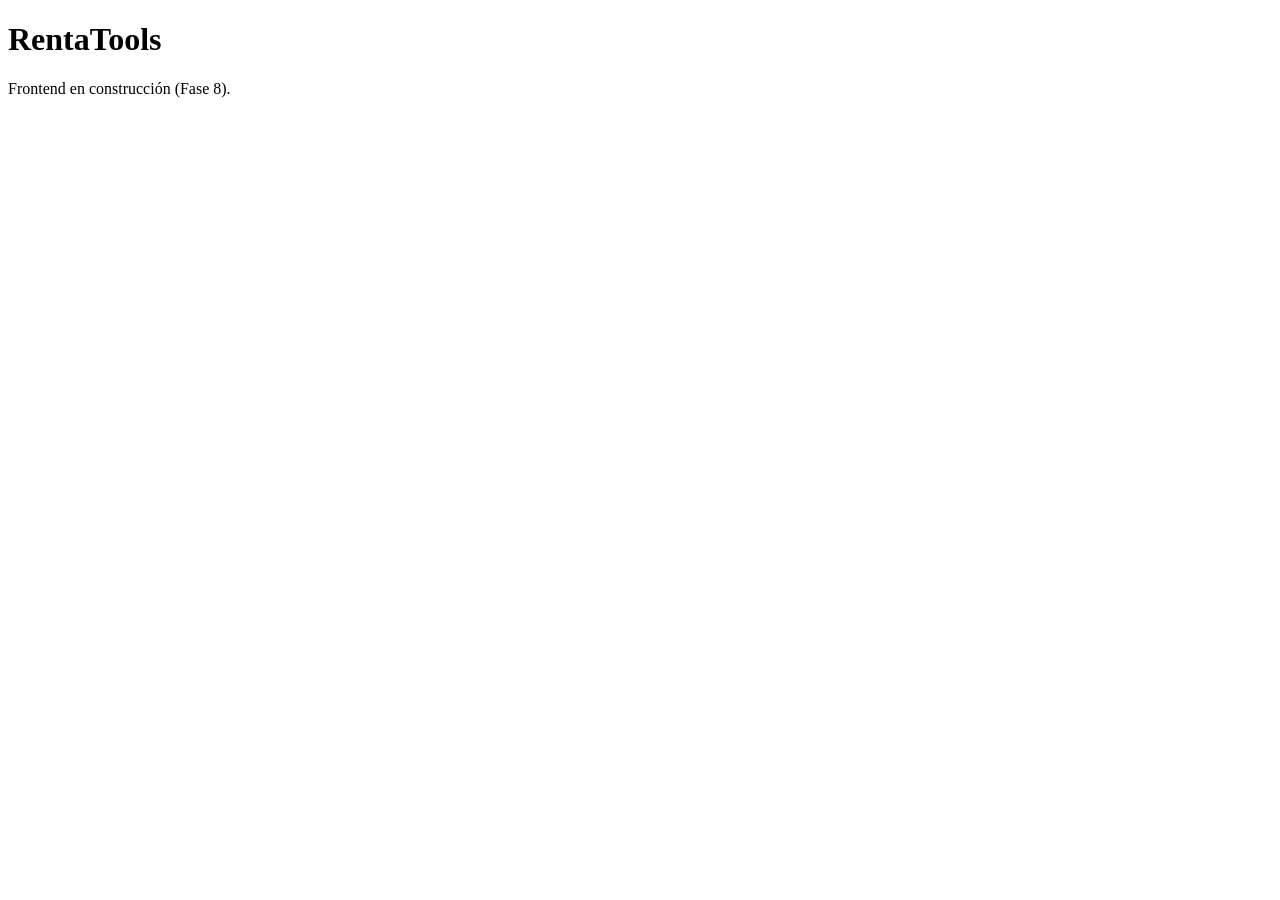
==== frontend/src/index.html @ 180c08f1 "feat: estructura multi-módulo maven, docker-compose y verificación archunit" ====
<!DOCTYPE html>
<html lang="es">
<head>
    <meta charset="UTF-8">
    <meta name="viewport" content="width=device-width, initial-scale=1">
    <meta name="description" content="Plataforma de Renta de Herramientas y Equipos de Construcción">
    <title>RentaTools — Renta de herramientas y equipos</title>
</head>
<body>
    <main>
        <h1>RentaTools</h1>
        <p>Frontend en construcción (Fase 8).</p>
    </main>
</body>
</html>
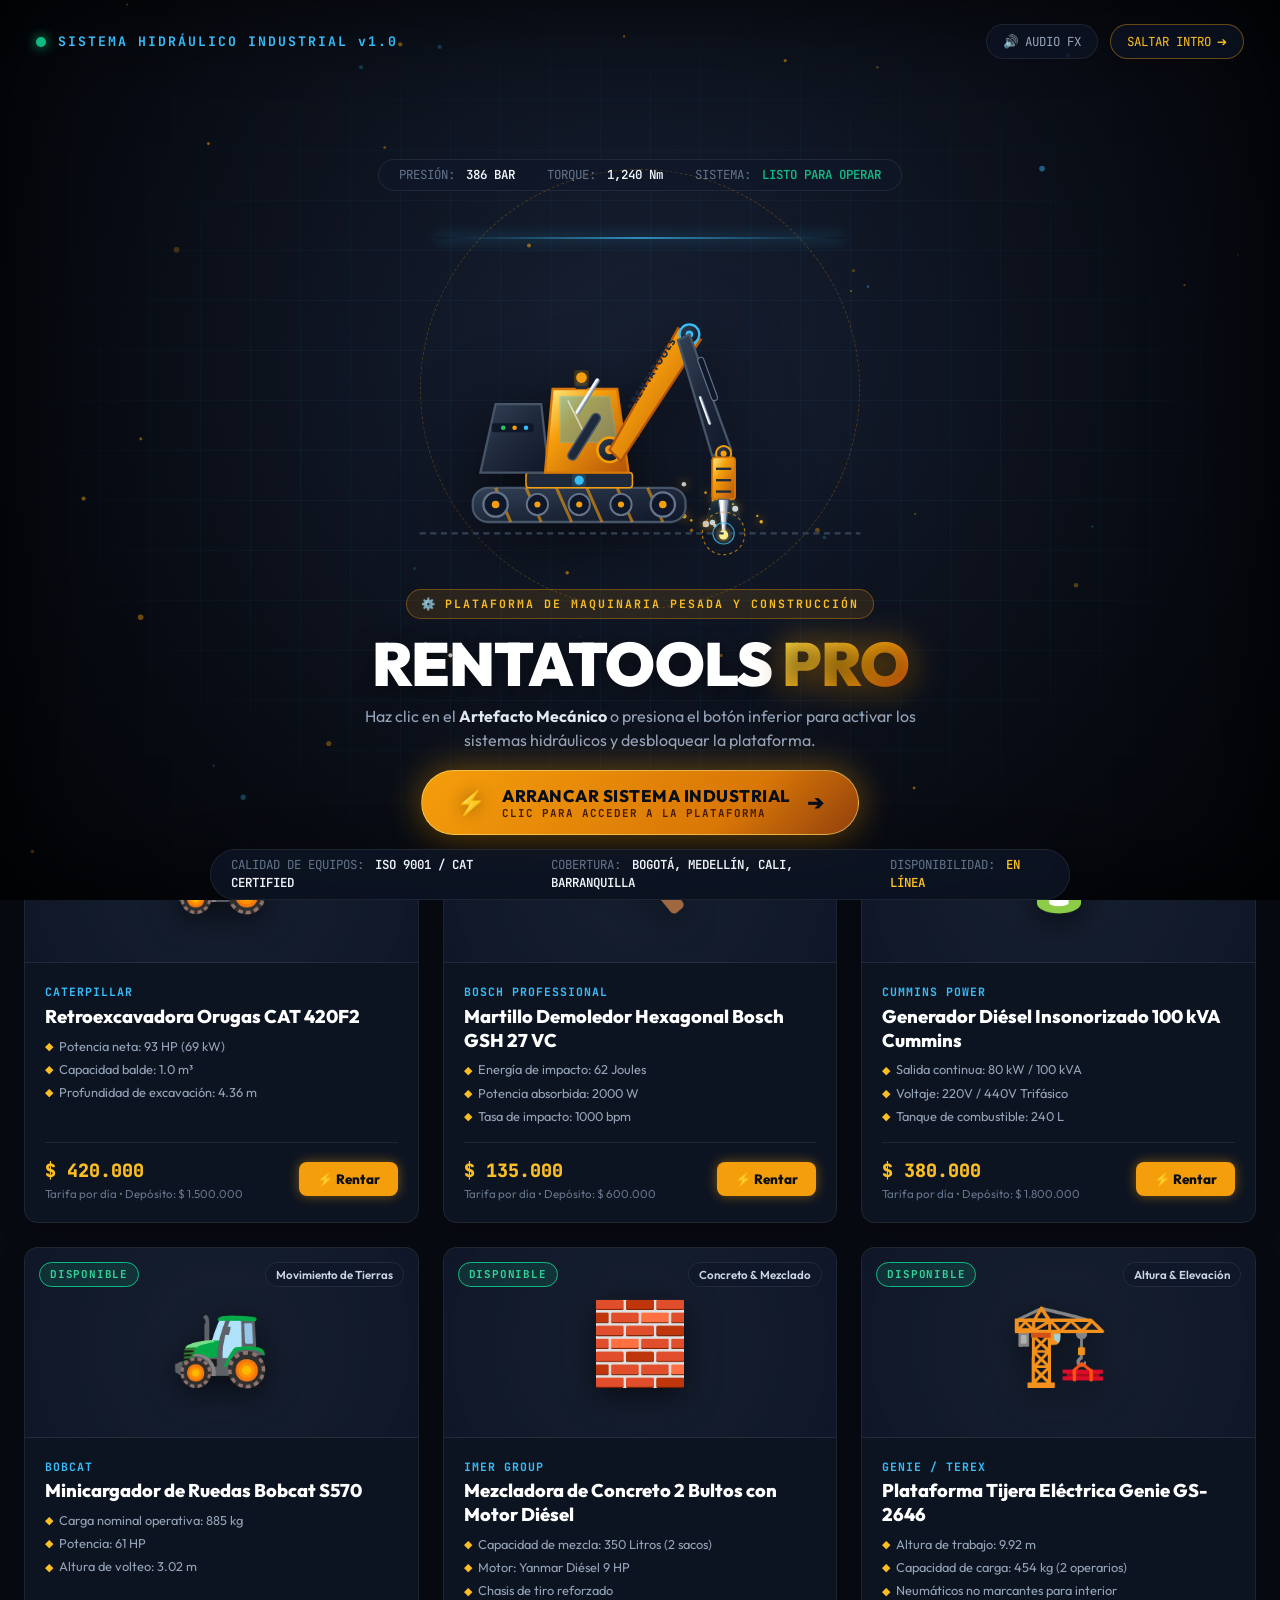
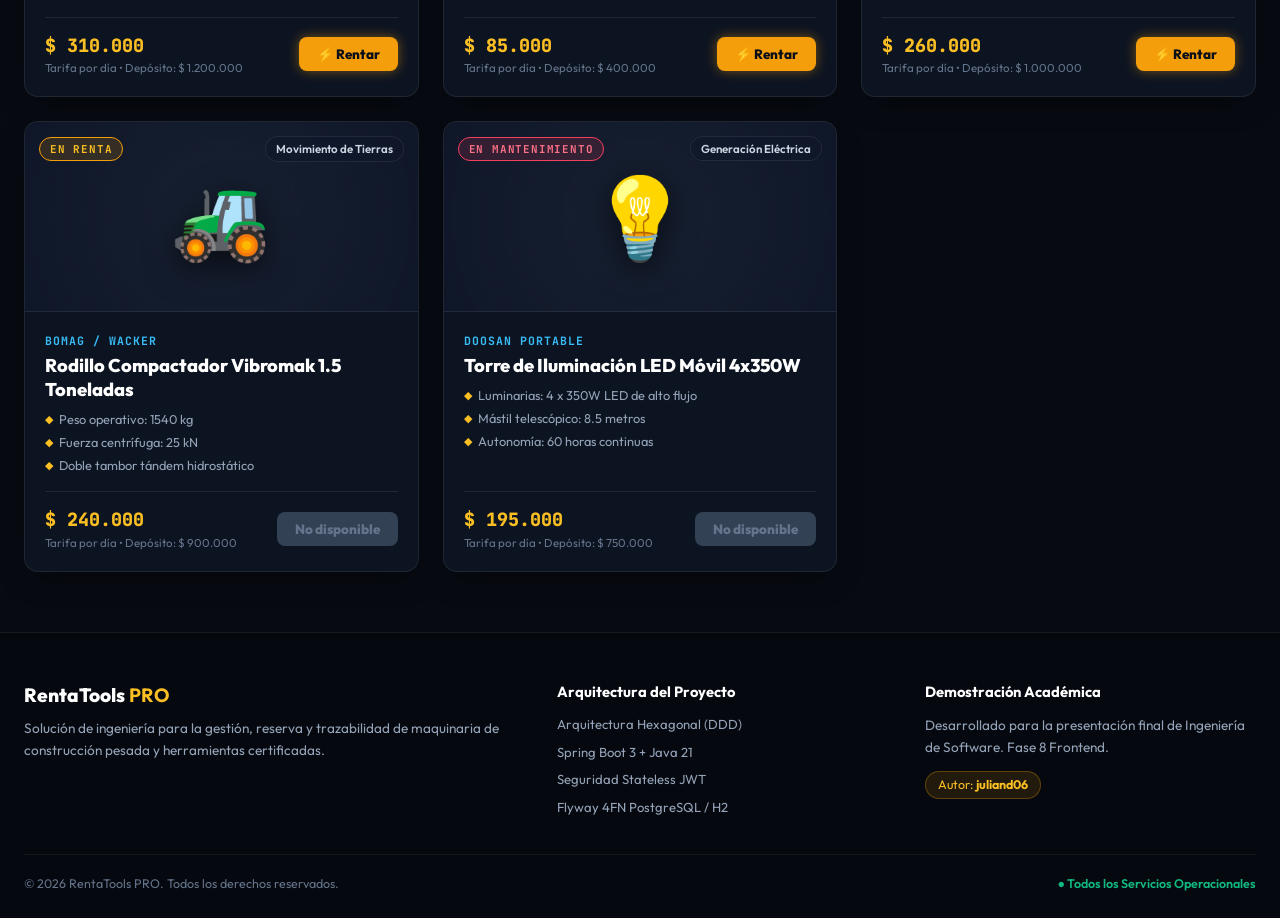
==== commit 2faf483e: "feat(frontend): implementa portal industrial interactivo con intro animado de maquinaria pesada, cat" ====
--- a/frontend/src/index.html
+++ b/frontend/src/index.html
@@ -2,14 +2,846 @@
 <html lang="es">
 <head>
     <meta charset="UTF-8">
-    <meta name="viewport" content="width=device-width, initial-scale=1">
-    <meta name="description" content="Plataforma de Renta de Herramientas y Equipos de Construcción">
-    <title>RentaTools — Renta de herramientas y equipos</title>
+    <meta name="viewport" content="width=device-width, initial-scale=1.0">
+    <meta name="description" content="RentaTools PRO — Plataforma de Renta de Maquinaria y Equipos de Construcción. Catálogo en tiempo real, gestión de alquileres, panel de contratistas y métricas de operación.">
+    <meta name="theme-color" content="#0b0f17">
+    <title>RentaTools PRO | Plataforma Industrial de Renta de Maquinaria</title>
+    <!-- Google Fonts: Outfit & JetBrains Mono -->
+    <link rel="preconnect" href="https://fonts.googleapis.com">
+    <link rel="preconnect" href="https://fonts.gstatic.com" crossorigin>
+    <link href="https://fonts.googleapis.com/css2?family=JetBrains+Mono:wght@400;600;700&family=Outfit:wght@300;400;500;600;700;800;900&display=swap" rel="stylesheet">
+    <link rel="stylesheet" href="styles.css">
 </head>
 <body>
-    <main>
-        <h1>RentaTools</h1>
-        <p>Frontend en construcción (Fase 8).</p>
-    </main>
+
+    <!-- ================================================================= -->
+    <!-- INTRO SPLASH SCREEN: ARTEFACTO MECÁNICO INTERACTIVO               -->
+    <!-- ================================================================= -->
+    <div id="intro-screen" class="intro-screen" role="dialog" aria-modal="true" aria-label="Pantalla de inicio interactiva">
+        <!-- Canvas para partículas ambientales, destellos y chispas -->
+        <canvas id="intro-canvas" class="intro-canvas"></canvas>
+
+        <!-- Rejilla holográfica de fondo -->
+        <div class="hologram-grid"></div>
+        <div class="vignette-overlay"></div>
+
+        <!-- Barra superior del splash con controles -->
+        <header class="intro-topbar">
+            <div class="intro-brand">
+                <span class="pulse-indicator"></span>
+                <span class="brand-tag">SISTEMA HIDRÁULICO INDUSTRIAL v1.0</span>
+            </div>
+            <div class="intro-controls">
+                <button id="btn-sound-toggle" class="intro-ctrl-btn" title="Alternar Sonido Sintetizado" aria-label="Alternar sonido">
+                    <span id="sound-icon">🔊</span> <span class="ctrl-label">AUDIO FX</span>
+                </button>
+                <button id="btn-skip-intro" class="intro-ctrl-btn skip-btn" title="Saltar animación y entrar directamente">
+                    <span>SALTAR INTRO</span> ➔
+                </button>
+            </div>
+        </header>
+
+        <!-- Contenedor central del artefacto interactivo -->
+        <div class="intro-centerpiece">
+            <!-- HUD de Telemetría Superior -->
+            <div class="artifact-hud top-hud">
+                <div class="hud-item"><span class="hud-label">PRESIÓN:</span> <span class="hud-val" id="hud-pressure">385 BAR</span></div>
+                <div class="hud-item"><span class="hud-label">TORQUE:</span> <span class="hud-val">1,240 Nm</span></div>
+                <div class="hud-item"><span class="hud-label">SISTEMA:</span> <span class="hud-val status-ok">LISTO PARA OPERAR</span></div>
+            </div>
+
+            <!-- ARTEFACTO: EXCAVADORA HIDRÁULICA Y MARTILLO PESADO MECÁNICO -->
+            <div class="machine-artifact-wrapper" id="artifact-target" tabindex="0" role="button" aria-label="Hacer clic para activar maquinaria y entrar a la plataforma">
+                <!-- Anillo de energía / radar de fondo -->
+                <div class="energy-ring"></div>
+                <div class="laser-scanner"></div>
+
+                <!-- SVG Artefacto de Maquinaria Pesada con Cinemática Reactiva -->
+                <svg id="machinery-svg" class="machinery-svg" viewBox="0 0 700 500" fill="none" xmlns="http://www.w3.org/2000/svg">
+                    <defs>
+                        <!-- Gradientes Industriales -->
+                        <linearGradient id="metalGrad" x1="0%" y1="0%" x2="100%" y2="100%">
+                            <stop offset="0%" stop-color="#334155" />
+                            <stop offset="50%" stop-color="#1e293b" />
+                            <stop offset="100%" stop-color="#0f172a" />
+                        </linearGradient>
+                        <linearGradient id="safetyGold" x1="0%" y1="0%" x2="100%" y2="100%">
+                            <stop offset="0%" stop-color="#fef08a" />
+                            <stop offset="35%" stop-color="#f59e0b" />
+                            <stop offset="100%" stop-color="#b45309" />
+                        </linearGradient>
+                        <linearGradient id="chromeGrad" x1="0%" y1="0%" x2="100%" y2="0%">
+                            <stop offset="0%" stop-color="#e2e8f0" />
+                            <stop offset="40%" stop-color="#ffffff" />
+                            <stop offset="70%" stop-color="#94a3b8" />
+                            <stop offset="100%" stop-color="#64748b" />
+                        </linearGradient>
+                        <linearGradient id="laserBeam" x1="0%" y1="0%" x2="0%" y2="100%">
+                            <stop offset="0%" stop-color="#38bdf8" stop-opacity="0.8"/>
+                            <stop offset="100%" stop-color="#38bdf8" stop-opacity="0"/>
+                        </linearGradient>
+                        <!-- Filtros de Brillo / Neon Glow -->
+                        <filter id="goldGlow" x="-20%" y="-20%" width="140%" height="140%">
+                            <feGaussianBlur stdDeviation="8" result="blur" />
+                            <feMerge>
+                                <feMergeNode in="blur" />
+                                <feMergeNode in="SourceGraphic" />
+                            </feMerge>
+                        </filter>
+                        <filter id="sparkGlow" x="-50%" y="-50%" width="200%" height="200%">
+                            <feGaussianBlur stdDeviation="4" result="blur" />
+                            <feMerge>
+                                <feMergeNode in="blur" />
+                                <feMergeNode in="SourceGraphic" />
+                            </feMerge>
+                        </filter>
+                    </defs>
+
+                    <!-- Haz Láser de Guía hacia el Suelo -->
+                    <polygon points="460,350 490,440 430,440" fill="url(#laserBeam)" opacity="0.35" class="laser-beam-anim" />
+
+                    <!-- Base Orugas / Tren de Rodaje Pesado -->
+                    <g id="tracks-group" class="tracks-group">
+                        <!-- Chasis inferior -->
+                        <rect x="130" y="380" width="280" height="45" rx="20" fill="url(#metalGrad)" stroke="#475569" stroke-width="3"/>
+                        <!-- Rayas de advertencia industrial en la oruga -->
+                        <g opacity="0.6">
+                            <line x1="160" y1="380" x2="180" y2="425" stroke="#f59e0b" stroke-width="4"/>
+                            <line x1="200" y1="380" x2="220" y2="425" stroke="#f59e0b" stroke-width="4"/>
+                            <line x1="240" y1="380" x2="260" y2="425" stroke="#f59e0b" stroke-width="4"/>
+                            <line x1="280" y1="380" x2="300" y2="425" stroke="#f59e0b" stroke-width="4"/>
+                            <line x1="320" y1="380" x2="340" y2="425" stroke="#f59e0b" stroke-width="4"/>
+                            <line x1="360" y1="380" x2="380" y2="425" stroke="#f59e0b" stroke-width="4"/>
+                        </g>
+                        <!-- Ruedas y Rodillos Internos Giratorios -->
+                        <circle cx="160" cy="402" r="16" fill="#0f172a" stroke="#64748b" stroke-width="3" class="cog-wheel"/>
+                        <circle cx="215" cy="402" r="14" fill="#0f172a" stroke="#64748b" stroke-width="2.5" class="cog-wheel reverse"/>
+                        <circle cx="270" cy="402" r="14" fill="#0f172a" stroke="#64748b" stroke-width="2.5" class="cog-wheel"/>
+                        <circle cx="325" cy="402" r="14" fill="#0f172a" stroke="#64748b" stroke-width="2.5" class="cog-wheel reverse"/>
+                        <circle cx="380" cy="402" r="16" fill="#0f172a" stroke="#64748b" stroke-width="3" class="cog-wheel"/>
+                        <!-- Ejes centrales dorados -->
+                        <circle cx="160" cy="402" r="5" fill="#f59e0b"/>
+                        <circle cx="215" cy="402" r="4" fill="#f59e0b"/>
+                        <circle cx="270" cy="402" r="4" fill="#f59e0b"/>
+                        <circle cx="325" cy="402" r="4" fill="#f59e0b"/>
+                        <circle cx="380" cy="402" r="5" fill="#f59e0b"/>
+                    </g>
+
+                    <!-- Plataforma Giratoria / Corona de Giro -->
+                    <rect x="200" y="360" width="140" height="20" rx="4" fill="#1e293b" stroke="#f59e0b" stroke-width="2"/>
+                    <circle cx="270" cy="370" r="6" fill="#38bdf8" filter="url(#goldGlow)"/>
+
+                    <!-- Cabina del Operador y Carrocería Pesada -->
+                    <g id="cabin-group" class="cabin-group">
+                        <!-- Contrapeso Trasero Motor -->
+                        <path d="M 140 360 L 160 270 L 220 270 L 230 360 Z" fill="url(#metalGrad)" stroke="#475569" stroke-width="3"/>
+                        <rect x="155" y="295" width="55" height="12" rx="3" fill="#0f172a"/>
+                        <!-- Luces de estado de motor -->
+                        <circle cx="170" cy="301" r="3" fill="#22c55e" class="blink-led"/>
+                        <circle cx="185" cy="301" r="3" fill="#f59e0b" class="blink-led delay-1"/>
+                        <circle cx="200" cy="301" r="3" fill="#38bdf8" class="blink-led delay-2"/>
+
+                        <!-- Cuerpo de la Cabina -->
+                        <path d="M 225 360 L 235 250 L 320 250 L 335 360 Z" fill="url(#safetyGold)" stroke="#d97706" stroke-width="3"/>
+                        
+                        <!-- Ventana Panorámica de Cristal Blindado -->
+                        <path d="M 245 260 L 310 260 L 320 320 L 245 320 Z" fill="#0ea5e9" opacity="0.35" stroke="#38bdf8" stroke-width="2"/>
+                        <line x1="255" y1="265" x2="280" y2="315" stroke="#ffffff" stroke-width="2" opacity="0.6"/>
+
+                        <!-- Baliza Giratoria de Seguridad Superior -->
+                        <rect x="265" y="240" width="16" height="10" rx="2" fill="#1e293b"/>
+                        <circle cx="273" cy="235" r="7" fill="#f59e0b" filter="url(#goldGlow)" class="beacon-pulse"/>
+
+                        <!-- Foco de Trabajo Delantero -->
+                        <polygon points="330,300 345,295 345,315 330,310" fill="#e2e8f0" stroke="#475569" stroke-width="1.5"/>
+                        <circle cx="342" cy="305" r="5" fill="#fef08a" filter="url(#goldGlow)"/>
+                    </g>
+
+                    <!-- BRAZO HIDRÁULICO ARTICULADO (Controlado por Cinemática Reactiva) -->
+                    <!-- Brazo Primario (Boom) -->
+                    <g id="arm-boom" class="arm-boom" transform-origin="310 330">
+                        <!-- Pivote Principal Reforzado -->
+                        <circle cx="310" cy="330" r="16" fill="url(#metalGrad)" stroke="#f59e0b" stroke-width="3.5"/>
+                        <circle cx="310" cy="330" r="6" fill="#f59e0b"/>
+
+                        <!-- Viga del Brazo Primario de Alta Resistencia -->
+                        <path d="M 310 330 L 400 170 L 430 185 L 325 345 Z" fill="url(#safetyGold)" stroke="#b45309" stroke-width="3"/>
+                        <text x="345" y="270" transform="rotate(-58 345 270)" fill="#1e293b" font-family="'Outfit', sans-serif" font-weight="900" font-size="12" letter-spacing="2">RENTATOOLS</text>
+
+                        <!-- Cilindro Hidráulico Principal (Pistón) -->
+                        <g id="hydraulic-piston-1">
+                            <rect x="290" y="280" width="12" height="70" rx="6" fill="#1e293b" stroke="#475569" stroke-width="2" transform="rotate(32 290 280)"/>
+                            <rect x="293" y="235" width="6" height="55" rx="3" fill="url(#chromeGrad)" transform="rotate(32 293 235)" class="piston-rod-1"/>
+                        </g>
+
+                        <!-- Brazo Secundario (Stick / Dipper) -->
+                        <g id="arm-stick" class="arm-stick" transform-origin="415 178">
+                            <!-- Articulación Media (Codo) -->
+                            <circle cx="415" cy="178" r="13" fill="url(#metalGrad)" stroke="#38bdf8" stroke-width="3"/>
+                            <circle cx="415" cy="178" r="5" fill="#38bdf8"/>
+
+                            <!-- Viga del Brazo Secundario -->
+                            <path d="M 415 178 L 470 330 L 445 338 L 400 186 Z" fill="url(#metalGrad)" stroke="#475569" stroke-width="3"/>
+
+                            <!-- Cilindro Hidráulico Secundario -->
+                            <rect x="425" y="210" width="8" height="60" rx="4" fill="#0f172a" stroke="#64748b" stroke-width="1.5" transform="rotate(-20 425 210)"/>
+                            <rect x="427" y="260" width="4" height="40" rx="2" fill="url(#chromeGrad)" transform="rotate(-20 427 260)"/>
+
+                            <!-- ARTEFACTO TERMINAL: MARTILLO NEUMÁTICO / BALDE ROTATIVO DE ALTO IMPACTO -->
+                            <g id="tool-head" class="tool-head" transform-origin="460 335">
+                                <!-- Articulación Muñeca -->
+                                <circle cx="460" cy="335" r="10" fill="url(#metalGrad)" stroke="#f59e0b" stroke-width="2.5"/>
+                                <circle cx="460" cy="335" r="4" fill="#f59e0b"/>
+
+                                <!-- Carcasa del Percutor / Martillo Hidráulico -->
+                                <rect x="445" y="340" width="30" height="55" rx="4" fill="url(#safetyGold)" stroke="#d97706" stroke-width="2.5"/>
+                                <line x1="450" y1="355" x2="470" y2="355" stroke="#1e293b" stroke-width="3"/>
+                                <line x1="450" y1="370" x2="470" y2="370" stroke="#1e293b" stroke-width="3"/>
+                                <line x1="450" y1="385" x2="470" y2="385" stroke="#1e293b" stroke-width="3"/>
+
+                                <!-- Punta Cincel de Acero Forjado al Wolframio -->
+                                <polygon points="453,395 467,395 462,440 458,440" fill="url(#chromeGrad)" stroke="#475569" stroke-width="1.5" class="chisel-impact"/>
+
+                                <!-- Núcleo de Energía / Chispa de Contacto -->
+                                <circle id="impact-spark-point" cx="460" cy="442" r="6" fill="#fef08a" filter="url(#sparkGlow)" class="spark-core-anim"/>
+                            </g>
+                        </g>
+                    </g>
+
+                    <!-- Suelo / Terreno con Marcadores de Obra -->
+                    <line x1="60" y1="440" x2="640" y2="440" stroke="#334155" stroke-width="3" stroke-dasharray="8 6"/>
+                    <circle cx="460" cy="440" r="28" stroke="#f59e0b" stroke-width="1.5" stroke-dasharray="4 4" opacity="0.7" class="target-reticle"/>
+                    <circle cx="460" cy="440" r="14" stroke="#38bdf8" stroke-width="1.5" opacity="0.8"/>
+                </svg>
+
+                <!-- Glow interactivo que sigue al mouse -->
+                <div class="artifact-interactive-glow" id="mouse-glow"></div>
+            </div>
+
+            <!-- TÍTULO DINÁMICO & LLAMADO A LA ACCIÓN INTERACTIVO -->
+            <div class="intro-action-zone">
+                <div class="badge-industrial">
+                    <span class="gear-icon">⚙️</span> PLATAFORMA DE MAQUINARIA PESADA Y CONSTRUCCIÓN
+                </div>
+                <h1 class="intro-headline">
+                    RENTATOOLS <span class="accent-text">PRO</span>
+                </h1>
+                <p class="intro-subtext">
+                    Haz clic en el <strong>Artefacto Mecánico</strong> o presiona el botón inferior para activar los sistemas hidráulicos y desbloquear la plataforma.
+                </p>
+
+                <!-- BOTÓN PRINCIPAL DE IGNICIÓN / DESBLOQUEO -->
+                <button id="btn-enter-platform" class="btn-ignition-enter" aria-label="Iniciar Maquinaria e Ingresar al Sistema">
+                    <span class="btn-ambient-glow"></span>
+                    <span class="btn-ignition-icon">⚡</span>
+                    <span class="btn-text-group">
+                        <span class="btn-main-label">ARRANCAR SISTEMA INDUSTRIAL</span>
+                        <span class="btn-sub-label">CLIC PARA ACCEDER A LA PLATAFORMA</span>
+                    </span>
+                    <span class="btn-arrow">➔</span>
+                </button>
+            </div>
+
+            <!-- HUD de Telemetría Inferior -->
+            <div class="artifact-hud bottom-hud">
+                <div class="hud-item"><span class="hud-label">CALIDAD DE EQUIPOS:</span> <span class="hud-val">ISO 9001 / CAT CERTIFIED</span></div>
+                <div class="hud-item"><span class="hud-label">COBERTURA:</span> <span class="hud-val">BOGOTÁ, MEDELLÍN, CALI, BARRANQUILLA</span></div>
+                <div class="hud-item"><span class="hud-label">DISPONIBILIDAD:</span> <span class="hud-val text-gold">EN LÍNEA</span></div>
+            </div>
+        </div>
+
+        <!-- Compuertas mecánicas de transición (Blast Doors) -->
+        <div class="blast-door door-left" id="door-left"></div>
+        <div class="blast-door door-right" id="door-right"></div>
+    </div>
+
+
+    <!-- ================================================================= -->
+    <!-- MAIN APPLICATION PORTAL: PLATAFORMA COMPLETA                      -->
+    <!-- ================================================================= -->
+    <div id="main-app" class="main-app-container">
+
+        <!-- NAVBAR PRINCIPAL -->
+        <header class="app-header">
+            <div class="header-inner">
+                <!-- Logotipo e Identidad -->
+                <div class="brand-container" id="logo-refresh" style="cursor: pointer;" title="Ir al Catálogo">
+                    <div class="brand-logo-icon">
+                        <svg viewBox="0 0 24 24" width="28" height="28" fill="none" stroke="currentColor" stroke-width="2">
+                            <path d="M2 20h20M5 20V8l7-5 7 5v12M9 14h6M9 10h6" stroke="#f59e0b"/>
+                        </svg>
+                    </div>
+                    <div class="brand-text-block">
+                        <span class="brand-title">RentaTools <span class="brand-accent">PRO</span></span>
+                        <span class="brand-tagline">Equipos & Maquinaria de Obra</span>
+                    </div>
+                </div>
+
+                <!-- Enlaces de Navegación -->
+                <nav class="app-nav" aria-label="Navegación Principal">
+                    <button class="nav-tab active" data-target="section-catalog">
+                        <span class="nav-icon">🚜</span> Catálogo de Equipos
+                    </button>
+                    <button class="nav-tab" data-target="section-client-rentals" id="tab-my-rentals">
+                        <span class="nav-icon">📋</span> Mis Alquileres <span class="badge-count" id="active-rentals-count">1</span>
+                    </button>
+                    <button class="nav-tab" data-target="section-provider" id="tab-provider">
+                        <span class="nav-icon">🛠️</span> Panel Proveedor
+                    </button>
+                    <button class="nav-tab" data-target="section-analytics" id="tab-analytics">
+                        <span class="nav-icon">📊</span> Métricas & BI
+                    </button>
+                </nav>
+
+                <!-- Barra Rápida de Perfiles de Prueba (Demo Roles) -->
+                <div class="role-selector-bar" title="Cambiar rol activo para demostración">
+                    <span class="role-selector-label">VISTA ROL:</span>
+                    <button class="role-chip active" data-role="CLIENT" id="role-client-btn">👷 Cliente</button>
+                    <button class="role-chip" data-role="PROVIDER" id="role-provider-btn">🚜 Proveedor</button>
+                    <button class="role-chip" data-role="ADMIN" id="role-admin-btn">🛡️ Admin</button>
+                </div>
+
+                <!-- Acciones de Usuario & Autenticación -->
+                <div class="header-user-actions">
+                    <button id="btn-replay-intro" class="btn-icon-replay" title="Volver a ver la animación de inicio" aria-label="Repetir animación de inicio">
+                        <span>🎬</span> <span class="btn-replay-text">Ver Intro</span>
+                    </button>
+
+                    <div id="auth-guest-box" class="auth-guest-box">
+                        <button id="btn-open-login" class="btn-auth-login">Iniciar Sesión</button>
+                        <button id="btn-open-register" class="btn-auth-register">Registrarse</button>
+                    </div>
+
+                    <div id="auth-user-box" class="auth-user-box hidden">
+                        <div class="user-avatar-badge" id="user-avatar">JD</div>
+                        <div class="user-meta">
+                            <span class="user-name" id="user-display-name">Julian Dev</span>
+                            <span class="user-role-pill" id="user-role-badge">CLIENTE</span>
+                        </div>
+                        <button id="btn-logout" class="btn-icon-logout" title="Cerrar sesión" aria-label="Cerrar sesión">✕</button>
+                    </div>
+                </div>
+            </div>
+        </header>
+
+
+        <!-- CONTENIDO PRINCIPAL -->
+        <main class="app-main-content">
+
+            <!-- ============================================================= -->
+            <!-- SECCIÓN 1: HERO & CATÁLOGO DE MAQUINARIA                      -->
+            <!-- ============================================================= -->
+            <section id="section-catalog" class="content-section active">
+                
+                <!-- Hero Promocional Tecnológico -->
+                <div class="hero-banner">
+                    <div class="hero-ambient-shape shape-1"></div>
+                    <div class="hero-ambient-shape shape-2"></div>
+                    <div class="hero-content">
+                        <div class="hero-badge">
+                            <span class="pulse-dot"></span> EQUIPOS INDUSTRIALES DISPONIBLES EN TIEMPO REAL
+                        </div>
+                        <h2 class="hero-title">
+                            Renta de Maquinaria Pesada & Herramientas de Alto Rendimiento
+                        </h2>
+                        <p class="hero-desc">
+                            Accede a retroexcavadoras, martillos demoledores, plantas eléctricas y torres de iluminación con contratos digitales y entrega garantizada en obra en menos de 24 horas.
+                        </p>
+
+                        <!-- Filtros Rápidos y Buscador en el Hero -->
+                        <div class="hero-search-card">
+                            <div class="search-input-wrapper">
+                                <span class="search-icon">🔍</span>
+                                <input type="text" id="catalog-search" placeholder="Buscar por nombre, marca o modelo (ej. Caterpillar, Bosch, Bomag)..." aria-label="Buscar maquinaria">
+                            </div>
+                            <div class="search-filter-group">
+                                <select id="filter-availability" class="custom-select" aria-label="Filtrar por disponibilidad">
+                                    <option value="ALL">Todas las disponibilidades</option>
+                                    <option value="AVAILABLE" selected>Solo Disponibles Ahora</option>
+                                    <option value="RENTED">En Renta</option>
+                                    <option value="MAINTENANCE">En Mantenimiento</option>
+                                </select>
+                                <select id="sort-price" class="custom-select" aria-label="Ordenar por precio">
+                                    <option value="DEFAULT">Ordenar: Destacados</option>
+                                    <option value="PRICE_ASC">Precio: Menor a Mayor</option>
+                                    <option value="PRICE_DESC">Precio: Mayor a Menor</option>
+                                </select>
+                            </div>
+                        </div>
+
+                        <!-- Métricas Clave de Confianza -->
+                        <div class="hero-stats-row">
+                            <div class="stat-pill">
+                                <span class="stat-val">+480</span>
+                                <span class="stat-lbl">Maquinarias en Flota</span>
+                            </div>
+                            <div class="stat-pill">
+                                <span class="stat-val">99.4%</span>
+                                <span class="stat-lbl">Disponibilidad Operativa</span>
+                            </div>
+                            <div class="stat-pill">
+                                <span class="stat-val">100%</span>
+                                <span class="stat-lbl">Póliza Todo Riesgo</span>
+                            </div>
+                            <div class="stat-pill">
+                                <span class="stat-val">&lt; 24h</span>
+                                <span class="stat-lbl">Despacho a Obra</span>
+                            </div>
+                        </div>
+                    </div>
+                </div>
+
+                <!-- Categorías Píldora -->
+                <div class="categories-nav-wrapper">
+                    <div class="categories-nav" id="categories-filter-bar">
+                        <button class="cat-pill active" data-category="ALL">
+                            <span class="cat-icon">⚡</span> Todas las Categorías
+                        </button>
+                        <button class="cat-pill" data-category="DEMOLITION">
+                            <span class="cat-icon">🔨</span> Demolición & Perforación
+                        </button>
+                        <button class="cat-pill" data-category="EARTHWORK">
+                            <span class="cat-icon">🚜</span> Movimiento de Tierras
+                        </button>
+                        <button class="cat-pill" data-category="CONCRETE">
+                            <span class="cat-icon">🧱</span> Concreto & Mezclado
+                        </button>
+                        <button class="cat-pill" data-category="LIFTING">
+                            <span class="cat-icon">🏗️</span> Altura & Elevación
+                        </button>
+                        <button class="cat-pill" data-category="POWER">
+                            <span class="cat-icon">🔋</span> Generación Eléctrica
+                        </button>
+                    </div>
+                </div>
+
+                <!-- Encabezado de Resultados del Catálogo -->
+                <div class="catalog-header-bar">
+                    <div class="catalog-count-info">
+                        Mostrando <strong id="catalog-count-num">8</strong> equipos listos para contratación inmediata
+                    </div>
+                    <div class="currency-tag">
+                        <span>Moneda: <strong>COP ($ Pesos Colombianos)</strong></span>
+                    </div>
+                </div>
+
+                <!-- Cuadrícula Dinámica de Tarjetas de Maquinaria -->
+                <div class="tools-grid" id="tools-grid-container">
+                    <!-- Se inyecta dinámicamente con JavaScript -->
+                </div>
+            </section>
+
+
+            <!-- ============================================================= -->
+            <!-- SECCIÓN 2: MIS ALQUILERES & SEGUIMIENTO (CLIENTE)            -->
+            <!-- ============================================================= -->
+            <section id="section-client-rentals" class="content-section">
+                <div class="section-header">
+                    <div>
+                        <h2 class="section-title">📦 Centro de Control de Alquileres</h2>
+                        <p class="section-desc">Monitorea el ciclo de vida de tus solicitudes, realiza pagos de depósito y visualiza actas de entrega.</p>
+                    </div>
+                    <button class="btn-primary" id="btn-new-rental-nav">
+                        <span>+</span> Alquilar Otro Equipo
+                    </button>
+                </div>
+
+                <!-- Lista de Reservas Activas -->
+                <div class="rentals-list" id="client-rentals-container">
+                    <!-- Renderizado dinámicamente vía app.js -->
+                </div>
+            </section>
+
+
+            <!-- ============================================================= -->
+            <!-- SECCIÓN 3: PANEL DE PROVEEDOR (PUBLICACIÓN DE EQUIPOS)        -->
+            <!-- ============================================================= -->
+            <section id="section-provider" class="content-section">
+                <div class="section-header">
+                    <div>
+                        <h2 class="section-title">🚜 Portal del Proveedor de Maquinaria</h2>
+                        <p class="section-desc">Publica equipos en renta, gestiona el inventario de tu parque automotor y maximiza tu rentabilidad.</p>
+                    </div>
+                    <div class="provider-earnings-badge">
+                        <span class="earnings-label">Ganancias este mes:</span>
+                        <span class="earnings-val" id="provider-month-earnings">$ 14.850.000 COP</span>
+                    </div>
+                </div>
+
+                <div class="provider-layout">
+                    <!-- Formulario de Publicación de Nueva Maquinaria -->
+                    <div class="glass-card provider-form-card">
+                        <h3 class="card-heading">
+                            <span class="card-icon">➕</span> Publicar Nueva Maquinaria o Herramienta
+                        </h3>
+                        <form id="form-create-tool" class="form-standard">
+                            <div class="form-row">
+                                <div class="form-field">
+                                    <label for="new-tool-name">Nombre Comercial del Equipo *</label>
+                                    <input type="text" id="new-tool-name" required placeholder="Ej. Miniexcavadora Orugas CAT 305.5E2">
+                                </div>
+                                <div class="form-field">
+                                    <label for="new-tool-category">Categoría Industrial *</label>
+                                    <select id="new-tool-category" required class="custom-select">
+                                        <option value="DEMOLITION">Demolición & Perforación</option>
+                                        <option value="EARTHWORK" selected>Movimiento de Tierras</option>
+                                        <option value="CONCRETE">Concreto & Mezclado</option>
+                                        <option value="LIFTING">Altura & Elevación</option>
+                                        <option value="POWER">Generación Eléctrica</option>
+                                    </select>
+                                </div>
+                            </div>
+
+                            <div class="form-row">
+                                <div class="form-field">
+                                    <label for="new-tool-price">Tarifa de Alquiler por Día (COP) *</label>
+                                    <input type="number" id="new-tool-price" required min="10000" step="5000" placeholder="Ej. 350000">
+                                </div>
+                                <div class="form-field">
+                                    <label for="new-tool-deposit">Depósito de Garantía (COP) *</label>
+                                    <input type="number" id="new-tool-deposit" required min="50000" step="10000" placeholder="Ej. 1200000">
+                                </div>
+                            </div>
+
+                            <div class="form-row">
+                                <div class="form-field">
+                                    <label for="new-tool-serial">Número de Serie / Placa *</label>
+                                    <input type="text" id="new-tool-serial" required placeholder="Ej. CAT-2024-X981">
+                                </div>
+                                <div class="form-field">
+                                    <label for="new-tool-brand">Marca & Fabricante *</label>
+                                    <input type="text" id="new-tool-brand" required placeholder="Ej. Caterpillar / Bobcat / Bosch">
+                                </div>
+                            </div>
+
+                            <div class="form-field">
+                                <label for="new-tool-specs">Especificaciones Técnicas Clave</label>
+                                <textarea id="new-tool-specs" rows="3" placeholder="Ej. Potencia: 44.1 kW, Peso Operativo: 5.4 Ton, Capacidad de Cucharón: 0.22 m³, Combustible: Diesel"></textarea>
+                            </div>
+
+                            <button type="submit" class="btn-primary w-full">
+                                <span>🚀</span> Registrar Equipo en el Catálogo Oficial
+                            </button>
+                        </form>
+                    </div>
+
+                    <!-- Lista de Equipos del Proveedor -->
+                    <div class="glass-card provider-inventory-card">
+                        <h3 class="card-heading">
+                            <span class="card-icon">📋</span> Tus Equipos Registrados (<span id="provider-tools-count">4</span>)
+                        </h3>
+                        <div class="provider-tools-list" id="provider-tools-list">
+                            <!-- Inyectado vía JS -->
+                        </div>
+                    </div>
+                </div>
+            </section>
+
+
+            <!-- ============================================================= -->
+            <!-- SECCIÓN 4: ANALÍTICAS Y BUSINESS INTELLIGENCE (ADMIN)         -->
+            <!-- ============================================================= -->
+            <section id="section-analytics" class="content-section">
+                <div class="section-header">
+                    <div>
+                        <h2 class="section-title">📊 Tablero Ejecutivo de Analítica & Negocio</h2>
+                        <p class="section-desc">Métricas operativas del backend (`/api/reports/metrics`), rendimiento de facturación y ocupación.</p>
+                    </div>
+                    <button class="btn-secondary" id="btn-download-pdf-report">
+                        <span>📄</span> Descargar Informe Gerencial (PDF)
+                    </button>
+                </div>
+
+                <!-- Tarjetas KPI Principales -->
+                <div class="metrics-kpi-grid">
+                    <div class="kpi-card">
+                        <div class="kpi-icon-box gold">💰</div>
+                        <div class="kpi-data">
+                            <span class="kpi-label">Ingresos Totales Facturados</span>
+                            <span class="kpi-value" id="kpi-revenue">$ 48.720.000 COP</span>
+                            <span class="kpi-trend positive">▲ +18.4% vs mes anterior</span>
+                        </div>
+                    </div>
+                    <div class="kpi-card">
+                        <div class="kpi-icon-box blue">📦</div>
+                        <div class="kpi-data">
+                            <span class="kpi-label">Alquileres Activos en Obra</span>
+                            <span class="kpi-value" id="kpi-active-rentals">14</span>
+                            <span class="kpi-trend positive">▲ 92% tasa de cumplimiento</span>
+                        </div>
+                    </div>
+                    <div class="kpi-card">
+                        <div class="kpi-icon-box purple">🚜</div>
+                        <div class="kpi-data">
+                            <span class="kpi-label">Total Maquinaria en Sistema</span>
+                            <span class="kpi-value" id="kpi-total-tools">32 Equipos</span>
+                            <span class="kpi-trend neutral">● 26 Disponibles / 6 En Renta</span>
+                        </div>
+                    </div>
+                    <div class="kpi-card">
+                        <div class="kpi-icon-box green">⏱️</div>
+                        <div class="kpi-data">
+                            <span class="kpi-label">Tasa de Ocupación Flota</span>
+                            <span class="kpi-value" id="kpi-occupancy">81.2%</span>
+                            <span class="kpi-trend positive">▲ +5.1% semana actual</span>
+                        </div>
+                    </div>
+                </div>
+
+                <!-- Gráficos Interactivos de Negocio -->
+                <div class="charts-grid">
+                    <!-- Gráfico 1: Ingresos por Categoría -->
+                    <div class="glass-card chart-card">
+                        <div class="chart-header">
+                            <div>
+                                <h3 class="chart-title">Distribución de Ingresos por Categoría</h3>
+                                <p class="chart-sub">Millones de COP generados en los últimos 30 días</p>
+                            </div>
+                            <span class="chart-tag">Datos Live</span>
+                        </div>
+                        <div class="bar-chart-container" id="bar-chart-container">
+                            <!-- Barras generadas dinámicamente con CSS y SVG -->
+                        </div>
+                    </div>
+
+                    <!-- Gráfico 2: Estado del Parque de Maquinaria -->
+                    <div class="glass-card chart-card">
+                        <div class="chart-header">
+                            <div>
+                                <h3 class="chart-title">Estado de la Flota Industrial</h3>
+                                <p class="chart-sub">Proporción de disponibilidad y mantenimiento</p>
+                            </div>
+                            <span class="chart-tag">Tiempo Real</span>
+                        </div>
+                        <div class="donut-chart-container">
+                            <svg class="donut-svg" viewBox="0 0 200 200" id="donut-chart-svg">
+                                <circle cx="100" cy="100" r="75" class="donut-bg" />
+                                <circle cx="100" cy="100" r="75" class="donut-segment segment-available" id="donut-seg-available" />
+                                <circle cx="100" cy="100" r="75" class="donut-segment segment-rented" id="donut-seg-rented" />
+                                <circle cx="100" cy="100" r="75" class="donut-segment segment-maint" id="donut-seg-maint" />
+                            </svg>
+                            <div class="donut-legend">
+                                <div class="legend-row"><span class="dot dot-available"></span> Disponible: <strong id="pct-available">78%</strong></div>
+                                <div class="legend-row"><span class="dot dot-rented"></span> En Renta: <strong id="pct-rented">16%</strong></div>
+                                <div class="legend-row"><span class="dot dot-maint"></span> Mantenimiento: <strong id="pct-maint">6%</strong></div>
+                            </div>
+                        </div>
+                    </div>
+                </div>
+            </section>
+
+        </main>
+
+
+        <!-- FOOTER ELEGANTE -->
+        <footer class="app-footer">
+            <div class="footer-inner">
+                <div class="footer-col">
+                    <span class="footer-brand">RentaTools <strong>PRO</strong></span>
+                    <p class="footer-desc">Solución de ingeniería para la gestión, reserva y trazabilidad de maquinaria de construcción pesada y herramientas certificadas.</p>
+                </div>
+                <div class="footer-col">
+                    <span class="footer-title">Arquitectura del Proyecto</span>
+                    <ul class="footer-links">
+                        <li><span>Arquitectura Hexagonal (DDD)</span></li>
+                        <li><span>Spring Boot 3 + Java 21</span></li>
+                        <li><span>Seguridad Stateless JWT</span></li>
+                        <li><span>Flyway 4FN PostgreSQL / H2</span></li>
+                    </ul>
+                </div>
+                <div class="footer-col">
+                    <span class="footer-title">Demostración Académica</span>
+                    <p class="footer-desc">Desarrollado para la presentación final de Ingeniería de Software. Fase 8 Frontend.</p>
+                    <div class="footer-author-badge">
+                        <span>Autor: <strong>juliand06</strong></span>
+                    </div>
+                </div>
+            </div>
+            <div class="footer-bottom">
+                <span>© 2026 RentaTools PRO. Todos los derechos reservados.</span>
+                <span class="status-system-ok">● Todos los Servicios Operacionales</span>
+            </div>
+        </footer>
+    </div>
+
+
+    <!-- ================================================================= -->
+    <!-- MODAL 1: CHECKOUT & RESERVA DE MAQUINARIA                         -->
+    <!-- ================================================================= -->
+    <div id="modal-reservation" class="modal-backdrop hidden" role="dialog" aria-modal="true" aria-labelledby="modal-res-title">
+        <div class="modal-card">
+            <button class="modal-close-btn" id="modal-res-close" aria-label="Cerrar ventana">✕</button>
+            <div class="modal-header">
+                <span class="modal-badge">SOLICITUD DE ALQUILER</span>
+                <h3 id="modal-res-title" class="modal-title">Configurar Renta de Equipo</h3>
+            </div>
+            
+            <div class="modal-body">
+                <!-- Resumen del Equipo Seleccionado -->
+                <div class="tool-summary-card">
+                    <div class="tool-summary-icon" id="res-tool-icon">🚜</div>
+                    <div class="tool-summary-meta">
+                        <h4 id="res-tool-name" class="tool-summary-title">Retroexcavadora CAT 420F2</h4>
+                        <span id="res-tool-specs" class="tool-summary-specs">Potencia: 93 HP • Capacidad: 1.0 m³</span>
+                        <div class="tool-summary-pricing">
+                            <span class="price-pill" id="res-tool-rate">$ 420.000 / día</span>
+                            <span class="deposit-pill" id="res-tool-deposit">Depósito: $ 1.500.000</span>
+                        </div>
+                    </div>
+                </div>
+
+                <!-- Formulario de Fechas y Datos de Obra -->
+                <form id="form-create-reservation" class="form-standard">
+                    <div class="form-row">
+                        <div class="form-field">
+                            <label for="res-start-date">Fecha de Inicio de Obra *</label>
+                            <input type="date" id="res-start-date" required>
+                        </div>
+                        <div class="form-field">
+                            <label for="res-end-date">Fecha de Finalización *</label>
+                            <input type="date" id="res-end-date" required>
+                        </div>
+                    </div>
+
+                    <div class="form-field">
+                        <label for="res-project-address">Dirección de Entrega en Obra *</label>
+                        <input type="text" id="res-project-address" required placeholder="Ej. Calle 127 # 45-80, Obra Torre Norte, Bogotá">
+                    </div>
+
+                    <div class="form-field">
+                        <label for="res-notes">Instrucciones Especiales de Descargue (Opcional)</label>
+                        <input type="text" id="res-notes" placeholder="Ej. Requiere cama baja para descargue en sótano 1">
+                    </div>
+
+                    <!-- Liquidación Automática en Tiempo Real -->
+                    <div class="price-breakdown-card">
+                        <div class="breakdown-row">
+                            <span>Días de Renta Calculados:</span>
+                            <strong id="calc-days">1 día</strong>
+                        </div>
+                        <div class="breakdown-row">
+                            <span>Subtotal Alquiler:</span>
+                            <strong id="calc-subtotal">$ 420.000 COP</strong>
+                        </div>
+                        <div class="breakdown-row">
+                            <span>Depósito en Garantía (Reembolsable):</span>
+                            <strong id="calc-deposit">$ 1.500.000 COP</strong>
+                        </div>
+                        <div class="breakdown-row total-row">
+                            <span>Total a Liquidar:</span>
+                            <strong id="calc-total" class="text-gold">$ 1.920.000 COP</strong>
+                        </div>
+                    </div>
+
+                    <div class="modal-actions">
+                        <button type="button" class="btn-secondary" id="btn-cancel-reservation">Cancelar</button>
+                        <button type="submit" class="btn-primary" id="btn-confirm-reservation">
+                            <span>⚡</span> Generar Solicitud de Reserva
+                        </button>
+                    </div>
+                </form>
+            </div>
+        </div>
+    </div>
+
+
+    <!-- ================================================================= -->
+    <!-- MODAL 2: AUTENTICACIÓN (LOGIN & REGISTRO)                         -->
+    <!-- ================================================================= -->
+    <div id="modal-auth" class="modal-backdrop hidden" role="dialog" aria-modal="true" aria-labelledby="modal-auth-title">
+        <div class="modal-card auth-card">
+            <button class="modal-close-btn" id="modal-auth-close" aria-label="Cerrar modal">✕</button>
+            
+            <div class="auth-tabs">
+                <button class="auth-tab-btn active" id="tab-login-btn">Iniciar Sesión</button>
+                <button class="auth-tab-btn" id="tab-register-btn">Crear Cuenta</button>
+            </div>
+
+            <!-- Botones de Acceso Rápido para Demostración -->
+            <div class="demo-credentials-helper">
+                <span class="helper-label">Accesos rápidos para evaluación:</span>
+                <div class="helper-buttons">
+                    <button type="button" class="btn-quick-fill" data-email="cliente@rentatools.com" data-role="CLIENT">👷 Cliente</button>
+                    <button type="button" class="btn-quick-fill" data-email="proveedor@rentatools.com" data-role="PROVIDER">🚜 Proveedor</button>
+                    <button type="button" class="btn-quick-fill" data-email="admin@rentatools.com" data-role="ADMIN">🛡️ Admin</button>
+                </div>
+            </div>
+
+            <!-- Formulario de Login -->
+            <form id="form-login" class="form-standard">
+                <div class="form-field">
+                    <label for="login-email">Correo Electrónico *</label>
+                    <input type="email" id="login-email" required placeholder="correo@ejemplo.com" value="cliente@rentatools.com">
+                </div>
+                <div class="form-field">
+                    <label for="login-password">Contraseña *</label>
+                    <input type="password" id="login-password" required placeholder="••••••••" value="Password123*">
+                </div>
+                <button type="submit" class="btn-primary w-full" id="btn-submit-login">
+                    Ingresar al Portal
+                </button>
+            </form>
+
+            <!-- Formulario de Registro -->
+            <form id="form-register" class="form-standard hidden">
+                <div class="form-field">
+                    <label for="reg-name">Nombre Completo o Razón Social *</label>
+                    <input type="text" id="reg-name" required placeholder="Ej. Constructora Andina S.A.S.">
+                </div>
+                <div class="form-field">
+                    <label for="reg-email">Correo Electrónico *</label>
+                    <input type="email" id="reg-email" required placeholder="contacto@constructora.com">
+                </div>
+                <div class="form-field">
+                    <label for="reg-role">Rol en la Plataforma *</label>
+                    <select id="reg-role" class="custom-select" required>
+                        <option value="CLIENT">Cliente Contratista (Rentar Maquinaria)</option>
+                        <option value="PROVIDER">Proveedor Propietario (Publicar Maquinaria)</option>
+                    </select>
+                </div>
+                <div class="form-field">
+                    <label for="reg-password">Contraseña Segura *</label>
+                    <input type="password" id="reg-password" required placeholder="Mínimo 8 caracteres">
+                </div>
+                <button type="submit" class="btn-primary w-full" id="btn-submit-register">
+                    Completar Registro
+                </button>
+            </form>
+        </div>
+    </div>
+
+
+    <!-- ================================================================= -->
+    <!-- MODAL 3: VISOR DE CONTRATO / ACTA PDF                             -->
+    <!-- ================================================================= -->
+    <div id="modal-contract-view" class="modal-backdrop hidden" role="dialog" aria-modal="true" aria-labelledby="modal-contract-title">
+        <div class="modal-card contract-card">
+            <button class="modal-close-btn" id="modal-contract-close" aria-label="Cerrar visor">✕</button>
+            <div class="contract-doc-header">
+                <div class="contract-stamp">CERTIFICADO DIGITAL • FASE 7 &amp; 8</div>
+                <h3 id="modal-contract-title" class="contract-heading">CONTRATO DE ARRENDAMIENTO DE MAQUINARIA PESADA</h3>
+                <span class="contract-id-tag" id="contract-code">REF: RT-CONTRATO-2026-0914</span>
+            </div>
+
+            <div class="contract-body-preview" id="contract-body-content">
+                <!-- Se llena dinámicamente con los datos de la reserva -->
+            </div>
+
+            <div class="contract-actions">
+                <button class="btn-secondary" id="btn-print-contract">🖨️ Imprimir / Guardar</button>
+                <button class="btn-primary" id="btn-close-contract-view">Cerrar Visor</button>
+            </div>
+        </div>
+    </div>
+
+
+    <!-- ================================================================= -->
+    <!-- CONTENEDOR FLOTANTE DE NOTIFICACIONES (TOASTS)                   -->
+    <!-- ================================================================= -->
+    <div id="toast-container" class="toast-container" aria-live="polite"></div>
+
+    <!-- Scripts de la Aplicación -->
+    <script src="intro.js"></script>
+    <script src="app.js"></script>
 </body>
 </html>
--- a/frontend/src/styles.css
+++ b/frontend/src/styles.css
@@ -0,0 +1,2394 @@
+/* ==========================================================================
+   RENTATOOLS PRO — DESIGN SYSTEM & ESTILOS INDUSTRIALES MODERNOS
+   Inspirado en estética de maquinaria pesada, alta tecnología y glassmorphism
+   ========================================================================== */
+
+:root {
+    /* Paleta Principal: Carbono Industrial, Titanio y Ámbar de Seguridad */
+    --bg-darkest: #070a11;
+    --bg-dark: #0b0f19;
+    --bg-card: rgba(17, 24, 39, 0.75);
+    --bg-card-hover: rgba(30, 41, 59, 0.85);
+    --bg-glass: rgba(15, 23, 42, 0.65);
+    --border-glass: rgba(245, 158, 11, 0.18);
+    --border-subtle: rgba(255, 255, 255, 0.08);
+
+    /* Acentos */
+    --gold-primary: #f59e0b;
+    --gold-bright: #fbbf24;
+    --gold-glow: rgba(245, 158, 11, 0.45);
+    --cyan-accent: #38bdf8;
+    --cyan-glow: rgba(56, 189, 248, 0.35);
+    --emerald-ok: #10b981;
+    --rose-danger: #f43f5e;
+
+    /* Tipografía */
+    --font-main: 'Outfit', -apple-system, BlinkMacSystemFont, 'Segoe UI', Roboto, sans-serif;
+    --font-mono: 'JetBrains Mono', monospace;
+
+    /* Sombras y Luces */
+    --shadow-soft: 0 10px 30px -10px rgba(0, 0, 0, 0.5);
+    --shadow-gold: 0 0 30px rgba(245, 158, 11, 0.25);
+    --shadow-cyan: 0 0 25px rgba(56, 189, 248, 0.25);
+
+    /* Radios */
+    --radius-sm: 8px;
+    --radius-md: 14px;
+    --radius-lg: 20px;
+    --radius-full: 9999px;
+
+    /* Transición Estándar */
+    --transition-fast: 0.18s cubic-bezier(0.4, 0, 0.2, 1);
+    --transition-smooth: 0.35s cubic-bezier(0.16, 1, 0.3, 1);
+}
+
+/* Reset y Base */
+*, *::before, *::after {
+    box-sizing: border-box;
+    margin: 0;
+    padding: 0;
+}
+
+html, body {
+    width: 100%;
+    min-height: 100%;
+    background-color: var(--bg-darkest);
+    color: #e2e8f0;
+    font-family: var(--font-main);
+    overflow-x: hidden;
+    line-height: 1.5;
+    -webkit-font-smoothing: antialiased;
+}
+
+/* ==========================================================================
+   1. INTRO SPLASH SCREEN & ARTEFACTO MECÁNICO INTERACTIVO
+   ========================================================================== */
+
+.intro-screen {
+    position: fixed;
+    inset: 0;
+    z-index: 9999;
+    display: flex;
+    flex-direction: column;
+    justify-content: space-between;
+    align-items: center;
+    background: radial-gradient(circle at 50% 40%, #172033 0%, #070a11 70%, #030508 100%);
+    overflow: hidden;
+    transition: opacity 0.8s cubic-bezier(0.65, 0, 0.35, 1), transform 0.8s ease;
+}
+
+.intro-screen.hide-intro {
+    opacity: 0;
+    transform: scale(1.08);
+    pointer-events: none;
+}
+
+/* Canvas de Partículas & Chispas */
+.intro-canvas {
+    position: absolute;
+    inset: 0;
+    width: 100%;
+    height: 100%;
+    pointer-events: none;
+    z-index: 1;
+}
+
+/* Rejilla Holográfica */
+.hologram-grid {
+    position: absolute;
+    inset: 0;
+    background-image: 
+        linear-gradient(to right, rgba(56, 189, 248, 0.05) 1px, transparent 1px),
+        linear-gradient(to bottom, rgba(56, 189, 248, 0.05) 1px, transparent 1px);
+    background-size: 50px 50px;
+    mask-image: radial-gradient(ellipse at center, black 40%, transparent 80%);
+    pointer-events: none;
+    z-index: 2;
+}
+
+.vignette-overlay {
+    position: absolute;
+    inset: 0;
+    box-shadow: inset 0 0 120px rgba(0, 0, 0, 0.85);
+    pointer-events: none;
+    z-index: 2;
+}
+
+/* Topbar del Intro */
+.intro-topbar {
+    position: relative;
+    z-index: 10;
+    width: 100%;
+    display: flex;
+    justify-content: space-between;
+    align-items: center;
+    padding: 24px 36px;
+}
+
+.intro-brand {
+    display: flex;
+    align-items: center;
+    gap: 12px;
+}
+
+.pulse-indicator {
+    width: 10px;
+    height: 10px;
+    border-radius: 50%;
+    background-color: var(--emerald-ok);
+    box-shadow: 0 0 12px var(--emerald-ok);
+    animation: blinkGlow 1.5s infinite;
+}
+
+.brand-tag {
+    font-family: var(--font-mono);
+    font-size: 0.82rem;
+    font-weight: 700;
+    letter-spacing: 2px;
+    color: var(--cyan-accent);
+}
+
+.intro-controls {
+    display: flex;
+    gap: 12px;
+}
+
+.intro-ctrl-btn {
+    background: rgba(15, 23, 42, 0.6);
+    border: 1px solid var(--border-subtle);
+    color: #94a3b8;
+    padding: 8px 16px;
+    border-radius: var(--radius-full);
+    font-family: var(--font-mono);
+    font-size: 0.78rem;
+    cursor: pointer;
+    display: flex;
+    align-items: center;
+    gap: 6px;
+    transition: var(--transition-fast);
+}
+
+.intro-ctrl-btn:hover {
+    color: #ffffff;
+    border-color: var(--gold-primary);
+    background: rgba(245, 158, 11, 0.15);
+}
+
+.intro-ctrl-btn.skip-btn {
+    color: var(--gold-bright);
+    border-color: rgba(245, 158, 11, 0.4);
+}
+
+/* Centro del Artefacto */
+.intro-centerpiece {
+    position: relative;
+    z-index: 10;
+    display: flex;
+    flex-direction: column;
+    align-items: center;
+    justify-content: center;
+    max-width: 900px;
+    width: 100%;
+    padding: 0 20px;
+}
+
+/* HUDs de Telemetría */
+.artifact-hud {
+    display: flex;
+    justify-content: center;
+    gap: 32px;
+    font-family: var(--font-mono);
+    font-size: 0.78rem;
+    color: #94a3b8;
+    background: rgba(15, 23, 42, 0.7);
+    padding: 6px 20px;
+    border-radius: var(--radius-full);
+    border: 1px solid var(--border-subtle);
+    backdrop-filter: blur(8px);
+}
+
+.top-hud {
+    margin-bottom: 8px;
+}
+
+.bottom-hud {
+    margin-top: 14px;
+}
+
+.hud-label {
+    color: #64748b;
+    margin-right: 4px;
+}
+
+.hud-val {
+    color: #f1f5f9;
+    font-weight: 600;
+}
+
+.hud-val.status-ok {
+    color: var(--emerald-ok);
+}
+
+.hud-val.text-gold {
+    color: var(--gold-bright);
+}
+
+/* Contenedor del Artefacto de Maquinaria */
+.machine-artifact-wrapper {
+    position: relative;
+    width: 100%;
+    max-width: 680px;
+    height: 380px;
+    display: flex;
+    align-items: center;
+    justify-content: center;
+    cursor: pointer;
+    border-radius: var(--radius-lg);
+    transition: transform 0.3s ease;
+}
+
+.machine-artifact-wrapper:hover {
+    transform: scale(1.02);
+}
+
+.machine-artifact-wrapper:focus-visible {
+    outline: 2px solid var(--gold-bright);
+    outline-offset: 4px;
+}
+
+/* Anillo de Energía y Escáner */
+.energy-ring {
+    position: absolute;
+    width: 440px;
+    height: 440px;
+    border-radius: 50%;
+    border: 1px dashed rgba(245, 158, 11, 0.25);
+    animation: rotateSlow 25s linear infinite;
+    pointer-events: none;
+}
+
+.laser-scanner {
+    position: absolute;
+    top: 10%;
+    left: 20%;
+    width: 60%;
+    height: 2px;
+    background: linear-gradient(90deg, transparent, var(--cyan-accent), transparent);
+    box-shadow: 0 0 14px var(--cyan-accent);
+    opacity: 0.7;
+    animation: scanVertical 3s ease-in-out infinite alternate;
+    pointer-events: none;
+}
+
+/* SVG del Artefacto */
+.machinery-svg {
+    width: 100%;
+    height: 100%;
+    filter: drop-shadow(0 15px 35px rgba(0, 0, 0, 0.7));
+    transition: filter 0.3s ease;
+}
+
+.machine-artifact-wrapper:hover .machinery-svg {
+    filter: drop-shadow(0 0 35px rgba(245, 158, 11, 0.35)) drop-shadow(0 15px 40px rgba(0, 0, 0, 0.8));
+}
+
+/* Ruedas y Engranajes Giratorios */
+.cog-wheel {
+    animation: rotateWheel 6s linear infinite;
+    transform-origin: center;
+}
+
+.cog-wheel.reverse {
+    animation: rotateWheelRev 6s linear infinite;
+}
+
+/* Luces parpadeantes y baliza */
+.blink-led {
+    animation: blinkLed 1.2s infinite alternate;
+}
+.blink-led.delay-1 { animation-delay: 0.4s; }
+.blink-led.delay-2 { animation-delay: 0.8s; }
+
+.beacon-pulse {
+    animation: beaconFlash 0.8s infinite alternate;
+}
+
+/* Animaciones del Brazo y Cincel */
+.arm-boom {
+    transition: transform 0.15s ease-out;
+}
+
+.arm-stick {
+    transition: transform 0.15s ease-out;
+}
+
+.chisel-impact {
+    animation: jackhammerImpact 0.14s infinite alternate ease-in-out;
+    transform-origin: 460px 395px;
+}
+
+.spark-core-anim {
+    animation: sparkCoreGlow 0.15s infinite alternate;
+}
+
+.target-reticle {
+    animation: rotateWheel 12s linear infinite;
+    transform-origin: 460px 440px;
+}
+
+/* Glow del Mouse */
+.artifact-interactive-glow {
+    position: absolute;
+    width: 250px;
+    height: 250px;
+    border-radius: 50%;
+    background: radial-gradient(circle, rgba(245, 158, 11, 0.2) 0%, transparent 70%);
+    pointer-events: none;
+    transform: translate(-50%, -50%);
+    opacity: 0;
+    transition: opacity 0.3s ease;
+}
+
+.machine-artifact-wrapper:hover .artifact-interactive-glow {
+    opacity: 1;
+}
+
+/* Zona de Acción & Botón de Ignición */
+.intro-action-zone {
+    display: flex;
+    flex-direction: column;
+    align-items: center;
+    text-align: center;
+    margin-top: 10px;
+}
+
+.badge-industrial {
+    display: inline-flex;
+    align-items: center;
+    gap: 8px;
+    background: rgba(245, 158, 11, 0.12);
+    border: 1px solid rgba(245, 158, 11, 0.35);
+    color: var(--gold-bright);
+    font-family: var(--font-mono);
+    font-size: 0.72rem;
+    font-weight: 700;
+    letter-spacing: 2px;
+    padding: 5px 14px;
+    border-radius: var(--radius-full);
+    margin-bottom: 12px;
+}
+
+.intro-headline {
+    font-size: clamp(2.4rem, 4.8vw, 3.8rem);
+    font-weight: 900;
+    letter-spacing: -1px;
+    color: #ffffff;
+    line-height: 1.1;
+    text-shadow: 0 4px 20px rgba(0, 0, 0, 0.5);
+}
+
+.intro-headline .accent-text {
+    background: linear-gradient(135deg, #fde047 0%, #f59e0b 60%, #ea580c 100%);
+    -webkit-background-clip: text;
+    -webkit-text-fill-color: transparent;
+    filter: drop-shadow(0 0 15px rgba(245, 158, 11, 0.5));
+}
+
+.intro-subtext {
+    font-size: 1rem;
+    color: #94a3b8;
+    max-width: 580px;
+    margin-top: 6px;
+    margin-bottom: 18px;
+}
+
+.intro-subtext strong {
+    color: #e2e8f0;
+}
+
+/* Botón de Ignición / Entrada Principal */
+.btn-ignition-enter {
+    position: relative;
+    display: flex;
+    align-items: center;
+    gap: 16px;
+    background: linear-gradient(135deg, #f59e0b 0%, #d97706 70%, #92400e 100%);
+    border: 1px solid rgba(254, 240, 138, 0.5);
+    color: #0b0f19;
+    padding: 14px 34px;
+    border-radius: var(--radius-full);
+    cursor: pointer;
+    font-family: var(--font-main);
+    box-shadow: 0 0 35px var(--gold-glow), 0 10px 25px rgba(0, 0, 0, 0.6);
+    transition: all 0.25s cubic-bezier(0.16, 1, 0.3, 1);
+    overflow: hidden;
+}
+
+.btn-ignition-enter:hover {
+    transform: translateY(-3px) scale(1.03);
+    box-shadow: 0 0 55px rgba(245, 158, 11, 0.7), 0 15px 35px rgba(0, 0, 0, 0.7);
+    border-color: #ffffff;
+}
+
+.btn-ignition-enter:active {
+    transform: translateY(1px) scale(0.98);
+}
+
+.btn-ambient-glow {
+    position: absolute;
+    inset: 0;
+    background: linear-gradient(90deg, transparent, rgba(255, 255, 255, 0.4), transparent);
+    transform: translateX(-100%);
+    animation: shineSweep 3.5s infinite;
+}
+
+.btn-ignition-icon {
+    font-size: 1.5rem;
+    filter: drop-shadow(0 0 8px rgba(0,0,0,0.4));
+    animation: pulseIcon 1.2s infinite alternate;
+}
+
+.btn-text-group {
+    display: flex;
+    flex-direction: column;
+    align-items: flex-start;
+    text-align: left;
+}
+
+.btn-main-label {
+    font-size: 1.05rem;
+    font-weight: 800;
+    letter-spacing: 0.5px;
+    color: #080d1a;
+}
+
+.btn-sub-label {
+    font-family: var(--font-mono);
+    font-size: 0.68rem;
+    font-weight: 700;
+    letter-spacing: 1px;
+    color: #451a03;
+}
+
+.btn-arrow {
+    font-size: 1.25rem;
+    font-weight: 900;
+    color: #080d1a;
+    transition: transform 0.2s ease;
+}
+
+.btn-ignition-enter:hover .btn-arrow {
+    transform: translateX(5px);
+}
+
+/* Compuertas de Entrada (Blast Doors) */
+.blast-door {
+    position: absolute;
+    top: 0;
+    bottom: 0;
+    width: 50%;
+    background: #090e17;
+    border-top: 4px solid var(--gold-primary);
+    border-bottom: 4px solid var(--gold-primary);
+    z-index: 50;
+    pointer-events: none;
+    opacity: 0;
+    transition: transform 0.8s cubic-bezier(0.77, 0, 0.175, 1), opacity 0.3s;
+}
+
+.door-left {
+    left: 0;
+    transform: translateX(-100%);
+}
+
+.door-right {
+    right: 0;
+    transform: translateX(100%);
+}
+
+.blast-door.open-sequence {
+    opacity: 1;
+    transform: translateX(0);
+}
+
+
+/* ==========================================================================
+   2. MAIN APPLICATION PLATFORM
+   ========================================================================== */
+
+.main-app-container {
+    display: flex;
+    flex-direction: column;
+    min-height: 100vh;
+    background-color: var(--bg-darkest);
+    color: #f1f5f9;
+    opacity: 1;
+    transition: opacity 0.5s ease;
+}
+
+/* Header & Navbar */
+.app-header {
+    position: sticky;
+    top: 0;
+    z-index: 100;
+    background: rgba(7, 10, 17, 0.88);
+    backdrop-filter: blur(16px);
+    border-bottom: 1px solid var(--border-subtle);
+}
+
+.header-inner {
+    max-width: 1400px;
+    margin: 0 auto;
+    padding: 12px 24px;
+    display: flex;
+    align-items: center;
+    justify-content: space-between;
+    gap: 18px;
+}
+
+/* Marca */
+.brand-container {
+    display: flex;
+    align-items: center;
+    gap: 12px;
+    user-select: none;
+}
+
+.brand-logo-icon {
+    width: 44px;
+    height: 44px;
+    border-radius: var(--radius-md);
+    background: linear-gradient(135deg, #1e293b, #0f172a);
+    border: 1px solid var(--border-glass);
+    display: flex;
+    align-items: center;
+    justify-content: center;
+    box-shadow: 0 0 15px rgba(245, 158, 11, 0.2);
+}
+
+.brand-text-block {
+    display: flex;
+    flex-direction: column;
+}
+
+.brand-title {
+    font-size: 1.25rem;
+    font-weight: 800;
+    letter-spacing: -0.5px;
+    color: #ffffff;
+    line-height: 1.2;
+}
+
+.brand-accent {
+    color: var(--gold-bright);
+}
+
+.brand-tagline {
+    font-size: 0.72rem;
+    color: #94a3b8;
+    letter-spacing: 0.5px;
+}
+
+/* Navegación por pestañas */
+.app-nav {
+    display: flex;
+    align-items: center;
+    gap: 6px;
+    background: rgba(15, 23, 42, 0.7);
+    padding: 4px;
+    border-radius: var(--radius-full);
+    border: 1px solid var(--border-subtle);
+}
+
+.nav-tab {
+    background: transparent;
+    border: none;
+    color: #94a3b8;
+    font-family: var(--font-main);
+    font-size: 0.88rem;
+    font-weight: 600;
+    padding: 8px 16px;
+    border-radius: var(--radius-full);
+    cursor: pointer;
+    display: flex;
+    align-items: center;
+    gap: 8px;
+    transition: var(--transition-fast);
+}
+
+.nav-tab:hover {
+    color: #ffffff;
+    background: rgba(255, 255, 255, 0.05);
+}
+
+.nav-tab.active {
+    background: var(--gold-primary);
+    color: #0b0f19;
+    font-weight: 700;
+    box-shadow: 0 0 16px var(--gold-glow);
+}
+
+.badge-count {
+    background: #0b0f19;
+    color: var(--gold-bright);
+    font-size: 0.72rem;
+    font-weight: 800;
+    padding: 1px 7px;
+    border-radius: var(--radius-full);
+}
+
+.nav-tab.active .badge-count {
+    background: #000000;
+    color: #ffffff;
+}
+
+/* Selector Rápido de Roles (Para Evaluación) */
+.role-selector-bar {
+    display: flex;
+    align-items: center;
+    gap: 6px;
+    background: rgba(30, 41, 59, 0.5);
+    border: 1px solid var(--border-subtle);
+    padding: 4px 8px;
+    border-radius: var(--radius-full);
+}
+
+.role-selector-label {
+    font-family: var(--font-mono);
+    font-size: 0.68rem;
+    font-weight: 700;
+    color: #64748b;
+    margin-left: 4px;
+}
+
+.role-chip {
+    background: transparent;
+    border: 1px solid transparent;
+    color: #94a3b8;
+    font-size: 0.76rem;
+    font-weight: 600;
+    padding: 4px 10px;
+    border-radius: var(--radius-full);
+    cursor: pointer;
+    transition: var(--transition-fast);
+}
+
+.role-chip:hover {
+    color: #ffffff;
+    background: rgba(255, 255, 255, 0.08);
+}
+
+.role-chip.active {
+    background: rgba(56, 189, 248, 0.15);
+    border-color: var(--cyan-accent);
+    color: var(--cyan-accent);
+    box-shadow: 0 0 10px var(--cyan-glow);
+}
+
+/* Acciones de Usuario */
+.header-user-actions {
+    display: flex;
+    align-items: center;
+    gap: 12px;
+}
+
+.btn-icon-replay {
+    background: rgba(15, 23, 42, 0.8);
+    border: 1px solid var(--border-subtle);
+    color: #cbd5e1;
+    font-family: var(--font-main);
+    font-size: 0.82rem;
+    font-weight: 600;
+    padding: 7px 12px;
+    border-radius: var(--radius-full);
+    cursor: pointer;
+    display: flex;
+    align-items: center;
+    gap: 6px;
+    transition: var(--transition-fast);
+}
+
+.btn-icon-replay:hover {
+    color: var(--gold-bright);
+    border-color: var(--gold-primary);
+    background: rgba(245, 158, 11, 0.15);
+}
+
+.auth-guest-box {
+    display: flex;
+    align-items: center;
+    gap: 8px;
+}
+
+.btn-auth-login {
+    background: transparent;
+    border: 1px solid var(--border-subtle);
+    color: #f1f5f9;
+    font-family: var(--font-main);
+    font-size: 0.84rem;
+    font-weight: 600;
+    padding: 7px 16px;
+    border-radius: var(--radius-full);
+    cursor: pointer;
+    transition: var(--transition-fast);
+}
+
+.btn-auth-login:hover {
+    border-color: var(--gold-primary);
+    color: var(--gold-bright);
+}
+
+.btn-auth-register {
+    background: var(--gold-primary);
+    border: 1px solid var(--gold-bright);
+    color: #0b0f19;
+    font-family: var(--font-main);
+    font-size: 0.84rem;
+    font-weight: 700;
+    padding: 7px 18px;
+    border-radius: var(--radius-full);
+    cursor: pointer;
+    box-shadow: 0 0 15px var(--gold-glow);
+    transition: var(--transition-fast);
+}
+
+.btn-auth-register:hover {
+    background: var(--gold-bright);
+    transform: translateY(-1px);
+}
+
+/* Caja de Usuario Logueado */
+.auth-user-box {
+    display: flex;
+    align-items: center;
+    gap: 10px;
+    background: rgba(15, 23, 42, 0.7);
+    border: 1px solid var(--border-subtle);
+    padding: 4px 10px 4px 6px;
+    border-radius: var(--radius-full);
+}
+
+.user-avatar-badge {
+    width: 32px;
+    height: 32px;
+    border-radius: 50%;
+    background: linear-gradient(135deg, var(--gold-primary), var(--cyan-accent));
+    color: #0b0f19;
+    font-weight: 800;
+    font-size: 0.8rem;
+    display: flex;
+    align-items: center;
+    justify-content: center;
+}
+
+.user-meta {
+    display: flex;
+    flex-direction: column;
+}
+
+.user-name {
+    font-size: 0.82rem;
+    font-weight: 700;
+    color: #ffffff;
+    line-height: 1.1;
+}
+
+.user-role-pill {
+    font-family: var(--font-mono);
+    font-size: 0.62rem;
+    font-weight: 700;
+    color: var(--gold-bright);
+}
+
+.btn-icon-logout {
+    background: transparent;
+    border: none;
+    color: #94a3b8;
+    font-size: 0.9rem;
+    cursor: pointer;
+    padding: 4px;
+    transition: color 0.15s;
+}
+
+.btn-icon-logout:hover {
+    color: var(--rose-danger);
+}
+
+
+/* ==========================================================================
+   3. SECCIONES DE CONTENIDO
+   ========================================================================== */
+
+.app-main-content {
+    flex: 1;
+    max-width: 1400px;
+    width: 100%;
+    margin: 0 auto;
+    padding: 30px 24px 60px;
+}
+
+.content-section {
+    display: none;
+    animation: fadeInSection 0.4s cubic-bezier(0.16, 1, 0.3, 1) forwards;
+}
+
+.content-section.active {
+    display: block;
+}
+
+/* Encabezados de Sección */
+.section-header {
+    display: flex;
+    justify-content: space-between;
+    align-items: flex-start;
+    margin-bottom: 24px;
+    gap: 16px;
+    flex-wrap: wrap;
+}
+
+.section-title {
+    font-size: 1.85rem;
+    font-weight: 800;
+    color: #ffffff;
+    letter-spacing: -0.5px;
+}
+
+.section-desc {
+    color: #94a3b8;
+    font-size: 0.95rem;
+    margin-top: 4px;
+}
+
+
+/* ==========================================================================
+   4. HERO BANNER & BUSCADOR DEL CATÁLOGO
+   ========================================================================== */
+
+.hero-banner {
+    position: relative;
+    background: radial-gradient(circle at 80% 20%, rgba(245, 158, 11, 0.12) 0%, rgba(15, 23, 42, 0.8) 60%, rgba(7, 10, 17, 0.95) 100%);
+    border: 1px solid var(--border-subtle);
+    border-radius: var(--radius-lg);
+    padding: 48px 40px;
+    margin-bottom: 32px;
+    overflow: hidden;
+    box-shadow: var(--shadow-soft);
+}
+
+.hero-ambient-shape {
+    position: absolute;
+    border-radius: 50%;
+    filter: blur(80px);
+    pointer-events: none;
+}
+
+.shape-1 {
+    width: 350px;
+    height: 350px;
+    background: rgba(245, 158, 11, 0.15);
+    top: -100px;
+    right: -50px;
+}
+
+.shape-2 {
+    width: 280px;
+    height: 280px;
+    background: rgba(56, 189, 248, 0.1);
+    bottom: -80px;
+    left: 20%;
+}
+
+.hero-content {
+    position: relative;
+    z-index: 5;
+    max-width: 860px;
+}
+
+.hero-badge {
+    display: inline-flex;
+    align-items: center;
+    gap: 8px;
+    font-family: var(--font-mono);
+    font-size: 0.74rem;
+    font-weight: 700;
+    letter-spacing: 1.5px;
+    color: var(--gold-bright);
+    background: rgba(245, 158, 11, 0.12);
+    border: 1px solid rgba(245, 158, 11, 0.3);
+    padding: 4px 12px;
+    border-radius: var(--radius-full);
+    margin-bottom: 16px;
+}
+
+.pulse-dot {
+    width: 8px;
+    height: 8px;
+    border-radius: 50%;
+    background: var(--gold-bright);
+    box-shadow: 0 0 10px var(--gold-bright);
+    animation: blinkGlow 1.5s infinite;
+}
+
+.hero-title {
+    font-size: clamp(2rem, 3.5vw, 2.9rem);
+    font-weight: 900;
+    color: #ffffff;
+    line-height: 1.15;
+    letter-spacing: -1px;
+    margin-bottom: 14px;
+}
+
+.hero-desc {
+    font-size: 1.05rem;
+    color: #94a3b8;
+    line-height: 1.6;
+    margin-bottom: 28px;
+    max-width: 720px;
+}
+
+/* Buscador en el Hero */
+.hero-search-card {
+    background: rgba(15, 23, 42, 0.85);
+    backdrop-filter: blur(12px);
+    border: 1px solid var(--border-glass);
+    border-radius: var(--radius-md);
+    padding: 12px 16px;
+    display: flex;
+    gap: 12px;
+    box-shadow: var(--shadow-gold);
+    margin-bottom: 28px;
+    flex-wrap: wrap;
+}
+
+.search-input-wrapper {
+    flex: 1;
+    min-width: 280px;
+    display: flex;
+    align-items: center;
+    gap: 10px;
+    background: rgba(7, 10, 17, 0.7);
+    border: 1px solid var(--border-subtle);
+    border-radius: var(--radius-sm);
+    padding: 10px 14px;
+}
+
+.search-icon {
+    font-size: 1.1rem;
+    opacity: 0.7;
+}
+
+.search-input-wrapper input {
+    width: 100%;
+    background: transparent;
+    border: none;
+    color: #ffffff;
+    font-family: var(--font-main);
+    font-size: 0.92rem;
+    outline: none;
+}
+
+.search-input-wrapper input::placeholder {
+    color: #64748b;
+}
+
+.search-filter-group {
+    display: flex;
+    gap: 10px;
+    flex-wrap: wrap;
+}
+
+.custom-select {
+    background: rgba(7, 10, 17, 0.7);
+    border: 1px solid var(--border-subtle);
+    color: #e2e8f0;
+    font-family: var(--font-main);
+    font-size: 0.88rem;
+    padding: 10px 14px;
+    border-radius: var(--radius-sm);
+    outline: none;
+    cursor: pointer;
+    transition: var(--transition-fast);
+}
+
+.custom-select:hover, .custom-select:focus {
+    border-color: var(--gold-primary);
+}
+
+/* Fila de Estadísticas Rápidas */
+.hero-stats-row {
+    display: flex;
+    gap: 24px;
+    flex-wrap: wrap;
+}
+
+.stat-pill {
+    display: flex;
+    flex-direction: column;
+}
+
+.stat-val {
+    font-size: 1.35rem;
+    font-weight: 800;
+    color: #ffffff;
+    font-family: var(--font-mono);
+}
+
+.stat-lbl {
+    font-size: 0.76rem;
+    color: #94a3b8;
+}
+
+
+/* ==========================================================================
+   5. FILTRO DE CATEGORÍAS & CATÁLOGO GRID
+   ========================================================================== */
+
+.categories-nav-wrapper {
+    overflow-x: auto;
+    padding-bottom: 8px;
+    margin-bottom: 20px;
+}
+
+.categories-nav {
+    display: flex;
+    gap: 10px;
+    min-width: max-content;
+}
+
+.cat-pill {
+    background: rgba(17, 24, 39, 0.7);
+    border: 1px solid var(--border-subtle);
+    color: #94a3b8;
+    font-family: var(--font-main);
+    font-size: 0.88rem;
+    font-weight: 600;
+    padding: 10px 18px;
+    border-radius: var(--radius-full);
+    cursor: pointer;
+    display: flex;
+    align-items: center;
+    gap: 8px;
+    transition: var(--transition-fast);
+}
+
+.cat-pill:hover {
+    color: #ffffff;
+    border-color: rgba(245, 158, 11, 0.4);
+    background: rgba(30, 41, 59, 0.8);
+}
+
+.cat-pill.active {
+    background: rgba(245, 158, 11, 0.15);
+    border-color: var(--gold-primary);
+    color: var(--gold-bright);
+    box-shadow: 0 0 15px rgba(245, 158, 11, 0.2);
+}
+
+.catalog-header-bar {
+    display: flex;
+    justify-content: space-between;
+    align-items: center;
+    margin-bottom: 20px;
+    font-size: 0.88rem;
+    color: #94a3b8;
+}
+
+.currency-tag strong {
+    color: var(--gold-bright);
+}
+
+/* Grilla de Herramientas */
+.tools-grid {
+    display: grid;
+    grid-template-columns: repeat(auto-fill, minmax(320px, 1fr));
+    gap: 24px;
+}
+
+/* Tarjeta de Equipo (Glassmorphic Card) */
+.tool-card {
+    position: relative;
+    background: var(--bg-card);
+    border: 1px solid var(--border-subtle);
+    border-radius: var(--radius-md);
+    overflow: hidden;
+    display: flex;
+    flex-direction: column;
+    box-shadow: var(--shadow-soft);
+    transition: transform 0.25s cubic-bezier(0.16, 1, 0.3, 1), border-color 0.25s, box-shadow 0.25s;
+}
+
+.tool-card:hover {
+    transform: translateY(-5px);
+    border-color: var(--border-glass);
+    box-shadow: 0 15px 35px -10px rgba(0, 0, 0, 0.7), var(--shadow-gold);
+}
+
+.tool-badge-row {
+    position: absolute;
+    top: 14px;
+    left: 14px;
+    right: 14px;
+    display: flex;
+    justify-content: space-between;
+    align-items: center;
+    z-index: 5;
+}
+
+.tool-status-badge {
+    font-family: var(--font-mono);
+    font-size: 0.68rem;
+    font-weight: 700;
+    letter-spacing: 0.8px;
+    padding: 3px 10px;
+    border-radius: var(--radius-full);
+}
+
+.status-available {
+    background: rgba(16, 185, 129, 0.15);
+    border: 1px solid var(--emerald-ok);
+    color: #34d399;
+}
+
+.status-rented {
+    background: rgba(245, 158, 11, 0.15);
+    border: 1px solid var(--gold-primary);
+    color: var(--gold-bright);
+}
+
+.status-maint {
+    background: rgba(244, 63, 94, 0.15);
+    border: 1px solid var(--rose-danger);
+    color: #fb7185;
+}
+
+.tool-category-badge {
+    background: rgba(15, 23, 42, 0.75);
+    backdrop-filter: blur(6px);
+    border: 1px solid var(--border-subtle);
+    color: #cbd5e1;
+    font-size: 0.72rem;
+    font-weight: 600;
+    padding: 3px 10px;
+    border-radius: var(--radius-full);
+}
+
+/* Área Visual de la Maquinaria */
+.tool-visual-box {
+    position: relative;
+    height: 190px;
+    background: radial-gradient(circle at center, rgba(30, 41, 59, 0.6) 0%, rgba(15, 23, 42, 0.9) 100%);
+    display: flex;
+    align-items: center;
+    justify-content: center;
+    border-bottom: 1px solid var(--border-subtle);
+}
+
+.tool-vector-icon {
+    font-size: 5rem;
+    filter: drop-shadow(0 8px 16px rgba(0, 0, 0, 0.6));
+    transition: transform 0.3s ease;
+}
+
+.tool-card:hover .tool-vector-icon {
+    transform: scale(1.1) rotate(-2deg);
+}
+
+/* Detalles de la Tarjeta */
+.tool-info-body {
+    padding: 20px;
+    display: flex;
+    flex-direction: column;
+    flex: 1;
+}
+
+.tool-brand-tag {
+    font-family: var(--font-mono);
+    font-size: 0.72rem;
+    color: var(--cyan-accent);
+    font-weight: 700;
+    letter-spacing: 1px;
+    margin-bottom: 4px;
+}
+
+.tool-title {
+    font-size: 1.15rem;
+    font-weight: 800;
+    color: #ffffff;
+    line-height: 1.3;
+    margin-bottom: 8px;
+}
+
+.tool-specs-list {
+    list-style: none;
+    font-size: 0.8rem;
+    color: #94a3b8;
+    margin-bottom: 16px;
+    display: flex;
+    flex-direction: column;
+    gap: 4px;
+}
+
+.tool-specs-list li {
+    display: flex;
+    align-items: center;
+    gap: 6px;
+}
+
+.spec-bullet {
+    color: var(--gold-bright);
+    font-size: 0.7rem;
+}
+
+/* Precios y Botón */
+.tool-pricing-footer {
+    margin-top: auto;
+    padding-top: 14px;
+    border-top: 1px solid var(--border-subtle);
+    display: flex;
+    align-items: center;
+    justify-content: space-between;
+    gap: 12px;
+}
+
+.tool-rate-block {
+    display: flex;
+    flex-direction: column;
+}
+
+.tool-rate-val {
+    font-family: var(--font-mono);
+    font-size: 1.15rem;
+    font-weight: 800;
+    color: var(--gold-bright);
+}
+
+.tool-rate-period {
+    font-size: 0.72rem;
+    color: #64748b;
+}
+
+.btn-rent-card {
+    background: var(--gold-primary);
+    border: none;
+    color: #0b0f19;
+    font-family: var(--font-main);
+    font-size: 0.84rem;
+    font-weight: 800;
+    padding: 9px 18px;
+    border-radius: var(--radius-sm);
+    cursor: pointer;
+    box-shadow: 0 0 12px var(--gold-glow);
+    transition: var(--transition-fast);
+}
+
+.btn-rent-card:hover {
+    background: var(--gold-bright);
+    transform: translateY(-2px);
+    box-shadow: 0 0 20px var(--gold-glow);
+}
+
+.btn-rent-card:disabled {
+    background: #334155;
+    color: #64748b;
+    box-shadow: none;
+    cursor: not-allowed;
+    transform: none;
+}
+
+
+/* ==========================================================================
+   6. SECCIÓN DE ALQUILERES & SEGUIMIENTO (CLIENTE)
+   ========================================================================== */
+
+.rentals-list {
+    display: flex;
+    flex-direction: column;
+    gap: 18px;
+}
+
+.rental-order-card {
+    background: var(--bg-card);
+    border: 1px solid var(--border-subtle);
+    border-radius: var(--radius-md);
+    padding: 22px;
+    box-shadow: var(--shadow-soft);
+    display: flex;
+    flex-direction: column;
+    gap: 18px;
+}
+
+.rental-order-header {
+    display: flex;
+    justify-content: space-between;
+    align-items: center;
+    flex-wrap: wrap;
+    gap: 12px;
+}
+
+.rental-code-block {
+    display: flex;
+    align-items: center;
+    gap: 10px;
+}
+
+.rental-code {
+    font-family: var(--font-mono);
+    font-size: 0.95rem;
+    font-weight: 700;
+    color: #ffffff;
+}
+
+.rental-item-info {
+    display: flex;
+    align-items: center;
+    gap: 16px;
+}
+
+.rental-item-icon {
+    font-size: 2.2rem;
+    width: 52px;
+    height: 52px;
+    background: rgba(30, 41, 59, 0.6);
+    border: 1px solid var(--border-subtle);
+    border-radius: var(--radius-sm);
+    display: flex;
+    align-items: center;
+    justify-content: center;
+}
+
+.rental-item-name {
+    font-size: 1.15rem;
+    font-weight: 800;
+    color: #ffffff;
+}
+
+.rental-item-dates {
+    font-size: 0.84rem;
+    color: #94a3b8;
+}
+
+/* Stepper de Seguimiento de Renta */
+.stepper-container {
+    display: flex;
+    align-items: center;
+    justify-content: space-between;
+    position: relative;
+    padding: 10px 0;
+}
+
+.stepper-line {
+    position: absolute;
+    top: 50%;
+    left: 40px;
+    right: 40px;
+    height: 3px;
+    background: #1e293b;
+    z-index: 1;
+    transform: translateY(-50%);
+}
+
+.stepper-line-progress {
+    height: 100%;
+    background: linear-gradient(90deg, var(--gold-primary), var(--emerald-ok));
+    transition: width 0.4s ease;
+}
+
+.step-node {
+    position: relative;
+    z-index: 2;
+    display: flex;
+    flex-direction: column;
+    align-items: center;
+    gap: 6px;
+    width: 90px;
+    text-align: center;
+}
+
+.step-circle {
+    width: 32px;
+    height: 32px;
+    border-radius: 50%;
+    background: #0f172a;
+    border: 2px solid #334155;
+    color: #64748b;
+    font-family: var(--font-mono);
+    font-size: 0.78rem;
+    font-weight: 700;
+    display: flex;
+    align-items: center;
+    justify-content: center;
+    transition: var(--transition-fast);
+}
+
+.step-node.completed .step-circle {
+    background: var(--gold-primary);
+    border-color: var(--gold-bright);
+    color: #0b0f19;
+    box-shadow: 0 0 12px var(--gold-glow);
+}
+
+.step-node.current .step-circle {
+    background: #0f172a;
+    border-color: var(--cyan-accent);
+    color: var(--cyan-accent);
+    box-shadow: 0 0 15px var(--cyan-glow);
+}
+
+.step-label {
+    font-size: 0.72rem;
+    font-weight: 600;
+    color: #64748b;
+}
+
+.step-node.completed .step-label, .step-node.current .step-label {
+    color: #e2e8f0;
+}
+
+/* Acciones de la Reserva */
+.rental-order-actions {
+    display: flex;
+    align-items: center;
+    justify-content: space-between;
+    border-top: 1px solid var(--border-subtle);
+    padding-top: 14px;
+    flex-wrap: wrap;
+    gap: 12px;
+}
+
+.rental-total-amount {
+    font-family: var(--font-mono);
+    font-size: 1.1rem;
+    font-weight: 700;
+    color: var(--gold-bright);
+}
+
+.rental-buttons-group {
+    display: flex;
+    gap: 10px;
+}
+
+
+/* ==========================================================================
+   7. PANEL DE PROVEEDOR
+   ========================================================================== */
+
+.provider-layout {
+    display: grid;
+    grid-template-columns: 1fr 1fr;
+    gap: 24px;
+}
+
+@media (max-width: 900px) {
+    .provider-layout {
+        grid-template-columns: 1fr;
+    }
+}
+
+.provider-earnings-badge {
+    background: rgba(16, 185, 129, 0.12);
+    border: 1px solid rgba(16, 185, 129, 0.35);
+    padding: 8px 18px;
+    border-radius: var(--radius-full);
+    display: flex;
+    align-items: center;
+    gap: 8px;
+}
+
+.earnings-label {
+    font-size: 0.82rem;
+    color: #94a3b8;
+}
+
+.earnings-val {
+    font-family: var(--font-mono);
+    font-size: 1rem;
+    font-weight: 800;
+    color: #34d399;
+}
+
+.provider-tools-list {
+    display: flex;
+    flex-direction: column;
+    gap: 12px;
+    margin-top: 16px;
+}
+
+.provider-tool-item {
+    background: rgba(15, 23, 42, 0.6);
+    border: 1px solid var(--border-subtle);
+    border-radius: var(--radius-sm);
+    padding: 14px 18px;
+    display: flex;
+    align-items: center;
+    justify-content: space-between;
+    gap: 12px;
+}
+
+.provider-tool-meta h4 {
+    font-size: 0.95rem;
+    font-weight: 700;
+    color: #ffffff;
+}
+
+.provider-tool-meta span {
+    font-size: 0.78rem;
+    color: #94a3b8;
+}
+
+
+/* ==========================================================================
+   8. ANALÍTICAS & BUSINESS INTELLIGENCE (ADMIN)
+   ========================================================================== */
+
+.metrics-kpi-grid {
+    display: grid;
+    grid-template-columns: repeat(auto-fit, minmax(240px, 1fr));
+    gap: 20px;
+    margin-bottom: 28px;
+}
+
+.kpi-card {
+    background: var(--bg-card);
+    border: 1px solid var(--border-subtle);
+    border-radius: var(--radius-md);
+    padding: 20px;
+    display: flex;
+    align-items: center;
+    gap: 16px;
+    box-shadow: var(--shadow-soft);
+}
+
+.kpi-icon-box {
+    width: 52px;
+    height: 52px;
+    border-radius: var(--radius-md);
+    display: flex;
+    align-items: center;
+    justify-content: center;
+    font-size: 1.5rem;
+}
+
+.kpi-icon-box.gold {
+    background: rgba(245, 158, 11, 0.15);
+    border: 1px solid rgba(245, 158, 11, 0.35);
+}
+
+.kpi-icon-box.blue {
+    background: rgba(56, 189, 248, 0.15);
+    border: 1px solid rgba(56, 189, 248, 0.35);
+}
+
+.kpi-icon-box.purple {
+    background: rgba(168, 85, 247, 0.15);
+    border: 1px solid rgba(168, 85, 247, 0.35);
+}
+
+.kpi-icon-box.green {
+    background: rgba(16, 185, 129, 0.15);
+    border: 1px solid rgba(16, 185, 129, 0.35);
+}
+
+.kpi-data {
+    display: flex;
+    flex-direction: column;
+}
+
+.kpi-label {
+    font-size: 0.78rem;
+    color: #94a3b8;
+    margin-bottom: 2px;
+}
+
+.kpi-value {
+    font-family: var(--font-mono);
+    font-size: 1.35rem;
+    font-weight: 800;
+    color: #ffffff;
+}
+
+.kpi-trend {
+    font-size: 0.72rem;
+    font-weight: 600;
+    margin-top: 4px;
+}
+
+.kpi-trend.positive { color: var(--emerald-ok); }
+.kpi-trend.neutral { color: #94a3b8; }
+
+/* Gráficos */
+.charts-grid {
+    display: grid;
+    grid-template-columns: 1.4fr 1fr;
+    gap: 24px;
+}
+
+@media (max-width: 950px) {
+    .charts-grid {
+        grid-template-columns: 1fr;
+    }
+}
+
+.chart-card {
+    padding: 24px;
+}
+
+.chart-header {
+    display: flex;
+    justify-content: space-between;
+    align-items: flex-start;
+    margin-bottom: 20px;
+}
+
+.chart-title {
+    font-size: 1.1rem;
+    font-weight: 700;
+    color: #ffffff;
+}
+
+.chart-sub {
+    font-size: 0.78rem;
+    color: #94a3b8;
+}
+
+.chart-tag {
+    font-family: var(--font-mono);
+    font-size: 0.68rem;
+    font-weight: 700;
+    color: var(--cyan-accent);
+    background: rgba(56, 189, 248, 0.12);
+    border: 1px solid rgba(56, 189, 248, 0.3);
+    padding: 2px 8px;
+    border-radius: var(--radius-full);
+}
+
+/* Gráfico de Barras CSS */
+.bar-chart-container {
+    display: flex;
+    align-items: flex-end;
+    gap: 16px;
+    height: 220px;
+    padding-top: 20px;
+    border-bottom: 1px solid var(--border-subtle);
+}
+
+.chart-bar-col {
+    flex: 1;
+    display: flex;
+    flex-direction: column;
+    align-items: center;
+    height: 100%;
+    justify-content: flex-end;
+    gap: 8px;
+}
+
+.chart-bar-fill {
+    width: 100%;
+    max-width: 48px;
+    background: linear-gradient(180deg, var(--gold-bright) 0%, var(--gold-primary) 70%, #78350f 100%);
+    border-radius: 6px 6px 0 0;
+    transition: height 0.6s cubic-bezier(0.16, 1, 0.3, 1);
+    box-shadow: 0 0 12px rgba(245, 158, 11, 0.2);
+}
+
+.chart-bar-val {
+    font-family: var(--font-mono);
+    font-size: 0.72rem;
+    font-weight: 700;
+    color: var(--gold-bright);
+}
+
+.chart-bar-label {
+    font-size: 0.72rem;
+    color: #94a3b8;
+    text-align: center;
+}
+
+/* Donut Chart */
+.donut-chart-container {
+    display: flex;
+    align-items: center;
+    justify-content: center;
+    gap: 28px;
+    padding: 10px 0;
+    flex-wrap: wrap;
+}
+
+.donut-svg {
+    width: 160px;
+    height: 160px;
+    transform: rotate(-90deg);
+}
+
+.donut-bg {
+    fill: none;
+    stroke: #1e293b;
+    stroke-width: 24;
+}
+
+.donut-segment {
+    fill: none;
+    stroke-width: 24;
+    stroke-linecap: round;
+    transition: stroke-dasharray 0.8s ease;
+}
+
+.segment-available {
+    stroke: var(--emerald-ok);
+    stroke-dasharray: 367 471; /* 78% */
+}
+
+.segment-rented {
+    stroke: var(--gold-primary);
+    stroke-dasharray: 75 471;
+    stroke-dashoffset: -367;
+}
+
+.segment-maint {
+    stroke: var(--rose-danger);
+    stroke-dasharray: 29 471;
+    stroke-dashoffset: -442;
+}
+
+.donut-legend {
+    display: flex;
+    flex-direction: column;
+    gap: 10px;
+    font-size: 0.84rem;
+}
+
+.legend-row {
+    display: flex;
+    align-items: center;
+    gap: 8px;
+    color: #cbd5e1;
+}
+
+.dot {
+    width: 10px;
+    height: 10px;
+    border-radius: 50%;
+}
+.dot-available { background: var(--emerald-ok); }
+.dot-rented { background: var(--gold-primary); }
+.dot-maint { background: var(--rose-danger); }
+
+
+/* ==========================================================================
+   9. FORMULARIOS & COMPONENTES REUTILIZABLES
+   ========================================================================== */
+
+.glass-card {
+    background: var(--bg-card);
+    border: 1px solid var(--border-subtle);
+    border-radius: var(--radius-md);
+    padding: 24px;
+    box-shadow: var(--shadow-soft);
+}
+
+.card-heading {
+    font-size: 1.15rem;
+    font-weight: 800;
+    color: #ffffff;
+    display: flex;
+    align-items: center;
+    gap: 8px;
+    margin-bottom: 20px;
+}
+
+.form-standard {
+    display: flex;
+    flex-direction: column;
+    gap: 16px;
+}
+
+.form-row {
+    display: grid;
+    grid-template-columns: 1fr 1fr;
+    gap: 16px;
+}
+
+@media (max-width: 600px) {
+    .form-row {
+        grid-template-columns: 1fr;
+    }
+}
+
+.form-field {
+    display: flex;
+    flex-direction: column;
+    gap: 6px;
+}
+
+.form-field label {
+    font-size: 0.82rem;
+    font-weight: 600;
+    color: #cbd5e1;
+}
+
+.form-field input, .form-field textarea {
+    background: rgba(7, 10, 17, 0.7);
+    border: 1px solid var(--border-subtle);
+    color: #ffffff;
+    font-family: var(--font-main);
+    font-size: 0.9rem;
+    padding: 10px 14px;
+    border-radius: var(--radius-sm);
+    outline: none;
+    transition: var(--transition-fast);
+}
+
+.form-field input:focus, .form-field textarea:focus {
+    border-color: var(--gold-primary);
+    box-shadow: 0 0 10px rgba(245, 158, 11, 0.2);
+}
+
+/* Botones Principales */
+.btn-primary {
+    background: var(--gold-primary);
+    border: 1px solid var(--gold-bright);
+    color: #0b0f19;
+    font-family: var(--font-main);
+    font-size: 0.92rem;
+    font-weight: 800;
+    padding: 11px 22px;
+    border-radius: var(--radius-sm);
+    cursor: pointer;
+    box-shadow: 0 0 15px var(--gold-glow);
+    display: inline-flex;
+    align-items: center;
+    justify-content: center;
+    gap: 8px;
+    transition: var(--transition-fast);
+}
+
+.btn-primary:hover {
+    background: var(--gold-bright);
+    transform: translateY(-2px);
+    box-shadow: 0 0 25px var(--gold-glow);
+}
+
+.btn-secondary {
+    background: rgba(30, 41, 59, 0.6);
+    border: 1px solid var(--border-subtle);
+    color: #e2e8f0;
+    font-family: var(--font-main);
+    font-size: 0.92rem;
+    font-weight: 600;
+    padding: 11px 20px;
+    border-radius: var(--radius-sm);
+    cursor: pointer;
+    display: inline-flex;
+    align-items: center;
+    justify-content: center;
+    gap: 8px;
+    transition: var(--transition-fast);
+}
+
+.btn-secondary:hover {
+    background: rgba(51, 65, 85, 0.8);
+    color: #ffffff;
+    border-color: #64748b;
+}
+
+.w-full {
+    width: 100%;
+}
+
+
+/* ==========================================================================
+   10. MODALES & VENTANAS EMERGENTES
+   ========================================================================== */
+
+.modal-backdrop {
+    position: fixed;
+    inset: 0;
+    z-index: 500;
+    background: rgba(3, 5, 8, 0.85);
+    backdrop-filter: blur(10px);
+    display: flex;
+    align-items: center;
+    justify-content: center;
+    padding: 20px;
+    animation: fadeIn 0.2s ease;
+}
+
+.modal-backdrop.hidden {
+    display: none;
+}
+
+.modal-card {
+    position: relative;
+    background: #0f172a;
+    border: 1px solid var(--border-glass);
+    border-radius: var(--radius-lg);
+    width: 100%;
+    max-width: 580px;
+    max-height: 90vh;
+    overflow-y: auto;
+    padding: 28px;
+    box-shadow: 0 25px 50px -12px rgba(0, 0, 0, 0.8), var(--shadow-gold);
+    animation: slideUpModal 0.3s cubic-bezier(0.16, 1, 0.3, 1);
+}
+
+.modal-close-btn {
+    position: absolute;
+    top: 18px;
+    right: 18px;
+    background: rgba(30, 41, 59, 0.5);
+    border: 1px solid var(--border-subtle);
+    color: #94a3b8;
+    width: 32px;
+    height: 32px;
+    border-radius: 50%;
+    cursor: pointer;
+    display: flex;
+    align-items: center;
+    justify-content: center;
+    transition: var(--transition-fast);
+}
+
+.modal-close-btn:hover {
+    color: #ffffff;
+    background: var(--rose-danger);
+    border-color: var(--rose-danger);
+}
+
+.modal-header {
+    margin-bottom: 20px;
+}
+
+.modal-badge {
+    font-family: var(--font-mono);
+    font-size: 0.68rem;
+    font-weight: 700;
+    letter-spacing: 1.5px;
+    color: var(--gold-bright);
+}
+
+.modal-title {
+    font-size: 1.45rem;
+    font-weight: 800;
+    color: #ffffff;
+    margin-top: 4px;
+}
+
+/* Tarjeta Resumen dentro del Modal */
+.tool-summary-card {
+    display: flex;
+    gap: 16px;
+    align-items: center;
+    background: rgba(7, 10, 17, 0.6);
+    border: 1px solid var(--border-subtle);
+    border-radius: var(--radius-sm);
+    padding: 14px;
+    margin-bottom: 20px;
+}
+
+.tool-summary-icon {
+    font-size: 2.8rem;
+}
+
+.tool-summary-title {
+    font-size: 1.05rem;
+    font-weight: 800;
+    color: #ffffff;
+}
+
+.tool-summary-specs {
+    font-size: 0.78rem;
+    color: #94a3b8;
+    display: block;
+    margin-bottom: 6px;
+}
+
+.tool-summary-pricing {
+    display: flex;
+    gap: 8px;
+}
+
+.price-pill {
+    background: rgba(245, 158, 11, 0.15);
+    border: 1px solid var(--gold-primary);
+    color: var(--gold-bright);
+    font-family: var(--font-mono);
+    font-size: 0.74rem;
+    font-weight: 700;
+    padding: 2px 8px;
+    border-radius: var(--radius-full);
+}
+
+.deposit-pill {
+    background: rgba(56, 189, 248, 0.15);
+    border: 1px solid var(--cyan-accent);
+    color: var(--cyan-accent);
+    font-family: var(--font-mono);
+    font-size: 0.74rem;
+    font-weight: 700;
+    padding: 2px 8px;
+    border-radius: var(--radius-full);
+}
+
+/* Liquidación de Precios */
+.price-breakdown-card {
+    background: rgba(7, 10, 17, 0.7);
+    border: 1px solid var(--border-subtle);
+    border-radius: var(--radius-sm);
+    padding: 14px;
+    margin-top: 8px;
+    display: flex;
+    flex-direction: column;
+    gap: 8px;
+}
+
+.breakdown-row {
+    display: flex;
+    justify-content: space-between;
+    font-size: 0.84rem;
+    color: #94a3b8;
+}
+
+.breakdown-row strong {
+    color: #ffffff;
+    font-family: var(--font-mono);
+}
+
+.breakdown-row.total-row {
+    border-top: 1px dashed var(--border-subtle);
+    padding-top: 8px;
+    font-size: 1.05rem;
+    font-weight: 800;
+}
+
+.breakdown-row .text-gold {
+    color: var(--gold-bright);
+}
+
+.modal-actions {
+    display: flex;
+    justify-content: flex-end;
+    gap: 12px;
+    margin-top: 20px;
+}
+
+/* Modal de Auth */
+.auth-card {
+    max-width: 440px;
+}
+
+.auth-tabs {
+    display: flex;
+    gap: 8px;
+    margin-bottom: 16px;
+    border-bottom: 1px solid var(--border-subtle);
+    padding-bottom: 8px;
+}
+
+.auth-tab-btn {
+    flex: 1;
+    background: transparent;
+    border: none;
+    color: #94a3b8;
+    font-family: var(--font-main);
+    font-size: 0.95rem;
+    font-weight: 700;
+    padding: 8px;
+    border-radius: var(--radius-sm);
+    cursor: pointer;
+    transition: var(--transition-fast);
+}
+
+.auth-tab-btn.active {
+    background: rgba(245, 158, 11, 0.15);
+    color: var(--gold-bright);
+    border: 1px solid var(--gold-primary);
+}
+
+.demo-credentials-helper {
+    background: rgba(7, 10, 17, 0.6);
+    border: 1px solid var(--border-subtle);
+    border-radius: var(--radius-sm);
+    padding: 10px 12px;
+    margin-bottom: 16px;
+}
+
+.helper-label {
+    font-size: 0.72rem;
+    color: #94a3b8;
+    display: block;
+    margin-bottom: 6px;
+}
+
+.helper-buttons {
+    display: flex;
+    gap: 6px;
+}
+
+.btn-quick-fill {
+    background: rgba(30, 41, 59, 0.8);
+    border: 1px solid var(--border-subtle);
+    color: #e2e8f0;
+    font-size: 0.75rem;
+    padding: 4px 8px;
+    border-radius: var(--radius-sm);
+    cursor: pointer;
+    transition: var(--transition-fast);
+}
+
+.btn-quick-fill:hover {
+    background: var(--gold-primary);
+    color: #0b0f19;
+}
+
+/* Modal Visor de Contrato */
+.contract-card {
+    max-width: 680px;
+    background: #ffffff;
+    color: #0f172a;
+}
+
+.contract-doc-header {
+    border-bottom: 2px solid #0f172a;
+    padding-bottom: 12px;
+    margin-bottom: 16px;
+}
+
+.contract-stamp {
+    font-family: var(--font-mono);
+    font-size: 0.68rem;
+    font-weight: 800;
+    color: #b45309;
+}
+
+.contract-heading {
+    font-size: 1.25rem;
+    font-weight: 900;
+    color: #0f172a;
+}
+
+.contract-id-tag {
+    font-family: var(--font-mono);
+    font-size: 0.78rem;
+    color: #64748b;
+}
+
+.contract-body-preview {
+    font-size: 0.85rem;
+    line-height: 1.6;
+    color: #334155;
+    background: #f8fafc;
+    border: 1px solid #e2e8f0;
+    border-radius: 6px;
+    padding: 16px;
+    max-height: 380px;
+    overflow-y: auto;
+}
+
+.contract-actions {
+    display: flex;
+    justify-content: flex-end;
+    gap: 12px;
+    margin-top: 18px;
+}
+
+
+/* ==========================================================================
+   11. FOOTER & NOTIFICACIONES (TOASTS)
+   ========================================================================== */
+
+.app-footer {
+    background: #05080e;
+    border-top: 1px solid var(--border-subtle);
+    padding: 48px 24px 24px;
+    margin-top: auto;
+}
+
+.footer-inner {
+    max-width: 1400px;
+    margin: 0 auto;
+    display: grid;
+    grid-template-columns: 1.5fr 1fr 1fr;
+    gap: 36px;
+    margin-bottom: 36px;
+}
+
+@media (max-width: 800px) {
+    .footer-inner {
+        grid-template-columns: 1fr;
+    }
+}
+
+.footer-brand {
+    font-size: 1.2rem;
+    font-weight: 800;
+    color: #ffffff;
+    display: block;
+    margin-bottom: 8px;
+}
+
+.footer-brand strong { color: var(--gold-bright); }
+
+.footer-desc {
+    font-size: 0.85rem;
+    color: #94a3b8;
+    line-height: 1.6;
+}
+
+.footer-title {
+    font-size: 0.92rem;
+    font-weight: 700;
+    color: #ffffff;
+    display: block;
+    margin-bottom: 12px;
+}
+
+.footer-links {
+    list-style: none;
+    display: flex;
+    flex-direction: column;
+    gap: 8px;
+    font-size: 0.82rem;
+    color: #94a3b8;
+}
+
+.footer-author-badge {
+    margin-top: 12px;
+    display: inline-block;
+    background: rgba(245, 158, 11, 0.12);
+    border: 1px solid rgba(245, 158, 11, 0.3);
+    padding: 4px 12px;
+    border-radius: var(--radius-full);
+    font-size: 0.78rem;
+    color: var(--gold-bright);
+}
+
+.footer-bottom {
+    max-width: 1400px;
+    margin: 0 auto;
+    padding-top: 20px;
+    border-top: 1px solid rgba(255, 255, 255, 0.05);
+    display: flex;
+    justify-content: space-between;
+    align-items: center;
+    font-size: 0.78rem;
+    color: #64748b;
+    flex-wrap: wrap;
+    gap: 12px;
+}
+
+.status-system-ok {
+    color: var(--emerald-ok);
+    font-weight: 600;
+}
+
+/* Toasts Flotantes */
+.toast-container {
+    position: fixed;
+    bottom: 24px;
+    right: 24px;
+    z-index: 99999;
+    display: flex;
+    flex-direction: column;
+    gap: 10px;
+    pointer-events: none;
+}
+
+.toast {
+    pointer-events: auto;
+    background: rgba(15, 23, 42, 0.95);
+    border: 1px solid var(--border-glass);
+    border-radius: var(--radius-md);
+    padding: 12px 18px;
+    box-shadow: 0 10px 30px rgba(0, 0, 0, 0.8), var(--shadow-gold);
+    display: flex;
+    align-items: center;
+    gap: 12px;
+    color: #ffffff;
+    font-size: 0.88rem;
+    max-width: 380px;
+    animation: toastSlideIn 0.3s cubic-bezier(0.16, 1, 0.3, 1) forwards;
+}
+
+.toast.toast-success { border-color: var(--emerald-ok); }
+.toast.toast-error { border-color: var(--rose-danger); }
+
+.toast-icon { font-size: 1.2rem; }
+
+
+/* ==========================================================================
+   12. KEYFRAME ANIMATIONS
+   ========================================================================== */
+
+@keyframes blinkGlow {
+    0%, 100% { opacity: 1; transform: scale(1); }
+    50% { opacity: 0.4; transform: scale(0.9); }
+}
+
+@keyframes rotateSlow {
+    from { transform: rotate(0deg); }
+    to { transform: rotate(360deg); }
+}
+
+@keyframes rotateWheel {
+    from { transform: rotate(0deg); }
+    to { transform: rotate(360deg); }
+}
+
+@keyframes rotateWheelRev {
+    from { transform: rotate(360deg); }
+    to { transform: rotate(0deg); }
+}
+
+@keyframes scanVertical {
+    0% { top: 15%; opacity: 0.2; }
+    50% { opacity: 0.8; }
+    100% { top: 85%; opacity: 0.2; }
+}
+
+@keyframes beaconFlash {
+    0% { filter: drop-shadow(0 0 4px #f59e0b); }
+    100% { filter: drop-shadow(0 0 16px #f59e0b) drop-shadow(0 0 25px #fbbf24); }
+}
+
+@keyframes blinkLed {
+    0% { opacity: 0.3; }
+    100% { opacity: 1; }
+}
+
+@keyframes jackhammerImpact {
+    0% { transform: translateY(0); }
+    100% { transform: translateY(6px); }
+}
+
+@keyframes sparkCoreGlow {
+    0% { r: 4px; opacity: 0.6; fill: #f59e0b; }
+    100% { r: 9px; opacity: 1; fill: #ffffff; }
+}
+
+@keyframes shineSweep {
+    0% { transform: translateX(-100%); }
+    20%, 100% { transform: translateX(200%); }
+}
+
+@keyframes pulseIcon {
+    0% { transform: scale(1); }
+    100% { transform: scale(1.25); }
+}
+
+@keyframes fadeInSection {
+    from { opacity: 0; transform: translateY(10px); }
+    to { opacity: 1; transform: translateY(0); }
+}
+
+@keyframes slideUpModal {
+    from { opacity: 0; transform: translateY(30px) scale(0.95); }
+    to { opacity: 1; transform: translateY(0) scale(1); }
+}
+
+@keyframes toastSlideIn {
+    from { opacity: 0; transform: translateX(50px); }
+    to { opacity: 1; transform: translateX(0); }
+}
+
+.hidden {
+    display: none !important;
+}
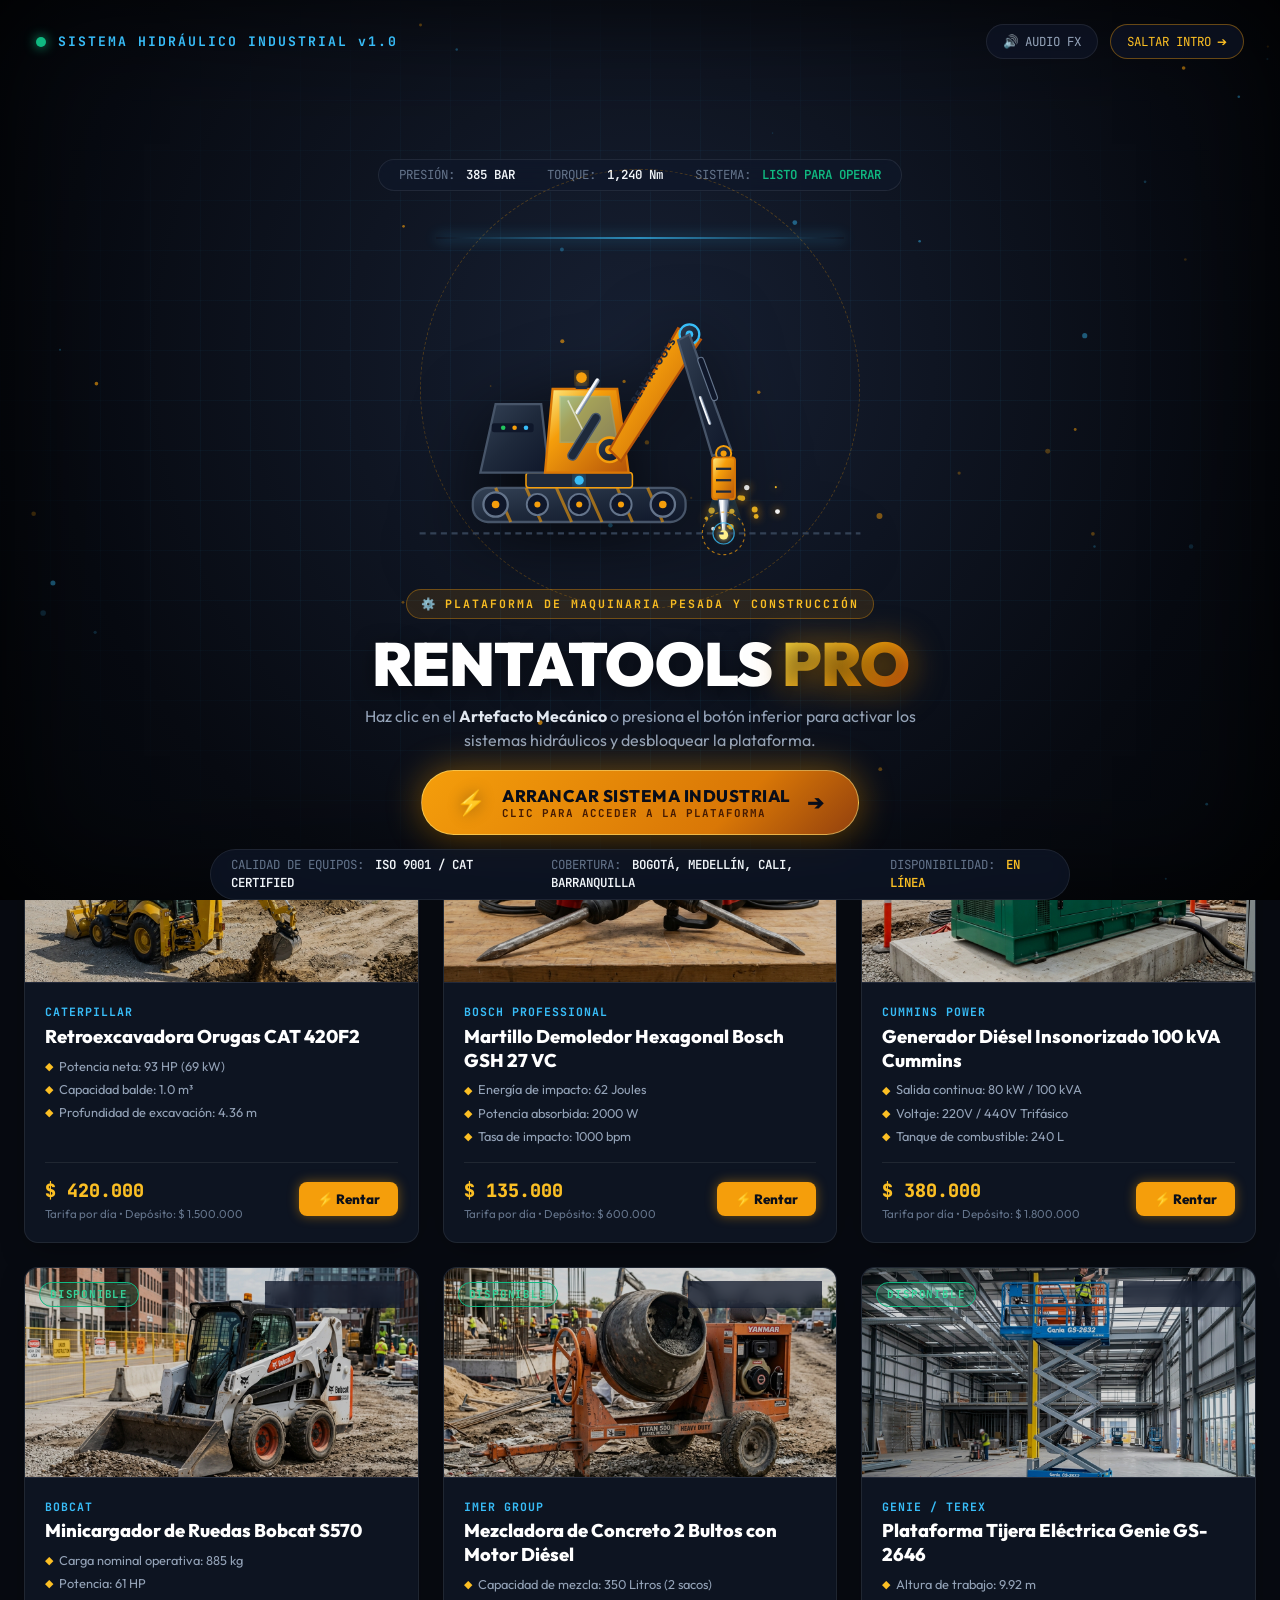
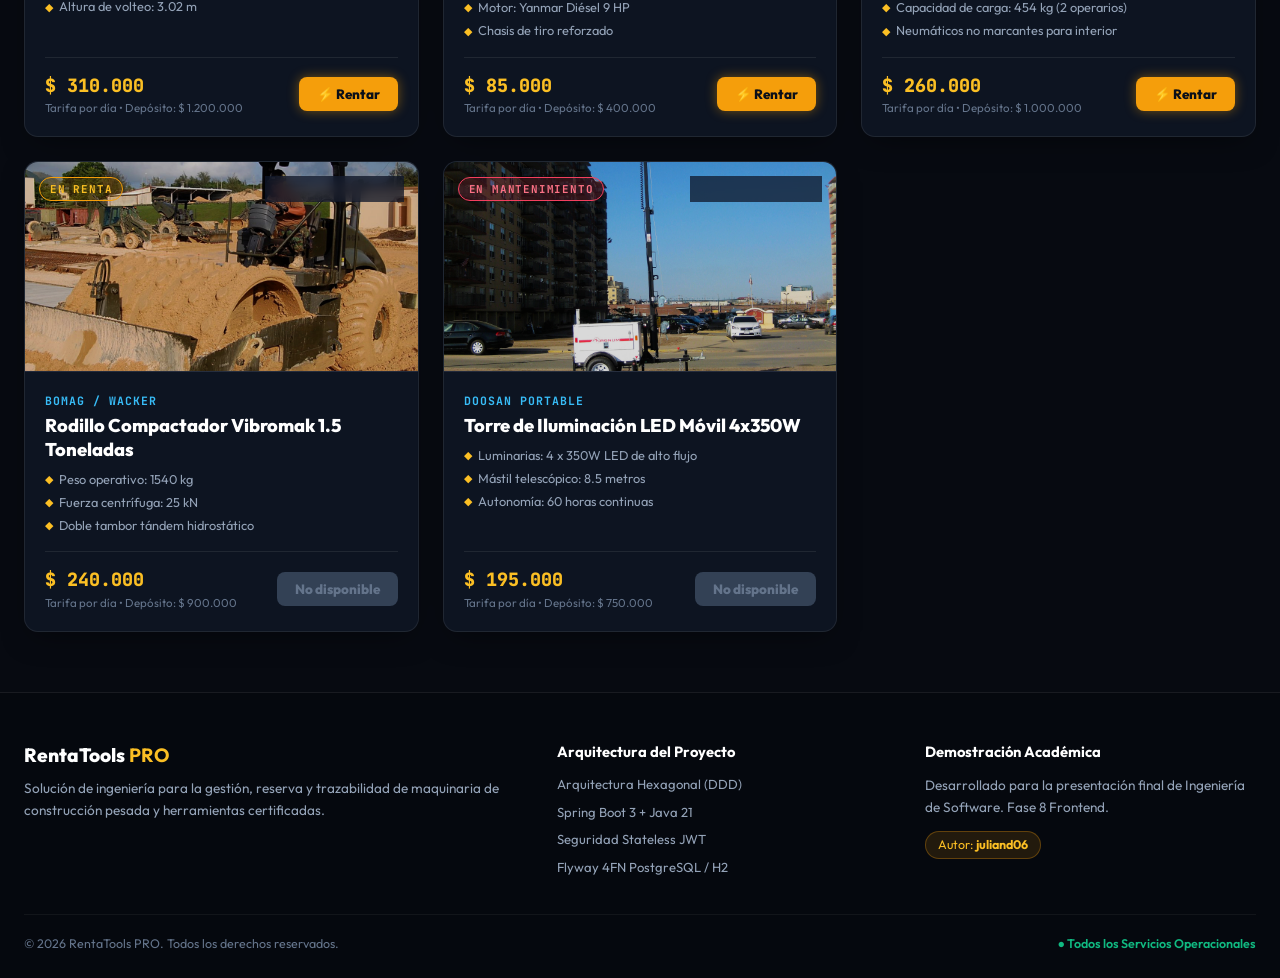
==== commit cea59c69: "feat(ui): reemplazar emojis por fotos reales de maquinaria y herramientas y refinar interfaz" ====
--- a/frontend/src/index.html
+++ b/frontend/src/index.html
@@ -280,16 +280,16 @@
                 <!-- Enlaces de Navegación -->
                 <nav class="app-nav" aria-label="Navegación Principal">
                     <button class="nav-tab active" data-target="section-catalog">
-                        <span class="nav-icon">🚜</span> Catálogo de Equipos
+                        <span class="nav-icon"><svg width="16" height="16" viewBox="0 0 24 24" fill="none" stroke="currentColor" stroke-width="2"><rect x="3" y="3" width="7" height="7" rx="1"/><rect x="14" y="3" width="7" height="7" rx="1"/><rect x="3" y="14" width="7" height="7" rx="1"/><rect x="14" y="14" width="7" height="7" rx="1"/></svg></span> Catálogo de Equipos
                     </button>
                     <button class="nav-tab" data-target="section-client-rentals" id="tab-my-rentals">
-                        <span class="nav-icon">📋</span> Mis Alquileres <span class="badge-count" id="active-rentals-count">1</span>
+                        <span class="nav-icon"><svg width="16" height="16" viewBox="0 0 24 24" fill="none" stroke="currentColor" stroke-width="2"><path d="M9 5H7a2 2 0 00-2 2v12a2 2 0 002 2h10a2 2 0 002-2V7a2 2 0 00-2-2h-2"/><rect x="9" y="3" width="6" height="4" rx="1"/><path d="M9 14l2 2 4-4"/></svg></span> Mis Alquileres <span class="badge-count" id="active-rentals-count">1</span>
                     </button>
                     <button class="nav-tab" data-target="section-provider" id="tab-provider">
-                        <span class="nav-icon">🛠️</span> Panel Proveedor
+                        <span class="nav-icon"><svg width="16" height="16" viewBox="0 0 24 24" fill="none" stroke="currentColor" stroke-width="2"><path d="M14.7 6.3a1 1 0 000 1.4l1.6 1.6a1 1 0 001.4 0l3.77-3.77a6 6 0 01-7.94 7.94l-6.91 6.91a2.12 2.12 0 01-3-3l6.91-6.91a6 6 0 017.94-7.94l-3.76 3.76z"/></svg></span> Panel Proveedor
                     </button>
                     <button class="nav-tab" data-target="section-analytics" id="tab-analytics">
-                        <span class="nav-icon">📊</span> Métricas & BI
+                        <span class="nav-icon"><svg width="16" height="16" viewBox="0 0 24 24" fill="none" stroke="currentColor" stroke-width="2"><path d="M18 20V10M12 20V4M6 20v-6"/></svg></span> Métricas &amp; BI
                     </button>
                 </nav>
 
@@ -297,8 +297,8 @@
                 <div class="role-selector-bar" title="Cambiar rol activo para demostración">
                     <span class="role-selector-label">VISTA ROL:</span>
                     <button class="role-chip active" data-role="CLIENT" id="role-client-btn">👷 Cliente</button>
-                    <button class="role-chip" data-role="PROVIDER" id="role-provider-btn">🚜 Proveedor</button>
-                    <button class="role-chip" data-role="ADMIN" id="role-admin-btn">🛡️ Admin</button>
+                    <button class="role-chip" data-role="PROVIDER" id="role-provider-btn">🏗 Proveedor</button>
+                    <button class="role-chip" data-role="ADMIN" id="role-admin-btn">🛡 Admin</button>
                 </div>
 
                 <!-- Acciones de Usuario & Autenticación -->
@@ -459,7 +459,7 @@
             <section id="section-provider" class="content-section">
                 <div class="section-header">
                     <div>
-                        <h2 class="section-title">🚜 Portal del Proveedor de Maquinaria</h2>
+                        <h2 class="section-title">🏗 Portal del Proveedor de Maquinaria</h2>
                         <p class="section-desc">Publica equipos en renta, gestiona el inventario de tu parque automotor y maximiza tu rentabilidad.</p>
                     </div>
                     <div class="provider-earnings-badge">
@@ -544,7 +544,7 @@
             <section id="section-analytics" class="content-section">
                 <div class="section-header">
                     <div>
-                        <h2 class="section-title">📊 Tablero Ejecutivo de Analítica & Negocio</h2>
+                        <h2 class="section-title"><svg width="22" height="22" viewBox="0 0 24 24" fill="none" stroke="#f59e0b" stroke-width="2" style="vertical-align: -3px; margin-right: 6px;"><path d="M18 20V10M12 20V4M6 20v-6"/></svg>Tablero Ejecutivo de Analítica &amp; Negocio</h2>
                         <p class="section-desc">Métricas operativas del backend (`/api/reports/metrics`), rendimiento de facturación y ocupación.</p>
                     </div>
                     <button class="btn-secondary" id="btn-download-pdf-report">
@@ -679,7 +679,7 @@
             <div class="modal-body">
                 <!-- Resumen del Equipo Seleccionado -->
                 <div class="tool-summary-card">
-                    <div class="tool-summary-icon" id="res-tool-icon">🚜</div>
+                    <div class="tool-summary-icon" id="res-tool-icon"><img src="assets/images/tools/cat-420f2-excavator.jpg" alt="Equipo seleccionado" class="tool-summary-photo"></div>
                     <div class="tool-summary-meta">
                         <h4 id="res-tool-name" class="tool-summary-title">Retroexcavadora CAT 420F2</h4>
                         <span id="res-tool-specs" class="tool-summary-specs">Potencia: 93 HP • Capacidad: 1.0 m³</span>
--- a/frontend/src/styles.css
+++ b/frontend/src/styles.css
@@ -1172,25 +1172,29 @@
     border-radius: var(--radius-full);
 }
 
-/* Área Visual de la Maquinaria */
+/* Área Visual de la Maquinaria — Foto Real */
 .tool-visual-box {
     position: relative;
-    height: 190px;
+    height: 210px;
     background: radial-gradient(circle at center, rgba(30, 41, 59, 0.6) 0%, rgba(15, 23, 42, 0.9) 100%);
     display: flex;
     align-items: center;
     justify-content: center;
     border-bottom: 1px solid var(--border-subtle);
-}
-
-.tool-vector-icon {
-    font-size: 5rem;
-    filter: drop-shadow(0 8px 16px rgba(0, 0, 0, 0.6));
-    transition: transform 0.3s ease;
-}
-
-.tool-card:hover .tool-vector-icon {
-    transform: scale(1.1) rotate(-2deg);
+    overflow: hidden;
+}
+
+.tool-photo {
+    width: 100%;
+    height: 100%;
+    object-fit: cover;
+    transition: transform 0.45s cubic-bezier(0.25, 0.46, 0.45, 0.94), filter 0.3s ease;
+    filter: brightness(0.85) saturate(1.1);
+}
+
+.tool-card:hover .tool-photo {
+    transform: scale(1.08);
+    filter: brightness(1) saturate(1.2);
 }
 
 /* Detalles de la Tarjeta */
@@ -1345,15 +1349,19 @@
 }
 
 .rental-item-icon {
-    font-size: 2.2rem;
-    width: 52px;
-    height: 52px;
+    width: 60px;
+    height: 60px;
     background: rgba(30, 41, 59, 0.6);
     border: 1px solid var(--border-subtle);
     border-radius: var(--radius-sm);
-    display: flex;
-    align-items: center;
-    justify-content: center;
+    overflow: hidden;
+    flex-shrink: 0;
+}
+
+.rental-item-photo {
+    width: 100%;
+    height: 100%;
+    object-fit: cover;
 }
 
 .rental-item-name {
@@ -1533,6 +1541,21 @@
 .provider-tool-meta span {
     font-size: 0.78rem;
     color: #94a3b8;
+}
+
+.provider-tool-thumb {
+    width: 56px;
+    height: 56px;
+    border-radius: var(--radius-sm);
+    overflow: hidden;
+    flex-shrink: 0;
+    border: 1px solid var(--border-subtle);
+}
+
+.provider-tool-photo {
+    width: 100%;
+    height: 100%;
+    object-fit: cover;
 }
 
 
@@ -1985,7 +2008,18 @@
 }
 
 .tool-summary-icon {
-    font-size: 2.8rem;
+    width: 64px;
+    height: 64px;
+    border-radius: var(--radius-sm);
+    overflow: hidden;
+    flex-shrink: 0;
+}
+
+.tool-summary-photo {
+    width: 100%;
+    height: 100%;
+    object-fit: cover;
+    border-radius: var(--radius-sm);
 }
 
 .tool-summary-title {
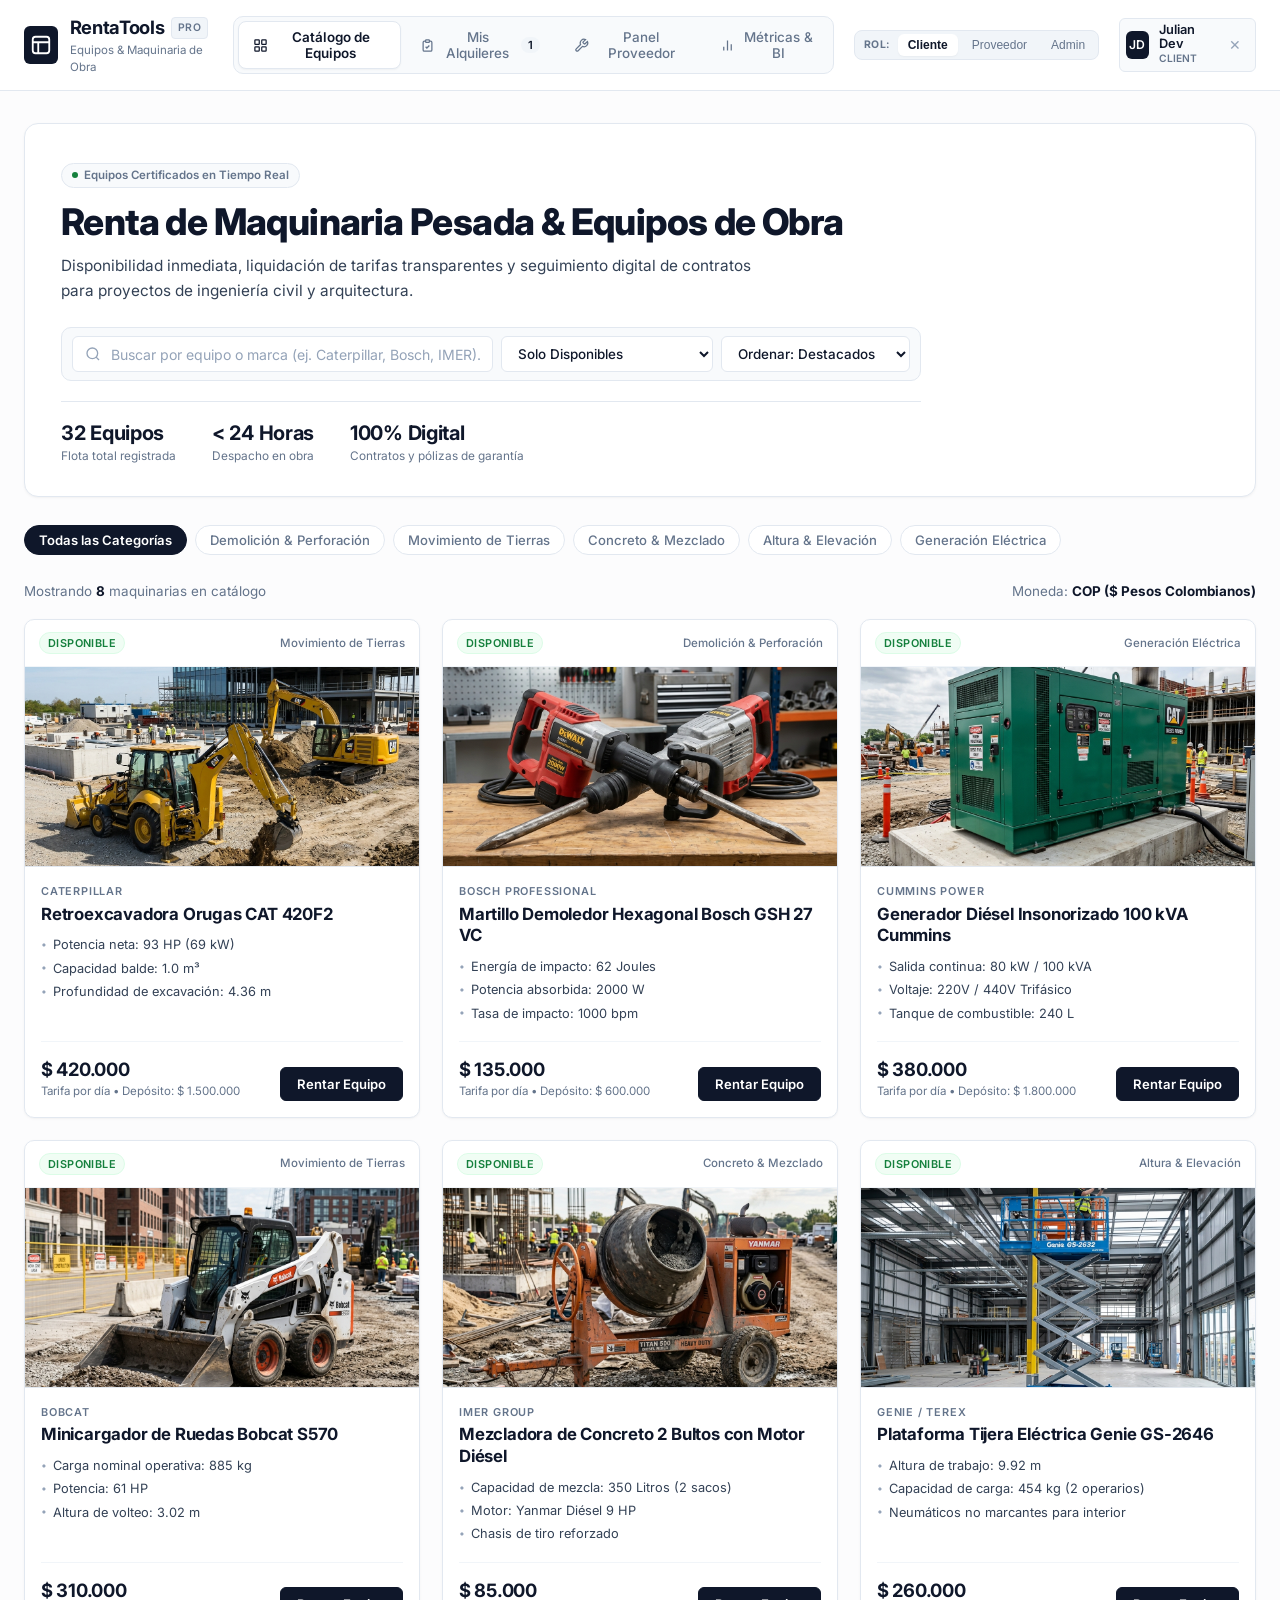
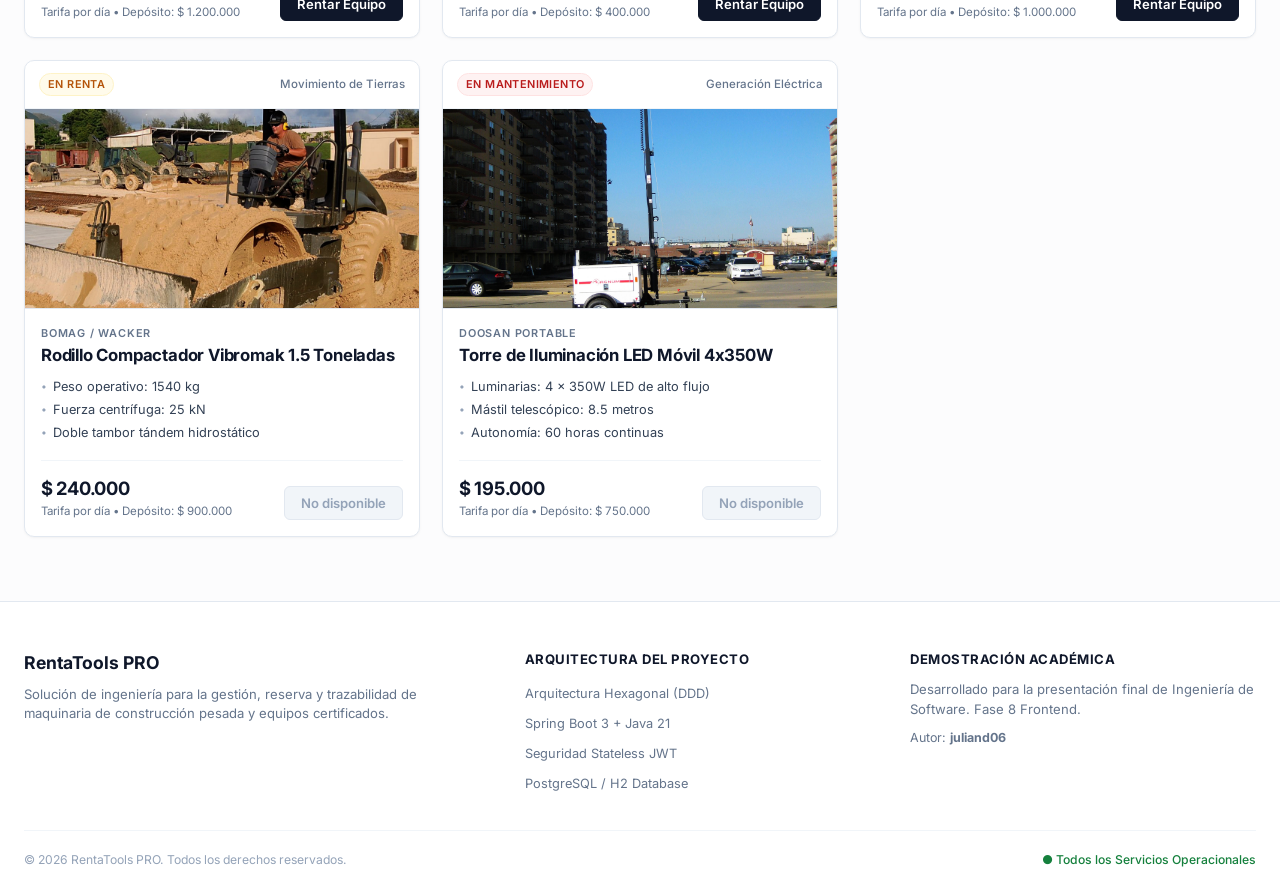
==== commit 6e21be2d: "feat(ui): rediseño completo a interfaz minimalista, neutra, profesional sobre fondo blanco y sereno" ====
--- a/frontend/src/index.html
+++ b/frontend/src/index.html
@@ -3,260 +3,18 @@
 <head>
     <meta charset="UTF-8">
     <meta name="viewport" content="width=device-width, initial-scale=1.0">
-    <meta name="description" content="RentaTools PRO — Plataforma de Renta de Maquinaria y Equipos de Construcción. Catálogo en tiempo real, gestión de alquileres, panel de contratistas y métricas de operación.">
-    <meta name="theme-color" content="#0b0f17">
-    <title>RentaTools PRO | Plataforma Industrial de Renta de Maquinaria</title>
-    <!-- Google Fonts: Outfit & JetBrains Mono -->
+    <meta name="description" content="RentaTools PRO — Plataforma Profesional de Renta de Maquinaria y Equipos de Construcción. Catálogo certificado en tiempo real, gestión de contratos y métricas de operación.">
+    <meta name="theme-color" content="#ffffff">
+    <title>RentaTools PRO | Plataforma de Renta de Maquinaria de Construcción</title>
+    <!-- Google Fonts: Inter & JetBrains Mono -->
     <link rel="preconnect" href="https://fonts.googleapis.com">
     <link rel="preconnect" href="https://fonts.gstatic.com" crossorigin>
-    <link href="https://fonts.googleapis.com/css2?family=JetBrains+Mono:wght@400;600;700&family=Outfit:wght@300;400;500;600;700;800;900&display=swap" rel="stylesheet">
+    <link href="https://fonts.googleapis.com/css2?family=Inter:wght@400;500;600;700;800&family=JetBrains+Mono:wght@400;600&display=swap" rel="stylesheet">
     <link rel="stylesheet" href="styles.css">
 </head>
 <body>
 
     <!-- ================================================================= -->
-    <!-- INTRO SPLASH SCREEN: ARTEFACTO MECÁNICO INTERACTIVO               -->
-    <!-- ================================================================= -->
-    <div id="intro-screen" class="intro-screen" role="dialog" aria-modal="true" aria-label="Pantalla de inicio interactiva">
-        <!-- Canvas para partículas ambientales, destellos y chispas -->
-        <canvas id="intro-canvas" class="intro-canvas"></canvas>
-
-        <!-- Rejilla holográfica de fondo -->
-        <div class="hologram-grid"></div>
-        <div class="vignette-overlay"></div>
-
-        <!-- Barra superior del splash con controles -->
-        <header class="intro-topbar">
-            <div class="intro-brand">
-                <span class="pulse-indicator"></span>
-                <span class="brand-tag">SISTEMA HIDRÁULICO INDUSTRIAL v1.0</span>
-            </div>
-            <div class="intro-controls">
-                <button id="btn-sound-toggle" class="intro-ctrl-btn" title="Alternar Sonido Sintetizado" aria-label="Alternar sonido">
-                    <span id="sound-icon">🔊</span> <span class="ctrl-label">AUDIO FX</span>
-                </button>
-                <button id="btn-skip-intro" class="intro-ctrl-btn skip-btn" title="Saltar animación y entrar directamente">
-                    <span>SALTAR INTRO</span> ➔
-                </button>
-            </div>
-        </header>
-
-        <!-- Contenedor central del artefacto interactivo -->
-        <div class="intro-centerpiece">
-            <!-- HUD de Telemetría Superior -->
-            <div class="artifact-hud top-hud">
-                <div class="hud-item"><span class="hud-label">PRESIÓN:</span> <span class="hud-val" id="hud-pressure">385 BAR</span></div>
-                <div class="hud-item"><span class="hud-label">TORQUE:</span> <span class="hud-val">1,240 Nm</span></div>
-                <div class="hud-item"><span class="hud-label">SISTEMA:</span> <span class="hud-val status-ok">LISTO PARA OPERAR</span></div>
-            </div>
-
-            <!-- ARTEFACTO: EXCAVADORA HIDRÁULICA Y MARTILLO PESADO MECÁNICO -->
-            <div class="machine-artifact-wrapper" id="artifact-target" tabindex="0" role="button" aria-label="Hacer clic para activar maquinaria y entrar a la plataforma">
-                <!-- Anillo de energía / radar de fondo -->
-                <div class="energy-ring"></div>
-                <div class="laser-scanner"></div>
-
-                <!-- SVG Artefacto de Maquinaria Pesada con Cinemática Reactiva -->
-                <svg id="machinery-svg" class="machinery-svg" viewBox="0 0 700 500" fill="none" xmlns="http://www.w3.org/2000/svg">
-                    <defs>
-                        <!-- Gradientes Industriales -->
-                        <linearGradient id="metalGrad" x1="0%" y1="0%" x2="100%" y2="100%">
-                            <stop offset="0%" stop-color="#334155" />
-                            <stop offset="50%" stop-color="#1e293b" />
-                            <stop offset="100%" stop-color="#0f172a" />
-                        </linearGradient>
-                        <linearGradient id="safetyGold" x1="0%" y1="0%" x2="100%" y2="100%">
-                            <stop offset="0%" stop-color="#fef08a" />
-                            <stop offset="35%" stop-color="#f59e0b" />
-                            <stop offset="100%" stop-color="#b45309" />
-                        </linearGradient>
-                        <linearGradient id="chromeGrad" x1="0%" y1="0%" x2="100%" y2="0%">
-                            <stop offset="0%" stop-color="#e2e8f0" />
-                            <stop offset="40%" stop-color="#ffffff" />
-                            <stop offset="70%" stop-color="#94a3b8" />
-                            <stop offset="100%" stop-color="#64748b" />
-                        </linearGradient>
-                        <linearGradient id="laserBeam" x1="0%" y1="0%" x2="0%" y2="100%">
-                            <stop offset="0%" stop-color="#38bdf8" stop-opacity="0.8"/>
-                            <stop offset="100%" stop-color="#38bdf8" stop-opacity="0"/>
-                        </linearGradient>
-                        <!-- Filtros de Brillo / Neon Glow -->
-                        <filter id="goldGlow" x="-20%" y="-20%" width="140%" height="140%">
-                            <feGaussianBlur stdDeviation="8" result="blur" />
-                            <feMerge>
-                                <feMergeNode in="blur" />
-                                <feMergeNode in="SourceGraphic" />
-                            </feMerge>
-                        </filter>
-                        <filter id="sparkGlow" x="-50%" y="-50%" width="200%" height="200%">
-                            <feGaussianBlur stdDeviation="4" result="blur" />
-                            <feMerge>
-                                <feMergeNode in="blur" />
-                                <feMergeNode in="SourceGraphic" />
-                            </feMerge>
-                        </filter>
-                    </defs>
-
-                    <!-- Haz Láser de Guía hacia el Suelo -->
-                    <polygon points="460,350 490,440 430,440" fill="url(#laserBeam)" opacity="0.35" class="laser-beam-anim" />
-
-                    <!-- Base Orugas / Tren de Rodaje Pesado -->
-                    <g id="tracks-group" class="tracks-group">
-                        <!-- Chasis inferior -->
-                        <rect x="130" y="380" width="280" height="45" rx="20" fill="url(#metalGrad)" stroke="#475569" stroke-width="3"/>
-                        <!-- Rayas de advertencia industrial en la oruga -->
-                        <g opacity="0.6">
-                            <line x1="160" y1="380" x2="180" y2="425" stroke="#f59e0b" stroke-width="4"/>
-                            <line x1="200" y1="380" x2="220" y2="425" stroke="#f59e0b" stroke-width="4"/>
-                            <line x1="240" y1="380" x2="260" y2="425" stroke="#f59e0b" stroke-width="4"/>
-                            <line x1="280" y1="380" x2="300" y2="425" stroke="#f59e0b" stroke-width="4"/>
-                            <line x1="320" y1="380" x2="340" y2="425" stroke="#f59e0b" stroke-width="4"/>
-                            <line x1="360" y1="380" x2="380" y2="425" stroke="#f59e0b" stroke-width="4"/>
-                        </g>
-                        <!-- Ruedas y Rodillos Internos Giratorios -->
-                        <circle cx="160" cy="402" r="16" fill="#0f172a" stroke="#64748b" stroke-width="3" class="cog-wheel"/>
-                        <circle cx="215" cy="402" r="14" fill="#0f172a" stroke="#64748b" stroke-width="2.5" class="cog-wheel reverse"/>
-                        <circle cx="270" cy="402" r="14" fill="#0f172a" stroke="#64748b" stroke-width="2.5" class="cog-wheel"/>
-                        <circle cx="325" cy="402" r="14" fill="#0f172a" stroke="#64748b" stroke-width="2.5" class="cog-wheel reverse"/>
-                        <circle cx="380" cy="402" r="16" fill="#0f172a" stroke="#64748b" stroke-width="3" class="cog-wheel"/>
-                        <!-- Ejes centrales dorados -->
-                        <circle cx="160" cy="402" r="5" fill="#f59e0b"/>
-                        <circle cx="215" cy="402" r="4" fill="#f59e0b"/>
-                        <circle cx="270" cy="402" r="4" fill="#f59e0b"/>
-                        <circle cx="325" cy="402" r="4" fill="#f59e0b"/>
-                        <circle cx="380" cy="402" r="5" fill="#f59e0b"/>
-                    </g>
-
-                    <!-- Plataforma Giratoria / Corona de Giro -->
-                    <rect x="200" y="360" width="140" height="20" rx="4" fill="#1e293b" stroke="#f59e0b" stroke-width="2"/>
-                    <circle cx="270" cy="370" r="6" fill="#38bdf8" filter="url(#goldGlow)"/>
-
-                    <!-- Cabina del Operador y Carrocería Pesada -->
-                    <g id="cabin-group" class="cabin-group">
-                        <!-- Contrapeso Trasero Motor -->
-                        <path d="M 140 360 L 160 270 L 220 270 L 230 360 Z" fill="url(#metalGrad)" stroke="#475569" stroke-width="3"/>
-                        <rect x="155" y="295" width="55" height="12" rx="3" fill="#0f172a"/>
-                        <!-- Luces de estado de motor -->
-                        <circle cx="170" cy="301" r="3" fill="#22c55e" class="blink-led"/>
-                        <circle cx="185" cy="301" r="3" fill="#f59e0b" class="blink-led delay-1"/>
-                        <circle cx="200" cy="301" r="3" fill="#38bdf8" class="blink-led delay-2"/>
-
-                        <!-- Cuerpo de la Cabina -->
-                        <path d="M 225 360 L 235 250 L 320 250 L 335 360 Z" fill="url(#safetyGold)" stroke="#d97706" stroke-width="3"/>
-                        
-                        <!-- Ventana Panorámica de Cristal Blindado -->
-                        <path d="M 245 260 L 310 260 L 320 320 L 245 320 Z" fill="#0ea5e9" opacity="0.35" stroke="#38bdf8" stroke-width="2"/>
-                        <line x1="255" y1="265" x2="280" y2="315" stroke="#ffffff" stroke-width="2" opacity="0.6"/>
-
-                        <!-- Baliza Giratoria de Seguridad Superior -->
-                        <rect x="265" y="240" width="16" height="10" rx="2" fill="#1e293b"/>
-                        <circle cx="273" cy="235" r="7" fill="#f59e0b" filter="url(#goldGlow)" class="beacon-pulse"/>
-
-                        <!-- Foco de Trabajo Delantero -->
-                        <polygon points="330,300 345,295 345,315 330,310" fill="#e2e8f0" stroke="#475569" stroke-width="1.5"/>
-                        <circle cx="342" cy="305" r="5" fill="#fef08a" filter="url(#goldGlow)"/>
-                    </g>
-
-                    <!-- BRAZO HIDRÁULICO ARTICULADO (Controlado por Cinemática Reactiva) -->
-                    <!-- Brazo Primario (Boom) -->
-                    <g id="arm-boom" class="arm-boom" transform-origin="310 330">
-                        <!-- Pivote Principal Reforzado -->
-                        <circle cx="310" cy="330" r="16" fill="url(#metalGrad)" stroke="#f59e0b" stroke-width="3.5"/>
-                        <circle cx="310" cy="330" r="6" fill="#f59e0b"/>
-
-                        <!-- Viga del Brazo Primario de Alta Resistencia -->
-                        <path d="M 310 330 L 400 170 L 430 185 L 325 345 Z" fill="url(#safetyGold)" stroke="#b45309" stroke-width="3"/>
-                        <text x="345" y="270" transform="rotate(-58 345 270)" fill="#1e293b" font-family="'Outfit', sans-serif" font-weight="900" font-size="12" letter-spacing="2">RENTATOOLS</text>
-
-                        <!-- Cilindro Hidráulico Principal (Pistón) -->
-                        <g id="hydraulic-piston-1">
-                            <rect x="290" y="280" width="12" height="70" rx="6" fill="#1e293b" stroke="#475569" stroke-width="2" transform="rotate(32 290 280)"/>
-                            <rect x="293" y="235" width="6" height="55" rx="3" fill="url(#chromeGrad)" transform="rotate(32 293 235)" class="piston-rod-1"/>
-                        </g>
-
-                        <!-- Brazo Secundario (Stick / Dipper) -->
-                        <g id="arm-stick" class="arm-stick" transform-origin="415 178">
-                            <!-- Articulación Media (Codo) -->
-                            <circle cx="415" cy="178" r="13" fill="url(#metalGrad)" stroke="#38bdf8" stroke-width="3"/>
-                            <circle cx="415" cy="178" r="5" fill="#38bdf8"/>
-
-                            <!-- Viga del Brazo Secundario -->
-                            <path d="M 415 178 L 470 330 L 445 338 L 400 186 Z" fill="url(#metalGrad)" stroke="#475569" stroke-width="3"/>
-
-                            <!-- Cilindro Hidráulico Secundario -->
-                            <rect x="425" y="210" width="8" height="60" rx="4" fill="#0f172a" stroke="#64748b" stroke-width="1.5" transform="rotate(-20 425 210)"/>
-                            <rect x="427" y="260" width="4" height="40" rx="2" fill="url(#chromeGrad)" transform="rotate(-20 427 260)"/>
-
-                            <!-- ARTEFACTO TERMINAL: MARTILLO NEUMÁTICO / BALDE ROTATIVO DE ALTO IMPACTO -->
-                            <g id="tool-head" class="tool-head" transform-origin="460 335">
-                                <!-- Articulación Muñeca -->
-                                <circle cx="460" cy="335" r="10" fill="url(#metalGrad)" stroke="#f59e0b" stroke-width="2.5"/>
-                                <circle cx="460" cy="335" r="4" fill="#f59e0b"/>
-
-                                <!-- Carcasa del Percutor / Martillo Hidráulico -->
-                                <rect x="445" y="340" width="30" height="55" rx="4" fill="url(#safetyGold)" stroke="#d97706" stroke-width="2.5"/>
-                                <line x1="450" y1="355" x2="470" y2="355" stroke="#1e293b" stroke-width="3"/>
-                                <line x1="450" y1="370" x2="470" y2="370" stroke="#1e293b" stroke-width="3"/>
-                                <line x1="450" y1="385" x2="470" y2="385" stroke="#1e293b" stroke-width="3"/>
-
-                                <!-- Punta Cincel de Acero Forjado al Wolframio -->
-                                <polygon points="453,395 467,395 462,440 458,440" fill="url(#chromeGrad)" stroke="#475569" stroke-width="1.5" class="chisel-impact"/>
-
-                                <!-- Núcleo de Energía / Chispa de Contacto -->
-                                <circle id="impact-spark-point" cx="460" cy="442" r="6" fill="#fef08a" filter="url(#sparkGlow)" class="spark-core-anim"/>
-                            </g>
-                        </g>
-                    </g>
-
-                    <!-- Suelo / Terreno con Marcadores de Obra -->
-                    <line x1="60" y1="440" x2="640" y2="440" stroke="#334155" stroke-width="3" stroke-dasharray="8 6"/>
-                    <circle cx="460" cy="440" r="28" stroke="#f59e0b" stroke-width="1.5" stroke-dasharray="4 4" opacity="0.7" class="target-reticle"/>
-                    <circle cx="460" cy="440" r="14" stroke="#38bdf8" stroke-width="1.5" opacity="0.8"/>
-                </svg>
-
-                <!-- Glow interactivo que sigue al mouse -->
-                <div class="artifact-interactive-glow" id="mouse-glow"></div>
-            </div>
-
-            <!-- TÍTULO DINÁMICO & LLAMADO A LA ACCIÓN INTERACTIVO -->
-            <div class="intro-action-zone">
-                <div class="badge-industrial">
-                    <span class="gear-icon">⚙️</span> PLATAFORMA DE MAQUINARIA PESADA Y CONSTRUCCIÓN
-                </div>
-                <h1 class="intro-headline">
-                    RENTATOOLS <span class="accent-text">PRO</span>
-                </h1>
-                <p class="intro-subtext">
-                    Haz clic en el <strong>Artefacto Mecánico</strong> o presiona el botón inferior para activar los sistemas hidráulicos y desbloquear la plataforma.
-                </p>
-
-                <!-- BOTÓN PRINCIPAL DE IGNICIÓN / DESBLOQUEO -->
-                <button id="btn-enter-platform" class="btn-ignition-enter" aria-label="Iniciar Maquinaria e Ingresar al Sistema">
-                    <span class="btn-ambient-glow"></span>
-                    <span class="btn-ignition-icon">⚡</span>
-                    <span class="btn-text-group">
-                        <span class="btn-main-label">ARRANCAR SISTEMA INDUSTRIAL</span>
-                        <span class="btn-sub-label">CLIC PARA ACCEDER A LA PLATAFORMA</span>
-                    </span>
-                    <span class="btn-arrow">➔</span>
-                </button>
-            </div>
-
-            <!-- HUD de Telemetría Inferior -->
-            <div class="artifact-hud bottom-hud">
-                <div class="hud-item"><span class="hud-label">CALIDAD DE EQUIPOS:</span> <span class="hud-val">ISO 9001 / CAT CERTIFIED</span></div>
-                <div class="hud-item"><span class="hud-label">COBERTURA:</span> <span class="hud-val">BOGOTÁ, MEDELLÍN, CALI, BARRANQUILLA</span></div>
-                <div class="hud-item"><span class="hud-label">DISPONIBILIDAD:</span> <span class="hud-val text-gold">EN LÍNEA</span></div>
-            </div>
-        </div>
-
-        <!-- Compuertas mecánicas de transición (Blast Doors) -->
-        <div class="blast-door door-left" id="door-left"></div>
-        <div class="blast-door door-right" id="door-right"></div>
-    </div>
-
-
-    <!-- ================================================================= -->
     <!-- MAIN APPLICATION PORTAL: PLATAFORMA COMPLETA                      -->
     <!-- ================================================================= -->
     <div id="main-app" class="main-app-container">
@@ -264,49 +22,67 @@
         <!-- NAVBAR PRINCIPAL -->
         <header class="app-header">
             <div class="header-inner">
-                <!-- Logotipo e Identidad -->
+                <!-- Logotipo e Identidad Minimalista -->
                 <div class="brand-container" id="logo-refresh" style="cursor: pointer;" title="Ir al Catálogo">
                     <div class="brand-logo-icon">
-                        <svg viewBox="0 0 24 24" width="28" height="28" fill="none" stroke="currentColor" stroke-width="2">
-                            <path d="M2 20h20M5 20V8l7-5 7 5v12M9 14h6M9 10h6" stroke="#f59e0b"/>
+                        <svg viewBox="0 0 24 24" width="22" height="22" fill="none" stroke="currentColor" stroke-width="2">
+                            <rect x="3" y="3" width="18" height="18" rx="3" stroke="#ffffff"/>
+                            <path d="M3 9h18M9 21V9" stroke="#ffffff"/>
                         </svg>
                     </div>
                     <div class="brand-text-block">
                         <span class="brand-title">RentaTools <span class="brand-accent">PRO</span></span>
-                        <span class="brand-tagline">Equipos & Maquinaria de Obra</span>
+                        <span class="brand-tagline">Equipos &amp; Maquinaria de Obra</span>
                     </div>
                 </div>
 
                 <!-- Enlaces de Navegación -->
                 <nav class="app-nav" aria-label="Navegación Principal">
                     <button class="nav-tab active" data-target="section-catalog">
-                        <span class="nav-icon"><svg width="16" height="16" viewBox="0 0 24 24" fill="none" stroke="currentColor" stroke-width="2"><rect x="3" y="3" width="7" height="7" rx="1"/><rect x="14" y="3" width="7" height="7" rx="1"/><rect x="3" y="14" width="7" height="7" rx="1"/><rect x="14" y="14" width="7" height="7" rx="1"/></svg></span> Catálogo de Equipos
+                        <span class="nav-icon">
+                            <svg width="15" height="15" viewBox="0 0 24 24" fill="none" stroke="currentColor" stroke-width="2">
+                                <rect x="3" y="3" width="7" height="7" rx="1"/>
+                                <rect x="14" y="3" width="7" height="7" rx="1"/>
+                                <rect x="3" y="14" width="7" height="7" rx="1"/>
+                                <rect x="14" y="14" width="7" height="7" rx="1"/>
+                            </svg>
+                        </span> Catálogo de Equipos
                     </button>
                     <button class="nav-tab" data-target="section-client-rentals" id="tab-my-rentals">
-                        <span class="nav-icon"><svg width="16" height="16" viewBox="0 0 24 24" fill="none" stroke="currentColor" stroke-width="2"><path d="M9 5H7a2 2 0 00-2 2v12a2 2 0 002 2h10a2 2 0 002-2V7a2 2 0 00-2-2h-2"/><rect x="9" y="3" width="6" height="4" rx="1"/><path d="M9 14l2 2 4-4"/></svg></span> Mis Alquileres <span class="badge-count" id="active-rentals-count">1</span>
+                        <span class="nav-icon">
+                            <svg width="15" height="15" viewBox="0 0 24 24" fill="none" stroke="currentColor" stroke-width="2">
+                                <path d="M9 5H7a2 2 0 00-2 2v12a2 2 0 002 2h10a2 2 0 002-2V7a2 2 0 00-2-2h-2"/>
+                                <rect x="9" y="3" width="6" height="4" rx="1"/>
+                                <path d="M9 14l2 2 4-4"/>
+                            </svg>
+                        </span> Mis Alquileres <span class="badge-count" id="active-rentals-count">1</span>
                     </button>
                     <button class="nav-tab" data-target="section-provider" id="tab-provider">
-                        <span class="nav-icon"><svg width="16" height="16" viewBox="0 0 24 24" fill="none" stroke="currentColor" stroke-width="2"><path d="M14.7 6.3a1 1 0 000 1.4l1.6 1.6a1 1 0 001.4 0l3.77-3.77a6 6 0 01-7.94 7.94l-6.91 6.91a2.12 2.12 0 01-3-3l6.91-6.91a6 6 0 017.94-7.94l-3.76 3.76z"/></svg></span> Panel Proveedor
+                        <span class="nav-icon">
+                            <svg width="15" height="15" viewBox="0 0 24 24" fill="none" stroke="currentColor" stroke-width="2">
+                                <path d="M14.7 6.3a1 1 0 000 1.4l1.6 1.6a1 1 0 001.4 0l3.77-3.77a6 6 0 01-7.94 7.94l-6.91 6.91a2.12 2.12 0 01-3-3l6.91-6.91a6 6 0 017.94-7.94l-3.76 3.76z"/>
+                            </svg>
+                        </span> Panel Proveedor
                     </button>
                     <button class="nav-tab" data-target="section-analytics" id="tab-analytics">
-                        <span class="nav-icon"><svg width="16" height="16" viewBox="0 0 24 24" fill="none" stroke="currentColor" stroke-width="2"><path d="M18 20V10M12 20V4M6 20v-6"/></svg></span> Métricas &amp; BI
+                        <span class="nav-icon">
+                            <svg width="15" height="15" viewBox="0 0 24 24" fill="none" stroke="currentColor" stroke-width="2">
+                                <path d="M18 20V10M12 20V4M6 20v-6"/>
+                            </svg>
+                        </span> Métricas &amp; BI
                     </button>
                 </nav>
 
-                <!-- Barra Rápida de Perfiles de Prueba (Demo Roles) -->
+                <!-- Barra de Roles Rápida para Demostración -->
                 <div class="role-selector-bar" title="Cambiar rol activo para demostración">
-                    <span class="role-selector-label">VISTA ROL:</span>
-                    <button class="role-chip active" data-role="CLIENT" id="role-client-btn">👷 Cliente</button>
-                    <button class="role-chip" data-role="PROVIDER" id="role-provider-btn">🏗 Proveedor</button>
-                    <button class="role-chip" data-role="ADMIN" id="role-admin-btn">🛡 Admin</button>
+                    <span class="role-selector-label">ROL:</span>
+                    <button class="role-chip active" data-role="CLIENT" id="role-client-btn">Cliente</button>
+                    <button class="role-chip" data-role="PROVIDER" id="role-provider-btn">Proveedor</button>
+                    <button class="role-chip" data-role="ADMIN" id="role-admin-btn">Admin</button>
                 </div>
 
                 <!-- Acciones de Usuario & Autenticación -->
                 <div class="header-user-actions">
-                    <button id="btn-replay-intro" class="btn-icon-replay" title="Volver a ver la animación de inicio" aria-label="Repetir animación de inicio">
-                        <span>🎬</span> <span class="btn-replay-text">Ver Intro</span>
-                    </button>
-
                     <div id="auth-guest-box" class="auth-guest-box">
                         <button id="btn-open-login" class="btn-auth-login">Iniciar Sesión</button>
                         <button id="btn-open-register" class="btn-auth-register">Registrarse</button>
@@ -324,7 +100,6 @@
             </div>
         </header>
 
-
         <!-- CONTENIDO PRINCIPAL -->
         <main class="app-main-content">
 
@@ -333,59 +108,58 @@
             <!-- ============================================================= -->
             <section id="section-catalog" class="content-section active">
                 
-                <!-- Hero Promocional Tecnológico -->
+                <!-- Hero Promocional Sereno y Minimalista -->
                 <div class="hero-banner">
-                    <div class="hero-ambient-shape shape-1"></div>
-                    <div class="hero-ambient-shape shape-2"></div>
                     <div class="hero-content">
                         <div class="hero-badge">
-                            <span class="pulse-dot"></span> EQUIPOS INDUSTRIALES DISPONIBLES EN TIEMPO REAL
+                            <span class="pulse-dot"></span> Equipos Certificados en Tiempo Real
                         </div>
                         <h2 class="hero-title">
-                            Renta de Maquinaria Pesada & Herramientas de Alto Rendimiento
+                            Renta de Maquinaria Pesada &amp; Equipos de Obra
                         </h2>
                         <p class="hero-desc">
-                            Accede a retroexcavadoras, martillos demoledores, plantas eléctricas y torres de iluminación con contratos digitales y entrega garantizada en obra en menos de 24 horas.
+                            Disponibilidad inmediata, liquidación de tarifas transparentes y seguimiento digital de contratos para proyectos de ingeniería civil y arquitectura.
                         </p>
 
                         <!-- Filtros Rápidos y Buscador en el Hero -->
                         <div class="hero-search-card">
                             <div class="search-input-wrapper">
-                                <span class="search-icon">🔍</span>
-                                <input type="text" id="catalog-search" placeholder="Buscar por nombre, marca o modelo (ej. Caterpillar, Bosch, Bomag)..." aria-label="Buscar maquinaria">
+                                <span class="search-icon">
+                                    <svg width="16" height="16" viewBox="0 0 24 24" fill="none" stroke="currentColor" stroke-width="2">
+                                        <circle cx="11" cy="11" r="8"/>
+                                        <line x1="21" y1="21" x2="16.65" y2="16.65"/>
+                                    </svg>
+                                </span>
+                                <input type="text" id="catalog-search" placeholder="Buscar por equipo o marca (ej. Caterpillar, Bosch, IMER)..." aria-label="Buscar maquinaria">
                             </div>
                             <div class="search-filter-group">
                                 <select id="filter-availability" class="custom-select" aria-label="Filtrar por disponibilidad">
                                     <option value="ALL">Todas las disponibilidades</option>
-                                    <option value="AVAILABLE" selected>Solo Disponibles Ahora</option>
+                                    <option value="AVAILABLE" selected>Solo Disponibles</option>
                                     <option value="RENTED">En Renta</option>
                                     <option value="MAINTENANCE">En Mantenimiento</option>
                                 </select>
                                 <select id="sort-price" class="custom-select" aria-label="Ordenar por precio">
                                     <option value="DEFAULT">Ordenar: Destacados</option>
-                                    <option value="PRICE_ASC">Precio: Menor a Mayor</option>
-                                    <option value="PRICE_DESC">Precio: Mayor a Menor</option>
+                                    <option value="PRICE_ASC">Tarifa: Menor a Mayor</option>
+                                    <option value="PRICE_DESC">Tarifa: Mayor a Menor</option>
                                 </select>
                             </div>
                         </div>
 
-                        <!-- Métricas Clave de Confianza -->
+                        <!-- Fila de Métricas Clave Tranquilas -->
                         <div class="hero-stats-row">
-                            <div class="stat-pill">
-                                <span class="stat-val">+480</span>
-                                <span class="stat-lbl">Maquinarias en Flota</span>
-                            </div>
-                            <div class="stat-pill">
-                                <span class="stat-val">99.4%</span>
-                                <span class="stat-lbl">Disponibilidad Operativa</span>
-                            </div>
-                            <div class="stat-pill">
-                                <span class="stat-val">100%</span>
-                                <span class="stat-lbl">Póliza Todo Riesgo</span>
-                            </div>
-                            <div class="stat-pill">
-                                <span class="stat-val">&lt; 24h</span>
-                                <span class="stat-lbl">Despacho a Obra</span>
+                            <div class="stat-item">
+                                <span class="stat-number">32 Equipos</span>
+                                <span class="stat-text">Flota total registrada</span>
+                            </div>
+                            <div class="stat-item">
+                                <span class="stat-number">&lt; 24 Horas</span>
+                                <span class="stat-text">Despacho en obra</span>
+                            </div>
+                            <div class="stat-item">
+                                <span class="stat-number">100% Digital</span>
+                                <span class="stat-text">Contratos y pólizas de garantía</span>
                             </div>
                         </div>
                     </div>
@@ -395,22 +169,22 @@
                 <div class="categories-nav-wrapper">
                     <div class="categories-nav" id="categories-filter-bar">
                         <button class="cat-pill active" data-category="ALL">
-                            <span class="cat-icon">⚡</span> Todas las Categorías
+                            Todas las Categorías
                         </button>
                         <button class="cat-pill" data-category="DEMOLITION">
-                            <span class="cat-icon">🔨</span> Demolición & Perforación
+                            Demolición &amp; Perforación
                         </button>
                         <button class="cat-pill" data-category="EARTHWORK">
-                            <span class="cat-icon">🚜</span> Movimiento de Tierras
+                            Movimiento de Tierras
                         </button>
                         <button class="cat-pill" data-category="CONCRETE">
-                            <span class="cat-icon">🧱</span> Concreto & Mezclado
+                            Concreto &amp; Mezclado
                         </button>
                         <button class="cat-pill" data-category="LIFTING">
-                            <span class="cat-icon">🏗️</span> Altura & Elevación
+                            Altura &amp; Elevación
                         </button>
                         <button class="cat-pill" data-category="POWER">
-                            <span class="cat-icon">🔋</span> Generación Eléctrica
+                            Generación Eléctrica
                         </button>
                     </div>
                 </div>
@@ -418,7 +192,7 @@
                 <!-- Encabezado de Resultados del Catálogo -->
                 <div class="catalog-header-bar">
                     <div class="catalog-count-info">
-                        Mostrando <strong id="catalog-count-num">8</strong> equipos listos para contratación inmediata
+                        Mostrando <strong id="catalog-count-num">8</strong> maquinarias en catálogo
                     </div>
                     <div class="currency-tag">
                         <span>Moneda: <strong>COP ($ Pesos Colombianos)</strong></span>
@@ -431,18 +205,24 @@
                 </div>
             </section>
 
-
             <!-- ============================================================= -->
             <!-- SECCIÓN 2: MIS ALQUILERES & SEGUIMIENTO (CLIENTE)            -->
             <!-- ============================================================= -->
             <section id="section-client-rentals" class="content-section">
                 <div class="section-header">
                     <div>
-                        <h2 class="section-title">📦 Centro de Control de Alquileres</h2>
-                        <p class="section-desc">Monitorea el ciclo de vida de tus solicitudes, realiza pagos de depósito y visualiza actas de entrega.</p>
+                        <h2 class="section-title">
+                            <svg width="20" height="20" viewBox="0 0 24 24" fill="none" stroke="currentColor" stroke-width="2">
+                                <path d="M9 5H7a2 2 0 00-2 2v12a2 2 0 002 2h10a2 2 0 002-2V7a2 2 0 00-2-2h-2"/>
+                                <rect x="9" y="3" width="6" height="4" rx="1"/>
+                                <path d="M9 14l2 2 4-4"/>
+                            </svg>
+                            Centro de Control de Alquileres
+                        </h2>
+                        <p class="section-desc">Monitorea el ciclo de vida de tus solicitudes, confirmación de depósito y actas de obra.</p>
                     </div>
                     <button class="btn-primary" id="btn-new-rental-nav">
-                        <span>+</span> Alquilar Otro Equipo
+                        + Solicitar Otra Maquinaria
                     </button>
                 </div>
 
@@ -452,19 +232,22 @@
                 </div>
             </section>
 
-
             <!-- ============================================================= -->
             <!-- SECCIÓN 3: PANEL DE PROVEEDOR (PUBLICACIÓN DE EQUIPOS)        -->
             <!-- ============================================================= -->
             <section id="section-provider" class="content-section">
                 <div class="section-header">
                     <div>
-                        <h2 class="section-title">🏗 Portal del Proveedor de Maquinaria</h2>
+                        <h2 class="section-title">
+                            <svg width="20" height="20" viewBox="0 0 24 24" fill="none" stroke="currentColor" stroke-width="2">
+                                <path d="M14.7 6.3a1 1 0 000 1.4l1.6 1.6a1 1 0 001.4 0l3.77-3.77a6 6 0 01-7.94 7.94l-6.91 6.91a2.12 2.12 0 01-3-3l6.91-6.91a6 6 0 017.94-7.94l-3.76 3.76z"/>
+                            </svg>
+                            Portal del Proveedor de Maquinaria
+                        </h2>
                         <p class="section-desc">Publica equipos en renta, gestiona el inventario de tu parque automotor y maximiza tu rentabilidad.</p>
                     </div>
                     <div class="provider-earnings-badge">
-                        <span class="earnings-label">Ganancias este mes:</span>
-                        <span class="earnings-val" id="provider-month-earnings">$ 14.850.000 COP</span>
+                        <span>Ganancias este mes: <strong id="provider-month-earnings">$ 14.850.000 COP</strong></span>
                     </div>
                 </div>
 
@@ -472,21 +255,21 @@
                     <!-- Formulario de Publicación de Nueva Maquinaria -->
                     <div class="glass-card provider-form-card">
                         <h3 class="card-heading">
-                            <span class="card-icon">➕</span> Publicar Nueva Maquinaria o Herramienta
+                            Registrar Nuevo Equipo
                         </h3>
                         <form id="form-create-tool" class="form-standard">
                             <div class="form-row">
                                 <div class="form-field">
                                     <label for="new-tool-name">Nombre Comercial del Equipo *</label>
-                                    <input type="text" id="new-tool-name" required placeholder="Ej. Miniexcavadora Orugas CAT 305.5E2">
+                                    <input type="text" id="new-tool-name" required placeholder="Ej. Miniexcavadora CAT 305.5E2">
                                 </div>
                                 <div class="form-field">
                                     <label for="new-tool-category">Categoría Industrial *</label>
                                     <select id="new-tool-category" required class="custom-select">
-                                        <option value="DEMOLITION">Demolición & Perforación</option>
+                                        <option value="DEMOLITION">Demolición &amp; Perforación</option>
                                         <option value="EARTHWORK" selected>Movimiento de Tierras</option>
-                                        <option value="CONCRETE">Concreto & Mezclado</option>
-                                        <option value="LIFTING">Altura & Elevación</option>
+                                        <option value="CONCRETE">Concreto &amp; Mezclado</option>
+                                        <option value="LIFTING">Altura &amp; Elevación</option>
                                         <option value="POWER">Generación Eléctrica</option>
                                     </select>
                                 </div>
@@ -494,7 +277,7 @@
 
                             <div class="form-row">
                                 <div class="form-field">
-                                    <label for="new-tool-price">Tarifa de Alquiler por Día (COP) *</label>
+                                    <label for="new-tool-price">Tarifa por Día (COP) *</label>
                                     <input type="number" id="new-tool-price" required min="10000" step="5000" placeholder="Ej. 350000">
                                 </div>
                                 <div class="form-field">
@@ -505,22 +288,22 @@
 
                             <div class="form-row">
                                 <div class="form-field">
-                                    <label for="new-tool-serial">Número de Serie / Placa *</label>
+                                    <label for="new-tool-serial">Número de Serie o Placa *</label>
                                     <input type="text" id="new-tool-serial" required placeholder="Ej. CAT-2024-X981">
                                 </div>
                                 <div class="form-field">
-                                    <label for="new-tool-brand">Marca & Fabricante *</label>
+                                    <label for="new-tool-brand">Marca o Fabricante *</label>
                                     <input type="text" id="new-tool-brand" required placeholder="Ej. Caterpillar / Bobcat / Bosch">
                                 </div>
                             </div>
 
                             <div class="form-field">
                                 <label for="new-tool-specs">Especificaciones Técnicas Clave</label>
-                                <textarea id="new-tool-specs" rows="3" placeholder="Ej. Potencia: 44.1 kW, Peso Operativo: 5.4 Ton, Capacidad de Cucharón: 0.22 m³, Combustible: Diesel"></textarea>
+                                <textarea id="new-tool-specs" rows="3" placeholder="Ej. Potencia: 44.1 kW, Peso Operativo: 5.4 Ton, Capacidad de Cucharón: 0.22 m³"></textarea>
                             </div>
 
                             <button type="submit" class="btn-primary w-full">
-                                <span>🚀</span> Registrar Equipo en el Catálogo Oficial
+                                Publicar en el Catálogo
                             </button>
                         </form>
                     </div>
@@ -528,7 +311,7 @@
                     <!-- Lista de Equipos del Proveedor -->
                     <div class="glass-card provider-inventory-card">
                         <h3 class="card-heading">
-                            <span class="card-icon">📋</span> Tus Equipos Registrados (<span id="provider-tools-count">4</span>)
+                            Equipos Registrados (<span id="provider-tools-count">4</span>)
                         </h3>
                         <div class="provider-tools-list" id="provider-tools-list">
                             <!-- Inyectado vía JS -->
@@ -537,81 +320,104 @@
                 </div>
             </section>
 
-
             <!-- ============================================================= -->
             <!-- SECCIÓN 4: ANALÍTICAS Y BUSINESS INTELLIGENCE (ADMIN)         -->
             <!-- ============================================================= -->
             <section id="section-analytics" class="content-section">
                 <div class="section-header">
                     <div>
-                        <h2 class="section-title"><svg width="22" height="22" viewBox="0 0 24 24" fill="none" stroke="#f59e0b" stroke-width="2" style="vertical-align: -3px; margin-right: 6px;"><path d="M18 20V10M12 20V4M6 20v-6"/></svg>Tablero Ejecutivo de Analítica &amp; Negocio</h2>
-                        <p class="section-desc">Métricas operativas del backend (`/api/reports/metrics`), rendimiento de facturación y ocupación.</p>
+                        <h2 class="section-title">
+                            <svg width="20" height="20" viewBox="0 0 24 24" fill="none" stroke="currentColor" stroke-width="2">
+                                <path d="M18 20V10M12 20V4M6 20v-6"/>
+                            </svg>
+                            Tablero Ejecutivo de Analítica &amp; Negocio
+                        </h2>
+                        <p class="section-desc">Métricas operativas del backend, facturación consolidada y ocupación del parque automotor.</p>
                     </div>
                     <button class="btn-secondary" id="btn-download-pdf-report">
-                        <span>📄</span> Descargar Informe Gerencial (PDF)
+                        Descargar Informe (PDF)
                     </button>
                 </div>
 
-                <!-- Tarjetas KPI Principales -->
+                <!-- Tarjetas KPI Principales con Iconografía SVG Minimalista -->
                 <div class="metrics-kpi-grid">
                     <div class="kpi-card">
-                        <div class="kpi-icon-box gold">💰</div>
+                        <div class="kpi-icon-box">
+                            <svg width="18" height="18" viewBox="0 0 24 24" fill="none" stroke="currentColor" stroke-width="2">
+                                <line x1="12" y1="1" x2="12" y2="23"/>
+                                <path d="M17 5H9.5a3.5 3.5 0 000 7h5a3.5 3.5 0 010 7H6"/>
+                            </svg>
+                        </div>
                         <div class="kpi-data">
                             <span class="kpi-label">Ingresos Totales Facturados</span>
                             <span class="kpi-value" id="kpi-revenue">$ 48.720.000 COP</span>
-                            <span class="kpi-trend positive">▲ +18.4% vs mes anterior</span>
+                            <span class="kpi-trend positive">+18.4% vs mes anterior</span>
                         </div>
                     </div>
                     <div class="kpi-card">
-                        <div class="kpi-icon-box blue">📦</div>
+                        <div class="kpi-icon-box">
+                            <svg width="18" height="18" viewBox="0 0 24 24" fill="none" stroke="currentColor" stroke-width="2">
+                                <path d="M21 16V8a2 2 0 00-1-1.73l-7-4a2 2 0 00-2 0l-7 4A2 2 0 003 8v8a2 2 0 001 1.73l7 4a2 2 0 002 0l7-4A2 2 0 0021 16z"/>
+                                <polyline points="3.27 6.96 12 12.01 20.73 6.96"/>
+                                <line x1="12" y1="22.08" x2="12" y2="12"/>
+                            </svg>
+                        </div>
                         <div class="kpi-data">
                             <span class="kpi-label">Alquileres Activos en Obra</span>
                             <span class="kpi-value" id="kpi-active-rentals">14</span>
-                            <span class="kpi-trend positive">▲ 92% tasa de cumplimiento</span>
+                            <span class="kpi-trend positive">92% tasa de cumplimiento</span>
                         </div>
                     </div>
                     <div class="kpi-card">
-                        <div class="kpi-icon-box purple">🚜</div>
+                        <div class="kpi-icon-box">
+                            <svg width="18" height="18" viewBox="0 0 24 24" fill="none" stroke="currentColor" stroke-width="2">
+                                <rect x="2" y="7" width="20" height="14" rx="2" ry="2"/>
+                                <path d="M16 21V5a2 2 0 00-2-2h-4a2 2 0 00-2 2v16"/>
+                            </svg>
+                        </div>
                         <div class="kpi-data">
                             <span class="kpi-label">Total Maquinaria en Sistema</span>
                             <span class="kpi-value" id="kpi-total-tools">32 Equipos</span>
-                            <span class="kpi-trend neutral">● 26 Disponibles / 6 En Renta</span>
+                            <span class="kpi-trend neutral">26 Disponibles / 6 En Renta</span>
                         </div>
                     </div>
                     <div class="kpi-card">
-                        <div class="kpi-icon-box green">⏱️</div>
+                        <div class="kpi-icon-box">
+                            <svg width="18" height="18" viewBox="0 0 24 24" fill="none" stroke="currentColor" stroke-width="2">
+                                <circle cx="12" cy="12" r="10"/>
+                                <polyline points="12 6 12 12 16 14"/>
+                            </svg>
+                        </div>
                         <div class="kpi-data">
                             <span class="kpi-label">Tasa de Ocupación Flota</span>
                             <span class="kpi-value" id="kpi-occupancy">81.2%</span>
-                            <span class="kpi-trend positive">▲ +5.1% semana actual</span>
-                        </div>
-                    </div>
-                </div>
-
-                <!-- Gráficos Interactivos de Negocio -->
+                            <span class="kpi-trend positive">+5.1% semana actual</span>
+                        </div>
+                    </div>
+                </div>
+
+                <!-- Gráficos de Negocio -->
                 <div class="charts-grid">
-                    <!-- Gráfico 1: Ingresos por Categoría -->
                     <div class="glass-card chart-card">
                         <div class="chart-header">
                             <div>
                                 <h3 class="chart-title">Distribución de Ingresos por Categoría</h3>
-                                <p class="chart-sub">Millones de COP generados en los últimos 30 días</p>
-                            </div>
-                            <span class="chart-tag">Datos Live</span>
+                                <p class="chart-sub">Facturación consolidada (Millones de COP)</p>
+                            </div>
+                            <span class="chart-tag">Últimos 30 días</span>
                         </div>
                         <div class="bar-chart-container" id="bar-chart-container">
-                            <!-- Barras generadas dinámicamente con CSS y SVG -->
-                        </div>
-                    </div>
-
-                    <!-- Gráfico 2: Estado del Parque de Maquinaria -->
+                            <!-- Inyectado vía JS -->
+                        </div>
+                    </div>
+
                     <div class="glass-card chart-card">
                         <div class="chart-header">
                             <div>
                                 <h3 class="chart-title">Estado de la Flota Industrial</h3>
-                                <p class="chart-sub">Proporción de disponibilidad y mantenimiento</p>
-                            </div>
-                            <span class="chart-tag">Tiempo Real</span>
+                                <p class="chart-sub">Disponibilidad en tiempo real</p>
+                            </div>
+                            <span class="chart-tag">Flota Activa</span>
                         </div>
                         <div class="donut-chart-container">
                             <svg class="donut-svg" viewBox="0 0 200 200" id="donut-chart-svg">
@@ -621,9 +427,9 @@
                                 <circle cx="100" cy="100" r="75" class="donut-segment segment-maint" id="donut-seg-maint" />
                             </svg>
                             <div class="donut-legend">
-                                <div class="legend-row"><span class="dot dot-available"></span> Disponible: <strong id="pct-available">78%</strong></div>
-                                <div class="legend-row"><span class="dot dot-rented"></span> En Renta: <strong id="pct-rented">16%</strong></div>
-                                <div class="legend-row"><span class="dot dot-maint"></span> Mantenimiento: <strong id="pct-maint">6%</strong></div>
+                                <div class="legend-row"><span><span class="dot dot-available"></span> Disponible</span> <strong id="pct-available">78%</strong></div>
+                                <div class="legend-row"><span><span class="dot dot-rented"></span> En Renta</span> <strong id="pct-rented">16%</strong></div>
+                                <div class="legend-row"><span><span class="dot dot-maint"></span> Mantenimiento</span> <strong id="pct-maint">6%</strong></div>
                             </div>
                         </div>
                     </div>
@@ -631,14 +437,13 @@
             </section>
 
         </main>
-
 
         <!-- FOOTER ELEGANTE -->
         <footer class="app-footer">
             <div class="footer-inner">
                 <div class="footer-col">
                     <span class="footer-brand">RentaTools <strong>PRO</strong></span>
-                    <p class="footer-desc">Solución de ingeniería para la gestión, reserva y trazabilidad de maquinaria de construcción pesada y herramientas certificadas.</p>
+                    <p class="footer-desc">Solución de ingeniería para la gestión, reserva y trazabilidad de maquinaria de construcción pesada y equipos certificados.</p>
                 </div>
                 <div class="footer-col">
                     <span class="footer-title">Arquitectura del Proyecto</span>
@@ -646,7 +451,7 @@
                         <li><span>Arquitectura Hexagonal (DDD)</span></li>
                         <li><span>Spring Boot 3 + Java 21</span></li>
                         <li><span>Seguridad Stateless JWT</span></li>
-                        <li><span>Flyway 4FN PostgreSQL / H2</span></li>
+                        <li><span>PostgreSQL / H2 Database</span></li>
                     </ul>
                 </div>
                 <div class="footer-col">
@@ -663,7 +468,6 @@
             </div>
         </footer>
     </div>
-
 
     <!-- ================================================================= -->
     <!-- MODAL 1: CHECKOUT & RESERVA DE MAQUINARIA                         -->
@@ -679,13 +483,15 @@
             <div class="modal-body">
                 <!-- Resumen del Equipo Seleccionado -->
                 <div class="tool-summary-card">
-                    <div class="tool-summary-icon" id="res-tool-icon"><img src="assets/images/tools/cat-420f2-excavator.jpg" alt="Equipo seleccionado" class="tool-summary-photo"></div>
+                    <div class="tool-summary-icon" id="res-tool-icon">
+                        <img src="assets/images/tools/cat-420f2-excavator.jpg" alt="Equipo seleccionado" class="tool-summary-photo">
+                    </div>
                     <div class="tool-summary-meta">
                         <h4 id="res-tool-name" class="tool-summary-title">Retroexcavadora CAT 420F2</h4>
                         <span id="res-tool-specs" class="tool-summary-specs">Potencia: 93 HP • Capacidad: 1.0 m³</span>
                         <div class="tool-summary-pricing">
-                            <span class="price-pill" id="res-tool-rate">$ 420.000 / día</span>
-                            <span class="deposit-pill" id="res-tool-deposit">Depósito: $ 1.500.000</span>
+                            <span id="res-tool-rate">$ 420.000 / día</span>
+                            <span id="res-tool-deposit">Depósito: $ 1.500.000</span>
                         </div>
                     </div>
                 </div>
@@ -729,21 +535,20 @@
                         </div>
                         <div class="breakdown-row total-row">
                             <span>Total a Liquidar:</span>
-                            <strong id="calc-total" class="text-gold">$ 1.920.000 COP</strong>
+                            <strong id="calc-total">$ 1.920.000 COP</strong>
                         </div>
                     </div>
 
                     <div class="modal-actions">
                         <button type="button" class="btn-secondary" id="btn-cancel-reservation">Cancelar</button>
                         <button type="submit" class="btn-primary" id="btn-confirm-reservation">
-                            <span>⚡</span> Generar Solicitud de Reserva
+                            Confirmar Solicitud
                         </button>
                     </div>
                 </form>
             </div>
         </div>
     </div>
-
 
     <!-- ================================================================= -->
     <!-- MODAL 2: AUTENTICACIÓN (LOGIN & REGISTRO)                         -->
@@ -759,11 +564,11 @@
 
             <!-- Botones de Acceso Rápido para Demostración -->
             <div class="demo-credentials-helper">
-                <span class="helper-label">Accesos rápidos para evaluación:</span>
+                <span class="helper-label">Accesos rápidos para demostración:</span>
                 <div class="helper-buttons">
-                    <button type="button" class="btn-quick-fill" data-email="cliente@rentatools.com" data-role="CLIENT">👷 Cliente</button>
-                    <button type="button" class="btn-quick-fill" data-email="proveedor@rentatools.com" data-role="PROVIDER">🚜 Proveedor</button>
-                    <button type="button" class="btn-quick-fill" data-email="admin@rentatools.com" data-role="ADMIN">🛡️ Admin</button>
+                    <button type="button" class="btn-quick-fill" data-email="cliente@rentatools.com" data-role="CLIENT">Cliente</button>
+                    <button type="button" class="btn-quick-fill" data-email="proveedor@rentatools.com" data-role="PROVIDER">Proveedor</button>
+                    <button type="button" class="btn-quick-fill" data-email="admin@rentatools.com" data-role="ADMIN">Admin</button>
                 </div>
             </div>
 
@@ -800,7 +605,7 @@
                     </select>
                 </div>
                 <div class="form-field">
-                    <label for="reg-password">Contraseña Segura *</label>
+                    <label for="reg-password">Contraseña *</label>
                     <input type="password" id="reg-password" required placeholder="Mínimo 8 caracteres">
                 </div>
                 <button type="submit" class="btn-primary w-full" id="btn-submit-register">
@@ -809,7 +614,6 @@
             </form>
         </div>
     </div>
-
 
     <!-- ================================================================= -->
     <!-- MODAL 3: VISOR DE CONTRATO / ACTA PDF                             -->
@@ -828,20 +632,18 @@
             </div>
 
             <div class="contract-actions">
-                <button class="btn-secondary" id="btn-print-contract">🖨️ Imprimir / Guardar</button>
+                <button class="btn-secondary" id="btn-print-contract">Imprimir / Guardar</button>
                 <button class="btn-primary" id="btn-close-contract-view">Cerrar Visor</button>
             </div>
         </div>
     </div>
 
-
     <!-- ================================================================= -->
     <!-- CONTENEDOR FLOTANTE DE NOTIFICACIONES (TOASTS)                   -->
     <!-- ================================================================= -->
     <div id="toast-container" class="toast-container" aria-live="polite"></div>
 
     <!-- Scripts de la Aplicación -->
-    <script src="intro.js"></script>
     <script src="app.js"></script>
 </body>
 </html>
--- a/frontend/src/styles.css
+++ b/frontend/src/styles.css
@@ -1,48 +1,70 @@
 /* ==========================================================================
-   RENTATOOLS PRO — DESIGN SYSTEM & ESTILOS INDUSTRIALES MODERNOS
-   Inspirado en estética de maquinaria pesada, alta tecnología y glassmorphism
+   RENTATOOLS PRO — SISTEMA DE DISEÑO MINIMALISTA, NEUTRAL Y SERENO
+   Estética profesional, contemporánea, limpia y arquitectónica
    ========================================================================== */
 
 :root {
-    /* Paleta Principal: Carbono Industrial, Titanio y Ámbar de Seguridad */
-    --bg-darkest: #070a11;
-    --bg-dark: #0b0f19;
-    --bg-card: rgba(17, 24, 39, 0.75);
-    --bg-card-hover: rgba(30, 41, 59, 0.85);
-    --bg-glass: rgba(15, 23, 42, 0.65);
-    --border-glass: rgba(245, 158, 11, 0.18);
-    --border-subtle: rgba(255, 255, 255, 0.08);
-
-    /* Acentos */
-    --gold-primary: #f59e0b;
-    --gold-bright: #fbbf24;
-    --gold-glow: rgba(245, 158, 11, 0.45);
-    --cyan-accent: #38bdf8;
-    --cyan-glow: rgba(56, 189, 248, 0.35);
-    --emerald-ok: #10b981;
-    --rose-danger: #f43f5e;
+    /* Superficies y Fondos Blancos y Neutros */
+    --bg-page: #fcfcfd;
+    --bg-surface: #ffffff;
+    --bg-surface-subtle: #f8fafc;
+    --bg-surface-muted: #f1f5f9;
+    --bg-card: #ffffff;
+
+    /* Bordes y Separadores */
+    --border-color: #e2e8f0;
+    --border-subtle: #f1f5f9;
+    --border-focus: #0f172a;
+
+    /* Tipografía y Textos */
+    --text-primary: #0f172a;
+    --text-secondary: #334155;
+    --text-muted: #64748b;
+    --text-subtle: #94a3b8;
+
+    /* Acentos Neutrales */
+    --brand-primary: #0f172a;
+    --brand-hover: #1e293b;
+    --brand-active: #334155;
+
+    /* Estados Operativos (Suaves y Restringidos, Sin Neón) */
+    --status-avail-bg: #f0fdf4;
+    --status-avail-text: #15803d;
+    --status-avail-border: #dcfce7;
+
+    --status-rent-bg: #fffbeb;
+    --status-rent-text: #b45309;
+    --status-rent-border: #fef3c7;
+
+    --status-maint-bg: #fef2f2;
+    --status-maint-text: #b91c1c;
+    --status-maint-border: #fee2e2;
 
     /* Tipografía */
-    --font-main: 'Outfit', -apple-system, BlinkMacSystemFont, 'Segoe UI', Roboto, sans-serif;
+    --font-sans: 'Inter', -apple-system, BlinkMacSystemFont, 'Segoe UI', Roboto, sans-serif;
     --font-mono: 'JetBrains Mono', monospace;
 
-    /* Sombras y Luces */
-    --shadow-soft: 0 10px 30px -10px rgba(0, 0, 0, 0.5);
-    --shadow-gold: 0 0 30px rgba(245, 158, 11, 0.25);
-    --shadow-cyan: 0 0 25px rgba(56, 189, 248, 0.25);
+    /* Elevaciones y Sombras Sutiles */
+    --shadow-xs: 0 1px 2px rgba(0, 0, 0, 0.04);
+    --shadow-sm: 0 1px 3px rgba(0, 0, 0, 0.05), 0 1px 2px rgba(0, 0, 0, 0.03);
+    --shadow-card: 0 1px 3px rgba(0, 0, 0, 0.04), 0 1px 2px rgba(0, 0, 0, 0.02);
+    --shadow-card-hover: 0 10px 22px -6px rgba(0, 0, 0, 0.06), 0 4px 6px -2px rgba(0, 0, 0, 0.02);
+    --shadow-modal: 0 20px 25px -5px rgba(0, 0, 0, 0.08), 0 10px 10px -5px rgba(0, 0, 0, 0.03);
 
     /* Radios */
-    --radius-sm: 8px;
-    --radius-md: 14px;
-    --radius-lg: 20px;
+    --radius-sm: 6px;
+    --radius-md: 10px;
+    --radius-lg: 14px;
     --radius-full: 9999px;
 
-    /* Transición Estándar */
-    --transition-fast: 0.18s cubic-bezier(0.4, 0, 0.2, 1);
-    --transition-smooth: 0.35s cubic-bezier(0.16, 1, 0.3, 1);
-}
-
-/* Reset y Base */
+    /* Transiciones */
+    --transition-fast: 0.15s ease;
+    --transition-smooth: 0.25s ease;
+}
+
+/* --------------------------------------------------------------------------
+   Reset y Fundamentos
+   -------------------------------------------------------------------------- */
 *, *::before, *::after {
     box-sizing: border-box;
     margin: 0;
@@ -52,518 +74,75 @@
 html, body {
     width: 100%;
     min-height: 100%;
-    background-color: var(--bg-darkest);
-    color: #e2e8f0;
-    font-family: var(--font-main);
-    overflow-x: hidden;
+    background-color: var(--bg-page);
+    color: var(--text-secondary);
+    font-family: var(--font-sans);
     line-height: 1.5;
     -webkit-font-smoothing: antialiased;
-}
-
-/* ==========================================================================
-   1. INTRO SPLASH SCREEN & ARTEFACTO MECÁNICO INTERACTIVO
-   ========================================================================== */
-
-.intro-screen {
-    position: fixed;
-    inset: 0;
-    z-index: 9999;
-    display: flex;
-    flex-direction: column;
-    justify-content: space-between;
-    align-items: center;
-    background: radial-gradient(circle at 50% 40%, #172033 0%, #070a11 70%, #030508 100%);
-    overflow: hidden;
-    transition: opacity 0.8s cubic-bezier(0.65, 0, 0.35, 1), transform 0.8s ease;
-}
-
-.intro-screen.hide-intro {
-    opacity: 0;
-    transform: scale(1.08);
-    pointer-events: none;
-}
-
-/* Canvas de Partículas & Chispas */
-.intro-canvas {
-    position: absolute;
-    inset: 0;
+    -moz-osx-font-smoothing: grayscale;
+}
+
+/* Ocultar cualquier resto de pantalla splash anterior si existe */
+.intro-screen, #intro-screen {
+    display: none !important;
+}
+
+/* Utilidades generales */
+.hidden {
+    display: none !important;
+}
+
+.w-full {
     width: 100%;
-    height: 100%;
-    pointer-events: none;
-    z-index: 1;
-}
-
-/* Rejilla Holográfica */
-.hologram-grid {
-    position: absolute;
-    inset: 0;
-    background-image: 
-        linear-gradient(to right, rgba(56, 189, 248, 0.05) 1px, transparent 1px),
-        linear-gradient(to bottom, rgba(56, 189, 248, 0.05) 1px, transparent 1px);
-    background-size: 50px 50px;
-    mask-image: radial-gradient(ellipse at center, black 40%, transparent 80%);
-    pointer-events: none;
-    z-index: 2;
-}
-
-.vignette-overlay {
-    position: absolute;
-    inset: 0;
-    box-shadow: inset 0 0 120px rgba(0, 0, 0, 0.85);
-    pointer-events: none;
-    z-index: 2;
-}
-
-/* Topbar del Intro */
-.intro-topbar {
-    position: relative;
-    z-index: 10;
-    width: 100%;
-    display: flex;
-    justify-content: space-between;
-    align-items: center;
-    padding: 24px 36px;
-}
-
-.intro-brand {
-    display: flex;
-    align-items: center;
-    gap: 12px;
-}
-
-.pulse-indicator {
-    width: 10px;
-    height: 10px;
-    border-radius: 50%;
-    background-color: var(--emerald-ok);
-    box-shadow: 0 0 12px var(--emerald-ok);
-    animation: blinkGlow 1.5s infinite;
-}
-
-.brand-tag {
-    font-family: var(--font-mono);
-    font-size: 0.82rem;
-    font-weight: 700;
-    letter-spacing: 2px;
-    color: var(--cyan-accent);
-}
-
-.intro-controls {
-    display: flex;
-    gap: 12px;
-}
-
-.intro-ctrl-btn {
-    background: rgba(15, 23, 42, 0.6);
-    border: 1px solid var(--border-subtle);
-    color: #94a3b8;
-    padding: 8px 16px;
-    border-radius: var(--radius-full);
-    font-family: var(--font-mono);
-    font-size: 0.78rem;
-    cursor: pointer;
-    display: flex;
-    align-items: center;
-    gap: 6px;
-    transition: var(--transition-fast);
-}
-
-.intro-ctrl-btn:hover {
-    color: #ffffff;
-    border-color: var(--gold-primary);
-    background: rgba(245, 158, 11, 0.15);
-}
-
-.intro-ctrl-btn.skip-btn {
-    color: var(--gold-bright);
-    border-color: rgba(245, 158, 11, 0.4);
-}
-
-/* Centro del Artefacto */
-.intro-centerpiece {
-    position: relative;
-    z-index: 10;
-    display: flex;
-    flex-direction: column;
-    align-items: center;
-    justify-content: center;
-    max-width: 900px;
-    width: 100%;
-    padding: 0 20px;
-}
-
-/* HUDs de Telemetría */
-.artifact-hud {
-    display: flex;
-    justify-content: center;
-    gap: 32px;
-    font-family: var(--font-mono);
-    font-size: 0.78rem;
-    color: #94a3b8;
-    background: rgba(15, 23, 42, 0.7);
-    padding: 6px 20px;
-    border-radius: var(--radius-full);
-    border: 1px solid var(--border-subtle);
-    backdrop-filter: blur(8px);
-}
-
-.top-hud {
-    margin-bottom: 8px;
-}
-
-.bottom-hud {
-    margin-top: 14px;
-}
-
-.hud-label {
-    color: #64748b;
-    margin-right: 4px;
-}
-
-.hud-val {
-    color: #f1f5f9;
-    font-weight: 600;
-}
-
-.hud-val.status-ok {
-    color: var(--emerald-ok);
-}
-
-.hud-val.text-gold {
-    color: var(--gold-bright);
-}
-
-/* Contenedor del Artefacto de Maquinaria */
-.machine-artifact-wrapper {
-    position: relative;
-    width: 100%;
-    max-width: 680px;
-    height: 380px;
-    display: flex;
-    align-items: center;
-    justify-content: center;
-    cursor: pointer;
-    border-radius: var(--radius-lg);
-    transition: transform 0.3s ease;
-}
-
-.machine-artifact-wrapper:hover {
-    transform: scale(1.02);
-}
-
-.machine-artifact-wrapper:focus-visible {
-    outline: 2px solid var(--gold-bright);
-    outline-offset: 4px;
-}
-
-/* Anillo de Energía y Escáner */
-.energy-ring {
-    position: absolute;
-    width: 440px;
-    height: 440px;
-    border-radius: 50%;
-    border: 1px dashed rgba(245, 158, 11, 0.25);
-    animation: rotateSlow 25s linear infinite;
-    pointer-events: none;
-}
-
-.laser-scanner {
-    position: absolute;
-    top: 10%;
-    left: 20%;
-    width: 60%;
-    height: 2px;
-    background: linear-gradient(90deg, transparent, var(--cyan-accent), transparent);
-    box-shadow: 0 0 14px var(--cyan-accent);
-    opacity: 0.7;
-    animation: scanVertical 3s ease-in-out infinite alternate;
-    pointer-events: none;
-}
-
-/* SVG del Artefacto */
-.machinery-svg {
-    width: 100%;
-    height: 100%;
-    filter: drop-shadow(0 15px 35px rgba(0, 0, 0, 0.7));
-    transition: filter 0.3s ease;
-}
-
-.machine-artifact-wrapper:hover .machinery-svg {
-    filter: drop-shadow(0 0 35px rgba(245, 158, 11, 0.35)) drop-shadow(0 15px 40px rgba(0, 0, 0, 0.8));
-}
-
-/* Ruedas y Engranajes Giratorios */
-.cog-wheel {
-    animation: rotateWheel 6s linear infinite;
-    transform-origin: center;
-}
-
-.cog-wheel.reverse {
-    animation: rotateWheelRev 6s linear infinite;
-}
-
-/* Luces parpadeantes y baliza */
-.blink-led {
-    animation: blinkLed 1.2s infinite alternate;
-}
-.blink-led.delay-1 { animation-delay: 0.4s; }
-.blink-led.delay-2 { animation-delay: 0.8s; }
-
-.beacon-pulse {
-    animation: beaconFlash 0.8s infinite alternate;
-}
-
-/* Animaciones del Brazo y Cincel */
-.arm-boom {
-    transition: transform 0.15s ease-out;
-}
-
-.arm-stick {
-    transition: transform 0.15s ease-out;
-}
-
-.chisel-impact {
-    animation: jackhammerImpact 0.14s infinite alternate ease-in-out;
-    transform-origin: 460px 395px;
-}
-
-.spark-core-anim {
-    animation: sparkCoreGlow 0.15s infinite alternate;
-}
-
-.target-reticle {
-    animation: rotateWheel 12s linear infinite;
-    transform-origin: 460px 440px;
-}
-
-/* Glow del Mouse */
-.artifact-interactive-glow {
-    position: absolute;
-    width: 250px;
-    height: 250px;
-    border-radius: 50%;
-    background: radial-gradient(circle, rgba(245, 158, 11, 0.2) 0%, transparent 70%);
-    pointer-events: none;
-    transform: translate(-50%, -50%);
-    opacity: 0;
-    transition: opacity 0.3s ease;
-}
-
-.machine-artifact-wrapper:hover .artifact-interactive-glow {
-    opacity: 1;
-}
-
-/* Zona de Acción & Botón de Ignición */
-.intro-action-zone {
-    display: flex;
-    flex-direction: column;
-    align-items: center;
-    text-align: center;
-    margin-top: 10px;
-}
-
-.badge-industrial {
-    display: inline-flex;
-    align-items: center;
-    gap: 8px;
-    background: rgba(245, 158, 11, 0.12);
-    border: 1px solid rgba(245, 158, 11, 0.35);
-    color: var(--gold-bright);
-    font-family: var(--font-mono);
-    font-size: 0.72rem;
-    font-weight: 700;
-    letter-spacing: 2px;
-    padding: 5px 14px;
-    border-radius: var(--radius-full);
-    margin-bottom: 12px;
-}
-
-.intro-headline {
-    font-size: clamp(2.4rem, 4.8vw, 3.8rem);
-    font-weight: 900;
-    letter-spacing: -1px;
-    color: #ffffff;
-    line-height: 1.1;
-    text-shadow: 0 4px 20px rgba(0, 0, 0, 0.5);
-}
-
-.intro-headline .accent-text {
-    background: linear-gradient(135deg, #fde047 0%, #f59e0b 60%, #ea580c 100%);
-    -webkit-background-clip: text;
-    -webkit-text-fill-color: transparent;
-    filter: drop-shadow(0 0 15px rgba(245, 158, 11, 0.5));
-}
-
-.intro-subtext {
-    font-size: 1rem;
-    color: #94a3b8;
-    max-width: 580px;
-    margin-top: 6px;
-    margin-bottom: 18px;
-}
-
-.intro-subtext strong {
-    color: #e2e8f0;
-}
-
-/* Botón de Ignición / Entrada Principal */
-.btn-ignition-enter {
-    position: relative;
-    display: flex;
-    align-items: center;
-    gap: 16px;
-    background: linear-gradient(135deg, #f59e0b 0%, #d97706 70%, #92400e 100%);
-    border: 1px solid rgba(254, 240, 138, 0.5);
-    color: #0b0f19;
-    padding: 14px 34px;
-    border-radius: var(--radius-full);
-    cursor: pointer;
-    font-family: var(--font-main);
-    box-shadow: 0 0 35px var(--gold-glow), 0 10px 25px rgba(0, 0, 0, 0.6);
-    transition: all 0.25s cubic-bezier(0.16, 1, 0.3, 1);
-    overflow: hidden;
-}
-
-.btn-ignition-enter:hover {
-    transform: translateY(-3px) scale(1.03);
-    box-shadow: 0 0 55px rgba(245, 158, 11, 0.7), 0 15px 35px rgba(0, 0, 0, 0.7);
-    border-color: #ffffff;
-}
-
-.btn-ignition-enter:active {
-    transform: translateY(1px) scale(0.98);
-}
-
-.btn-ambient-glow {
-    position: absolute;
-    inset: 0;
-    background: linear-gradient(90deg, transparent, rgba(255, 255, 255, 0.4), transparent);
-    transform: translateX(-100%);
-    animation: shineSweep 3.5s infinite;
-}
-
-.btn-ignition-icon {
-    font-size: 1.5rem;
-    filter: drop-shadow(0 0 8px rgba(0,0,0,0.4));
-    animation: pulseIcon 1.2s infinite alternate;
-}
-
-.btn-text-group {
-    display: flex;
-    flex-direction: column;
-    align-items: flex-start;
-    text-align: left;
-}
-
-.btn-main-label {
-    font-size: 1.05rem;
-    font-weight: 800;
-    letter-spacing: 0.5px;
-    color: #080d1a;
-}
-
-.btn-sub-label {
-    font-family: var(--font-mono);
-    font-size: 0.68rem;
-    font-weight: 700;
-    letter-spacing: 1px;
-    color: #451a03;
-}
-
-.btn-arrow {
-    font-size: 1.25rem;
-    font-weight: 900;
-    color: #080d1a;
-    transition: transform 0.2s ease;
-}
-
-.btn-ignition-enter:hover .btn-arrow {
-    transform: translateX(5px);
-}
-
-/* Compuertas de Entrada (Blast Doors) */
-.blast-door {
-    position: absolute;
-    top: 0;
-    bottom: 0;
-    width: 50%;
-    background: #090e17;
-    border-top: 4px solid var(--gold-primary);
-    border-bottom: 4px solid var(--gold-primary);
-    z-index: 50;
-    pointer-events: none;
-    opacity: 0;
-    transition: transform 0.8s cubic-bezier(0.77, 0, 0.175, 1), opacity 0.3s;
-}
-
-.door-left {
-    left: 0;
-    transform: translateX(-100%);
-}
-
-.door-right {
-    right: 0;
-    transform: translateX(100%);
-}
-
-.blast-door.open-sequence {
-    opacity: 1;
-    transform: translateX(0);
-}
-
-
-/* ==========================================================================
-   2. MAIN APPLICATION PLATFORM
-   ========================================================================== */
-
+}
+
+/* --------------------------------------------------------------------------
+   Contenedor Principal y Header
+   -------------------------------------------------------------------------- */
 .main-app-container {
     display: flex;
     flex-direction: column;
     min-height: 100vh;
-    background-color: var(--bg-darkest);
-    color: #f1f5f9;
-    opacity: 1;
-    transition: opacity 0.5s ease;
-}
-
-/* Header & Navbar */
+    background-color: var(--bg-page);
+}
+
 .app-header {
     position: sticky;
     top: 0;
     z-index: 100;
-    background: rgba(7, 10, 17, 0.88);
-    backdrop-filter: blur(16px);
-    border-bottom: 1px solid var(--border-subtle);
+    background: rgba(255, 255, 255, 0.96);
+    backdrop-filter: blur(12px);
+    border-bottom: 1px solid var(--border-color);
 }
 
 .header-inner {
-    max-width: 1400px;
+    max-width: 1320px;
     margin: 0 auto;
-    padding: 12px 24px;
+    padding: 14px 24px;
     display: flex;
     align-items: center;
     justify-content: space-between;
-    gap: 18px;
-}
-
-/* Marca */
+    gap: 20px;
+}
+
+/* Identidad y Logo */
 .brand-container {
     display: flex;
     align-items: center;
     gap: 12px;
     user-select: none;
+    text-decoration: none;
 }
 
 .brand-logo-icon {
-    width: 44px;
-    height: 44px;
-    border-radius: var(--radius-md);
-    background: linear-gradient(135deg, #1e293b, #0f172a);
-    border: 1px solid var(--border-glass);
+    width: 38px;
+    height: 38px;
+    border-radius: var(--radius-sm);
+    background: var(--brand-primary);
+    color: #ffffff;
     display: flex;
     align-items: center;
     justify-content: center;
-    box-shadow: 0 0 15px rgba(245, 158, 11, 0.2);
 }
 
 .brand-text-block {
@@ -572,43 +151,51 @@
 }
 
 .brand-title {
-    font-size: 1.25rem;
-    font-weight: 800;
-    letter-spacing: -0.5px;
-    color: #ffffff;
-    line-height: 1.2;
+    font-size: 1.15rem;
+    font-weight: 700;
+    color: var(--text-primary);
+    letter-spacing: -0.3px;
+    display: flex;
+    align-items: center;
+    gap: 6px;
 }
 
 .brand-accent {
-    color: var(--gold-bright);
+    font-size: 0.65rem;
+    font-weight: 600;
+    background: var(--bg-surface-muted);
+    color: var(--text-muted);
+    padding: 2px 6px;
+    border-radius: 4px;
+    border: 1px solid var(--border-color);
+    letter-spacing: 0.5px;
 }
 
 .brand-tagline {
     font-size: 0.72rem;
-    color: #94a3b8;
-    letter-spacing: 0.5px;
+    color: var(--text-muted);
 }
 
 /* Navegación por pestañas */
 .app-nav {
     display: flex;
     align-items: center;
-    gap: 6px;
-    background: rgba(15, 23, 42, 0.7);
+    gap: 4px;
+    background: var(--bg-surface-subtle);
     padding: 4px;
-    border-radius: var(--radius-full);
-    border: 1px solid var(--border-subtle);
+    border-radius: var(--radius-md);
+    border: 1px solid var(--border-color);
 }
 
 .nav-tab {
     background: transparent;
-    border: none;
-    color: #94a3b8;
-    font-family: var(--font-main);
-    font-size: 0.88rem;
-    font-weight: 600;
-    padding: 8px 16px;
-    border-radius: var(--radius-full);
+    border: 1px solid transparent;
+    color: var(--text-muted);
+    font-family: inherit;
+    font-size: 0.84rem;
+    font-weight: 500;
+    padding: 7px 14px;
+    border-radius: 8px;
     cursor: pointer;
     display: flex;
     align-items: center;
@@ -617,101 +204,89 @@
 }
 
 .nav-tab:hover {
-    color: #ffffff;
-    background: rgba(255, 255, 255, 0.05);
+    color: var(--text-primary);
+    background: rgba(255, 255, 255, 0.8);
 }
 
 .nav-tab.active {
-    background: var(--gold-primary);
-    color: #0b0f19;
-    font-weight: 700;
-    box-shadow: 0 0 16px var(--gold-glow);
+    background: var(--bg-surface);
+    color: var(--text-primary);
+    font-weight: 600;
+    border-color: var(--border-color);
+    box-shadow: var(--shadow-xs);
+}
+
+.nav-icon {
+    display: flex;
+    align-items: center;
 }
 
 .badge-count {
-    background: #0b0f19;
-    color: var(--gold-bright);
-    font-size: 0.72rem;
-    font-weight: 800;
+    background: var(--bg-surface-muted);
+    color: var(--text-primary);
+    font-size: 0.7rem;
+    font-weight: 600;
     padding: 1px 7px;
     border-radius: var(--radius-full);
 }
 
 .nav-tab.active .badge-count {
-    background: #000000;
+    background: var(--brand-primary);
     color: #ffffff;
 }
 
-/* Selector Rápido de Roles (Para Evaluación) */
+/* Selector de Roles */
 .role-selector-bar {
     display: flex;
     align-items: center;
-    gap: 6px;
-    background: rgba(30, 41, 59, 0.5);
-    border: 1px solid var(--border-subtle);
-    padding: 4px 8px;
-    border-radius: var(--radius-full);
+    gap: 4px;
+    background: var(--bg-surface-muted);
+    border: 1px solid var(--border-color);
+    padding: 3px;
+    border-radius: 8px;
 }
 
 .role-selector-label {
-    font-family: var(--font-mono);
-    font-size: 0.68rem;
+    font-size: 0.65rem;
     font-weight: 700;
-    color: #64748b;
-    margin-left: 4px;
+    color: var(--text-muted);
+    margin: 0 4px 0 6px;
+    letter-spacing: 0.5px;
 }
 
 .role-chip {
     background: transparent;
-    border: 1px solid transparent;
-    color: #94a3b8;
-    font-size: 0.76rem;
-    font-weight: 600;
+    border: none;
+    color: var(--text-muted);
+    font-size: 0.75rem;
+    font-weight: 500;
     padding: 4px 10px;
-    border-radius: var(--radius-full);
+    border-radius: 6px;
     cursor: pointer;
     transition: var(--transition-fast);
 }
 
 .role-chip:hover {
-    color: #ffffff;
-    background: rgba(255, 255, 255, 0.08);
+    color: var(--text-primary);
+    background: rgba(255, 255, 255, 0.6);
 }
 
 .role-chip.active {
-    background: rgba(56, 189, 248, 0.15);
-    border-color: var(--cyan-accent);
-    color: var(--cyan-accent);
-    box-shadow: 0 0 10px var(--cyan-glow);
-}
-
-/* Acciones de Usuario */
+    background: var(--bg-surface);
+    color: var(--text-primary);
+    font-weight: 600;
+    box-shadow: var(--shadow-xs);
+}
+
+/* Acciones de Usuario & Autenticación */
 .header-user-actions {
     display: flex;
     align-items: center;
-    gap: 12px;
+    gap: 10px;
 }
 
 .btn-icon-replay {
-    background: rgba(15, 23, 42, 0.8);
-    border: 1px solid var(--border-subtle);
-    color: #cbd5e1;
-    font-family: var(--font-main);
-    font-size: 0.82rem;
-    font-weight: 600;
-    padding: 7px 12px;
-    border-radius: var(--radius-full);
-    cursor: pointer;
-    display: flex;
-    align-items: center;
-    gap: 6px;
-    transition: var(--transition-fast);
-}
-
-.btn-icon-replay:hover {
-    color: var(--gold-bright);
-    border-color: var(--gold-primary);
-    background: rgba(245, 158, 11, 0.15);
+    display: none !important;
 }
 
 .auth-guest-box {
@@ -722,121 +297,120 @@
 
 .btn-auth-login {
     background: transparent;
-    border: 1px solid var(--border-subtle);
-    color: #f1f5f9;
-    font-family: var(--font-main);
-    font-size: 0.84rem;
-    font-weight: 600;
-    padding: 7px 16px;
-    border-radius: var(--radius-full);
+    border: 1px solid var(--border-color);
+    color: var(--text-primary);
+    font-family: inherit;
+    font-size: 0.82rem;
+    font-weight: 500;
+    padding: 7px 14px;
+    border-radius: var(--radius-sm);
     cursor: pointer;
     transition: var(--transition-fast);
 }
 
 .btn-auth-login:hover {
-    border-color: var(--gold-primary);
-    color: var(--gold-bright);
+    background: var(--bg-surface-subtle);
+    border-color: #cbd5e1;
 }
 
 .btn-auth-register {
-    background: var(--gold-primary);
-    border: 1px solid var(--gold-bright);
-    color: #0b0f19;
-    font-family: var(--font-main);
-    font-size: 0.84rem;
-    font-weight: 700;
-    padding: 7px 18px;
-    border-radius: var(--radius-full);
+    background: var(--brand-primary);
+    border: 1px solid var(--brand-primary);
+    color: #ffffff;
+    font-family: inherit;
+    font-size: 0.82rem;
+    font-weight: 600;
+    padding: 7px 16px;
+    border-radius: var(--radius-sm);
     cursor: pointer;
-    box-shadow: 0 0 15px var(--gold-glow);
     transition: var(--transition-fast);
 }
 
 .btn-auth-register:hover {
-    background: var(--gold-bright);
-    transform: translateY(-1px);
-}
-
-/* Caja de Usuario Logueado */
+    background: var(--brand-hover);
+}
+
 .auth-user-box {
     display: flex;
     align-items: center;
     gap: 10px;
-    background: rgba(15, 23, 42, 0.7);
-    border: 1px solid var(--border-subtle);
+    background: var(--bg-surface-subtle);
+    border: 1px solid var(--border-color);
     padding: 4px 10px 4px 6px;
-    border-radius: var(--radius-full);
+    border-radius: var(--radius-sm);
 }
 
 .user-avatar-badge {
-    width: 32px;
-    height: 32px;
-    border-radius: 50%;
-    background: linear-gradient(135deg, var(--gold-primary), var(--cyan-accent));
-    color: #0b0f19;
-    font-weight: 800;
+    width: 28px;
+    height: 28px;
+    border-radius: 6px;
+    background: var(--brand-primary);
+    color: #ffffff;
+    font-weight: 600;
+    font-size: 0.76rem;
+    display: flex;
+    align-items: center;
+    justify-content: center;
+}
+
+.user-meta {
+    display: flex;
+    flex-direction: column;
+}
+
+.user-name {
     font-size: 0.8rem;
-    display: flex;
-    align-items: center;
-    justify-content: center;
-}
-
-.user-meta {
-    display: flex;
-    flex-direction: column;
-}
-
-.user-name {
-    font-size: 0.82rem;
-    font-weight: 700;
-    color: #ffffff;
+    font-weight: 600;
+    color: var(--text-primary);
     line-height: 1.1;
 }
 
 .user-role-pill {
-    font-family: var(--font-mono);
-    font-size: 0.62rem;
-    font-weight: 700;
-    color: var(--gold-bright);
+    font-size: 0.64rem;
+    font-weight: 600;
+    color: var(--text-muted);
 }
 
 .btn-icon-logout {
     background: transparent;
     border: none;
-    color: #94a3b8;
-    font-size: 0.9rem;
+    color: var(--text-subtle);
+    font-size: 0.85rem;
     cursor: pointer;
     padding: 4px;
-    transition: color 0.15s;
+    margin-left: 4px;
+    transition: color var(--transition-fast);
 }
 
 .btn-icon-logout:hover {
-    color: var(--rose-danger);
-}
-
-
-/* ==========================================================================
-   3. SECCIONES DE CONTENIDO
-   ========================================================================== */
-
+    color: var(--status-maint-text);
+}
+
+/* --------------------------------------------------------------------------
+   Secciones y Layout Principal
+   -------------------------------------------------------------------------- */
 .app-main-content {
     flex: 1;
-    max-width: 1400px;
+    max-width: 1320px;
     width: 100%;
     margin: 0 auto;
-    padding: 30px 24px 60px;
+    padding: 32px 24px 64px;
 }
 
 .content-section {
     display: none;
-    animation: fadeInSection 0.4s cubic-bezier(0.16, 1, 0.3, 1) forwards;
 }
 
 .content-section.active {
     display: block;
-}
-
-/* Encabezados de Sección */
+    animation: fadeIn 0.2s ease forwards;
+}
+
+@keyframes fadeIn {
+    from { opacity: 0; transform: translateY(4px); }
+    to { opacity: 1; transform: translateY(0); }
+}
+
 .section-header {
     display: flex;
     justify-content: space-between;
@@ -847,411 +421,394 @@
 }
 
 .section-title {
-    font-size: 1.85rem;
-    font-weight: 800;
-    color: #ffffff;
-    letter-spacing: -0.5px;
+    font-size: 1.5rem;
+    font-weight: 700;
+    color: var(--text-primary);
+    letter-spacing: -0.4px;
+    display: flex;
+    align-items: center;
+    gap: 8px;
 }
 
 .section-desc {
-    color: #94a3b8;
-    font-size: 0.95rem;
+    color: var(--text-muted);
+    font-size: 0.9rem;
     margin-top: 4px;
 }
 
-
-/* ==========================================================================
-   4. HERO BANNER & BUSCADOR DEL CATÁLOGO
-   ========================================================================== */
-
+/* --------------------------------------------------------------------------
+   Hero Banner Tranquilo & Buscador
+   -------------------------------------------------------------------------- */
 .hero-banner {
+    background: var(--bg-surface);
+    border: 1px solid var(--border-color);
+    border-radius: var(--radius-lg);
+    padding: 36px 36px 30px;
+    margin-bottom: 28px;
     position: relative;
-    background: radial-gradient(circle at 80% 20%, rgba(245, 158, 11, 0.12) 0%, rgba(15, 23, 42, 0.8) 60%, rgba(7, 10, 17, 0.95) 100%);
-    border: 1px solid var(--border-subtle);
-    border-radius: var(--radius-lg);
-    padding: 48px 40px;
-    margin-bottom: 32px;
-    overflow: hidden;
-    box-shadow: var(--shadow-soft);
+    box-shadow: var(--shadow-card);
 }
 
 .hero-ambient-shape {
-    position: absolute;
-    border-radius: 50%;
-    filter: blur(80px);
-    pointer-events: none;
-}
-
-.shape-1 {
-    width: 350px;
-    height: 350px;
-    background: rgba(245, 158, 11, 0.15);
-    top: -100px;
-    right: -50px;
-}
-
-.shape-2 {
-    width: 280px;
-    height: 280px;
-    background: rgba(56, 189, 248, 0.1);
-    bottom: -80px;
-    left: 20%;
+    display: none !important;
 }
 
 .hero-content {
     position: relative;
-    z-index: 5;
     max-width: 860px;
 }
 
 .hero-badge {
     display: inline-flex;
     align-items: center;
+    gap: 6px;
+    font-size: 0.72rem;
+    font-weight: 600;
+    color: var(--text-muted);
+    background: var(--bg-surface-subtle);
+    border: 1px solid var(--border-color);
+    padding: 3px 10px;
+    border-radius: var(--radius-full);
+    margin-bottom: 12px;
+}
+
+.pulse-dot {
+    width: 6px;
+    height: 6px;
+    border-radius: 50%;
+    background: var(--status-avail-text);
+}
+
+.hero-title {
+    font-size: clamp(1.8rem, 3.2vw, 2.3rem);
+    font-weight: 800;
+    color: var(--text-primary);
+    line-height: 1.2;
+    letter-spacing: -0.6px;
+    margin-bottom: 10px;
+}
+
+.hero-desc {
+    font-size: 0.96rem;
+    color: var(--text-secondary);
+    line-height: 1.6;
+    margin-bottom: 24px;
+    max-width: 700px;
+}
+
+/* Barra de Búsqueda y Filtros Rápidos */
+.hero-search-card {
+    background: var(--bg-surface-subtle);
+    border: 1px solid var(--border-color);
+    border-radius: var(--radius-md);
+    padding: 8px 10px;
+    display: flex;
     gap: 8px;
-    font-family: var(--font-mono);
-    font-size: 0.74rem;
-    font-weight: 700;
-    letter-spacing: 1.5px;
-    color: var(--gold-bright);
-    background: rgba(245, 158, 11, 0.12);
-    border: 1px solid rgba(245, 158, 11, 0.3);
-    padding: 4px 12px;
-    border-radius: var(--radius-full);
-    margin-bottom: 16px;
-}
-
-.pulse-dot {
-    width: 8px;
-    height: 8px;
-    border-radius: 50%;
-    background: var(--gold-bright);
-    box-shadow: 0 0 10px var(--gold-bright);
-    animation: blinkGlow 1.5s infinite;
-}
-
-.hero-title {
-    font-size: clamp(2rem, 3.5vw, 2.9rem);
-    font-weight: 900;
-    color: #ffffff;
-    line-height: 1.15;
-    letter-spacing: -1px;
-    margin-bottom: 14px;
-}
-
-.hero-desc {
-    font-size: 1.05rem;
-    color: #94a3b8;
-    line-height: 1.6;
-    margin-bottom: 28px;
-    max-width: 720px;
-}
-
-/* Buscador en el Hero */
-.hero-search-card {
-    background: rgba(15, 23, 42, 0.85);
-    backdrop-filter: blur(12px);
-    border: 1px solid var(--border-glass);
-    border-radius: var(--radius-md);
-    padding: 12px 16px;
-    display: flex;
-    gap: 12px;
-    box-shadow: var(--shadow-gold);
-    margin-bottom: 28px;
+    margin-bottom: 20px;
     flex-wrap: wrap;
 }
 
 .search-input-wrapper {
     flex: 1;
-    min-width: 280px;
+    min-width: 260px;
     display: flex;
     align-items: center;
     gap: 10px;
-    background: rgba(7, 10, 17, 0.7);
-    border: 1px solid var(--border-subtle);
+    background: var(--bg-surface);
+    border: 1px solid var(--border-color);
     border-radius: var(--radius-sm);
-    padding: 10px 14px;
+    padding: 8px 12px;
+    transition: border-color var(--transition-fast);
+}
+
+.search-input-wrapper:focus-within {
+    border-color: var(--border-focus);
 }
 
 .search-icon {
-    font-size: 1.1rem;
-    opacity: 0.7;
+    color: var(--text-subtle);
+    display: flex;
+    align-items: center;
 }
 
 .search-input-wrapper input {
     width: 100%;
     background: transparent;
     border: none;
-    color: #ffffff;
-    font-family: var(--font-main);
-    font-size: 0.92rem;
+    color: var(--text-primary);
+    font-family: inherit;
+    font-size: 0.88rem;
     outline: none;
 }
 
 .search-input-wrapper input::placeholder {
-    color: #64748b;
+    color: var(--text-subtle);
 }
 
 .search-filter-group {
     display: flex;
-    gap: 10px;
+    gap: 8px;
     flex-wrap: wrap;
 }
 
 .custom-select {
-    background: rgba(7, 10, 17, 0.7);
-    border: 1px solid var(--border-subtle);
-    color: #e2e8f0;
-    font-family: var(--font-main);
-    font-size: 0.88rem;
-    padding: 10px 14px;
+    background: var(--bg-surface);
+    border: 1px solid var(--border-color);
+    color: var(--text-primary);
+    font-family: inherit;
+    font-size: 0.84rem;
+    font-weight: 500;
+    padding: 8px 12px;
     border-radius: var(--radius-sm);
     outline: none;
     cursor: pointer;
-    transition: var(--transition-fast);
-}
-
-.custom-select:hover, .custom-select:focus {
-    border-color: var(--gold-primary);
-}
-
-/* Fila de Estadísticas Rápidas */
+    transition: border-color var(--transition-fast);
+}
+
+.custom-select:focus {
+    border-color: var(--border-focus);
+}
+
+/* Fila de Estadísticas Tranquilas */
 .hero-stats-row {
     display: flex;
-    gap: 24px;
+    gap: 36px;
+    margin-top: 16px;
     flex-wrap: wrap;
-}
-
-.stat-pill {
+    border-top: 1px solid var(--border-color);
+    padding-top: 16px;
+}
+
+.stat-item {
     display: flex;
     flex-direction: column;
 }
 
-.stat-val {
-    font-size: 1.35rem;
-    font-weight: 800;
-    color: #ffffff;
-    font-family: var(--font-mono);
-}
-
-.stat-lbl {
-    font-size: 0.76rem;
-    color: #94a3b8;
-}
-
-
-/* ==========================================================================
-   5. FILTRO DE CATEGORÍAS & CATÁLOGO GRID
-   ========================================================================== */
-
+.stat-number {
+    font-size: 1.25rem;
+    font-weight: 700;
+    color: var(--text-primary);
+    letter-spacing: -0.3px;
+}
+
+.stat-text {
+    font-size: 0.74rem;
+    color: var(--text-muted);
+}
+
+/* --------------------------------------------------------------------------
+   Filtros de Categoría (Pills Minimalistas)
+   -------------------------------------------------------------------------- */
 .categories-nav-wrapper {
+    margin-bottom: 22px;
     overflow-x: auto;
-    padding-bottom: 8px;
-    margin-bottom: 20px;
+    padding-bottom: 4px;
 }
 
 .categories-nav {
     display: flex;
-    gap: 10px;
-    min-width: max-content;
+    gap: 8px;
+    align-items: center;
 }
 
 .cat-pill {
-    background: rgba(17, 24, 39, 0.7);
-    border: 1px solid var(--border-subtle);
-    color: #94a3b8;
-    font-family: var(--font-main);
-    font-size: 0.88rem;
-    font-weight: 600;
-    padding: 10px 18px;
+    background: var(--bg-surface);
+    border: 1px solid var(--border-color);
+    color: var(--text-muted);
+    font-family: inherit;
+    font-size: 0.82rem;
+    font-weight: 500;
+    padding: 6px 14px;
     border-radius: var(--radius-full);
     cursor: pointer;
     display: flex;
     align-items: center;
-    gap: 8px;
+    gap: 6px;
+    white-space: nowrap;
     transition: var(--transition-fast);
 }
 
 .cat-pill:hover {
+    color: var(--text-primary);
+    border-color: #cbd5e1;
+    background: var(--bg-surface-subtle);
+}
+
+.cat-pill.active {
+    background: var(--brand-primary);
     color: #ffffff;
-    border-color: rgba(245, 158, 11, 0.4);
-    background: rgba(30, 41, 59, 0.8);
-}
-
-.cat-pill.active {
-    background: rgba(245, 158, 11, 0.15);
-    border-color: var(--gold-primary);
-    color: var(--gold-bright);
-    box-shadow: 0 0 15px rgba(245, 158, 11, 0.2);
-}
-
+    border-color: var(--brand-primary);
+    font-weight: 600;
+}
+
+.cat-icon {
+    display: flex;
+    align-items: center;
+}
+
+/* Barra de Conteo del Catálogo */
 .catalog-header-bar {
     display: flex;
     justify-content: space-between;
     align-items: center;
-    margin-bottom: 20px;
-    font-size: 0.88rem;
-    color: #94a3b8;
+    margin-bottom: 18px;
+    font-size: 0.84rem;
+    color: var(--text-muted);
+}
+
+.catalog-count-info strong {
+    color: var(--text-primary);
 }
 
 .currency-tag strong {
-    color: var(--gold-bright);
-}
-
-/* Grilla de Herramientas */
+    color: var(--text-primary);
+}
+
+/* --------------------------------------------------------------------------
+   Cuadrícula de Maquinaria y Tarjetas de Herramientas
+   -------------------------------------------------------------------------- */
 .tools-grid {
     display: grid;
     grid-template-columns: repeat(auto-fill, minmax(320px, 1fr));
-    gap: 24px;
-}
-
-/* Tarjeta de Equipo (Glassmorphic Card) */
+    gap: 22px;
+}
+
 .tool-card {
-    position: relative;
-    background: var(--bg-card);
-    border: 1px solid var(--border-subtle);
+    background: var(--bg-surface);
+    border: 1px solid var(--border-color);
     border-radius: var(--radius-md);
     overflow: hidden;
     display: flex;
     flex-direction: column;
-    box-shadow: var(--shadow-soft);
-    transition: transform 0.25s cubic-bezier(0.16, 1, 0.3, 1), border-color 0.25s, box-shadow 0.25s;
+    box-shadow: var(--shadow-card);
+    transition: transform var(--transition-smooth), box-shadow var(--transition-smooth), border-color var(--transition-smooth);
 }
 
 .tool-card:hover {
-    transform: translateY(-5px);
-    border-color: var(--border-glass);
-    box-shadow: 0 15px 35px -10px rgba(0, 0, 0, 0.7), var(--shadow-gold);
+    transform: translateY(-2px);
+    box-shadow: var(--shadow-card-hover);
+    border-color: #cbd5e1;
 }
 
 .tool-badge-row {
-    position: absolute;
-    top: 14px;
-    left: 14px;
-    right: 14px;
     display: flex;
     justify-content: space-between;
     align-items: center;
-    z-index: 5;
+    padding: 12px 14px;
+    border-bottom: 1px solid var(--border-subtle);
 }
 
 .tool-status-badge {
-    font-family: var(--font-mono);
     font-size: 0.68rem;
-    font-weight: 700;
-    letter-spacing: 0.8px;
-    padding: 3px 10px;
+    font-weight: 600;
+    padding: 2px 8px;
     border-radius: var(--radius-full);
+    letter-spacing: 0.4px;
 }
 
 .status-available {
-    background: rgba(16, 185, 129, 0.15);
-    border: 1px solid var(--emerald-ok);
-    color: #34d399;
+    background: var(--status-avail-bg);
+    color: var(--status-avail-text);
+    border: 1px solid var(--status-avail-border);
 }
 
 .status-rented {
-    background: rgba(245, 158, 11, 0.15);
-    border: 1px solid var(--gold-primary);
-    color: var(--gold-bright);
+    background: var(--status-rent-bg);
+    color: var(--status-rent-text);
+    border: 1px solid var(--status-rent-border);
 }
 
 .status-maint {
-    background: rgba(244, 63, 94, 0.15);
-    border: 1px solid var(--rose-danger);
-    color: #fb7185;
+    background: var(--status-maint-bg);
+    color: var(--status-maint-text);
+    border: 1px solid var(--status-maint-border);
 }
 
 .tool-category-badge {
-    background: rgba(15, 23, 42, 0.75);
-    backdrop-filter: blur(6px);
-    border: 1px solid var(--border-subtle);
-    color: #cbd5e1;
     font-size: 0.72rem;
-    font-weight: 600;
-    padding: 3px 10px;
-    border-radius: var(--radius-full);
-}
-
-/* Área Visual de la Maquinaria — Foto Real */
+    color: var(--text-muted);
+    font-weight: 500;
+}
+
+/* Contenedor Visual de la Foto Real */
 .tool-visual-box {
-    position: relative;
-    height: 210px;
-    background: radial-gradient(circle at center, rgba(30, 41, 59, 0.6) 0%, rgba(15, 23, 42, 0.9) 100%);
+    width: 100%;
+    height: 200px;
+    background: var(--bg-surface-subtle);
+    overflow: hidden;
     display: flex;
     align-items: center;
     justify-content: center;
-    border-bottom: 1px solid var(--border-subtle);
-    overflow: hidden;
+    border-bottom: 1px solid var(--border-color);
 }
 
 .tool-photo {
     width: 100%;
     height: 100%;
     object-fit: cover;
-    transition: transform 0.45s cubic-bezier(0.25, 0.46, 0.45, 0.94), filter 0.3s ease;
-    filter: brightness(0.85) saturate(1.1);
+    transition: transform 0.4s ease;
 }
 
 .tool-card:hover .tool-photo {
-    transform: scale(1.08);
-    filter: brightness(1) saturate(1.2);
-}
-
-/* Detalles de la Tarjeta */
+    transform: scale(1.03);
+}
+
+/* Cuerpo Informativo */
 .tool-info-body {
-    padding: 20px;
+    padding: 16px;
     display: flex;
     flex-direction: column;
     flex: 1;
 }
 
 .tool-brand-tag {
-    font-family: var(--font-mono);
-    font-size: 0.72rem;
-    color: var(--cyan-accent);
+    font-size: 0.68rem;
+    font-weight: 600;
+    color: var(--text-muted);
+    letter-spacing: 0.8px;
+    text-transform: uppercase;
+    margin-bottom: 4px;
+}
+
+.tool-title {
+    font-size: 1.05rem;
     font-weight: 700;
-    letter-spacing: 1px;
-    margin-bottom: 4px;
-}
-
-.tool-title {
-    font-size: 1.15rem;
-    font-weight: 800;
-    color: #ffffff;
+    color: var(--text-primary);
     line-height: 1.3;
-    margin-bottom: 8px;
+    margin-bottom: 10px;
+    letter-spacing: -0.2px;
 }
 
 .tool-specs-list {
     list-style: none;
-    font-size: 0.8rem;
-    color: #94a3b8;
-    margin-bottom: 16px;
+    margin-bottom: 18px;
     display: flex;
     flex-direction: column;
     gap: 4px;
+    flex: 1;
 }
 
 .tool-specs-list li {
+    font-size: 0.8rem;
+    color: var(--text-secondary);
     display: flex;
     align-items: center;
     gap: 6px;
 }
 
 .spec-bullet {
-    color: var(--gold-bright);
-    font-size: 0.7rem;
-}
-
-/* Precios y Botón */
+    color: var(--text-subtle);
+    font-size: 0.65rem;
+}
+
+/* Footer de Precios y Acción */
 .tool-pricing-footer {
-    margin-top: auto;
+    display: flex;
+    justify-content: space-between;
+    align-items: flex-end;
     padding-top: 14px;
     border-top: 1px solid var(--border-subtle);
-    display: flex;
-    align-items: center;
-    justify-content: space-between;
-    gap: 12px;
+    margin-top: auto;
 }
 
 .tool-rate-block {
@@ -1260,101 +817,157 @@
 }
 
 .tool-rate-val {
-    font-family: var(--font-mono);
     font-size: 1.15rem;
-    font-weight: 800;
-    color: var(--gold-bright);
+    font-weight: 700;
+    color: var(--text-primary);
+    letter-spacing: -0.3px;
 }
 
 .tool-rate-period {
     font-size: 0.72rem;
-    color: #64748b;
+    color: var(--text-muted);
 }
 
 .btn-rent-card {
-    background: var(--gold-primary);
-    border: none;
-    color: #0b0f19;
-    font-family: var(--font-main);
-    font-size: 0.84rem;
-    font-weight: 800;
-    padding: 9px 18px;
+    background: var(--brand-primary);
+    border: 1px solid var(--brand-primary);
+    color: #ffffff;
+    font-family: inherit;
+    font-size: 0.82rem;
+    font-weight: 600;
+    padding: 8px 16px;
     border-radius: var(--radius-sm);
     cursor: pointer;
-    box-shadow: 0 0 12px var(--gold-glow);
     transition: var(--transition-fast);
 }
 
-.btn-rent-card:hover {
-    background: var(--gold-bright);
-    transform: translateY(-2px);
-    box-shadow: 0 0 20px var(--gold-glow);
+.btn-rent-card:hover:not(:disabled) {
+    background: var(--brand-hover);
+    border-color: var(--brand-hover);
 }
 
 .btn-rent-card:disabled {
-    background: #334155;
-    color: #64748b;
-    box-shadow: none;
+    background: var(--bg-surface-muted);
+    border-color: var(--border-color);
+    color: var(--text-subtle);
     cursor: not-allowed;
-    transform: none;
-}
-
-
-/* ==========================================================================
-   6. SECCIÓN DE ALQUILERES & SEGUIMIENTO (CLIENTE)
-   ========================================================================== */
-
-.rentals-list {
-    display: flex;
-    flex-direction: column;
-    gap: 18px;
+}
+
+/* Estado Vacío */
+.empty-state-card {
+    text-align: center;
+    padding: 48px 24px;
+    background: var(--bg-surface);
+    border: 1px solid var(--border-color);
+    border-radius: var(--radius-md);
+}
+
+.empty-state-card h3 {
+    margin-top: 12px;
+    color: var(--text-primary);
+    font-size: 1.05rem;
+    font-weight: 600;
+}
+
+.empty-state-card p {
+    color: var(--text-muted);
+    font-size: 0.88rem;
+    margin-top: 4px;
+}
+
+/* --------------------------------------------------------------------------
+   Sección "Mis Alquileres" (Clientes)
+   -------------------------------------------------------------------------- */
+.client-stats-bar {
+    display: grid;
+    grid-template-columns: repeat(auto-fit, minmax(200px, 1fr));
+    gap: 16px;
+    margin-bottom: 24px;
+}
+
+.client-stat-box {
+    background: var(--bg-surface);
+    border: 1px solid var(--border-color);
+    border-radius: var(--radius-md);
+    padding: 18px;
+    box-shadow: var(--shadow-card);
+}
+
+.client-stat-val {
+    font-size: 1.4rem;
+    font-weight: 700;
+    color: var(--text-primary);
+}
+
+.client-stat-label {
+    font-size: 0.78rem;
+    color: var(--text-muted);
+    margin-top: 2px;
 }
 
 .rental-order-card {
-    background: var(--bg-card);
-    border: 1px solid var(--border-subtle);
+    background: var(--bg-surface);
+    border: 1px solid var(--border-color);
     border-radius: var(--radius-md);
     padding: 22px;
-    box-shadow: var(--shadow-soft);
-    display: flex;
-    flex-direction: column;
-    gap: 18px;
+    margin-bottom: 18px;
+    box-shadow: var(--shadow-card);
 }
 
 .rental-order-header {
     display: flex;
     justify-content: space-between;
     align-items: center;
+    border-bottom: 1px solid var(--border-subtle);
+    padding-bottom: 14px;
+    margin-bottom: 16px;
     flex-wrap: wrap;
-    gap: 12px;
+    gap: 10px;
 }
 
 .rental-code-block {
     display: flex;
     align-items: center;
     gap: 10px;
+}
+
+.pulse-indicator {
+    width: 8px;
+    height: 8px;
+    border-radius: 50%;
+    background: var(--status-avail-text);
 }
 
 .rental-code {
     font-family: var(--font-mono);
-    font-size: 0.95rem;
-    font-weight: 700;
-    color: #ffffff;
+    font-size: 0.82rem;
+    font-weight: 600;
+    color: var(--text-primary);
+}
+
+.rental-dates-tag {
+    font-size: 0.78rem;
+    color: var(--text-muted);
+}
+
+.rental-dates-tag strong {
+    color: var(--text-primary);
 }
 
 .rental-item-info {
     display: flex;
-    align-items: center;
     gap: 16px;
+    align-items: center;
+    margin-bottom: 20px;
 }
 
 .rental-item-icon {
-    width: 60px;
-    height: 60px;
-    background: rgba(30, 41, 59, 0.6);
-    border: 1px solid var(--border-subtle);
+    width: 64px;
+    height: 52px;
     border-radius: var(--radius-sm);
     overflow: hidden;
+    border: 1px solid var(--border-color);
+    background: var(--bg-surface-subtle);
     flex-shrink: 0;
 }
 
@@ -1365,40 +978,40 @@
 }
 
 .rental-item-name {
-    font-size: 1.15rem;
-    font-weight: 800;
-    color: #ffffff;
+    font-size: 1rem;
+    font-weight: 600;
+    color: var(--text-primary);
 }
 
 .rental-item-dates {
-    font-size: 0.84rem;
-    color: #94a3b8;
-}
-
-/* Stepper de Seguimiento de Renta */
+    font-size: 0.8rem;
+    color: var(--text-muted);
+    margin-top: 2px;
+}
+
+/* Stepper de Progreso Minimalista */
 .stepper-container {
-    display: flex;
-    align-items: center;
+    position: relative;
+    display: flex;
     justify-content: space-between;
-    position: relative;
-    padding: 10px 0;
+    margin: 24px 0 20px;
+    padding: 0 10px;
 }
 
 .stepper-line {
     position: absolute;
-    top: 50%;
-    left: 40px;
-    right: 40px;
-    height: 3px;
-    background: #1e293b;
+    top: 13px;
+    left: 20px;
+    right: 20px;
+    height: 2px;
+    background: var(--bg-surface-muted);
     z-index: 1;
-    transform: translateY(-50%);
 }
 
 .stepper-line-progress {
     height: 100%;
-    background: linear-gradient(90deg, var(--gold-primary), var(--emerald-ok));
-    transition: width 0.4s ease;
+    background: var(--brand-primary);
+    transition: width 0.3s ease;
 }
 
 .step-node {
@@ -1408,20 +1021,17 @@
     flex-direction: column;
     align-items: center;
     gap: 6px;
-    width: 90px;
-    text-align: center;
 }
 
 .step-circle {
-    width: 32px;
-    height: 32px;
+    width: 26px;
+    height: 26px;
     border-radius: 50%;
-    background: #0f172a;
-    border: 2px solid #334155;
-    color: #64748b;
-    font-family: var(--font-mono);
-    font-size: 0.78rem;
-    font-weight: 700;
+    background: var(--bg-surface);
+    border: 2px solid var(--border-color);
+    color: var(--text-subtle);
+    font-size: 0.72rem;
+    font-weight: 600;
     display: flex;
     align-items: center;
     justify-content: center;
@@ -1429,60 +1039,67 @@
 }
 
 .step-node.completed .step-circle {
-    background: var(--gold-primary);
-    border-color: var(--gold-bright);
-    color: #0b0f19;
-    box-shadow: 0 0 12px var(--gold-glow);
+    background: var(--brand-primary);
+    border-color: var(--brand-primary);
+    color: #ffffff;
 }
 
 .step-node.current .step-circle {
-    background: #0f172a;
-    border-color: var(--cyan-accent);
-    color: var(--cyan-accent);
-    box-shadow: 0 0 15px var(--cyan-glow);
+    border-color: var(--brand-primary);
+    color: var(--brand-primary);
 }
 
 .step-label {
     font-size: 0.72rem;
-    font-weight: 600;
-    color: #64748b;
-}
-
-.step-node.completed .step-label, .step-node.current .step-label {
-    color: #e2e8f0;
-}
-
-/* Acciones de la Reserva */
+    color: var(--text-muted);
+    font-weight: 500;
+    text-align: center;
+}
+
+.step-node.completed .step-label {
+    color: var(--text-primary);
+    font-weight: 600;
+}
+
 .rental-order-actions {
     display: flex;
-    align-items: center;
     justify-content: space-between;
+    align-items: center;
     border-top: 1px solid var(--border-subtle);
-    padding-top: 14px;
+    padding-top: 16px;
+    margin-top: 16px;
     flex-wrap: wrap;
     gap: 12px;
 }
 
 .rental-total-amount {
-    font-family: var(--font-mono);
-    font-size: 1.1rem;
+    font-size: 0.95rem;
     font-weight: 700;
-    color: var(--gold-bright);
+    color: var(--text-primary);
 }
 
 .rental-buttons-group {
     display: flex;
     gap: 10px;
-}
-
-
-/* ==========================================================================
-   7. PANEL DE PROVEEDOR
-   ========================================================================== */
+    flex-wrap: wrap;
+}
+
+/* --------------------------------------------------------------------------
+   Panel del Proveedor
+   -------------------------------------------------------------------------- */
+.provider-earnings-badge {
+    background: var(--bg-surface-subtle);
+    border: 1px solid var(--border-color);
+    padding: 8px 16px;
+    border-radius: var(--radius-sm);
+    font-size: 0.86rem;
+    color: var(--text-primary);
+    font-weight: 600;
+}
 
 .provider-layout {
     display: grid;
-    grid-template-columns: 1fr 1fr;
+    grid-template-columns: 1.2fr 1fr;
     gap: 24px;
 }
 
@@ -1492,64 +1109,49 @@
     }
 }
 
-.provider-earnings-badge {
-    background: rgba(16, 185, 129, 0.12);
-    border: 1px solid rgba(16, 185, 129, 0.35);
-    padding: 8px 18px;
-    border-radius: var(--radius-full);
+.glass-card, .provider-card {
+    background: var(--bg-surface);
+    border: 1px solid var(--border-color);
+    border-radius: var(--radius-md);
+    padding: 24px;
+    box-shadow: var(--shadow-card);
+}
+
+.card-heading {
+    font-size: 1.15rem;
+    font-weight: 700;
+    color: var(--text-primary);
+    margin-bottom: 18px;
     display: flex;
     align-items: center;
     gap: 8px;
 }
 
-.earnings-label {
-    font-size: 0.82rem;
-    color: #94a3b8;
-}
-
-.earnings-val {
-    font-family: var(--font-mono);
-    font-size: 1rem;
-    font-weight: 800;
-    color: #34d399;
-}
-
 .provider-tools-list {
     display: flex;
     flex-direction: column;
-    gap: 12px;
-    margin-top: 16px;
 }
 
 .provider-tool-item {
-    background: rgba(15, 23, 42, 0.6);
-    border: 1px solid var(--border-subtle);
-    border-radius: var(--radius-sm);
-    padding: 14px 18px;
     display: flex;
     align-items: center;
     justify-content: space-between;
-    gap: 12px;
-}
-
-.provider-tool-meta h4 {
-    font-size: 0.95rem;
-    font-weight: 700;
-    color: #ffffff;
-}
-
-.provider-tool-meta span {
-    font-size: 0.78rem;
-    color: #94a3b8;
+    padding: 12px 0;
+    border-bottom: 1px solid var(--border-subtle);
+}
+
+.provider-tool-item:last-child {
+    border-bottom: none;
 }
 
 .provider-tool-thumb {
-    width: 56px;
-    height: 56px;
+    width: 48px;
+    height: 48px;
     border-radius: var(--radius-sm);
     overflow: hidden;
+    border: 1px solid var(--border-color);
+    margin-right: 12px;
     flex-shrink: 0;
-    border: 1px solid var(--border-subtle);
 }
 
 .provider-tool-photo {
@@ -1558,276 +1160,34 @@
     object-fit: cover;
 }
 
-
-/* ==========================================================================
-   8. ANALÍTICAS & BUSINESS INTELLIGENCE (ADMIN)
-   ========================================================================== */
-
-.metrics-kpi-grid {
-    display: grid;
-    grid-template-columns: repeat(auto-fit, minmax(240px, 1fr));
-    gap: 20px;
-    margin-bottom: 28px;
-}
-
-.kpi-card {
-    background: var(--bg-card);
-    border: 1px solid var(--border-subtle);
-    border-radius: var(--radius-md);
-    padding: 20px;
-    display: flex;
-    align-items: center;
-    gap: 16px;
-    box-shadow: var(--shadow-soft);
-}
-
-.kpi-icon-box {
-    width: 52px;
-    height: 52px;
-    border-radius: var(--radius-md);
-    display: flex;
-    align-items: center;
-    justify-content: center;
-    font-size: 1.5rem;
-}
-
-.kpi-icon-box.gold {
-    background: rgba(245, 158, 11, 0.15);
-    border: 1px solid rgba(245, 158, 11, 0.35);
-}
-
-.kpi-icon-box.blue {
-    background: rgba(56, 189, 248, 0.15);
-    border: 1px solid rgba(56, 189, 248, 0.35);
-}
-
-.kpi-icon-box.purple {
-    background: rgba(168, 85, 247, 0.15);
-    border: 1px solid rgba(168, 85, 247, 0.35);
-}
-
-.kpi-icon-box.green {
-    background: rgba(16, 185, 129, 0.15);
-    border: 1px solid rgba(16, 185, 129, 0.35);
-}
-
-.kpi-data {
+.provider-tool-meta h4 {
+    font-size: 0.92rem;
+    font-weight: 600;
+    color: var(--text-primary);
+}
+
+.provider-tool-meta span {
+    font-size: 0.76rem;
+    color: var(--text-muted);
+}
+
+/* Formularios Limpios */
+.form-standard {
     display: flex;
     flex-direction: column;
-}
-
-.kpi-label {
-    font-size: 0.78rem;
-    color: #94a3b8;
-    margin-bottom: 2px;
-}
-
-.kpi-value {
-    font-family: var(--font-mono);
-    font-size: 1.35rem;
-    font-weight: 800;
-    color: #ffffff;
-}
-
-.kpi-trend {
-    font-size: 0.72rem;
-    font-weight: 600;
-    margin-top: 4px;
-}
-
-.kpi-trend.positive { color: var(--emerald-ok); }
-.kpi-trend.neutral { color: #94a3b8; }
-
-/* Gráficos */
-.charts-grid {
-    display: grid;
-    grid-template-columns: 1.4fr 1fr;
-    gap: 24px;
-}
-
-@media (max-width: 950px) {
-    .charts-grid {
-        grid-template-columns: 1fr;
-    }
-}
-
-.chart-card {
-    padding: 24px;
-}
-
-.chart-header {
-    display: flex;
-    justify-content: space-between;
-    align-items: flex-start;
-    margin-bottom: 20px;
-}
-
-.chart-title {
-    font-size: 1.1rem;
-    font-weight: 700;
-    color: #ffffff;
-}
-
-.chart-sub {
-    font-size: 0.78rem;
-    color: #94a3b8;
-}
-
-.chart-tag {
-    font-family: var(--font-mono);
-    font-size: 0.68rem;
-    font-weight: 700;
-    color: var(--cyan-accent);
-    background: rgba(56, 189, 248, 0.12);
-    border: 1px solid rgba(56, 189, 248, 0.3);
-    padding: 2px 8px;
-    border-radius: var(--radius-full);
-}
-
-/* Gráfico de Barras CSS */
-.bar-chart-container {
-    display: flex;
-    align-items: flex-end;
-    gap: 16px;
-    height: 220px;
-    padding-top: 20px;
-    border-bottom: 1px solid var(--border-subtle);
-}
-
-.chart-bar-col {
-    flex: 1;
+    gap: 14px;
+}
+
+.form-field {
     display: flex;
     flex-direction: column;
-    align-items: center;
-    height: 100%;
-    justify-content: flex-end;
-    gap: 8px;
-}
-
-.chart-bar-fill {
-    width: 100%;
-    max-width: 48px;
-    background: linear-gradient(180deg, var(--gold-bright) 0%, var(--gold-primary) 70%, #78350f 100%);
-    border-radius: 6px 6px 0 0;
-    transition: height 0.6s cubic-bezier(0.16, 1, 0.3, 1);
-    box-shadow: 0 0 12px rgba(245, 158, 11, 0.2);
-}
-
-.chart-bar-val {
-    font-family: var(--font-mono);
-    font-size: 0.72rem;
-    font-weight: 700;
-    color: var(--gold-bright);
-}
-
-.chart-bar-label {
-    font-size: 0.72rem;
-    color: #94a3b8;
-    text-align: center;
-}
-
-/* Donut Chart */
-.donut-chart-container {
-    display: flex;
-    align-items: center;
-    justify-content: center;
-    gap: 28px;
-    padding: 10px 0;
-    flex-wrap: wrap;
-}
-
-.donut-svg {
-    width: 160px;
-    height: 160px;
-    transform: rotate(-90deg);
-}
-
-.donut-bg {
-    fill: none;
-    stroke: #1e293b;
-    stroke-width: 24;
-}
-
-.donut-segment {
-    fill: none;
-    stroke-width: 24;
-    stroke-linecap: round;
-    transition: stroke-dasharray 0.8s ease;
-}
-
-.segment-available {
-    stroke: var(--emerald-ok);
-    stroke-dasharray: 367 471; /* 78% */
-}
-
-.segment-rented {
-    stroke: var(--gold-primary);
-    stroke-dasharray: 75 471;
-    stroke-dashoffset: -367;
-}
-
-.segment-maint {
-    stroke: var(--rose-danger);
-    stroke-dasharray: 29 471;
-    stroke-dashoffset: -442;
-}
-
-.donut-legend {
-    display: flex;
-    flex-direction: column;
-    gap: 10px;
-    font-size: 0.84rem;
-}
-
-.legend-row {
-    display: flex;
-    align-items: center;
-    gap: 8px;
-    color: #cbd5e1;
-}
-
-.dot {
-    width: 10px;
-    height: 10px;
-    border-radius: 50%;
-}
-.dot-available { background: var(--emerald-ok); }
-.dot-rented { background: var(--gold-primary); }
-.dot-maint { background: var(--rose-danger); }
-
-
-/* ==========================================================================
-   9. FORMULARIOS & COMPONENTES REUTILIZABLES
-   ========================================================================== */
-
-.glass-card {
-    background: var(--bg-card);
-    border: 1px solid var(--border-subtle);
-    border-radius: var(--radius-md);
-    padding: 24px;
-    box-shadow: var(--shadow-soft);
-}
-
-.card-heading {
-    font-size: 1.15rem;
-    font-weight: 800;
-    color: #ffffff;
-    display: flex;
-    align-items: center;
-    gap: 8px;
-    margin-bottom: 20px;
-}
-
-.form-standard {
-    display: flex;
-    flex-direction: column;
-    gap: 16px;
+    gap: 5px;
 }
 
 .form-row {
     display: grid;
     grid-template-columns: 1fr 1fr;
-    gap: 16px;
+    gap: 12px;
 }
 
 @media (max-width: 600px) {
@@ -1836,144 +1196,363 @@
     }
 }
 
-.form-field {
-    display: flex;
-    flex-direction: column;
-    gap: 6px;
-}
-
 .form-field label {
-    font-size: 0.82rem;
-    font-weight: 600;
-    color: #cbd5e1;
-}
-
-.form-field input, .form-field textarea {
-    background: rgba(7, 10, 17, 0.7);
-    border: 1px solid var(--border-subtle);
+    font-size: 0.8rem;
+    font-weight: 500;
+    color: var(--text-primary);
+}
+
+.form-field input,
+.form-field select,
+.form-field textarea {
+    width: 100%;
+    background: var(--bg-surface);
+    border: 1px solid var(--border-color);
+    border-radius: var(--radius-sm);
+    padding: 9px 12px;
+    font-family: inherit;
+    font-size: 0.88rem;
+    color: var(--text-primary);
+    outline: none;
+    transition: border-color var(--transition-fast);
+}
+
+.form-field input:focus,
+.form-field select:focus,
+.form-field textarea:focus {
+    border-color: var(--border-focus);
+}
+
+.btn-primary {
+    background: var(--brand-primary);
+    border: 1px solid var(--brand-primary);
     color: #ffffff;
-    font-family: var(--font-main);
-    font-size: 0.9rem;
-    padding: 10px 14px;
-    border-radius: var(--radius-sm);
-    outline: none;
-    transition: var(--transition-fast);
-}
-
-.form-field input:focus, .form-field textarea:focus {
-    border-color: var(--gold-primary);
-    box-shadow: 0 0 10px rgba(245, 158, 11, 0.2);
-}
-
-/* Botones Principales */
-.btn-primary {
-    background: var(--gold-primary);
-    border: 1px solid var(--gold-bright);
-    color: #0b0f19;
-    font-family: var(--font-main);
-    font-size: 0.92rem;
-    font-weight: 800;
-    padding: 11px 22px;
+    font-family: inherit;
+    font-size: 0.88rem;
+    font-weight: 600;
+    padding: 9px 18px;
     border-radius: var(--radius-sm);
     cursor: pointer;
-    box-shadow: 0 0 15px var(--gold-glow);
+    transition: var(--transition-fast);
     display: inline-flex;
     align-items: center;
     justify-content: center;
     gap: 8px;
-    transition: var(--transition-fast);
 }
 
 .btn-primary:hover {
-    background: var(--gold-bright);
-    transform: translateY(-2px);
-    box-shadow: 0 0 25px var(--gold-glow);
+    background: var(--brand-hover);
+    border-color: var(--brand-hover);
 }
 
 .btn-secondary {
-    background: rgba(30, 41, 59, 0.6);
-    border: 1px solid var(--border-subtle);
-    color: #e2e8f0;
-    font-family: var(--font-main);
-    font-size: 0.92rem;
-    font-weight: 600;
-    padding: 11px 20px;
+    background: var(--bg-surface);
+    border: 1px solid var(--border-color);
+    color: var(--text-primary);
+    font-family: inherit;
+    font-size: 0.88rem;
+    font-weight: 500;
+    padding: 9px 18px;
     border-radius: var(--radius-sm);
     cursor: pointer;
+    transition: var(--transition-fast);
     display: inline-flex;
     align-items: center;
     justify-content: center;
     gap: 8px;
-    transition: var(--transition-fast);
 }
 
 .btn-secondary:hover {
-    background: rgba(51, 65, 85, 0.8);
-    color: #ffffff;
-    border-color: #64748b;
-}
-
-.w-full {
+    background: var(--bg-surface-subtle);
+    border-color: #cbd5e1;
+}
+
+/* --------------------------------------------------------------------------
+   Métricas & BI
+   -------------------------------------------------------------------------- */
+.metrics-kpi-grid {
+    display: grid;
+    grid-template-columns: repeat(auto-fit, minmax(240px, 1fr));
+    gap: 18px;
+    margin-bottom: 24px;
+}
+
+.kpi-card {
+    background: var(--bg-surface);
+    border: 1px solid var(--border-color);
+    border-radius: var(--radius-md);
+    padding: 20px;
+    display: flex;
+    gap: 14px;
+    align-items: flex-start;
+    box-shadow: var(--shadow-card);
+}
+
+.kpi-icon-box {
+    width: 38px;
+    height: 38px;
+    border-radius: var(--radius-sm);
+    background: var(--bg-surface-subtle);
+    border: 1px solid var(--border-color);
+    display: flex;
+    align-items: center;
+    justify-content: center;
+    color: var(--text-primary);
+    flex-shrink: 0;
+}
+
+.kpi-data {
+    display: flex;
+    flex-direction: column;
+}
+
+.kpi-label {
+    font-size: 0.76rem;
+    color: var(--text-muted);
+    font-weight: 500;
+}
+
+.kpi-value {
+    font-size: 1.35rem;
+    font-weight: 700;
+    color: var(--text-primary);
+    margin: 4px 0 2px;
+    letter-spacing: -0.3px;
+}
+
+.kpi-trend {
+    font-size: 0.72rem;
+    color: var(--status-avail-text);
+    font-weight: 500;
+}
+
+.kpi-trend.neutral {
+    color: var(--text-muted);
+}
+
+.charts-grid {
+    display: grid;
+    grid-template-columns: 1.4fr 1fr;
+    gap: 20px;
+    margin-bottom: 24px;
+}
+
+@media (max-width: 900px) {
+    .charts-grid {
+        grid-template-columns: 1fr;
+    }
+}
+
+.chart-card {
+    background: var(--bg-surface);
+    border: 1px solid var(--border-color);
+    border-radius: var(--radius-md);
+    padding: 22px;
+    box-shadow: var(--shadow-card);
+}
+
+.chart-header {
+    display: flex;
+    justify-content: space-between;
+    align-items: flex-start;
+    margin-bottom: 18px;
+}
+
+.chart-title {
+    font-size: 0.95rem;
+    font-weight: 700;
+    color: var(--text-primary);
+}
+
+.chart-sub {
+    font-size: 0.76rem;
+    color: var(--text-muted);
+    margin-top: 2px;
+}
+
+.chart-tag {
+    font-size: 0.68rem;
+    font-weight: 600;
+    color: var(--text-muted);
+    background: var(--bg-surface-subtle);
+    border: 1px solid var(--border-color);
+    padding: 2px 8px;
+    border-radius: 4px;
+}
+
+.bar-chart-container {
     width: 100%;
 }
 
-
-/* ==========================================================================
-   10. MODALES & VENTANAS EMERGENTES
-   ========================================================================== */
-
+.chart-bars {
+    display: flex;
+    align-items: flex-end;
+    justify-content: space-between;
+    height: 180px;
+    gap: 12px;
+    padding-top: 10px;
+    border-bottom: 1px solid var(--border-color);
+}
+
+.chart-col {
+    display: flex;
+    flex-direction: column;
+    align-items: center;
+    flex: 1;
+    height: 100%;
+    justify-content: flex-end;
+}
+
+.chart-bar-container {
+    width: 100%;
+    max-width: 40px;
+    height: 140px;
+    background: var(--bg-surface-subtle);
+    border-radius: 4px 4px 0 0;
+    display: flex;
+    align-items: flex-end;
+    overflow: hidden;
+}
+
+.chart-bar-fill {
+    width: 100%;
+    background: var(--brand-primary);
+    border-radius: 4px 4px 0 0;
+    transition: height 0.5s ease;
+}
+
+.chart-col-label {
+    font-size: 0.72rem;
+    color: var(--text-muted);
+    margin-top: 8px;
+}
+
+.chart-col-val {
+    font-size: 0.72rem;
+    font-weight: 600;
+    color: var(--text-primary);
+}
+
+/* Donut Chart */
+.donut-chart-container {
+    display: flex;
+    flex-direction: column;
+    align-items: center;
+    padding: 10px 0;
+}
+
+.donut-svg {
+    width: 150px;
+    height: 150px;
+    transform: rotate(-90deg);
+}
+
+.donut-bg {
+    fill: none;
+    stroke: var(--bg-surface-muted);
+    stroke-width: 24;
+}
+
+.donut-segment {
+    fill: none;
+    stroke-width: 24;
+    transition: stroke-dasharray 0.6s ease;
+}
+
+.segment-available {
+    stroke: var(--status-avail-text);
+}
+
+.segment-rented {
+    stroke: var(--status-rent-text);
+}
+
+.segment-maint {
+    stroke: var(--status-maint-text);
+}
+
+.donut-legend {
+    width: 100%;
+    margin-top: 16px;
+    display: flex;
+    flex-direction: column;
+    gap: 8px;
+}
+
+.legend-row {
+    display: flex;
+    align-items: center;
+    justify-content: space-between;
+    font-size: 0.8rem;
+    color: var(--text-secondary);
+}
+
+.dot {
+    width: 8px;
+    height: 8px;
+    border-radius: 50%;
+    display: inline-block;
+    margin-right: 6px;
+}
+
+.dot-available { background: var(--status-avail-text); }
+.dot-rented { background: var(--status-rent-text); }
+.dot-maint { background: var(--status-maint-text); }
+
+/* --------------------------------------------------------------------------
+   Modales (Checkout, Login, Registro, Contrato)
+   -------------------------------------------------------------------------- */
 .modal-backdrop {
     position: fixed;
     inset: 0;
-    z-index: 500;
-    background: rgba(3, 5, 8, 0.85);
-    backdrop-filter: blur(10px);
+    background: rgba(15, 23, 42, 0.45);
+    backdrop-filter: blur(4px);
     display: flex;
     align-items: center;
     justify-content: center;
+    z-index: 1000;
     padding: 20px;
-    animation: fadeIn 0.2s ease;
+    transition: opacity var(--transition-fast);
 }
 
 .modal-backdrop.hidden {
-    display: none;
+    display: none !important;
 }
 
 .modal-card {
-    position: relative;
-    background: #0f172a;
-    border: 1px solid var(--border-glass);
+    background: var(--bg-surface);
+    border: 1px solid var(--border-color);
     border-radius: var(--radius-lg);
+    max-width: 560px;
     width: 100%;
-    max-width: 580px;
     max-height: 90vh;
     overflow-y: auto;
-    padding: 28px;
-    box-shadow: 0 25px 50px -12px rgba(0, 0, 0, 0.8), var(--shadow-gold);
-    animation: slideUpModal 0.3s cubic-bezier(0.16, 1, 0.3, 1);
+    box-shadow: var(--shadow-modal);
+    position: relative;
+    padding: 26px;
+    animation: modalPop 0.2s ease forwards;
+}
+
+@keyframes modalPop {
+    from { opacity: 0; transform: scale(0.97); }
+    to { opacity: 1; transform: scale(1); }
 }
 
 .modal-close-btn {
     position: absolute;
-    top: 18px;
-    right: 18px;
-    background: rgba(30, 41, 59, 0.5);
-    border: 1px solid var(--border-subtle);
-    color: #94a3b8;
-    width: 32px;
-    height: 32px;
-    border-radius: 50%;
+    top: 20px;
+    right: 20px;
+    background: transparent;
+    border: none;
+    font-size: 1.15rem;
+    color: var(--text-subtle);
     cursor: pointer;
-    display: flex;
-    align-items: center;
-    justify-content: center;
-    transition: var(--transition-fast);
+    padding: 4px;
+    transition: color var(--transition-fast);
 }
 
 .modal-close-btn:hover {
-    color: #ffffff;
-    background: var(--rose-danger);
-    border-color: var(--rose-danger);
+    color: var(--text-primary);
 }
 
 .modal-header {
@@ -1981,173 +1560,143 @@
 }
 
 .modal-badge {
-    font-family: var(--font-mono);
     font-size: 0.68rem;
     font-weight: 700;
-    letter-spacing: 1.5px;
-    color: var(--gold-bright);
+    color: var(--text-muted);
+    letter-spacing: 0.8px;
+    text-transform: uppercase;
 }
 
 .modal-title {
-    font-size: 1.45rem;
+    font-size: 1.25rem;
     font-weight: 800;
-    color: #ffffff;
+    color: var(--text-primary);
     margin-top: 4px;
 }
 
-/* Tarjeta Resumen dentro del Modal */
+/* Ficha del Equipo Seleccionado en Checkout */
 .tool-summary-card {
     display: flex;
-    gap: 16px;
-    align-items: center;
-    background: rgba(7, 10, 17, 0.6);
-    border: 1px solid var(--border-subtle);
+    gap: 14px;
+    align-items: center;
+    background: var(--bg-surface-subtle);
+    border: 1px solid var(--border-color);
     border-radius: var(--radius-sm);
-    padding: 14px;
-    margin-bottom: 20px;
+    padding: 12px;
+    margin-bottom: 18px;
 }
 
 .tool-summary-icon {
-    width: 64px;
-    height: 64px;
-    border-radius: var(--radius-sm);
+    width: 60px;
+    height: 48px;
+    border-radius: 4px;
     overflow: hidden;
     flex-shrink: 0;
+    border: 1px solid var(--border-color);
 }
 
 .tool-summary-photo {
     width: 100%;
     height: 100%;
     object-fit: cover;
-    border-radius: var(--radius-sm);
 }
 
 .tool-summary-title {
-    font-size: 1.05rem;
-    font-weight: 800;
-    color: #ffffff;
+    font-size: 0.95rem;
+    font-weight: 600;
+    color: var(--text-primary);
 }
 
 .tool-summary-specs {
+    font-size: 0.76rem;
+    color: var(--text-muted);
+}
+
+.tool-summary-pricing {
+    display: flex;
+    gap: 10px;
+    margin-top: 4px;
     font-size: 0.78rem;
-    color: #94a3b8;
-    display: block;
-    margin-bottom: 6px;
-}
-
-.tool-summary-pricing {
-    display: flex;
-    gap: 8px;
-}
-
-.price-pill {
-    background: rgba(245, 158, 11, 0.15);
-    border: 1px solid var(--gold-primary);
-    color: var(--gold-bright);
-    font-family: var(--font-mono);
-    font-size: 0.74rem;
-    font-weight: 700;
-    padding: 2px 8px;
-    border-radius: var(--radius-full);
-}
-
-.deposit-pill {
-    background: rgba(56, 189, 248, 0.15);
-    border: 1px solid var(--cyan-accent);
-    color: var(--cyan-accent);
-    font-family: var(--font-mono);
-    font-size: 0.74rem;
-    font-weight: 700;
-    padding: 2px 8px;
-    border-radius: var(--radius-full);
-}
-
-/* Liquidación de Precios */
+    font-weight: 600;
+    color: var(--text-primary);
+}
+
 .price-breakdown-card {
-    background: rgba(7, 10, 17, 0.7);
-    border: 1px solid var(--border-subtle);
+    background: var(--bg-surface-subtle);
+    border: 1px solid var(--border-color);
     border-radius: var(--radius-sm);
     padding: 14px;
+    margin: 18px 0;
+}
+
+.breakdown-row {
+    display: flex;
+    justify-content: space-between;
+    font-size: 0.82rem;
+    color: var(--text-secondary);
+    margin-bottom: 6px;
+}
+
+.breakdown-row.total-row {
+    font-size: 1.05rem;
+    font-weight: 700;
+    color: var(--text-primary);
+    padding-top: 8px;
+    border-top: 1px solid var(--border-color);
     margin-top: 8px;
-    display: flex;
-    flex-direction: column;
-    gap: 8px;
-}
-
-.breakdown-row {
-    display: flex;
-    justify-content: space-between;
-    font-size: 0.84rem;
-    color: #94a3b8;
-}
-
-.breakdown-row strong {
-    color: #ffffff;
-    font-family: var(--font-mono);
-}
-
-.breakdown-row.total-row {
-    border-top: 1px dashed var(--border-subtle);
-    padding-top: 8px;
-    font-size: 1.05rem;
-    font-weight: 800;
-}
-
-.breakdown-row .text-gold {
-    color: var(--gold-bright);
 }
 
 .modal-actions {
     display: flex;
     justify-content: flex-end;
-    gap: 12px;
+    gap: 10px;
     margin-top: 20px;
 }
 
-/* Modal de Auth */
-.auth-card {
-    max-width: 440px;
-}
-
+/* Pestañas de Login / Registro */
 .auth-tabs {
     display: flex;
-    gap: 8px;
-    margin-bottom: 16px;
-    border-bottom: 1px solid var(--border-subtle);
-    padding-bottom: 8px;
+    gap: 4px;
+    background: var(--bg-surface-subtle);
+    padding: 4px;
+    border-radius: var(--radius-sm);
+    border: 1px solid var(--border-color);
+    margin-bottom: 18px;
 }
 
 .auth-tab-btn {
     flex: 1;
     background: transparent;
     border: none;
-    color: #94a3b8;
-    font-family: var(--font-main);
-    font-size: 0.95rem;
-    font-weight: 700;
-    padding: 8px;
-    border-radius: var(--radius-sm);
+    font-family: inherit;
+    font-size: 0.84rem;
+    font-weight: 500;
+    color: var(--text-muted);
+    padding: 7px;
+    border-radius: 4px;
     cursor: pointer;
     transition: var(--transition-fast);
 }
 
 .auth-tab-btn.active {
-    background: rgba(245, 158, 11, 0.15);
-    color: var(--gold-bright);
-    border: 1px solid var(--gold-primary);
+    background: var(--bg-surface);
+    color: var(--text-primary);
+    font-weight: 600;
+    box-shadow: var(--shadow-xs);
 }
 
 .demo-credentials-helper {
-    background: rgba(7, 10, 17, 0.6);
-    border: 1px solid var(--border-subtle);
+    background: var(--bg-surface-subtle);
+    border: 1px solid var(--border-color);
     border-radius: var(--radius-sm);
     padding: 10px 12px;
-    margin-bottom: 16px;
+    margin-bottom: 18px;
 }
 
 .helper-label {
     font-size: 0.72rem;
-    color: #94a3b8;
+    color: var(--text-muted);
+    font-weight: 600;
     display: block;
     margin-bottom: 6px;
 }
@@ -2155,274 +1704,238 @@
 .helper-buttons {
     display: flex;
     gap: 6px;
+    flex-wrap: wrap;
 }
 
 .btn-quick-fill {
-    background: rgba(30, 41, 59, 0.8);
-    border: 1px solid var(--border-subtle);
-    color: #e2e8f0;
-    font-size: 0.75rem;
-    padding: 4px 8px;
-    border-radius: var(--radius-sm);
+    background: var(--bg-surface);
+    border: 1px solid var(--border-color);
+    color: var(--text-secondary);
+    font-size: 0.74rem;
+    font-weight: 500;
+    padding: 4px 10px;
+    border-radius: 4px;
     cursor: pointer;
     transition: var(--transition-fast);
 }
 
 .btn-quick-fill:hover {
-    background: var(--gold-primary);
-    color: #0b0f19;
-}
-
-/* Modal Visor de Contrato */
+    color: var(--text-primary);
+    border-color: #cbd5e1;
+}
+
+/* Visor de Contrato */
 .contract-card {
     max-width: 680px;
-    background: #ffffff;
-    color: #0f172a;
 }
 
 .contract-doc-header {
-    border-bottom: 2px solid #0f172a;
-    padding-bottom: 12px;
+    text-align: center;
+    padding-bottom: 14px;
+    border-bottom: 1px solid var(--border-color);
     margin-bottom: 16px;
 }
 
 .contract-stamp {
-    font-family: var(--font-mono);
     font-size: 0.68rem;
+    font-weight: 700;
+    color: var(--text-muted);
+    letter-spacing: 1px;
+}
+
+.contract-heading {
+    font-size: 1.15rem;
     font-weight: 800;
-    color: #b45309;
-}
-
-.contract-heading {
-    font-size: 1.25rem;
-    font-weight: 900;
-    color: #0f172a;
+    color: var(--text-primary);
+    margin: 6px 0 2px;
 }
 
 .contract-id-tag {
     font-family: var(--font-mono);
-    font-size: 0.78rem;
-    color: #64748b;
+    font-size: 0.76rem;
+    color: var(--text-muted);
 }
 
 .contract-body-preview {
-    font-size: 0.85rem;
+    font-size: 0.84rem;
     line-height: 1.6;
-    color: #334155;
-    background: #f8fafc;
-    border: 1px solid #e2e8f0;
-    border-radius: 6px;
-    padding: 16px;
-    max-height: 380px;
+    color: var(--text-secondary);
+    padding: 14px;
+    background: var(--bg-surface-subtle);
+    border: 1px solid var(--border-color);
+    border-radius: var(--radius-sm);
+    margin-bottom: 18px;
+    max-height: 360px;
     overflow-y: auto;
 }
 
 .contract-actions {
     display: flex;
     justify-content: flex-end;
-    gap: 12px;
-    margin-top: 18px;
-}
-
-
-/* ==========================================================================
-   11. FOOTER & NOTIFICACIONES (TOASTS)
-   ========================================================================== */
-
+    gap: 10px;
+}
+
+/* --------------------------------------------------------------------------
+   Footer Elegante y Sobrio
+   -------------------------------------------------------------------------- */
 .app-footer {
-    background: #05080e;
-    border-top: 1px solid var(--border-subtle);
+    border-top: 1px solid var(--border-color);
+    background: var(--bg-surface);
     padding: 48px 24px 24px;
     margin-top: auto;
 }
 
 .footer-inner {
-    max-width: 1400px;
+    max-width: 1320px;
     margin: 0 auto;
     display: grid;
-    grid-template-columns: 1.5fr 1fr 1fr;
-    gap: 36px;
+    grid-template-columns: 1.6fr 1.2fr 1.2fr;
+    gap: 40px;
     margin-bottom: 36px;
 }
 
-@media (max-width: 800px) {
+@media (max-width: 900px) {
     .footer-inner {
         grid-template-columns: 1fr;
+        gap: 24px;
     }
 }
 
 .footer-brand {
-    font-size: 1.2rem;
-    font-weight: 800;
-    color: #ffffff;
+    font-size: 1.1rem;
+    font-weight: 700;
+    color: var(--text-primary);
     display: block;
     margin-bottom: 8px;
 }
 
-.footer-brand strong { color: var(--gold-bright); }
-
 .footer-desc {
-    font-size: 0.85rem;
-    color: #94a3b8;
-    line-height: 1.6;
+    font-size: 0.82rem;
+    color: var(--text-muted);
+    line-height: 1.5;
 }
 
 .footer-title {
-    font-size: 0.92rem;
+    font-size: 0.82rem;
     font-weight: 700;
-    color: #ffffff;
+    color: var(--text-primary);
     display: block;
-    margin-bottom: 12px;
+    margin-bottom: 10px;
+    text-transform: uppercase;
+    letter-spacing: 0.5px;
 }
 
 .footer-links {
     list-style: none;
     display: flex;
     flex-direction: column;
-    gap: 8px;
-    font-size: 0.82rem;
-    color: #94a3b8;
+    gap: 6px;
+}
+
+.footer-links li span {
+    font-size: 0.8rem;
+    color: var(--text-muted);
 }
 
 .footer-author-badge {
-    margin-top: 12px;
-    display: inline-block;
-    background: rgba(245, 158, 11, 0.12);
-    border: 1px solid rgba(245, 158, 11, 0.3);
-    padding: 4px 12px;
-    border-radius: var(--radius-full);
+    margin-top: 10px;
     font-size: 0.78rem;
-    color: var(--gold-bright);
+    color: var(--text-muted);
 }
 
 .footer-bottom {
-    max-width: 1400px;
+    max-width: 1320px;
     margin: 0 auto;
     padding-top: 20px;
-    border-top: 1px solid rgba(255, 255, 255, 0.05);
+    border-top: 1px solid var(--border-subtle);
     display: flex;
     justify-content: space-between;
     align-items: center;
-    font-size: 0.78rem;
-    color: #64748b;
+    font-size: 0.76rem;
+    color: var(--text-subtle);
     flex-wrap: wrap;
-    gap: 12px;
+    gap: 10px;
 }
 
 .status-system-ok {
-    color: var(--emerald-ok);
-    font-weight: 600;
-}
-
-/* Toasts Flotantes */
+    color: var(--status-avail-text);
+    font-weight: 500;
+}
+
+/* --------------------------------------------------------------------------
+   Notificaciones Toast Flotantes
+   -------------------------------------------------------------------------- */
 .toast-container {
     position: fixed;
     bottom: 24px;
     right: 24px;
-    z-index: 99999;
     display: flex;
     flex-direction: column;
+    gap: 8px;
+    z-index: 2000;
+}
+
+.toast {
+    background: var(--brand-primary);
+    color: #ffffff;
+    padding: 12px 16px;
+    border-radius: var(--radius-sm);
+    font-size: 0.84rem;
+    font-weight: 500;
+    box-shadow: var(--shadow-modal);
+    display: flex;
+    align-items: center;
     gap: 10px;
-    pointer-events: none;
-}
-
-.toast {
-    pointer-events: auto;
-    background: rgba(15, 23, 42, 0.95);
-    border: 1px solid var(--border-glass);
-    border-radius: var(--radius-md);
-    padding: 12px 18px;
-    box-shadow: 0 10px 30px rgba(0, 0, 0, 0.8), var(--shadow-gold);
-    display: flex;
-    align-items: center;
-    gap: 12px;
-    color: #ffffff;
-    font-size: 0.88rem;
-    max-width: 380px;
-    animation: toastSlideIn 0.3s cubic-bezier(0.16, 1, 0.3, 1) forwards;
-}
-
-.toast.toast-success { border-color: var(--emerald-ok); }
-.toast.toast-error { border-color: var(--rose-danger); }
-
-.toast-icon { font-size: 1.2rem; }
-
-
-/* ==========================================================================
-   12. KEYFRAME ANIMATIONS
-   ========================================================================== */
-
-@keyframes blinkGlow {
-    0%, 100% { opacity: 1; transform: scale(1); }
-    50% { opacity: 0.4; transform: scale(0.9); }
-}
-
-@keyframes rotateSlow {
-    from { transform: rotate(0deg); }
-    to { transform: rotate(360deg); }
-}
-
-@keyframes rotateWheel {
-    from { transform: rotate(0deg); }
-    to { transform: rotate(360deg); }
-}
-
-@keyframes rotateWheelRev {
-    from { transform: rotate(360deg); }
-    to { transform: rotate(0deg); }
-}
-
-@keyframes scanVertical {
-    0% { top: 15%; opacity: 0.2; }
-    50% { opacity: 0.8; }
-    100% { top: 85%; opacity: 0.2; }
-}
-
-@keyframes beaconFlash {
-    0% { filter: drop-shadow(0 0 4px #f59e0b); }
-    100% { filter: drop-shadow(0 0 16px #f59e0b) drop-shadow(0 0 25px #fbbf24); }
-}
-
-@keyframes blinkLed {
-    0% { opacity: 0.3; }
-    100% { opacity: 1; }
-}
-
-@keyframes jackhammerImpact {
-    0% { transform: translateY(0); }
-    100% { transform: translateY(6px); }
-}
-
-@keyframes sparkCoreGlow {
-    0% { r: 4px; opacity: 0.6; fill: #f59e0b; }
-    100% { r: 9px; opacity: 1; fill: #ffffff; }
-}
-
-@keyframes shineSweep {
-    0% { transform: translateX(-100%); }
-    20%, 100% { transform: translateX(200%); }
-}
-
-@keyframes pulseIcon {
-    0% { transform: scale(1); }
-    100% { transform: scale(1.25); }
-}
-
-@keyframes fadeInSection {
-    from { opacity: 0; transform: translateY(10px); }
+    min-width: 280px;
+    animation: toastIn 0.2s ease forwards;
+}
+
+@keyframes toastIn {
+    from { opacity: 0; transform: translateY(8px); }
     to { opacity: 1; transform: translateY(0); }
 }
 
-@keyframes slideUpModal {
-    from { opacity: 0; transform: translateY(30px) scale(0.95); }
-    to { opacity: 1; transform: translateY(0) scale(1); }
-}
-
-@keyframes toastSlideIn {
-    from { opacity: 0; transform: translateX(50px); }
-    to { opacity: 1; transform: translateX(0); }
-}
-
-.hidden {
-    display: none !important;
-}
+.toast.toast-error {
+    background: #dc2626;
+}
+
+.toast.toast-success {
+    background: var(--brand-primary);
+    border-left: 4px solid var(--status-avail-text);
+}
+
+/* --------------------------------------------------------------------------
+   Responsive Adaptativo
+   -------------------------------------------------------------------------- */
+@media (max-width: 1024px) {
+    .header-inner {
+        flex-wrap: wrap;
+    }
+    .app-nav {
+        order: 3;
+        width: 100%;
+        overflow-x: auto;
+        justify-content: flex-start;
+    }
+}
+
+@media (max-width: 768px) {
+    .hero-banner {
+        padding: 24px 20px;
+    }
+    .tools-grid {
+        grid-template-columns: 1fr;
+    }
+    .hero-search-card {
+        flex-direction: column;
+    }
+    .search-filter-group {
+        width: 100%;
+    }
+    .custom-select {
+        flex: 1;
+    }
+    .role-selector-bar {
+        display: none;
+    }
+}
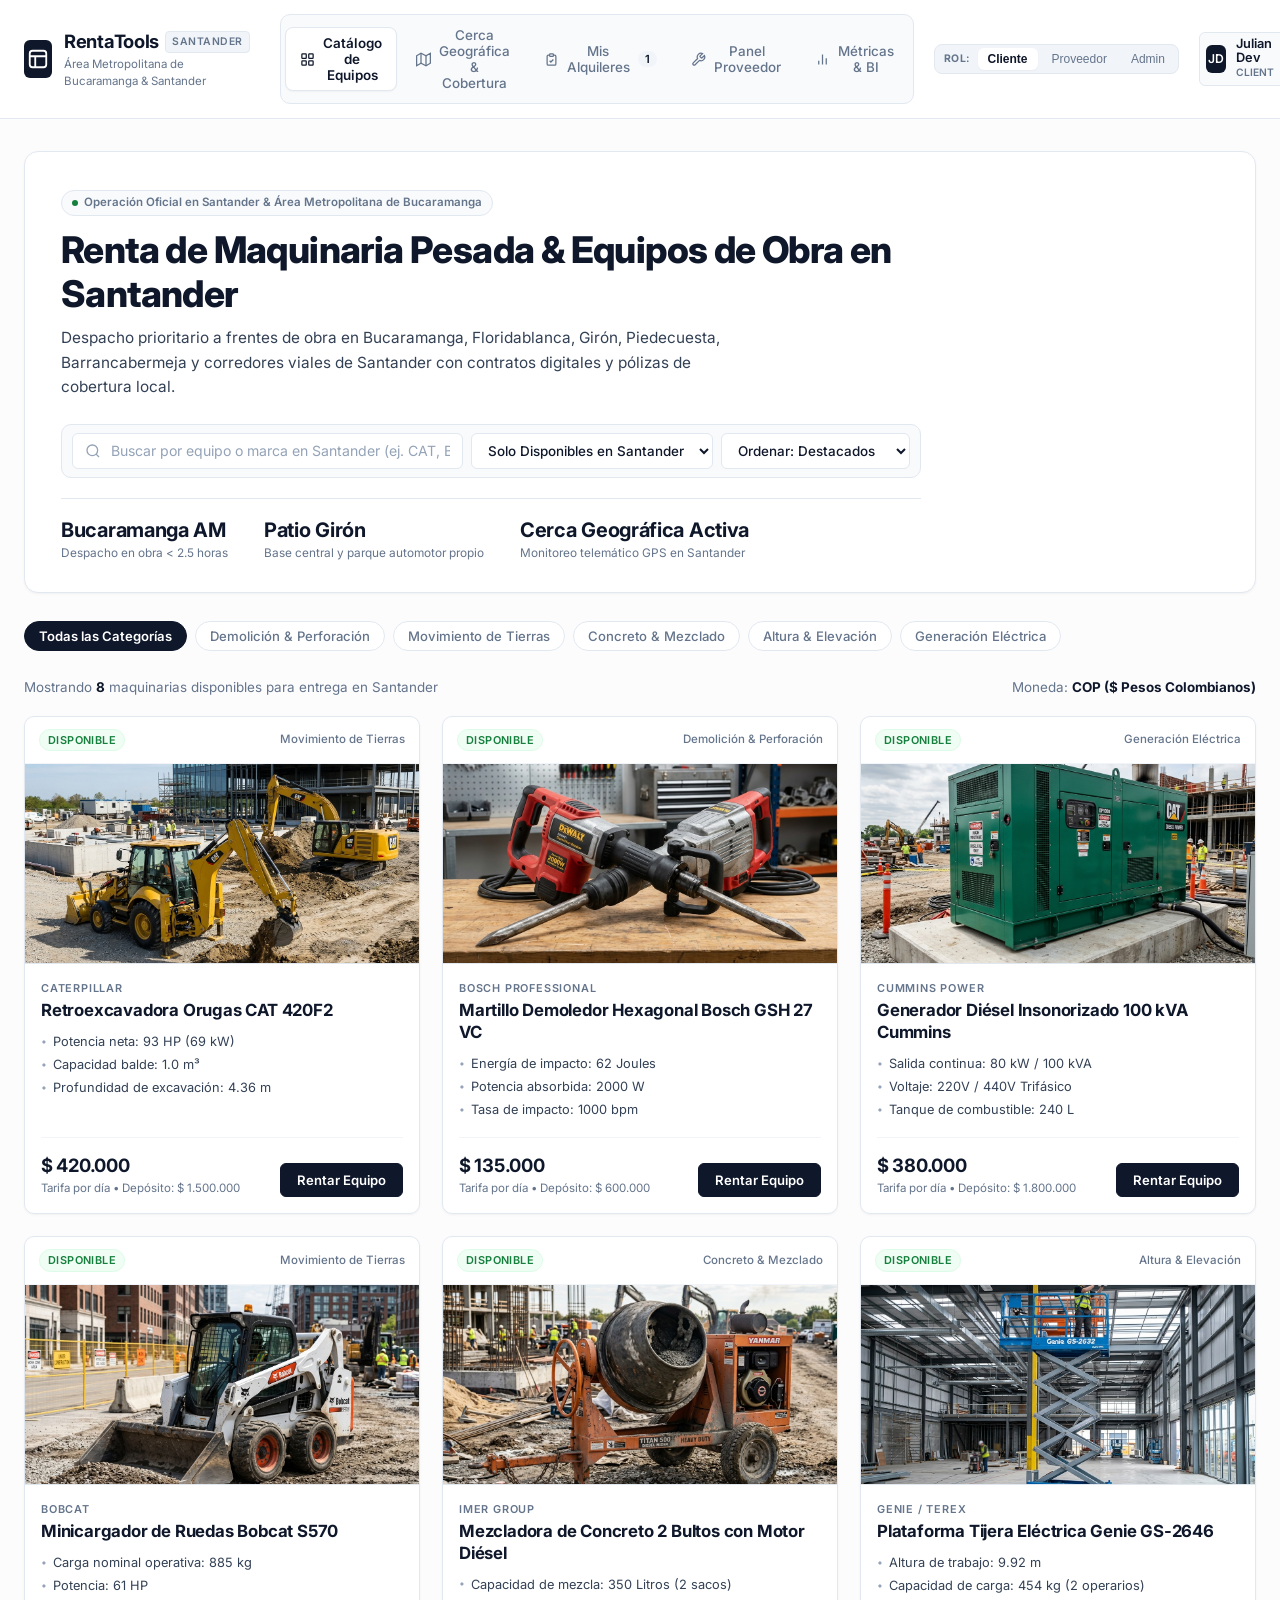
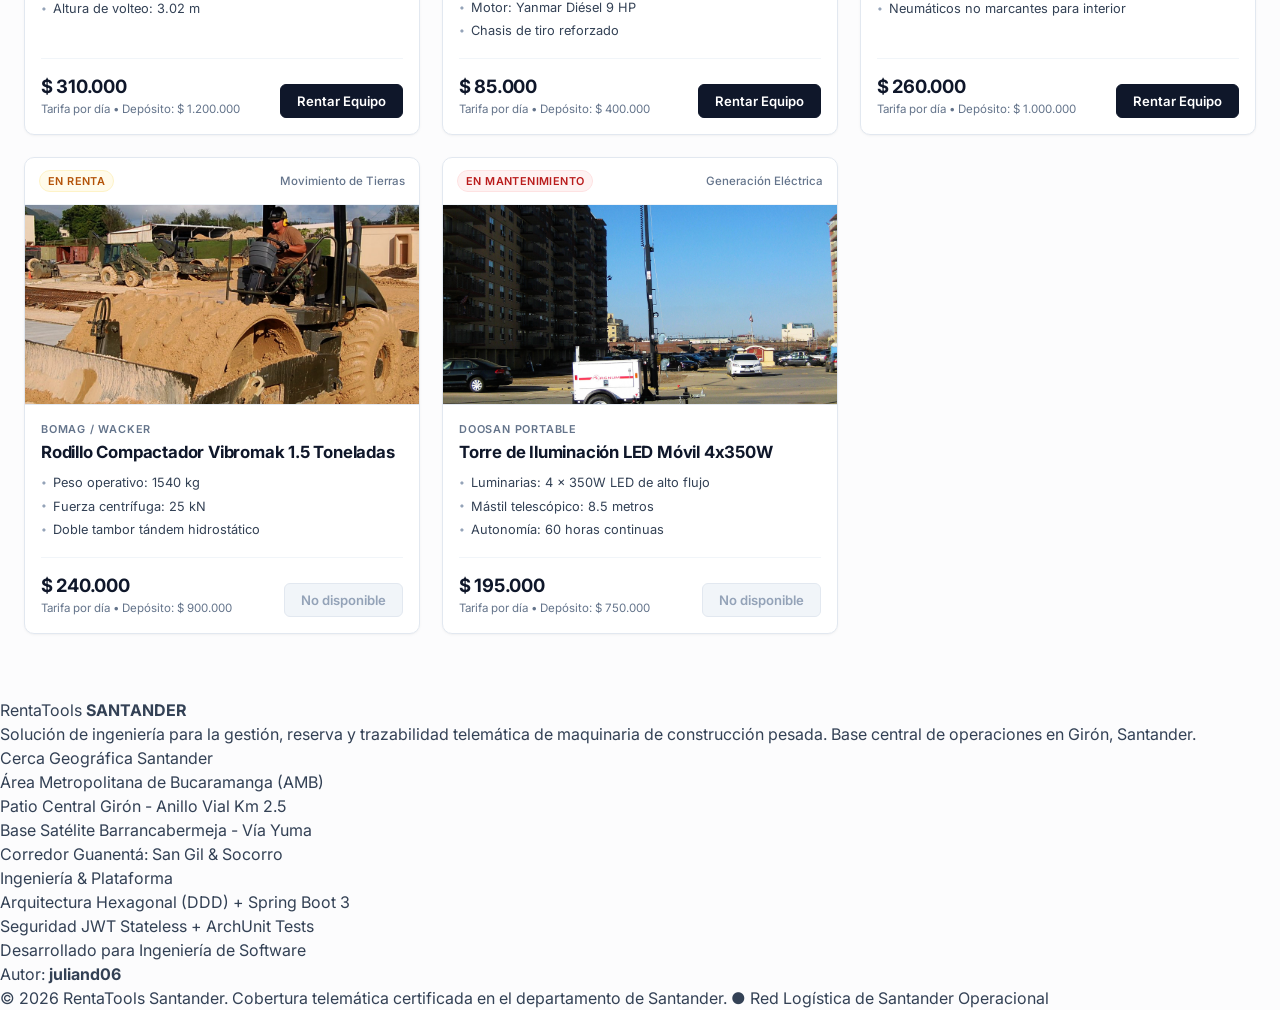
==== commit af960160: "feat(santander): enfocar proyecto en Santander y AMB, agregar cerca geográfica interactiva y optimiz" ====
--- a/frontend/src/index.html
+++ b/frontend/src/index.html
@@ -3,9 +3,9 @@
 <head>
     <meta charset="UTF-8">
     <meta name="viewport" content="width=device-width, initial-scale=1.0">
-    <meta name="description" content="RentaTools PRO — Plataforma Profesional de Renta de Maquinaria y Equipos de Construcción. Catálogo certificado en tiempo real, gestión de contratos y métricas de operación.">
+    <meta name="description" content="RentaTools Santander — Plataforma Profesional de Renta de Maquinaria y Equipos de Construcción. Cobertura oficial en el Área Metropolitana de Bucaramanga y Santander con cerca geográfica telemática.">
     <meta name="theme-color" content="#ffffff">
-    <title>RentaTools PRO | Plataforma de Renta de Maquinaria de Construcción</title>
+    <title>RentaTools Santander | Maquinaria y Equipos de Construcción</title>
     <!-- Google Fonts: Inter & JetBrains Mono -->
     <link rel="preconnect" href="https://fonts.googleapis.com">
     <link rel="preconnect" href="https://fonts.gstatic.com" crossorigin>
@@ -22,7 +22,7 @@
         <!-- NAVBAR PRINCIPAL -->
         <header class="app-header">
             <div class="header-inner">
-                <!-- Logotipo e Identidad Minimalista -->
+                <!-- Logotipo e Identidad Santander -->
                 <div class="brand-container" id="logo-refresh" style="cursor: pointer;" title="Ir al Catálogo">
                     <div class="brand-logo-icon">
                         <svg viewBox="0 0 24 24" width="22" height="22" fill="none" stroke="currentColor" stroke-width="2">
@@ -31,8 +31,8 @@
                         </svg>
                     </div>
                     <div class="brand-text-block">
-                        <span class="brand-title">RentaTools <span class="brand-accent">PRO</span></span>
-                        <span class="brand-tagline">Equipos &amp; Maquinaria de Obra</span>
+                        <span class="brand-title">RentaTools <span class="brand-accent">SANTANDER</span></span>
+                        <span class="brand-tagline">Área Metropolitana de Bucaramanga &amp; Santander</span>
                     </div>
                 </div>
 
@@ -48,6 +48,15 @@
                             </svg>
                         </span> Catálogo de Equipos
                     </button>
+                    <button class="nav-tab" data-target="section-coverage" id="tab-coverage">
+                        <span class="nav-icon">
+                            <svg width="15" height="15" viewBox="0 0 24 24" fill="none" stroke="currentColor" stroke-width="2">
+                                <polygon points="1 6 1 22 8 18 16 22 23 18 23 2 16 6 8 2 1 6"/>
+                                <line x1="8" y1="2" x2="8" y2="18"/>
+                                <line x1="16" y1="6" x2="16" y2="22"/>
+                            </svg>
+                        </span> Cerca Geográfica &amp; Cobertura
+                    </button>
                     <button class="nav-tab" data-target="section-client-rentals" id="tab-my-rentals">
                         <span class="nav-icon">
                             <svg width="15" height="15" viewBox="0 0 24 24" fill="none" stroke="currentColor" stroke-width="2">
@@ -104,21 +113,21 @@
         <main class="app-main-content">
 
             <!-- ============================================================= -->
-            <!-- SECCIÓN 1: HERO & CATÁLOGO DE MAQUINARIA                      -->
+            <!-- SECCIÓN 1: HERO & CATÁLOGO DE MAQUINARIA SANTANDER            -->
             <!-- ============================================================= -->
             <section id="section-catalog" class="content-section active">
                 
-                <!-- Hero Promocional Sereno y Minimalista -->
+                <!-- Hero Promocional Sereno Enfocado en Santander -->
                 <div class="hero-banner">
                     <div class="hero-content">
                         <div class="hero-badge">
-                            <span class="pulse-dot"></span> Equipos Certificados en Tiempo Real
+                            <span class="pulse-dot"></span> Operación Oficial en Santander &amp; Área Metropolitana de Bucaramanga
                         </div>
                         <h2 class="hero-title">
-                            Renta de Maquinaria Pesada &amp; Equipos de Obra
+                            Renta de Maquinaria Pesada &amp; Equipos de Obra en Santander
                         </h2>
                         <p class="hero-desc">
-                            Disponibilidad inmediata, liquidación de tarifas transparentes y seguimiento digital de contratos para proyectos de ingeniería civil y arquitectura.
+                            Despacho prioritario a frentes de obra en Bucaramanga, Floridablanca, Girón, Piedecuesta, Barrancabermeja y corredores viales de Santander con contratos digitales y pólizas de cobertura local.
                         </p>
 
                         <!-- Filtros Rápidos y Buscador en el Hero -->
@@ -130,13 +139,13 @@
                                         <line x1="21" y1="21" x2="16.65" y2="16.65"/>
                                     </svg>
                                 </span>
-                                <input type="text" id="catalog-search" placeholder="Buscar por equipo o marca (ej. Caterpillar, Bosch, IMER)..." aria-label="Buscar maquinaria">
+                                <input type="text" id="catalog-search" placeholder="Buscar por equipo o marca en Santander (ej. CAT, Bobcat, IMER, Bosch)..." aria-label="Buscar maquinaria">
                             </div>
                             <div class="search-filter-group">
                                 <select id="filter-availability" class="custom-select" aria-label="Filtrar por disponibilidad">
                                     <option value="ALL">Todas las disponibilidades</option>
-                                    <option value="AVAILABLE" selected>Solo Disponibles</option>
-                                    <option value="RENTED">En Renta</option>
+                                    <option value="AVAILABLE" selected>Solo Disponibles en Santander</option>
+                                    <option value="RENTED">En Renta en Obra</option>
                                     <option value="MAINTENANCE">En Mantenimiento</option>
                                 </select>
                                 <select id="sort-price" class="custom-select" aria-label="Ordenar por precio">
@@ -147,19 +156,19 @@
                             </div>
                         </div>
 
-                        <!-- Fila de Métricas Clave Tranquilas -->
+                        <!-- Fila de Métricas Clave de Santander -->
                         <div class="hero-stats-row">
                             <div class="stat-item">
-                                <span class="stat-number">32 Equipos</span>
-                                <span class="stat-text">Flota total registrada</span>
+                                <span class="stat-number">Bucaramanga AM</span>
+                                <span class="stat-text">Despacho en obra &lt; 2.5 horas</span>
                             </div>
                             <div class="stat-item">
-                                <span class="stat-number">&lt; 24 Horas</span>
-                                <span class="stat-text">Despacho en obra</span>
+                                <span class="stat-number">Patio Girón</span>
+                                <span class="stat-text">Base central y parque automotor propio</span>
                             </div>
                             <div class="stat-item">
-                                <span class="stat-number">100% Digital</span>
-                                <span class="stat-text">Contratos y pólizas de garantía</span>
+                                <span class="stat-number">Cerca Geográfica Activa</span>
+                                <span class="stat-text">Monitoreo telemático GPS en Santander</span>
                             </div>
                         </div>
                     </div>
@@ -192,7 +201,7 @@
                 <!-- Encabezado de Resultados del Catálogo -->
                 <div class="catalog-header-bar">
                     <div class="catalog-count-info">
-                        Mostrando <strong id="catalog-count-num">8</strong> maquinarias en catálogo
+                        Mostrando <strong id="catalog-count-num">8</strong> maquinarias disponibles para entrega en Santander
                     </div>
                     <div class="currency-tag">
                         <span>Moneda: <strong>COP ($ Pesos Colombianos)</strong></span>
@@ -206,7 +215,227 @@
             </section>
 
             <!-- ============================================================= -->
-            <!-- SECCIÓN 2: MIS ALQUILERES & SEGUIMIENTO (CLIENTE)            -->
+            <!-- SECCIÓN 2: CERCA GEOGRÁFICA & RED LOGÍSTICA SANTANDER        -->
+            <!-- ============================================================= -->
+            <section id="section-coverage" class="content-section">
+                <div class="section-header">
+                    <div>
+                        <h2 class="section-title">
+                            <svg width="20" height="20" viewBox="0 0 24 24" fill="none" stroke="currentColor" stroke-width="2">
+                                <polygon points="1 6 1 22 8 18 16 22 23 18 23 2 16 6 8 2 1 6"/>
+                                <line x1="8" y1="2" x2="8" y2="18"/>
+                                <line x1="16" y1="6" x2="16" y2="22"/>
+                            </svg>
+                            Cerca Geográfica &amp; Red Logística Santander
+                        </h2>
+                        <p class="section-desc">Delimitación telemática del perímetro operativo con centros de despacho en Girón, Floridablanca y Barrancabermeja.</p>
+                    </div>
+                    <div class="geofence-live-badge">
+                        <span class="pulse-indicator"></span> Cerca Geográfica Activa • 100% Monitoreo GPS
+                    </div>
+                </div>
+
+                <!-- Tarjetas de Información Rápida de Zonas de Cobertura -->
+                <div class="coverage-zones-cards">
+                    <div class="zone-pill-card active-zone">
+                        <span class="zone-tag">Zona Metropolitana 1</span>
+                        <h4>Área Metropolitana de Bucaramanga</h4>
+                        <p>Bucaramanga, Floridablanca, Girón, Piedecuesta.</p>
+                        <span class="zone-meta">✓ Despacho express &lt; 2.5 h • Flete Bonificado</span>
+                    </div>
+                    <div class="zone-pill-card">
+                        <span class="zone-tag">Zona Aeroportuaria 1B</span>
+                        <h4>Lebrija &amp; Corredor Palonegro</h4>
+                        <p>Lebrija, Aeropuerto Palonegro, La Fortuna.</p>
+                        <span class="zone-meta">✓ Despacho &lt; 3.5 h • Cobertura total</span>
+                    </div>
+                    <div class="zone-pill-card">
+                        <span class="zone-tag">Zona Industrial 2</span>
+                        <h4>Magdalena Medio &amp; Barrancabermeja</h4>
+                        <p>Barrancabermeja, El Centro, Lizama, Yuma.</p>
+                        <span class="zone-meta">✓ Despacho pesado &lt; 6 h • Base satélite propia</span>
+                    </div>
+                    <div class="zone-pill-card">
+                        <span class="zone-tag">Zona Provincial 3</span>
+                        <h4>Provincias Guanentá &amp; Comunera</h4>
+                        <p>San Gil, Socorro, Barichara, Aratoca.</p>
+                        <span class="zone-meta">✓ Despacho programado &lt; 8 h • Camabaja certificada</span>
+                    </div>
+                </div>
+
+                <!-- Cuadrícula Principal: Mapa Interactivo de Santander & Simulador -->
+                <div class="geofence-main-grid">
+                    
+                    <!-- Tarjeta del Mapa SVG de la Cerca Geográfica -->
+                    <div class="glass-card geofence-map-card">
+                        <div class="geofence-map-header">
+                            <div>
+                                <h3 class="chart-title">Mapa Telemático de la Cerca Geográfica (Santander)</h3>
+                                <p class="chart-sub">Perímetro operativo delimitado y ubicación en vivo de la flota activa</p>
+                            </div>
+                            <span class="geofence-gps-live">
+                                <span class="pulse-dot"></span> GPS Live
+                            </span>
+                        </div>
+
+                        <!-- Visualización Cartográfica Vectorial Limpia de Santander -->
+                        <div class="geofence-svg-wrapper">
+                            <svg class="geofence-map-svg" viewBox="0 0 650 480" fill="none" xmlns="http://www.w3.org/2000/svg">
+                                <!-- Fondo sutil del departamento de Santander -->
+                                <path d="M70,80 L240,40 L420,50 L580,120 L610,240 L540,380 L440,440 L260,450 L110,400 L50,260 Z" class="map-dept-boundary" />
+                                
+                                <!-- Cerca Geográfica Perímetro Exterior (Línea punteada) -->
+                                <path d="M120,110 L280,70 L480,90 L550,210 L500,360 L380,410 L200,390 L100,280 Z" class="map-geofence-perimeter" />
+
+                                <!-- Perímetro Cerca 1: Área Metropolitana de Bucaramanga (Destacado) -->
+                                <ellipse cx="330" cy="220" rx="145" ry="110" class="map-amb-geofence-area" />
+                                <ellipse cx="330" cy="220" rx="145" ry="110" class="map-amb-geofence-stroke" />
+
+                                <!-- Conexiones viales principales de Santander -->
+                                <line x1="160" y1="210" x2="310" y2="220" class="map-highway" /> <!-- Barranca a Girón -->
+                                <line x1="310" y1="220" x2="340" y2="185" class="map-highway" /> <!-- Girón a Bmanga -->
+                                <line x1="340" y1="185" x2="360" y2="240" class="map-highway" /> <!-- Bmanga a Florida -->
+                                <line x1="360" y1="240" x2="375" y2="280" class="map-highway" /> <!-- Florida a Piedecuesta -->
+                                <line x1="375" y1="280" x2="430" y2="360" class="map-highway" /> <!-- Piedecuesta a San Gil -->
+
+                                <!-- Nodos de Municipios y Patios Logísticos -->
+                                <!-- Patio Central Girón -->
+                                <g class="map-node-hub" transform="translate(310, 220)">
+                                    <circle r="12" class="hub-pulse" />
+                                    <circle r="6" class="hub-center" />
+                                    <text x="12" y="4" class="map-hub-label">Girón (Patio Central - Anillo Vial)</text>
+                                </g>
+
+                                <!-- Bucaramanga -->
+                                <g class="map-node-city" transform="translate(345, 180)">
+                                    <circle r="5" class="city-dot" />
+                                    <text x="10" y="4" class="map-city-label">Bucaramanga (Cabecera / Centro)</text>
+                                </g>
+
+                                <!-- Floridablanca -->
+                                <g class="map-node-city" transform="translate(365, 235)">
+                                    <circle r="5" class="city-dot" />
+                                    <text x="10" y="4" class="map-city-label">Floridablanca (Cañaveral / Ruitoque)</text>
+                                </g>
+
+                                <!-- Piedecuesta -->
+                                <g class="map-node-city" transform="translate(375, 280)">
+                                    <circle r="5" class="city-dot" />
+                                    <text x="10" y="4" class="map-city-label">Piedecuesta (Guatiguará)</text>
+                                </g>
+
+                                <!-- Lebrija / Aeropuerto -->
+                                <g class="map-node-city" transform="translate(250, 195)">
+                                    <circle r="5" class="city-dot" />
+                                    <text x="-12" y="-8" class="map-city-label text-right">Lebrija (Palonegro)</text>
+                                </g>
+
+                                <!-- Barrancabermeja -->
+                                <g class="map-node-subhub" transform="translate(150, 210)">
+                                    <circle r="8" class="subhub-circle" />
+                                    <circle r="4" class="city-dot" />
+                                    <text x="-14" y="16" class="map-city-label text-right">Barrancabermeja (Yuma)</text>
+                                </g>
+
+                                <!-- San Gil -->
+                                <g class="map-node-city" transform="translate(435, 360)">
+                                    <circle r="5" class="city-dot" />
+                                    <text x="10" y="4" class="map-city-label">San Gil (Guanentá)</text>
+                                </g>
+
+                                <!-- Maquinaria con GPS activo en el AMB (Puntos verdes) -->
+                                <g class="map-fleet-marker" transform="translate(325, 205)">
+                                    <circle r="4" class="fleet-dot active-gps" />
+                                    <text x="7" y="-3" class="fleet-tag">CAT-420F2 (Girón)</text>
+                                </g>
+                                <g class="map-fleet-marker" transform="translate(355, 215)">
+                                    <circle r="4" class="fleet-dot active-gps" />
+                                    <text x="7" y="-3" class="fleet-tag">Bobcat-S570 (Florida)</text>
+                                </g>
+                                <g class="map-fleet-marker" transform="translate(335, 170)">
+                                    <circle r="4" class="fleet-dot active-gps" />
+                                    <text x="7" y="-3" class="fleet-tag">Bosch-GSH27 (Centro)</text>
+                                </g>
+                                <g class="map-fleet-marker" transform="translate(165, 200)">
+                                    <circle r="4" class="fleet-dot active-gps" />
+                                    <text x="7" y="-3" class="fleet-tag">Cummins-100kVA (Barranca)</text>
+                                </g>
+                            </svg>
+                        </div>
+
+                        <!-- Leyenda del Mapa -->
+                        <div class="geofence-map-legend">
+                            <div class="legend-chip"><span class="legend-color-box zone-amb-box"></span> Área Metropolitana (Flete Bonificado)</div>
+                            <div class="legend-chip"><span class="legend-color-box hub-box"></span> Patio Central de Despacho (Girón)</div>
+                            <div class="legend-chip"><span class="legend-color-box gps-box"></span> Flota Telemática GPS en Obra</div>
+                        </div>
+                    </div>
+
+                    <!-- Tarjeta Validadora de Cobertura en Vivo -->
+                    <div class="glass-card geofence-validator-card">
+                        <h3 class="chart-title">Validador de Entrega en Santander</h3>
+                        <p class="chart-sub">Comprueba la viabilidad de despacho y tiempo de llegada a tu frente de obra</p>
+
+                        <div class="validator-controls">
+                            <div class="form-field">
+                                <label for="geofence-municipality-select">Selecciona Municipio o Sector de Obra *</label>
+                                <select id="geofence-municipality-select" class="custom-select">
+                                    <option value="bga" selected>Bucaramanga (Cabecera, Centro, Provenza, Norte)</option>
+                                    <option value="florida">Floridablanca (Cañaveral, Menzuly, Ruitoque, El Bosque)</option>
+                                    <option value="giron">Girón (Parque Industrial Chimitá, El Poblado, Rincón)</option>
+                                    <option value="piede">Piedecuesta (Guatiguará, Barroblanco, La Cantera)</option>
+                                    <option value="lebrija">Lebrija (Aeropuerto Palonegro, La Fortuna)</option>
+                                    <option value="barranca">Barrancabermeja (Sector Petroquímico, Yuma, Galán)</option>
+                                    <option value="sangil">San Gil &amp; Socorro (Provincia Guanentá / Comunera)</option>
+                                </select>
+                            </div>
+
+                            <div class="form-field">
+                                <label for="geofence-address-input">Dirección de Obra o Punto de Referencia</label>
+                                <input type="text" id="geofence-address-input" value="Autopista Floridablanca Km 4, Condominio Mensulí" placeholder="Ej. Anillo Vial Girón - Floridablanca Km 2.5">
+                            </div>
+
+                            <!-- Resultado de Validación Dinámico -->
+                            <div class="geofence-result-box" id="geofence-result-box">
+                                <div class="result-status-header">
+                                    <span class="result-icon-check">✓</span>
+                                    <div>
+                                        <strong class="result-status-title" id="geo-status-title">DENTRO DE LA CERCA GEOGRÁFICA ACTIVA</strong>
+                                        <span class="result-status-sub" id="geo-status-sub">Área Metropolitana de Bucaramanga • Despacho Habilitado</span>
+                                    </div>
+                                </div>
+
+                                <div class="result-specs-grid">
+                                    <div class="spec-cell">
+                                        <span class="spec-cell-label">Patio de Salida:</span>
+                                        <strong class="spec-cell-val" id="geo-depot-val">Patio Central Girón (Anillo Vial)</strong>
+                                    </div>
+                                    <div class="spec-cell">
+                                        <span class="spec-cell-label">Tiempo Estimado:</span>
+                                        <strong class="spec-cell-val" id="geo-time-val">&lt; 2 Horas</strong>
+                                    </div>
+                                    <div class="spec-cell">
+                                        <span class="spec-cell-label">Condición Flete:</span>
+                                        <strong class="spec-cell-val" id="geo-freight-val">Tarifa Plana Metropolitana ($0 recargo)</strong>
+                                    </div>
+                                    <div class="spec-cell">
+                                        <span class="spec-cell-label">Póliza Departamental:</span>
+                                        <strong class="spec-cell-val" id="geo-policy-val">Sura Obra Santander Vigente</strong>
+                                    </div>
+                                </div>
+
+                                <button class="btn-primary w-full" id="btn-geo-rent-now">
+                                    Rentar Equipo para este Frente de Obra
+                                </button>
+                            </div>
+                        </div>
+                    </div>
+
+                </div>
+            </section>
+
+            <!-- ============================================================= -->
+            <!-- SECCIÓN 3: MIS ALQUILERES & SEGUIMIENTO (CLIENTE)            -->
             <!-- ============================================================= -->
             <section id="section-client-rentals" class="content-section">
                 <div class="section-header">
@@ -217,9 +446,9 @@
                                 <rect x="9" y="3" width="6" height="4" rx="1"/>
                                 <path d="M9 14l2 2 4-4"/>
                             </svg>
-                            Centro de Control de Alquileres
+                            Centro de Control de Alquileres Santander
                         </h2>
-                        <p class="section-desc">Monitorea el ciclo de vida de tus solicitudes, confirmación de depósito y actas de obra.</p>
+                        <p class="section-desc">Monitorea el ciclo de vida de tus solicitudes, confirmación de depósito y actas de obra en Santander.</p>
                     </div>
                     <button class="btn-primary" id="btn-new-rental-nav">
                         + Solicitar Otra Maquinaria
@@ -233,7 +462,7 @@
             </section>
 
             <!-- ============================================================= -->
-            <!-- SECCIÓN 3: PANEL DE PROVEEDOR (PUBLICACIÓN DE EQUIPOS)        -->
+            <!-- SECCIÓN 4: PANEL DE PROVEEDOR (PUBLICACIÓN DE EQUIPOS)        -->
             <!-- ============================================================= -->
             <section id="section-provider" class="content-section">
                 <div class="section-header">
@@ -242,12 +471,12 @@
                             <svg width="20" height="20" viewBox="0 0 24 24" fill="none" stroke="currentColor" stroke-width="2">
                                 <path d="M14.7 6.3a1 1 0 000 1.4l1.6 1.6a1 1 0 001.4 0l3.77-3.77a6 6 0 01-7.94 7.94l-6.91 6.91a2.12 2.12 0 01-3-3l6.91-6.91a6 6 0 017.94-7.94l-3.76 3.76z"/>
                             </svg>
-                            Portal del Proveedor de Maquinaria
+                            Portal del Proveedor de Maquinaria (Santander)
                         </h2>
-                        <p class="section-desc">Publica equipos en renta, gestiona el inventario de tu parque automotor y maximiza tu rentabilidad.</p>
+                        <p class="section-desc">Publica equipos en renta, gestiona el inventario de tu parque automotor en Girón/Bucaramanga y maximiza tu rentabilidad.</p>
                     </div>
                     <div class="provider-earnings-badge">
-                        <span>Ganancias este mes: <strong id="provider-month-earnings">$ 14.850.000 COP</strong></span>
+                        <span>Ganancias este mes en Santander: <strong id="provider-month-earnings">$ 14.850.000 COP</strong></span>
                     </div>
                 </div>
 
@@ -277,7 +506,7 @@
 
                             <div class="form-row">
                                 <div class="form-field">
-                                    <label for="new-tool-price">Tarifa por Día (COP) *</label>
+                                    <label for="new-tool-price">Tarifa por Día en Santander (COP) *</label>
                                     <input type="number" id="new-tool-price" required min="10000" step="5000" placeholder="Ej. 350000">
                                 </div>
                                 <div class="form-field">
@@ -299,11 +528,11 @@
 
                             <div class="form-field">
                                 <label for="new-tool-specs">Especificaciones Técnicas Clave</label>
-                                <textarea id="new-tool-specs" rows="3" placeholder="Ej. Potencia: 44.1 kW, Peso Operativo: 5.4 Ton, Capacidad de Cucharón: 0.22 m³"></textarea>
+                                <textarea id="new-tool-specs" rows="3" placeholder="Ej. Potencia: 44.1 kW, Peso Operativo: 5.4 Ton, Capacidad de Cucharón: 0.22 m³, Ubicación: Patio Girón"></textarea>
                             </div>
 
                             <button type="submit" class="btn-primary w-full">
-                                Publicar en el Catálogo
+                                Publicar en el Catálogo de Santander
                             </button>
                         </form>
                     </div>
@@ -311,7 +540,7 @@
                     <!-- Lista de Equipos del Proveedor -->
                     <div class="glass-card provider-inventory-card">
                         <h3 class="card-heading">
-                            Equipos Registrados (<span id="provider-tools-count">4</span>)
+                            Equipos Registrados en Santander (<span id="provider-tools-count">4</span>)
                         </h3>
                         <div class="provider-tools-list" id="provider-tools-list">
                             <!-- Inyectado vía JS -->
@@ -321,7 +550,7 @@
             </section>
 
             <!-- ============================================================= -->
-            <!-- SECCIÓN 4: ANALÍTICAS Y BUSINESS INTELLIGENCE (ADMIN)         -->
+            <!-- SECCIÓN 5: ANALÍTICAS Y BUSINESS INTELLIGENCE SANTANDER       -->
             <!-- ============================================================= -->
             <section id="section-analytics" class="content-section">
                 <div class="section-header">
@@ -330,12 +559,12 @@
                             <svg width="20" height="20" viewBox="0 0 24 24" fill="none" stroke="currentColor" stroke-width="2">
                                 <path d="M18 20V10M12 20V4M6 20v-6"/>
                             </svg>
-                            Tablero Ejecutivo de Analítica &amp; Negocio
+                            Tablero Ejecutivo de Analítica &amp; Negocio Santander
                         </h2>
-                        <p class="section-desc">Métricas operativas del backend, facturación consolidada y ocupación del parque automotor.</p>
+                        <p class="section-desc">Métricas operativas del parque automotor en el departamento de Santander y Área Metropolitana de Bucaramanga.</p>
                     </div>
                     <button class="btn-secondary" id="btn-download-pdf-report">
-                        Descargar Informe (PDF)
+                        Descargar Informe Gerencial (PDF)
                     </button>
                 </div>
 
@@ -349,7 +578,7 @@
                             </svg>
                         </div>
                         <div class="kpi-data">
-                            <span class="kpi-label">Ingresos Totales Facturados</span>
+                            <span class="kpi-label">Facturación Total Santander</span>
                             <span class="kpi-value" id="kpi-revenue">$ 48.720.000 COP</span>
                             <span class="kpi-trend positive">+18.4% vs mes anterior</span>
                         </div>
@@ -363,9 +592,9 @@
                             </svg>
                         </div>
                         <div class="kpi-data">
-                            <span class="kpi-label">Alquileres Activos en Obra</span>
+                            <span class="kpi-label">Equipos en Obra Activa</span>
                             <span class="kpi-value" id="kpi-active-rentals">14</span>
-                            <span class="kpi-trend positive">92% tasa de cumplimiento</span>
+                            <span class="kpi-trend positive">92% cumplimiento de entrega</span>
                         </div>
                     </div>
                     <div class="kpi-card">
@@ -376,7 +605,7 @@
                             </svg>
                         </div>
                         <div class="kpi-data">
-                            <span class="kpi-label">Total Maquinaria en Sistema</span>
+                            <span class="kpi-label">Flota en Patios de Santander</span>
                             <span class="kpi-value" id="kpi-total-tools">32 Equipos</span>
                             <span class="kpi-trend neutral">26 Disponibles / 6 En Renta</span>
                         </div>
@@ -396,87 +625,112 @@
                     </div>
                 </div>
 
-                <!-- Gráficos de Negocio -->
+                <!-- Gráficos de Negocio Claros y Visibles -->
                 <div class="charts-grid">
+                    
+                    <!-- Gráfico 1: Barras Verticales Estructuradas -->
                     <div class="glass-card chart-card">
                         <div class="chart-header">
                             <div>
                                 <h3 class="chart-title">Distribución de Ingresos por Categoría</h3>
-                                <p class="chart-sub">Facturación consolidada (Millones de COP)</p>
+                                <p class="chart-sub">Facturación consolidada en Santander (Millones de COP)</p>
                             </div>
                             <span class="chart-tag">Últimos 30 días</span>
                         </div>
                         <div class="bar-chart-container" id="bar-chart-container">
-                            <!-- Inyectado vía JS -->
-                        </div>
-                    </div>
-
+                            <!-- Inyectado y estructurado vía JS con ejes y barras legibles -->
+                        </div>
+                    </div>
+
+                    <!-- Gráfico 2: Donut Circular con Centro de Datos -->
                     <div class="glass-card chart-card">
                         <div class="chart-header">
                             <div>
-                                <h3 class="chart-title">Estado de la Flota Industrial</h3>
-                                <p class="chart-sub">Disponibilidad en tiempo real</p>
-                            </div>
-                            <span class="chart-tag">Flota Activa</span>
+                                <h3 class="chart-title">Estado del Parque de Maquinaria</h3>
+                                <p class="chart-sub">Disponibilidad en patios de Santander</p>
+                            </div>
+                            <span class="chart-tag">Patios AMB</span>
                         </div>
                         <div class="donut-chart-container">
-                            <svg class="donut-svg" viewBox="0 0 200 200" id="donut-chart-svg">
-                                <circle cx="100" cy="100" r="75" class="donut-bg" />
-                                <circle cx="100" cy="100" r="75" class="donut-segment segment-available" id="donut-seg-available" />
-                                <circle cx="100" cy="100" r="75" class="donut-segment segment-rented" id="donut-seg-rented" />
-                                <circle cx="100" cy="100" r="75" class="donut-segment segment-maint" id="donut-seg-maint" />
-                            </svg>
+                            <div class="donut-svg-wrapper">
+                                <svg class="donut-svg" viewBox="0 0 200 200" id="donut-chart-svg">
+                                    <circle cx="100" cy="100" r="65" class="donut-bg" />
+                                    <circle cx="100" cy="100" r="65" class="donut-segment segment-available" id="donut-seg-available" />
+                                    <circle cx="100" cy="100" r="65" class="donut-segment segment-rented" id="donut-seg-rented" />
+                                    <circle cx="100" cy="100" r="65" class="donut-segment segment-maint" id="donut-seg-maint" />
+                                </svg>
+                                <div class="donut-center-info">
+                                    <strong class="donut-center-number">32</strong>
+                                    <span class="donut-center-label">Equipos Santander</span>
+                                </div>
+                            </div>
                             <div class="donut-legend">
-                                <div class="legend-row"><span><span class="dot dot-available"></span> Disponible</span> <strong id="pct-available">78%</strong></div>
-                                <div class="legend-row"><span><span class="dot dot-rented"></span> En Renta</span> <strong id="pct-rented">16%</strong></div>
-                                <div class="legend-row"><span><span class="dot dot-maint"></span> Mantenimiento</span> <strong id="pct-maint">6%</strong></div>
-                            </div>
-                        </div>
+                                <div class="legend-row"><span><span class="dot dot-available"></span> Disponible</span> <strong id="pct-available">78% (25 eq)</strong></div>
+                                <div class="legend-row"><span><span class="dot dot-rented"></span> En Renta</span> <strong id="pct-rented">16% (5 eq)</strong></div>
+                                <div class="legend-row"><span><span class="dot dot-maint"></span> Mantenimiento</span> <strong id="pct-maint">6% (2 eq)</strong></div>
+                            </div>
+                        </div>
+                    </div>
+                </div>
+
+                <!-- Gráfico 3 Adicional: Distribución Regional de Despacho en Santander -->
+                <div class="glass-card regional-distribution-card">
+                    <div class="chart-header">
+                        <div>
+                            <h3 class="chart-title">Despacho y Actividad por Municipio en Santander</h3>
+                            <p class="chart-sub">Participación porcentual y maquinaria operando dentro del Área Metropolitana y provincias</p>
+                        </div>
+                        <span class="chart-tag">Operación Santander</span>
+                    </div>
+                    <div class="regional-bars-list" id="santander-regional-bars">
+                        <!-- Inyectado vía JS -->
                     </div>
                 </div>
             </section>
 
         </main>
 
-        <!-- FOOTER ELEGANTE -->
+        <!-- FOOTER ELEGANTE SANTANDER -->
         <footer class="app-footer">
             <div class="footer-inner">
                 <div class="footer-col">
-                    <span class="footer-brand">RentaTools <strong>PRO</strong></span>
-                    <p class="footer-desc">Solución de ingeniería para la gestión, reserva y trazabilidad de maquinaria de construcción pesada y equipos certificados.</p>
+                    <span class="footer-brand">RentaTools <strong>SANTANDER</strong></span>
+                    <p class="footer-desc">Solución de ingeniería para la gestión, reserva y trazabilidad telemática de maquinaria de construcción pesada. Base central de operaciones en Girón, Santander.</p>
                 </div>
                 <div class="footer-col">
-                    <span class="footer-title">Arquitectura del Proyecto</span>
+                    <span class="footer-title">Cerca Geográfica Santander</span>
                     <ul class="footer-links">
-                        <li><span>Arquitectura Hexagonal (DDD)</span></li>
-                        <li><span>Spring Boot 3 + Java 21</span></li>
-                        <li><span>Seguridad Stateless JWT</span></li>
-                        <li><span>PostgreSQL / H2 Database</span></li>
+                        <li><span>Área Metropolitana de Bucaramanga (AMB)</span></li>
+                        <li><span>Patio Central Girón - Anillo Vial Km 2.5</span></li>
+                        <li><span>Base Satélite Barrancabermeja - Vía Yuma</span></li>
+                        <li><span>Corredor Guanentá: San Gil &amp; Socorro</span></li>
                     </ul>
                 </div>
                 <div class="footer-col">
-                    <span class="footer-title">Demostración Académica</span>
-                    <p class="footer-desc">Desarrollado para la presentación final de Ingeniería de Software. Fase 8 Frontend.</p>
-                    <div class="footer-author-badge">
-                        <span>Autor: <strong>juliand06</strong></span>
-                    </div>
+                    <span class="footer-title">Ingeniería &amp; Plataforma</span>
+                    <ul class="footer-links">
+                        <li><span>Arquitectura Hexagonal (DDD) + Spring Boot 3</span></li>
+                        <li><span>Seguridad JWT Stateless + ArchUnit Tests</span></li>
+                        <li><span>Desarrollado para Ingeniería de Software</span></li>
+                        <li><span>Autor: <strong>juliand06</strong></span></li>
+                    </ul>
                 </div>
             </div>
             <div class="footer-bottom">
-                <span>© 2026 RentaTools PRO. Todos los derechos reservados.</span>
-                <span class="status-system-ok">● Todos los Servicios Operacionales</span>
+                <span>© 2026 RentaTools Santander. Cobertura telemática certificada en el departamento de Santander.</span>
+                <span class="status-system-ok">● Red Logística de Santander Operacional</span>
             </div>
         </footer>
     </div>
 
     <!-- ================================================================= -->
-    <!-- MODAL 1: CHECKOUT & RESERVA DE MAQUINARIA                         -->
+    <!-- MODAL 1: CHECKOUT & RESERVA DE MAQUINARIA EN SANTANDER            -->
     <!-- ================================================================= -->
     <div id="modal-reservation" class="modal-backdrop hidden" role="dialog" aria-modal="true" aria-labelledby="modal-res-title">
         <div class="modal-card">
             <button class="modal-close-btn" id="modal-res-close" aria-label="Cerrar ventana">✕</button>
             <div class="modal-header">
-                <span class="modal-badge">SOLICITUD DE ALQUILER</span>
+                <span class="modal-badge">SOLICITUD DE ALQUILER • SANTANDER</span>
                 <h3 id="modal-res-title" class="modal-title">Configurar Renta de Equipo</h3>
             </div>
             
@@ -496,7 +750,7 @@
                     </div>
                 </div>
 
-                <!-- Formulario de Fechas y Datos de Obra -->
+                <!-- Formulario de Fechas y Datos de Obra en Santander -->
                 <form id="form-create-reservation" class="form-standard">
                     <div class="form-row">
                         <div class="form-field">
@@ -510,13 +764,27 @@
                     </div>
 
                     <div class="form-field">
-                        <label for="res-project-address">Dirección de Entrega en Obra *</label>
-                        <input type="text" id="res-project-address" required placeholder="Ej. Calle 127 # 45-80, Obra Torre Norte, Bogotá">
+                        <label for="res-project-zone">Zona de Obra en Santander *</label>
+                        <select id="res-project-zone" class="custom-select">
+                            <option value="bga" selected>Bucaramanga (Cabecera, Centro, Provenza, Real de Minas)</option>
+                            <option value="florida">Floridablanca (Cañaveral, Valle de Menzuly, Ruitoque)</option>
+                            <option value="giron">Girón (Zona Industrial Chimitá, El Poblado)</option>
+                            <option value="piede">Piedecuesta (Guatiguará, Barroblanco)</option>
+                            <option value="lebrija">Lebrija (Aeropuerto Palonegro)</option>
+                            <option value="barranca">Barrancabermeja (Sector Petroquímico / Yuma)</option>
+                            <option value="provincias">Provincias (San Gil, Socorro, Barbosa)</option>
+                        </select>
+                    </div>
+
+                    <div class="form-field">
+                        <label for="res-project-address">Dirección Exacta en Obra (Santander) *</label>
+                        <input type="text" id="res-project-address" required placeholder="Ej. Autopista Floridablanca Km 4, Condominio Mensulí, Floridablanca, Santander">
+                        <div class="geofence-check-badge">✓ Cerca Geográfica Verificada: Despacho prioritario desde Patio Girón</div>
                     </div>
 
                     <div class="form-field">
                         <label for="res-notes">Instrucciones Especiales de Descargue (Opcional)</label>
-                        <input type="text" id="res-notes" placeholder="Ej. Requiere cama baja para descargue en sótano 1">
+                        <input type="text" id="res-notes" placeholder="Ej. Acceso para camabaja por vía de ingreso a Ruitoque Condominio">
                     </div>
 
                     <!-- Liquidación Automática en Tiempo Real -->
@@ -591,11 +859,11 @@
             <form id="form-register" class="form-standard hidden">
                 <div class="form-field">
                     <label for="reg-name">Nombre Completo o Razón Social *</label>
-                    <input type="text" id="reg-name" required placeholder="Ej. Constructora Andina S.A.S.">
+                    <input type="text" id="reg-name" required placeholder="Ej. Constructora Santander S.A.S.">
                 </div>
                 <div class="form-field">
                     <label for="reg-email">Correo Electrónico *</label>
-                    <input type="email" id="reg-email" required placeholder="contacto@constructora.com">
+                    <input type="email" id="reg-email" required placeholder="contacto@constructorasantander.com">
                 </div>
                 <div class="form-field">
                     <label for="reg-role">Rol en la Plataforma *</label>
@@ -616,15 +884,15 @@
     </div>
 
     <!-- ================================================================= -->
-    <!-- MODAL 3: VISOR DE CONTRATO / ACTA PDF                             -->
+    <!-- MODAL 3: VISOR DE CONTRATO / ACTA PDF EN SANTANDER                -->
     <!-- ================================================================= -->
     <div id="modal-contract-view" class="modal-backdrop hidden" role="dialog" aria-modal="true" aria-labelledby="modal-contract-title">
         <div class="modal-card contract-card">
             <button class="modal-close-btn" id="modal-contract-close" aria-label="Cerrar visor">✕</button>
             <div class="contract-doc-header">
-                <div class="contract-stamp">CERTIFICADO DIGITAL • FASE 7 &amp; 8</div>
+                <div class="contract-stamp">CERTIFICADO DIGITAL • FASE 7 &amp; 8 SANTANDER</div>
                 <h3 id="modal-contract-title" class="contract-heading">CONTRATO DE ARRENDAMIENTO DE MAQUINARIA PESADA</h3>
-                <span class="contract-id-tag" id="contract-code">REF: RT-CONTRATO-2026-0914</span>
+                <span class="contract-id-tag" id="contract-code">REF: RT-SAN-2026-0914</span>
             </div>
 
             <div class="contract-body-preview" id="contract-body-content">
--- a/frontend/src/styles.css
+++ b/frontend/src/styles.css
@@ -1377,63 +1377,120 @@
     background: var(--bg-surface-subtle);
     border: 1px solid var(--border-color);
     padding: 2px 8px;
-    border-radius: 4px;
-}
-
+/* --------------------------------------------------------------------------
+   Estilos de Gráficas de BI (Legibles, Nítidas y Estructuradas)
+   -------------------------------------------------------------------------- */
 .bar-chart-container {
     width: 100%;
-}
-
-.chart-bars {
+    min-height: 250px;
+}
+
+.bar-chart-visual {
+    position: relative;
+    width: 100%;
+    height: 250px;
+    padding: 10px 10px 30px 45px;
     display: flex;
     align-items: flex-end;
+}
+
+.bar-chart-gridlines {
+    position: absolute;
+    inset: 10px 10px 30px 45px;
+    display: flex;
+    flex-direction: column;
     justify-content: space-between;
-    height: 180px;
+    pointer-events: none;
+    border-bottom: 1px solid var(--border-color);
+}
+
+.bar-gridline {
+    position: relative;
+    width: 100%;
+    border-top: 1px dashed #e2e8f0;
+}
+
+.grid-val {
+    position: absolute;
+    left: -42px;
+    top: -8px;
+    font-size: 0.7rem;
+    font-family: var(--font-mono);
+    color: var(--text-muted);
+}
+
+.bar-chart-columns {
+    position: relative;
+    z-index: 2;
+    width: 100%;
+    height: 100%;
+    display: flex;
+    align-items: flex-end;
+    justify-content: space-around;
     gap: 12px;
-    padding-top: 10px;
-    border-bottom: 1px solid var(--border-color);
-}
-
-.chart-col {
-    display: flex;
-    flex-direction: column;
-    align-items: center;
+}
+
+.bar-column-item {
     flex: 1;
+    max-width: 58px;
     height: 100%;
+    display: flex;
+    flex-direction: column;
+    align-items: center;
     justify-content: flex-end;
-}
-
-.chart-bar-container {
+    position: relative;
+}
+
+.bar-column-val-tag {
+    font-size: 0.74rem;
+    font-weight: 700;
+    color: var(--text-primary);
+    margin-bottom: 6px;
+    background: var(--bg-surface-subtle);
+    border: 1px solid var(--border-color);
+    padding: 2px 6px;
+    border-radius: 4px;
+    white-space: nowrap;
+    box-shadow: var(--shadow-xs);
+}
+
+.bar-column-track {
     width: 100%;
-    max-width: 40px;
-    height: 140px;
+    height: 160px;
     background: var(--bg-surface-subtle);
-    border-radius: 4px 4px 0 0;
+    border-radius: 6px 6px 0 0;
     display: flex;
     align-items: flex-end;
     overflow: hidden;
-}
-
-.chart-bar-fill {
+    border: 1px solid var(--border-subtle);
+    border-bottom: none;
+}
+
+.bar-column-fill {
     width: 100%;
     background: var(--brand-primary);
     border-radius: 4px 4px 0 0;
-    transition: height 0.5s ease;
-}
-
-.chart-col-label {
+    transition: height 0.6s cubic-bezier(0.16, 1, 0.3, 1), background-color 0.15s ease;
+}
+
+.bar-column-item:hover .bar-column-fill {
+    background: #334155;
+}
+
+.bar-column-label {
+    position: absolute;
+    bottom: -24px;
     font-size: 0.72rem;
-    color: var(--text-muted);
-    margin-top: 8px;
-}
-
-.chart-col-val {
-    font-size: 0.72rem;
-    font-weight: 600;
-    color: var(--text-primary);
-}
-
-/* Donut Chart */
+    font-weight: 500;
+    color: var(--text-muted);
+    white-space: nowrap;
+    text-align: center;
+    max-width: 70px;
+    overflow: hidden;
+    text-overflow: ellipsis;
+}
+
+/* Donut Chart Mejorado con Centro de Información */
 .donut-chart-container {
     display: flex;
     flex-direction: column;
@@ -1441,22 +1498,31 @@
     padding: 10px 0;
 }
 
+.donut-svg-wrapper {
+    position: relative;
+    width: 170px;
+    height: 170px;
+    display: flex;
+    align-items: center;
+    justify-content: center;
+}
+
 .donut-svg {
-    width: 150px;
-    height: 150px;
+    width: 100%;
+    height: 100%;
     transform: rotate(-90deg);
 }
 
 .donut-bg {
     fill: none;
     stroke: var(--bg-surface-muted);
-    stroke-width: 24;
+    stroke-width: 22;
 }
 
 .donut-segment {
     fill: none;
-    stroke-width: 24;
-    transition: stroke-dasharray 0.6s ease;
+    stroke-width: 22;
+    transition: stroke-dasharray 0.6s ease, stroke-dashoffset 0.6s ease;
 }
 
 .segment-available {
@@ -1471,13 +1537,447 @@
     stroke: var(--status-maint-text);
 }
 
+.donut-center-info {
+    position: absolute;
+    display: flex;
+    flex-direction: column;
+    align-items: center;
+    justify-content: center;
+    text-align: center;
+    pointer-events: none;
+}
+
+.donut-center-number {
+    font-size: 1.6rem;
+    font-weight: 800;
+    color: var(--text-primary);
+    line-height: 1.1;
+}
+
+.donut-center-label {
+    font-size: 0.68rem;
+    color: var(--text-muted);
+    font-weight: 500;
+    max-width: 80px;
+    line-height: 1.2;
+}
+
 .donut-legend {
     width: 100%;
+    margin-top: 18px;
+    display: flex;
+    flex-direction: column;
+    gap: 8px;
+}
+
+.legend-row {
+    display: flex;
+    align-items: center;
+    justify-content: space-between;
+    font-size: 0.8rem;
+    color: var(--text-secondary);
+}
+
+.dot {
+    width: 8px;
+    height: 8px;
+    border-radius: 50%;
+    display: inline-block;
+    margin-right: 6px;
+}
+
+.dot-available { background: var(--status-avail-text); }
+.dot-rented { background: var(--status-rent-text); }
+.dot-maint { background: var(--status-maint-text); }
+
+/* Tarjeta de Distribución Regional Santander */
+.regional-distribution-card {
+    margin-top: 24px;
+}
+
+.regional-bars-list {
+    display: flex;
+    flex-direction: column;
+    gap: 16px;
+    margin-top: 14px;
+}
+
+.regional-bar-row {
+    display: flex;
+    flex-direction: column;
+    gap: 6px;
+}
+
+.regional-bar-header {
+    display: flex;
+    justify-content: space-between;
+    font-size: 0.82rem;
+    color: var(--text-primary);
+}
+
+.regional-bar-title {
+    font-weight: 600;
+}
+
+.regional-bar-meta {
+    font-size: 0.78rem;
+    color: var(--text-muted);
+}
+
+.regional-bar-meta strong {
+    color: var(--text-primary);
+}
+
+.regional-bar-track {
+    width: 100%;
+    height: 8px;
+    background: var(--bg-surface-subtle);
+    border-radius: var(--radius-full);
+    overflow: hidden;
+    border: 1px solid var(--border-subtle);
+}
+
+.regional-bar-progress {
+    height: 100%;
+    background: var(--brand-primary);
+    border-radius: var(--radius-full);
+    transition: width 0.6s ease;
+}
+
+/* --------------------------------------------------------------------------
+   Sección: Cerca Geográfica & Cobertura Santander
+   -------------------------------------------------------------------------- */
+.geofence-live-badge {
+    background: var(--status-avail-bg);
+    color: var(--status-avail-text);
+    border: 1px solid var(--status-avail-border);
+    padding: 6px 14px;
+    border-radius: var(--radius-full);
+    font-size: 0.76rem;
+    font-weight: 600;
+    display: inline-flex;
+    align-items: center;
+    gap: 8px;
+}
+
+.coverage-zones-cards {
+    display: grid;
+    grid-template-columns: repeat(auto-fit, minmax(240px, 1fr));
+    gap: 16px;
+    margin-bottom: 24px;
+}
+
+.zone-pill-card {
+    background: var(--bg-surface);
+    border: 1px solid var(--border-color);
+    border-radius: var(--radius-md);
+    padding: 16px;
+    box-shadow: var(--shadow-card);
+    transition: transform 0.15s ease, border-color 0.15s ease;
+}
+
+.zone-pill-card:hover {
+    transform: translateY(-2px);
+    border-color: #cbd5e1;
+}
+
+.zone-pill-card.active-zone {
+    border-left: 3px solid var(--status-avail-text);
+}
+
+.zone-tag {
+    font-size: 0.68rem;
+    font-weight: 700;
+    color: var(--text-muted);
+    text-transform: uppercase;
+    letter-spacing: 0.5px;
+    display: block;
+    margin-bottom: 4px;
+}
+
+.zone-pill-card h4 {
+    font-size: 0.96rem;
+    font-weight: 700;
+    color: var(--text-primary);
+    margin-bottom: 4px;
+}
+
+.zone-pill-card p {
+    font-size: 0.78rem;
+    color: var(--text-secondary);
+    margin-bottom: 8px;
+}
+
+.zone-meta {
+    font-size: 0.74rem;
+    font-weight: 600;
+    color: var(--status-avail-text);
+}
+
+.geofence-main-grid {
+    display: grid;
+    grid-template-columns: 1.4fr 1fr;
+    gap: 24px;
+}
+
+@media (max-width: 960px) {
+    .geofence-main-grid {
+        grid-template-columns: 1fr;
+    }
+}
+
+.geofence-map-card {
+    display: flex;
+    flex-direction: column;
+}
+
+.geofence-map-header {
+    display: flex;
+    justify-content: space-between;
+    align-items: flex-start;
+    margin-bottom: 14px;
+}
+
+.geofence-gps-live {
+    font-size: 0.7rem;
+    font-weight: 600;
+    color: var(--status-avail-text);
+    background: var(--status-avail-bg);
+    border: 1px solid var(--status-avail-border);
+    padding: 3px 10px;
+    border-radius: var(--radius-full);
+    display: inline-flex;
+    align-items: center;
+    gap: 6px;
+}
+
+.geofence-svg-wrapper {
+    width: 100%;
+    height: 380px;
+    background: #fbfcfd;
+    border: 1px solid var(--border-color);
+    border-radius: var(--radius-sm);
+    overflow: hidden;
+    position: relative;
+    display: flex;
+    align-items: center;
+    justify-content: center;
+}
+
+.geofence-map-svg {
+    width: 100%;
+    height: 100%;
+}
+
+/* Clases del Mapa SVG Santander */
+.map-dept-boundary {
+    fill: #f8fafc;
+    stroke: #cbd5e1;
+    stroke-width: 1.5;
+}
+
+.map-geofence-perimeter {
+    fill: none;
+    stroke: #94a3b8;
+    stroke-width: 1.5;
+    stroke-dasharray: 4 4;
+}
+
+.map-amb-geofence-area {
+    fill: rgba(34, 197, 94, 0.08);
+}
+
+.map-amb-geofence-stroke {
+    fill: none;
+    stroke: #16a34a;
+    stroke-width: 1.8;
+    stroke-dasharray: 6 3;
+}
+
+.map-highway {
+    stroke: #cbd5e1;
+    stroke-width: 2;
+    stroke-linecap: round;
+}
+
+.hub-pulse {
+    fill: rgba(15, 23, 42, 0.15);
+    animation: hubPulse 2s infinite ease-out;
+}
+
+@keyframes hubPulse {
+    0% { r: 6; opacity: 1; }
+    100% { r: 18; opacity: 0; }
+}
+
+.hub-center {
+    fill: var(--brand-primary);
+    stroke: #ffffff;
+    stroke-width: 2;
+}
+
+.city-dot {
+    fill: #475569;
+    stroke: #ffffff;
+    stroke-width: 1.5;
+}
+
+.subhub-circle {
+    fill: none;
+    stroke: #0284c7;
+    stroke-width: 1.5;
+    stroke-dasharray: 3 3;
+}
+
+.map-hub-label {
+    font-size: 11px;
+    font-weight: 700;
+    fill: var(--text-primary);
+    font-family: var(--font-sans);
+}
+
+.map-city-label {
+    font-size: 10px;
+    font-weight: 600;
+    fill: var(--text-secondary);
+    font-family: var(--font-sans);
+}
+
+.map-city-label.text-right {
+    text-anchor: end;
+}
+
+.fleet-dot.active-gps {
+    fill: var(--status-avail-text);
+    stroke: #ffffff;
+    stroke-width: 1.5;
+    animation: blinkGlow 1.8s infinite;
+}
+
+.fleet-tag {
+    font-size: 8.5px;
+    font-weight: 600;
+    fill: #059669;
+    font-family: var(--font-mono);
+}
+
+.geofence-map-legend {
+    display: flex;
+    gap: 16px;
+    margin-top: 14px;
+    flex-wrap: wrap;
+    font-size: 0.74rem;
+    color: var(--text-muted);
+}
+
+.legend-chip {
+    display: flex;
+    align-items: center;
+    gap: 6px;
+}
+
+.legend-color-box {
+    width: 10px;
+    height: 10px;
+    border-radius: 2px;
+}
+
+.zone-amb-box {
+    background: rgba(34, 197, 94, 0.2);
+    border: 1px solid #16a34a;
+}
+
+.hub-box {
+    background: var(--brand-primary);
+}
+
+.gps-box {
+    background: var(--status-avail-text);
+}
+
+/* Tarjeta Validadora de Geocerca */
+.validator-controls {
     margin-top: 16px;
     display: flex;
     flex-direction: column;
-    gap: 8px;
-}
+    gap: 14px;
+}
+
+.geofence-result-box {
+    background: var(--bg-surface-subtle);
+    border: 1px solid var(--border-color);
+    border-radius: var(--radius-sm);
+    padding: 16px;
+    display: flex;
+    flex-direction: column;
+    gap: 14px;
+}
+
+.result-status-header {
+    display: flex;
+    gap: 12px;
+    align-items: flex-start;
+}
+
+.result-icon-check {
+    width: 28px;
+    height: 28px;
+    border-radius: 50%;
+    background: var(--status-avail-bg);
+    color: var(--status-avail-text);
+    border: 1px solid var(--status-avail-border);
+    display: flex;
+    align-items: center;
+    justify-content: center;
+    font-size: 0.85rem;
+    font-weight: 700;
+    flex-shrink: 0;
+}
+
+.result-status-title {
+    font-size: 0.86rem;
+    font-weight: 700;
+    color: var(--status-avail-text);
+    display: block;
+}
+
+.result-status-sub {
+    font-size: 0.76rem;
+    color: var(--text-muted);
+}
+
+.result-specs-grid {
+    display: grid;
+    grid-template-columns: 1fr 1fr;
+    gap: 10px;
+    border-top: 1px solid var(--border-color);
+    border-bottom: 1px solid var(--border-color);
+    padding: 12px 0;
+}
+
+.spec-cell {
+    display: flex;
+    flex-direction: column;
+}
+
+.spec-cell-label {
+    font-size: 0.7rem;
+    color: var(--text-muted);
+}
+
+.spec-cell-val {
+    font-size: 0.8rem;
+    color: var(--text-primary);
+    font-weight: 600;
+}
+
+.geofence-check-badge {
+    margin-top: 4px;
+    font-size: 0.72rem;
+    color: var(--status-avail-text);
+    font-weight: 500;
+}
+
 
 .legend-row {
     display: flex;
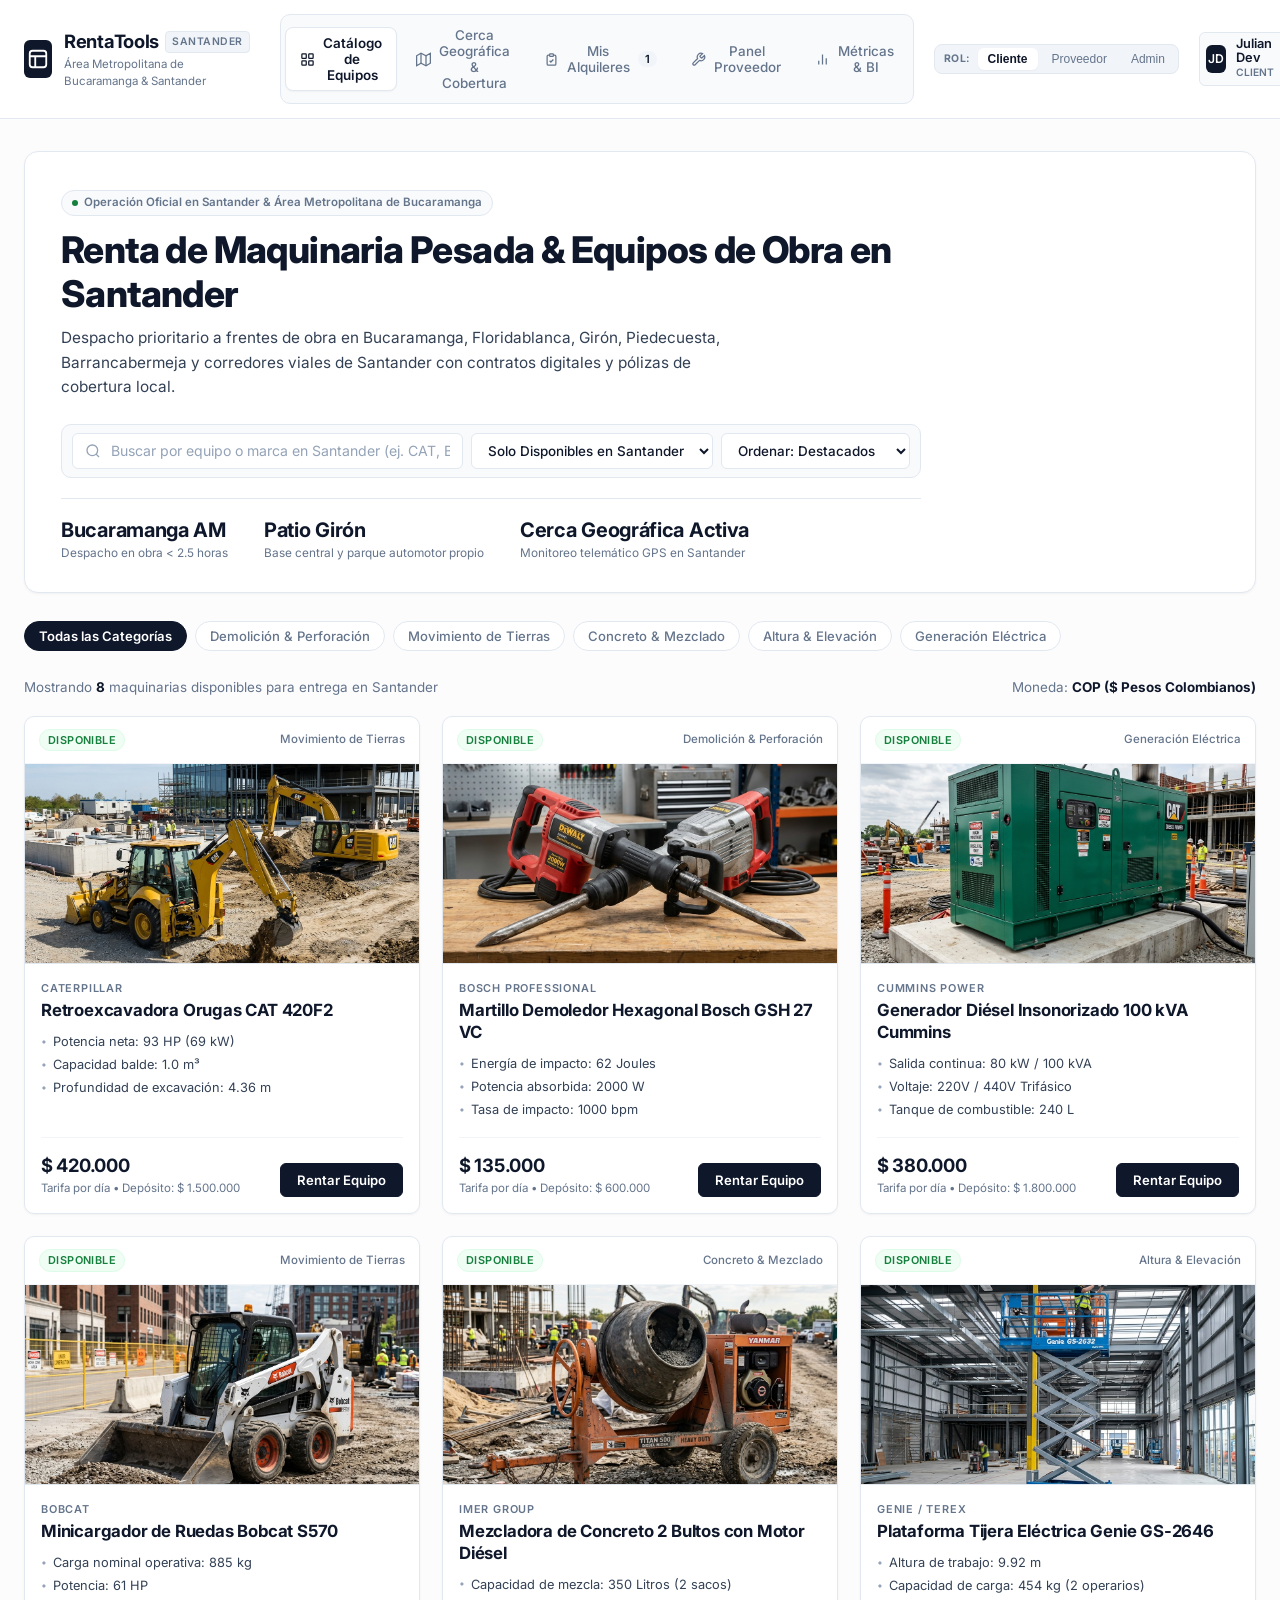
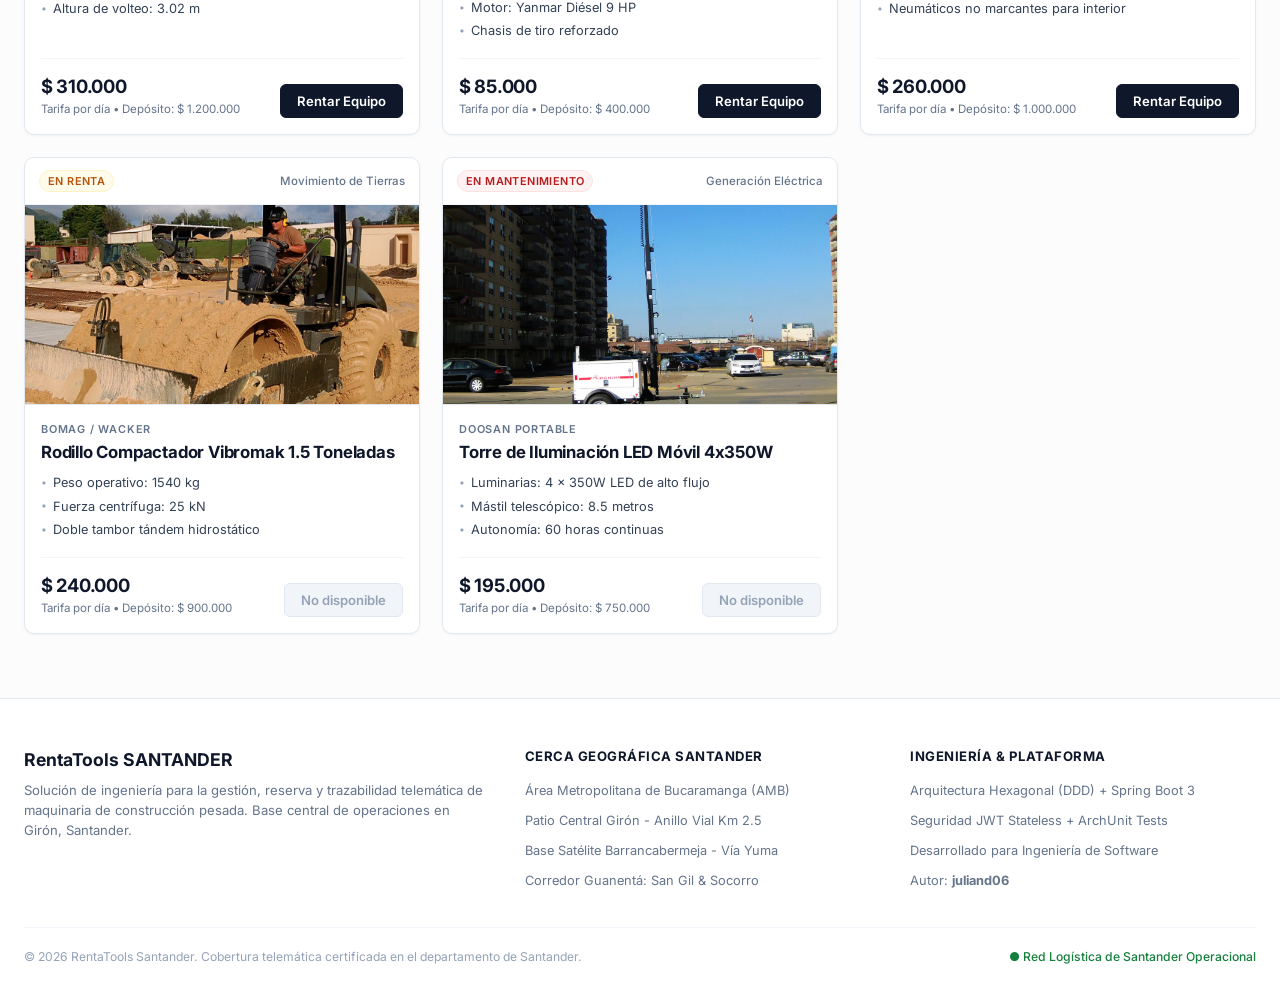
==== commit bf328917: "feat(ui): rediseño interactivo de cerca geográfica con Leaflet y optimización de gráficas con Chart." ====
--- a/frontend/src/index.html
+++ b/frontend/src/index.html
@@ -10,6 +10,7 @@
     <link rel="preconnect" href="https://fonts.googleapis.com">
     <link rel="preconnect" href="https://fonts.gstatic.com" crossorigin>
     <link href="https://fonts.googleapis.com/css2?family=Inter:wght@400;500;600;700;800&family=JetBrains+Mono:wght@400;600&display=swap" rel="stylesheet">
+    <link rel="stylesheet" href="vendor/leaflet/leaflet.css">
     <link rel="stylesheet" href="styles.css">
 </head>
 <body>
@@ -235,27 +236,27 @@
                     </div>
                 </div>
 
-                <!-- Tarjetas de Información Rápida de Zonas de Cobertura -->
+                <!-- Tarjetas de Información Rápida de Zonas de Cobertura (Interactiva) -->
                 <div class="coverage-zones-cards">
-                    <div class="zone-pill-card active-zone">
+                    <div class="zone-pill-card active-zone" data-zone="bga" style="cursor: pointer;" title="Clic para enfocar en AMB">
                         <span class="zone-tag">Zona Metropolitana 1</span>
                         <h4>Área Metropolitana de Bucaramanga</h4>
                         <p>Bucaramanga, Floridablanca, Girón, Piedecuesta.</p>
                         <span class="zone-meta">✓ Despacho express &lt; 2.5 h • Flete Bonificado</span>
                     </div>
-                    <div class="zone-pill-card">
+                    <div class="zone-pill-card" data-zone="lebrija" style="cursor: pointer;" title="Clic para enfocar en Lebrija">
                         <span class="zone-tag">Zona Aeroportuaria 1B</span>
                         <h4>Lebrija &amp; Corredor Palonegro</h4>
                         <p>Lebrija, Aeropuerto Palonegro, La Fortuna.</p>
                         <span class="zone-meta">✓ Despacho &lt; 3.5 h • Cobertura total</span>
                     </div>
-                    <div class="zone-pill-card">
+                    <div class="zone-pill-card" data-zone="barranca" style="cursor: pointer;" title="Clic para enfocar en Barrancabermeja">
                         <span class="zone-tag">Zona Industrial 2</span>
                         <h4>Magdalena Medio &amp; Barrancabermeja</h4>
                         <p>Barrancabermeja, El Centro, Lizama, Yuma.</p>
                         <span class="zone-meta">✓ Despacho pesado &lt; 6 h • Base satélite propia</span>
                     </div>
-                    <div class="zone-pill-card">
+                    <div class="zone-pill-card" data-zone="sangil" style="cursor: pointer;" title="Clic para enfocar en San Gil">
                         <span class="zone-tag">Zona Provincial 3</span>
                         <h4>Provincias Guanentá &amp; Comunera</h4>
                         <p>San Gil, Socorro, Barichara, Aratoca.</p>
@@ -266,108 +267,45 @@
                 <!-- Cuadrícula Principal: Mapa Interactivo de Santander & Simulador -->
                 <div class="geofence-main-grid">
                     
-                    <!-- Tarjeta del Mapa SVG de la Cerca Geográfica -->
+                    <!-- Tarjeta del Mapa Telemático de la Cerca Geográfica -->
                     <div class="glass-card geofence-map-card">
                         <div class="geofence-map-header">
                             <div>
                                 <h3 class="chart-title">Mapa Telemático de la Cerca Geográfica (Santander)</h3>
-                                <p class="chart-sub">Perímetro operativo delimitado y ubicación en vivo de la flota activa</p>
+                                <p class="chart-sub">Perímetro operativo delimitado en tiempo real con monitoreo GPS de maquinaria</p>
                             </div>
                             <span class="geofence-gps-live">
-                                <span class="pulse-dot"></span> GPS Live
+                                <span class="pulse-dot"></span> GPS Live • 5 Activos
                             </span>
                         </div>
 
-                        <!-- Visualización Cartográfica Vectorial Limpia de Santander -->
-                        <div class="geofence-svg-wrapper">
-                            <svg class="geofence-map-svg" viewBox="0 0 650 480" fill="none" xmlns="http://www.w3.org/2000/svg">
-                                <!-- Fondo sutil del departamento de Santander -->
-                                <path d="M70,80 L240,40 L420,50 L580,120 L610,240 L540,380 L440,440 L260,450 L110,400 L50,260 Z" class="map-dept-boundary" />
-                                
-                                <!-- Cerca Geográfica Perímetro Exterior (Línea punteada) -->
-                                <path d="M120,110 L280,70 L480,90 L550,210 L500,360 L380,410 L200,390 L100,280 Z" class="map-geofence-perimeter" />
-
-                                <!-- Perímetro Cerca 1: Área Metropolitana de Bucaramanga (Destacado) -->
-                                <ellipse cx="330" cy="220" rx="145" ry="110" class="map-amb-geofence-area" />
-                                <ellipse cx="330" cy="220" rx="145" ry="110" class="map-amb-geofence-stroke" />
-
-                                <!-- Conexiones viales principales de Santander -->
-                                <line x1="160" y1="210" x2="310" y2="220" class="map-highway" /> <!-- Barranca a Girón -->
-                                <line x1="310" y1="220" x2="340" y2="185" class="map-highway" /> <!-- Girón a Bmanga -->
-                                <line x1="340" y1="185" x2="360" y2="240" class="map-highway" /> <!-- Bmanga a Florida -->
-                                <line x1="360" y1="240" x2="375" y2="280" class="map-highway" /> <!-- Florida a Piedecuesta -->
-                                <line x1="375" y1="280" x2="430" y2="360" class="map-highway" /> <!-- Piedecuesta a San Gil -->
-
-                                <!-- Nodos de Municipios y Patios Logísticos -->
-                                <!-- Patio Central Girón -->
-                                <g class="map-node-hub" transform="translate(310, 220)">
-                                    <circle r="12" class="hub-pulse" />
-                                    <circle r="6" class="hub-center" />
-                                    <text x="12" y="4" class="map-hub-label">Girón (Patio Central - Anillo Vial)</text>
-                                </g>
-
-                                <!-- Bucaramanga -->
-                                <g class="map-node-city" transform="translate(345, 180)">
-                                    <circle r="5" class="city-dot" />
-                                    <text x="10" y="4" class="map-city-label">Bucaramanga (Cabecera / Centro)</text>
-                                </g>
-
-                                <!-- Floridablanca -->
-                                <g class="map-node-city" transform="translate(365, 235)">
-                                    <circle r="5" class="city-dot" />
-                                    <text x="10" y="4" class="map-city-label">Floridablanca (Cañaveral / Ruitoque)</text>
-                                </g>
-
-                                <!-- Piedecuesta -->
-                                <g class="map-node-city" transform="translate(375, 280)">
-                                    <circle r="5" class="city-dot" />
-                                    <text x="10" y="4" class="map-city-label">Piedecuesta (Guatiguará)</text>
-                                </g>
-
-                                <!-- Lebrija / Aeropuerto -->
-                                <g class="map-node-city" transform="translate(250, 195)">
-                                    <circle r="5" class="city-dot" />
-                                    <text x="-12" y="-8" class="map-city-label text-right">Lebrija (Palonegro)</text>
-                                </g>
-
-                                <!-- Barrancabermeja -->
-                                <g class="map-node-subhub" transform="translate(150, 210)">
-                                    <circle r="8" class="subhub-circle" />
-                                    <circle r="4" class="city-dot" />
-                                    <text x="-14" y="16" class="map-city-label text-right">Barrancabermeja (Yuma)</text>
-                                </g>
-
-                                <!-- San Gil -->
-                                <g class="map-node-city" transform="translate(435, 360)">
-                                    <circle r="5" class="city-dot" />
-                                    <text x="10" y="4" class="map-city-label">San Gil (Guanentá)</text>
-                                </g>
-
-                                <!-- Maquinaria con GPS activo en el AMB (Puntos verdes) -->
-                                <g class="map-fleet-marker" transform="translate(325, 205)">
-                                    <circle r="4" class="fleet-dot active-gps" />
-                                    <text x="7" y="-3" class="fleet-tag">CAT-420F2 (Girón)</text>
-                                </g>
-                                <g class="map-fleet-marker" transform="translate(355, 215)">
-                                    <circle r="4" class="fleet-dot active-gps" />
-                                    <text x="7" y="-3" class="fleet-tag">Bobcat-S570 (Florida)</text>
-                                </g>
-                                <g class="map-fleet-marker" transform="translate(335, 170)">
-                                    <circle r="4" class="fleet-dot active-gps" />
-                                    <text x="7" y="-3" class="fleet-tag">Bosch-GSH27 (Centro)</text>
-                                </g>
-                                <g class="map-fleet-marker" transform="translate(165, 200)">
-                                    <circle r="4" class="fleet-dot active-gps" />
-                                    <text x="7" y="-3" class="fleet-tag">Cummins-100kVA (Barranca)</text>
-                                </g>
-                            </svg>
+                        <!-- Barra de Herramientas del Mapa -->
+                        <div class="geofence-toolbar">
+                            <button type="button" class="geofence-tool-btn active" id="btn-map-amb">
+                                🎯 Centrar AMB
+                            </button>
+                            <button type="button" class="geofence-tool-btn" id="btn-map-giron">
+                                🏭 Patio Central Girón
+                            </button>
+                            <button type="button" class="geofence-tool-btn" id="btn-map-fleet">
+                                🚜 Ver Flota en Obra
+                            </button>
+                            <button type="button" class="geofence-tool-btn" id="btn-map-all">
+                                🗺️ Todo Santander
+                            </button>
+                        </div>
+
+                        <!-- Contenedor del Mapa Interactivo Leaflet -->
+                        <div class="geofence-map-container">
+                            <div id="geofence-leaflet-map"></div>
                         </div>
 
                         <!-- Leyenda del Mapa -->
                         <div class="geofence-map-legend">
-                            <div class="legend-chip"><span class="legend-color-box zone-amb-box"></span> Área Metropolitana (Flete Bonificado)</div>
-                            <div class="legend-chip"><span class="legend-color-box hub-box"></span> Patio Central de Despacho (Girón)</div>
-                            <div class="legend-chip"><span class="legend-color-box gps-box"></span> Flota Telemática GPS en Obra</div>
+                            <div class="legend-chip"><span class="legend-color-box zone-amb-box"></span> Cerca Principal AMB (Flete $0)</div>
+                            <div class="legend-chip"><span class="legend-color-box zone-outer-box"></span> Cerca Satélite Santander</div>
+                            <div class="legend-chip"><span class="legend-color-box hub-box"></span> Patio Central Girón (Anillo Vial)</div>
+                            <div class="legend-chip"><span class="legend-color-box gps-box"></span> Flota GPS Activa en Obra</div>
                         </div>
                     </div>
 
@@ -628,7 +566,7 @@
                 <!-- Gráficos de Negocio Claros y Visibles -->
                 <div class="charts-grid">
                     
-                    <!-- Gráfico 1: Barras Verticales Estructuradas -->
+                    <!-- Gráfico 1: Facturación por Categoría (Chart.js Bar Chart) -->
                     <div class="glass-card chart-card">
                         <div class="chart-header">
                             <div>
@@ -637,53 +575,46 @@
                             </div>
                             <span class="chart-tag">Últimos 30 días</span>
                         </div>
-                        <div class="bar-chart-container" id="bar-chart-container">
-                            <!-- Inyectado y estructurado vía JS con ejes y barras legibles -->
-                        </div>
-                    </div>
-
-                    <!-- Gráfico 2: Donut Circular con Centro de Datos -->
+                        <div class="chart-canvas-wrapper">
+                            <canvas id="bar-chart-canvas"></canvas>
+                        </div>
+                    </div>
+
+                    <!-- Gráfico 2: Estado del Parque de Maquinaria (Chart.js Doughnut) -->
                     <div class="glass-card chart-card">
                         <div class="chart-header">
                             <div>
                                 <h3 class="chart-title">Estado del Parque de Maquinaria</h3>
                                 <p class="chart-sub">Disponibilidad en patios de Santander</p>
                             </div>
-                            <span class="chart-tag">Patios AMB</span>
-                        </div>
-                        <div class="donut-chart-container">
-                            <div class="donut-svg-wrapper">
-                                <svg class="donut-svg" viewBox="0 0 200 200" id="donut-chart-svg">
-                                    <circle cx="100" cy="100" r="65" class="donut-bg" />
-                                    <circle cx="100" cy="100" r="65" class="donut-segment segment-available" id="donut-seg-available" />
-                                    <circle cx="100" cy="100" r="65" class="donut-segment segment-rented" id="donut-seg-rented" />
-                                    <circle cx="100" cy="100" r="65" class="donut-segment segment-maint" id="donut-seg-maint" />
-                                </svg>
-                                <div class="donut-center-info">
-                                    <strong class="donut-center-number">32</strong>
-                                    <span class="donut-center-label">Equipos Santander</span>
-                                </div>
-                            </div>
-                            <div class="donut-legend">
-                                <div class="legend-row"><span><span class="dot dot-available"></span> Disponible</span> <strong id="pct-available">78% (25 eq)</strong></div>
-                                <div class="legend-row"><span><span class="dot dot-rented"></span> En Renta</span> <strong id="pct-rented">16% (5 eq)</strong></div>
-                                <div class="legend-row"><span><span class="dot dot-maint"></span> Mantenimiento</span> <strong id="pct-maint">6% (2 eq)</strong></div>
-                            </div>
-                        </div>
-                    </div>
-                </div>
-
-                <!-- Gráfico 3 Adicional: Distribución Regional de Despacho en Santander -->
+                            <span class="chart-tag">32 Equipos en Flota</span>
+                        </div>
+                        <div class="chart-canvas-wrapper donut-canvas-box">
+                            <canvas id="donut-chart-canvas"></canvas>
+                            <div class="donut-center-overlay">
+                                <strong id="donut-stat-total">32</strong>
+                                <span>Equipos AMB</span>
+                            </div>
+                        </div>
+                        <div class="donut-legend-modern">
+                            <div class="legend-item-pill"><span class="pill-color avail"></span> Disponible: <strong id="pct-available">78% (25)</strong></div>
+                            <div class="legend-item-pill"><span class="pill-color rented"></span> En Renta: <strong id="pct-rented">16% (5)</strong></div>
+                            <div class="legend-item-pill"><span class="pill-color maint"></span> Taller: <strong id="pct-maint">6% (2)</strong></div>
+                        </div>
+                    </div>
+                </div>
+
+                <!-- Gráfico 3: Despacho y Actividad por Municipio en Santander -->
                 <div class="glass-card regional-distribution-card">
                     <div class="chart-header">
                         <div>
                             <h3 class="chart-title">Despacho y Actividad por Municipio en Santander</h3>
-                            <p class="chart-sub">Participación porcentual y maquinaria operando dentro del Área Metropolitana y provincias</p>
+                            <p class="chart-sub">Participación en facturación y maquinaria activa dentro del Área Metropolitana y provincias</p>
                         </div>
                         <span class="chart-tag">Operación Santander</span>
                     </div>
-                    <div class="regional-bars-list" id="santander-regional-bars">
-                        <!-- Inyectado vía JS -->
+                    <div class="chart-canvas-wrapper regional-chart-box">
+                        <canvas id="regional-chart-canvas"></canvas>
                     </div>
                 </div>
             </section>
@@ -911,6 +842,10 @@
     <!-- ================================================================= -->
     <div id="toast-container" class="toast-container" aria-live="polite"></div>
 
+    <!-- Librerías Vendor Locales (Sin dependencias externas) -->
+    <script src="vendor/chartjs/chart.min.js"></script>
+    <script src="vendor/leaflet/leaflet.js"></script>
+
     <!-- Scripts de la Aplicación -->
     <script src="app.js"></script>
 </body>
--- a/frontend/src/vendor/leaflet/leaflet.css
+++ b/frontend/src/vendor/leaflet/leaflet.css
@@ -0,0 +1,661 @@
+/* required styles */
+
+.leaflet-pane,
+.leaflet-tile,
+.leaflet-marker-icon,
+.leaflet-marker-shadow,
+.leaflet-tile-container,
+.leaflet-pane > svg,
+.leaflet-pane > canvas,
+.leaflet-zoom-box,
+.leaflet-image-layer,
+.leaflet-layer {
+	position: absolute;
+	left: 0;
+	top: 0;
+	}
+.leaflet-container {
+	overflow: hidden;
+	}
+.leaflet-tile,
+.leaflet-marker-icon,
+.leaflet-marker-shadow {
+	-webkit-user-select: none;
+	   -moz-user-select: none;
+	        user-select: none;
+	  -webkit-user-drag: none;
+	}
+/* Prevents IE11 from highlighting tiles in blue */
+.leaflet-tile::selection {
+	background: transparent;
+}
+/* Safari renders non-retina tile on retina better with this, but Chrome is worse */
+.leaflet-safari .leaflet-tile {
+	image-rendering: -webkit-optimize-contrast;
+	}
+/* hack that prevents hw layers "stretching" when loading new tiles */
+.leaflet-safari .leaflet-tile-container {
+	width: 1600px;
+	height: 1600px;
+	-webkit-transform-origin: 0 0;
+	}
+.leaflet-marker-icon,
+.leaflet-marker-shadow {
+	display: block;
+	}
+/* .leaflet-container svg: reset svg max-width decleration shipped in Joomla! (joomla.org) 3.x */
+/* .leaflet-container img: map is broken in FF if you have max-width: 100% on tiles */
+.leaflet-container .leaflet-overlay-pane svg {
+	max-width: none !important;
+	max-height: none !important;
+	}
+.leaflet-container .leaflet-marker-pane img,
+.leaflet-container .leaflet-shadow-pane img,
+.leaflet-container .leaflet-tile-pane img,
+.leaflet-container img.leaflet-image-layer,
+.leaflet-container .leaflet-tile {
+	max-width: none !important;
+	max-height: none !important;
+	width: auto;
+	padding: 0;
+	}
+
+.leaflet-container img.leaflet-tile {
+	/* See: https://bugs.chromium.org/p/chromium/issues/detail?id=600120 */
+	mix-blend-mode: plus-lighter;
+}
+
+.leaflet-container.leaflet-touch-zoom {
+	-ms-touch-action: pan-x pan-y;
+	touch-action: pan-x pan-y;
+	}
+.leaflet-container.leaflet-touch-drag {
+	-ms-touch-action: pinch-zoom;
+	/* Fallback for FF which doesn't support pinch-zoom */
+	touch-action: none;
+	touch-action: pinch-zoom;
+}
+.leaflet-container.leaflet-touch-drag.leaflet-touch-zoom {
+	-ms-touch-action: none;
+	touch-action: none;
+}
+.leaflet-container {
+	-webkit-tap-highlight-color: transparent;
+}
+.leaflet-container a {
+	-webkit-tap-highlight-color: rgba(51, 181, 229, 0.4);
+}
+.leaflet-tile {
+	filter: inherit;
+	visibility: hidden;
+	}
+.leaflet-tile-loaded {
+	visibility: inherit;
+	}
+.leaflet-zoom-box {
+	width: 0;
+	height: 0;
+	-moz-box-sizing: border-box;
+	     box-sizing: border-box;
+	z-index: 800;
+	}
+/* workaround for https://bugzilla.mozilla.org/show_bug.cgi?id=888319 */
+.leaflet-overlay-pane svg {
+	-moz-user-select: none;
+	}
+
+.leaflet-pane         { z-index: 400; }
+
+.leaflet-tile-pane    { z-index: 200; }
+.leaflet-overlay-pane { z-index: 400; }
+.leaflet-shadow-pane  { z-index: 500; }
+.leaflet-marker-pane  { z-index: 600; }
+.leaflet-tooltip-pane   { z-index: 650; }
+.leaflet-popup-pane   { z-index: 700; }
+
+.leaflet-map-pane canvas { z-index: 100; }
+.leaflet-map-pane svg    { z-index: 200; }
+
+.leaflet-vml-shape {
+	width: 1px;
+	height: 1px;
+	}
+.lvml {
+	behavior: url(#default#VML);
+	display: inline-block;
+	position: absolute;
+	}
+
+
+/* control positioning */
+
+.leaflet-control {
+	position: relative;
+	z-index: 800;
+	pointer-events: visiblePainted; /* IE 9-10 doesn't have auto */
+	pointer-events: auto;
+	}
+.leaflet-top,
+.leaflet-bottom {
+	position: absolute;
+	z-index: 1000;
+	pointer-events: none;
+	}
+.leaflet-top {
+	top: 0;
+	}
+.leaflet-right {
+	right: 0;
+	}
+.leaflet-bottom {
+	bottom: 0;
+	}
+.leaflet-left {
+	left: 0;
+	}
+.leaflet-control {
+	float: left;
+	clear: both;
+	}
+.leaflet-right .leaflet-control {
+	float: right;
+	}
+.leaflet-top .leaflet-control {
+	margin-top: 10px;
+	}
+.leaflet-bottom .leaflet-control {
+	margin-bottom: 10px;
+	}
+.leaflet-left .leaflet-control {
+	margin-left: 10px;
+	}
+.leaflet-right .leaflet-control {
+	margin-right: 10px;
+	}
+
+
+/* zoom and fade animations */
+
+.leaflet-fade-anim .leaflet-popup {
+	opacity: 0;
+	-webkit-transition: opacity 0.2s linear;
+	   -moz-transition: opacity 0.2s linear;
+	        transition: opacity 0.2s linear;
+	}
+.leaflet-fade-anim .leaflet-map-pane .leaflet-popup {
+	opacity: 1;
+	}
+.leaflet-zoom-animated {
+	-webkit-transform-origin: 0 0;
+	    -ms-transform-origin: 0 0;
+	        transform-origin: 0 0;
+	}
+svg.leaflet-zoom-animated {
+	will-change: transform;
+}
+
+.leaflet-zoom-anim .leaflet-zoom-animated {
+	-webkit-transition: -webkit-transform 0.25s cubic-bezier(0,0,0.25,1);
+	   -moz-transition:    -moz-transform 0.25s cubic-bezier(0,0,0.25,1);
+	        transition:         transform 0.25s cubic-bezier(0,0,0.25,1);
+	}
+.leaflet-zoom-anim .leaflet-tile,
+.leaflet-pan-anim .leaflet-tile {
+	-webkit-transition: none;
+	   -moz-transition: none;
+	        transition: none;
+	}
+
+.leaflet-zoom-anim .leaflet-zoom-hide {
+	visibility: hidden;
+	}
+
+
+/* cursors */
+
+.leaflet-interactive {
+	cursor: pointer;
+	}
+.leaflet-grab {
+	cursor: -webkit-grab;
+	cursor:    -moz-grab;
+	cursor:         grab;
+	}
+.leaflet-crosshair,
+.leaflet-crosshair .leaflet-interactive {
+	cursor: crosshair;
+	}
+.leaflet-popup-pane,
+.leaflet-control {
+	cursor: auto;
+	}
+.leaflet-dragging .leaflet-grab,
+.leaflet-dragging .leaflet-grab .leaflet-interactive,
+.leaflet-dragging .leaflet-marker-draggable {
+	cursor: move;
+	cursor: -webkit-grabbing;
+	cursor:    -moz-grabbing;
+	cursor:         grabbing;
+	}
+
+/* marker & overlays interactivity */
+.leaflet-marker-icon,
+.leaflet-marker-shadow,
+.leaflet-image-layer,
+.leaflet-pane > svg path,
+.leaflet-tile-container {
+	pointer-events: none;
+	}
+
+.leaflet-marker-icon.leaflet-interactive,
+.leaflet-image-layer.leaflet-interactive,
+.leaflet-pane > svg path.leaflet-interactive,
+svg.leaflet-image-layer.leaflet-interactive path {
+	pointer-events: visiblePainted; /* IE 9-10 doesn't have auto */
+	pointer-events: auto;
+	}
+
+/* visual tweaks */
+
+.leaflet-container {
+	background: #ddd;
+	outline-offset: 1px;
+	}
+.leaflet-container a {
+	color: #0078A8;
+	}
+.leaflet-zoom-box {
+	border: 2px dotted #38f;
+	background: rgba(255,255,255,0.5);
+	}
+
+
+/* general typography */
+.leaflet-container {
+	font-family: "Helvetica Neue", Arial, Helvetica, sans-serif;
+	font-size: 12px;
+	font-size: 0.75rem;
+	line-height: 1.5;
+	}
+
+
+/* general toolbar styles */
+
+.leaflet-bar {
+	box-shadow: 0 1px 5px rgba(0,0,0,0.65);
+	border-radius: 4px;
+	}
+.leaflet-bar a {
+	background-color: #fff;
+	border-bottom: 1px solid #ccc;
+	width: 26px;
+	height: 26px;
+	line-height: 26px;
+	display: block;
+	text-align: center;
+	text-decoration: none;
+	color: black;
+	}
+.leaflet-bar a,
+.leaflet-control-layers-toggle {
+	background-position: 50% 50%;
+	background-repeat: no-repeat;
+	display: block;
+	}
+.leaflet-bar a:hover,
+.leaflet-bar a:focus {
+	background-color: #f4f4f4;
+	}
+.leaflet-bar a:first-child {
+	border-top-left-radius: 4px;
+	border-top-right-radius: 4px;
+	}
+.leaflet-bar a:last-child {
+	border-bottom-left-radius: 4px;
+	border-bottom-right-radius: 4px;
+	border-bottom: none;
+	}
+.leaflet-bar a.leaflet-disabled {
+	cursor: default;
+	background-color: #f4f4f4;
+	color: #bbb;
+	}
+
+.leaflet-touch .leaflet-bar a {
+	width: 30px;
+	height: 30px;
+	line-height: 30px;
+	}
+.leaflet-touch .leaflet-bar a:first-child {
+	border-top-left-radius: 2px;
+	border-top-right-radius: 2px;
+	}
+.leaflet-touch .leaflet-bar a:last-child {
+	border-bottom-left-radius: 2px;
+	border-bottom-right-radius: 2px;
+	}
+
+/* zoom control */
+
+.leaflet-control-zoom-in,
+.leaflet-control-zoom-out {
+	font: bold 18px 'Lucida Console', Monaco, monospace;
+	text-indent: 1px;
+	}
+
+.leaflet-touch .leaflet-control-zoom-in, .leaflet-touch .leaflet-control-zoom-out  {
+	font-size: 22px;
+	}
+
+
+/* layers control */
+
+.leaflet-control-layers {
+	box-shadow: 0 1px 5px rgba(0,0,0,0.4);
+	background: #fff;
+	border-radius: 5px;
+	}
+.leaflet-control-layers-toggle {
+	background-image: url(images/layers.png);
+	width: 36px;
+	height: 36px;
+	}
+.leaflet-retina .leaflet-control-layers-toggle {
+	background-image: url(images/layers-2x.png);
+	background-size: 26px 26px;
+	}
+.leaflet-touch .leaflet-control-layers-toggle {
+	width: 44px;
+	height: 44px;
+	}
+.leaflet-control-layers .leaflet-control-layers-list,
+.leaflet-control-layers-expanded .leaflet-control-layers-toggle {
+	display: none;
+	}
+.leaflet-control-layers-expanded .leaflet-control-layers-list {
+	display: block;
+	position: relative;
+	}
+.leaflet-control-layers-expanded {
+	padding: 6px 10px 6px 6px;
+	color: #333;
+	background: #fff;
+	}
+.leaflet-control-layers-scrollbar {
+	overflow-y: scroll;
+	overflow-x: hidden;
+	padding-right: 5px;
+	}
+.leaflet-control-layers-selector {
+	margin-top: 2px;
+	position: relative;
+	top: 1px;
+	}
+.leaflet-control-layers label {
+	display: block;
+	font-size: 13px;
+	font-size: 1.08333em;
+	}
+.leaflet-control-layers-separator {
+	height: 0;
+	border-top: 1px solid #ddd;
+	margin: 5px -10px 5px -6px;
+	}
+
+/* Default icon URLs */
+.leaflet-default-icon-path { /* used only in path-guessing heuristic, see L.Icon.Default */
+	background-image: url(images/marker-icon.png);
+	}
+
+
+/* attribution and scale controls */
+
+.leaflet-container .leaflet-control-attribution {
+	background: #fff;
+	background: rgba(255, 255, 255, 0.8);
+	margin: 0;
+	}
+.leaflet-control-attribution,
+.leaflet-control-scale-line {
+	padding: 0 5px;
+	color: #333;
+	line-height: 1.4;
+	}
+.leaflet-control-attribution a {
+	text-decoration: none;
+	}
+.leaflet-control-attribution a:hover,
+.leaflet-control-attribution a:focus {
+	text-decoration: underline;
+	}
+.leaflet-attribution-flag {
+	display: inline !important;
+	vertical-align: baseline !important;
+	width: 1em;
+	height: 0.6669em;
+	}
+.leaflet-left .leaflet-control-scale {
+	margin-left: 5px;
+	}
+.leaflet-bottom .leaflet-control-scale {
+	margin-bottom: 5px;
+	}
+.leaflet-control-scale-line {
+	border: 2px solid #777;
+	border-top: none;
+	line-height: 1.1;
+	padding: 2px 5px 1px;
+	white-space: nowrap;
+	-moz-box-sizing: border-box;
+	     box-sizing: border-box;
+	background: rgba(255, 255, 255, 0.8);
+	text-shadow: 1px 1px #fff;
+	}
+.leaflet-control-scale-line:not(:first-child) {
+	border-top: 2px solid #777;
+	border-bottom: none;
+	margin-top: -2px;
+	}
+.leaflet-control-scale-line:not(:first-child):not(:last-child) {
+	border-bottom: 2px solid #777;
+	}
+
+.leaflet-touch .leaflet-control-attribution,
+.leaflet-touch .leaflet-control-layers,
+.leaflet-touch .leaflet-bar {
+	box-shadow: none;
+	}
+.leaflet-touch .leaflet-control-layers,
+.leaflet-touch .leaflet-bar {
+	border: 2px solid rgba(0,0,0,0.2);
+	background-clip: padding-box;
+	}
+
+
+/* popup */
+
+.leaflet-popup {
+	position: absolute;
+	text-align: center;
+	margin-bottom: 20px;
+	}
+.leaflet-popup-content-wrapper {
+	padding: 1px;
+	text-align: left;
+	border-radius: 12px;
+	}
+.leaflet-popup-content {
+	margin: 13px 24px 13px 20px;
+	line-height: 1.3;
+	font-size: 13px;
+	font-size: 1.08333em;
+	min-height: 1px;
+	}
+.leaflet-popup-content p {
+	margin: 17px 0;
+	margin: 1.3em 0;
+	}
+.leaflet-popup-tip-container {
+	width: 40px;
+	height: 20px;
+	position: absolute;
+	left: 50%;
+	margin-top: -1px;
+	margin-left: -20px;
+	overflow: hidden;
+	pointer-events: none;
+	}
+.leaflet-popup-tip {
+	width: 17px;
+	height: 17px;
+	padding: 1px;
+
+	margin: -10px auto 0;
+	pointer-events: auto;
+
+	-webkit-transform: rotate(45deg);
+	   -moz-transform: rotate(45deg);
+	    -ms-transform: rotate(45deg);
+	        transform: rotate(45deg);
+	}
+.leaflet-popup-content-wrapper,
+.leaflet-popup-tip {
+	background: white;
+	color: #333;
+	box-shadow: 0 3px 14px rgba(0,0,0,0.4);
+	}
+.leaflet-container a.leaflet-popup-close-button {
+	position: absolute;
+	top: 0;
+	right: 0;
+	border: none;
+	text-align: center;
+	width: 24px;
+	height: 24px;
+	font: 16px/24px Tahoma, Verdana, sans-serif;
+	color: #757575;
+	text-decoration: none;
+	background: transparent;
+	}
+.leaflet-container a.leaflet-popup-close-button:hover,
+.leaflet-container a.leaflet-popup-close-button:focus {
+	color: #585858;
+	}
+.leaflet-popup-scrolled {
+	overflow: auto;
+	}
+
+.leaflet-oldie .leaflet-popup-content-wrapper {
+	-ms-zoom: 1;
+	}
+.leaflet-oldie .leaflet-popup-tip {
+	width: 24px;
+	margin: 0 auto;
+
+	-ms-filter: "progid:DXImageTransform.Microsoft.Matrix(M11=0.70710678, M12=0.70710678, M21=-0.70710678, M22=0.70710678)";
+	filter: progid:DXImageTransform.Microsoft.Matrix(M11=0.70710678, M12=0.70710678, M21=-0.70710678, M22=0.70710678);
+	}
+
+.leaflet-oldie .leaflet-control-zoom,
+.leaflet-oldie .leaflet-control-layers,
+.leaflet-oldie .leaflet-popup-content-wrapper,
+.leaflet-oldie .leaflet-popup-tip {
+	border: 1px solid #999;
+	}
+
+
+/* div icon */
+
+.leaflet-div-icon {
+	background: #fff;
+	border: 1px solid #666;
+	}
+
+
+/* Tooltip */
+/* Base styles for the element that has a tooltip */
+.leaflet-tooltip {
+	position: absolute;
+	padding: 6px;
+	background-color: #fff;
+	border: 1px solid #fff;
+	border-radius: 3px;
+	color: #222;
+	white-space: nowrap;
+	-webkit-user-select: none;
+	-moz-user-select: none;
+	-ms-user-select: none;
+	user-select: none;
+	pointer-events: none;
+	box-shadow: 0 1px 3px rgba(0,0,0,0.4);
+	}
+.leaflet-tooltip.leaflet-interactive {
+	cursor: pointer;
+	pointer-events: auto;
+	}
+.leaflet-tooltip-top:before,
+.leaflet-tooltip-bottom:before,
+.leaflet-tooltip-left:before,
+.leaflet-tooltip-right:before {
+	position: absolute;
+	pointer-events: none;
+	border: 6px solid transparent;
+	background: transparent;
+	content: "";
+	}
+
+/* Directions */
+
+.leaflet-tooltip-bottom {
+	margin-top: 6px;
+}
+.leaflet-tooltip-top {
+	margin-top: -6px;
+}
+.leaflet-tooltip-bottom:before,
+.leaflet-tooltip-top:before {
+	left: 50%;
+	margin-left: -6px;
+	}
+.leaflet-tooltip-top:before {
+	bottom: 0;
+	margin-bottom: -12px;
+	border-top-color: #fff;
+	}
+.leaflet-tooltip-bottom:before {
+	top: 0;
+	margin-top: -12px;
+	margin-left: -6px;
+	border-bottom-color: #fff;
+	}
+.leaflet-tooltip-left {
+	margin-left: -6px;
+}
+.leaflet-tooltip-right {
+	margin-left: 6px;
+}
+.leaflet-tooltip-left:before,
+.leaflet-tooltip-right:before {
+	top: 50%;
+	margin-top: -6px;
+	}
+.leaflet-tooltip-left:before {
+	right: 0;
+	margin-right: -12px;
+	border-left-color: #fff;
+	}
+.leaflet-tooltip-right:before {
+	left: 0;
+	margin-left: -12px;
+	border-right-color: #fff;
+	}
+
+/* Printing */
+
+@media print {
+	/* Prevent printers from removing background-images of controls. */
+	.leaflet-control {
+		-webkit-print-color-adjust: exact;
+		print-color-adjust: exact;
+		}
+	}
--- a/frontend/src/styles.css
+++ b/frontend/src/styles.css
@@ -1377,9 +1377,86 @@
     background: var(--bg-surface-subtle);
     border: 1px solid var(--border-color);
     padding: 2px 8px;
+    border-radius: 4px;
+}
+
 /* --------------------------------------------------------------------------
-   Estilos de Gráficas de BI (Legibles, Nítidas y Estructuradas)
+   Estilos de Gráficas de BI (Modernas con Chart.js & Legibilidad Total)
    -------------------------------------------------------------------------- */
+.chart-canvas-wrapper {
+    position: relative;
+    width: 100%;
+    height: 260px;
+    display: flex;
+    align-items: center;
+    justify-content: center;
+}
+
+.donut-canvas-box {
+    position: relative;
+    height: 210px;
+}
+
+.donut-center-overlay {
+    position: absolute;
+    top: 50%;
+    left: 50%;
+    transform: translate(-50%, -50%);
+    display: flex;
+    flex-direction: column;
+    align-items: center;
+    justify-content: center;
+    pointer-events: none;
+    text-align: center;
+}
+
+.donut-center-overlay strong {
+    font-size: 1.85rem;
+    font-weight: 800;
+    color: var(--text-primary);
+    line-height: 1;
+}
+
+.donut-center-overlay span {
+    font-size: 0.7rem;
+    color: var(--text-muted);
+    font-weight: 600;
+    margin-top: 4px;
+}
+
+.donut-legend-modern {
+    display: flex;
+    justify-content: space-around;
+    gap: 10px;
+    margin-top: 14px;
+    padding-top: 12px;
+    border-top: 1px solid var(--border-subtle);
+    width: 100%;
+}
+
+.legend-item-pill {
+    display: flex;
+    align-items: center;
+    gap: 6px;
+    font-size: 0.78rem;
+    color: var(--text-secondary);
+}
+
+.legend-item-pill .pill-color {
+    width: 10px;
+    height: 10px;
+    border-radius: 3px;
+    display: inline-block;
+}
+
+.legend-item-pill .pill-color.avail { background: #10b981; }
+.legend-item-pill .pill-color.rented { background: #f59e0b; }
+.legend-item-pill .pill-color.maint { background: #64748b; }
+
+.regional-chart-box {
+    height: 230px;
+}
+
 .bar-chart-container {
     width: 100%;
     min-height: 250px;
@@ -1751,116 +1828,200 @@
     gap: 6px;
 }
 
-.geofence-svg-wrapper {
+.geofence-toolbar {
+    display: flex;
+    align-items: center;
+    gap: 8px;
+    flex-wrap: wrap;
+    margin-bottom: 12px;
+}
+
+.geofence-tool-btn {
+    font-size: 0.72rem;
+    font-weight: 600;
+    padding: 5px 12px;
+    border-radius: var(--radius-full);
+    border: 1px solid var(--border-color);
+    background: var(--bg-surface);
+    color: var(--text-secondary);
+    cursor: pointer;
+    transition: all 0.15s ease;
+    display: inline-flex;
+    align-items: center;
+    gap: 5px;
+}
+
+.geofence-tool-btn:hover, .geofence-tool-btn.active {
+    background: var(--brand-primary);
+    color: #ffffff;
+    border-color: var(--brand-primary);
+}
+
+.geofence-map-container {
     width: 100%;
-    height: 380px;
-    background: #fbfcfd;
+    height: 400px;
+    background: #f8fafc;
     border: 1px solid var(--border-color);
     border-radius: var(--radius-sm);
     overflow: hidden;
     position: relative;
-    display: flex;
-    align-items: center;
-    justify-content: center;
-}
-
-.geofence-map-svg {
+    box-shadow: inset 0 1px 3px rgba(0,0,0,0.03);
+}
+
+#geofence-leaflet-map {
     width: 100%;
     height: 100%;
-}
-
-/* Clases del Mapa SVG Santander */
-.map-dept-boundary {
-    fill: #f8fafc;
-    stroke: #cbd5e1;
-    stroke-width: 1.5;
-}
-
-.map-geofence-perimeter {
-    fill: none;
-    stroke: #94a3b8;
-    stroke-width: 1.5;
-    stroke-dasharray: 4 4;
-}
-
-.map-amb-geofence-area {
-    fill: rgba(34, 197, 94, 0.08);
-}
-
-.map-amb-geofence-stroke {
-    fill: none;
-    stroke: #16a34a;
-    stroke-width: 1.8;
-    stroke-dasharray: 6 3;
-}
-
-.map-highway {
-    stroke: #cbd5e1;
-    stroke-width: 2;
-    stroke-linecap: round;
-}
-
-.hub-pulse {
-    fill: rgba(15, 23, 42, 0.15);
-    animation: hubPulse 2s infinite ease-out;
-}
-
-@keyframes hubPulse {
-    0% { r: 6; opacity: 1; }
-    100% { r: 18; opacity: 0; }
-}
-
-.hub-center {
-    fill: var(--brand-primary);
-    stroke: #ffffff;
-    stroke-width: 2;
-}
-
-.city-dot {
-    fill: #475569;
-    stroke: #ffffff;
-    stroke-width: 1.5;
-}
-
-.subhub-circle {
-    fill: none;
-    stroke: #0284c7;
-    stroke-width: 1.5;
-    stroke-dasharray: 3 3;
-}
-
-.map-hub-label {
-    font-size: 11px;
+    z-index: 1;
+}
+
+/* Custom Leaflet Pulsing Markers & Beacons */
+.custom-hub-marker {
+    display: flex;
+    align-items: center;
+    justify-content: center;
+    position: relative;
+}
+
+.hub-pulse-ring {
+    position: absolute;
+    width: 32px;
+    height: 32px;
+    border-radius: 50%;
+    background: rgba(15, 23, 42, 0.25);
+    animation: hubPing 2s infinite ease-out;
+}
+
+.hub-core {
+    width: 14px;
+    height: 14px;
+    background: #0f172a;
+    border: 2.5px solid #ffffff;
+    border-radius: 50%;
+    box-shadow: 0 2px 6px rgba(0,0,0,0.35);
+    z-index: 2;
+}
+
+@keyframes hubPing {
+    0% { transform: scale(0.6); opacity: 1; }
+    100% { transform: scale(2); opacity: 0; }
+}
+
+.custom-fleet-marker {
+    display: flex;
+    align-items: center;
+    justify-content: center;
+    position: relative;
+    cursor: pointer;
+}
+
+.fleet-ping {
+    position: absolute;
+    width: 26px;
+    height: 26px;
+    border-radius: 50%;
+    background: rgba(16, 185, 129, 0.35);
+    animation: hubPing 1.8s infinite;
+}
+
+.fleet-core {
+    width: 12px;
+    height: 12px;
+    background: #10b981;
+    border: 2px solid #ffffff;
+    border-radius: 50%;
+    box-shadow: 0 1px 5px rgba(0,0,0,0.3);
+    z-index: 2;
+}
+
+.custom-dest-marker {
+    display: flex;
+    align-items: center;
+    justify-content: center;
+    position: relative;
+}
+
+.dest-pulse-ring {
+    position: absolute;
+    width: 34px;
+    height: 34px;
+    border-radius: 50%;
+    background: rgba(225, 29, 72, 0.35);
+    animation: hubPing 1.5s infinite;
+}
+
+.dest-core {
+    width: 14px;
+    height: 14px;
+    background: #e11d48;
+    border: 2px solid #ffffff;
+    border-radius: 50%;
+    box-shadow: 0 2px 6px rgba(0,0,0,0.4);
+    z-index: 2;
+}
+
+/* Leaflet Clean Industrial Popups */
+.leaflet-popup-content-wrapper {
+    background: #ffffff !important;
+    border: 1px solid var(--border-color) !important;
+    border-radius: 8px !important;
+    box-shadow: var(--shadow-modal) !important;
+    padding: 0 !important;
+}
+
+.leaflet-popup-content {
+    margin: 12px 14px !important;
+    line-height: 1.4 !important;
+    font-family: var(--font-sans) !important;
+}
+
+.leaflet-popup-tip {
+    background: #ffffff !important;
+}
+
+.geo-popup-title {
+    font-size: 0.85rem;
     font-weight: 700;
-    fill: var(--text-primary);
-    font-family: var(--font-sans);
-}
-
-.map-city-label {
-    font-size: 10px;
-    font-weight: 600;
-    fill: var(--text-secondary);
-    font-family: var(--font-sans);
-}
-
-.map-city-label.text-right {
-    text-anchor: end;
-}
-
-.fleet-dot.active-gps {
-    fill: var(--status-avail-text);
-    stroke: #ffffff;
-    stroke-width: 1.5;
-    animation: blinkGlow 1.8s infinite;
-}
-
-.fleet-tag {
-    font-size: 8.5px;
-    font-weight: 600;
-    fill: #059669;
+    color: var(--text-primary);
+    margin-bottom: 4px;
+    display: flex;
+    align-items: center;
+    gap: 6px;
+}
+
+.geo-popup-badge {
+    font-size: 0.64rem;
+    font-weight: 700;
+    padding: 1px 6px;
+    border-radius: 4px;
+    background: #dcfce7;
+    color: #166534;
+}
+
+.geo-popup-badge.badge-hub {
+    background: #e2e8f0;
+    color: #0f172a;
+}
+
+.geo-popup-badge.badge-dest {
+    background: #ffe4e6;
+    color: #9f1239;
+}
+
+.geo-popup-body {
+    font-size: 0.74rem;
+    color: var(--text-secondary);
+}
+
+.geo-popup-meta {
+    margin-top: 6px;
+    padding-top: 6px;
+    border-top: 1px solid #f1f5f9;
+    font-size: 0.7rem;
+    color: var(--text-muted);
     font-family: var(--font-mono);
 }
 
+/* Leyenda del Mapa */
 .geofence-map-legend {
     display: flex;
     gap: 16px;
@@ -1883,8 +2044,13 @@
 }
 
 .zone-amb-box {
-    background: rgba(34, 197, 94, 0.2);
-    border: 1px solid #16a34a;
+    background: rgba(16, 185, 129, 0.25);
+    border: 1px solid #10b981;
+}
+
+.zone-outer-box {
+    background: rgba(2, 132, 199, 0.2);
+    border: 1px dashed #0284c7;
 }
 
 .hub-box {
@@ -1893,6 +2059,10 @@
 
 .gps-box {
     background: var(--status-avail-text);
+}
+
+.route-box {
+    background: #0284c7;
 }
 
 /* Tarjeta Validadora de Geocerca */
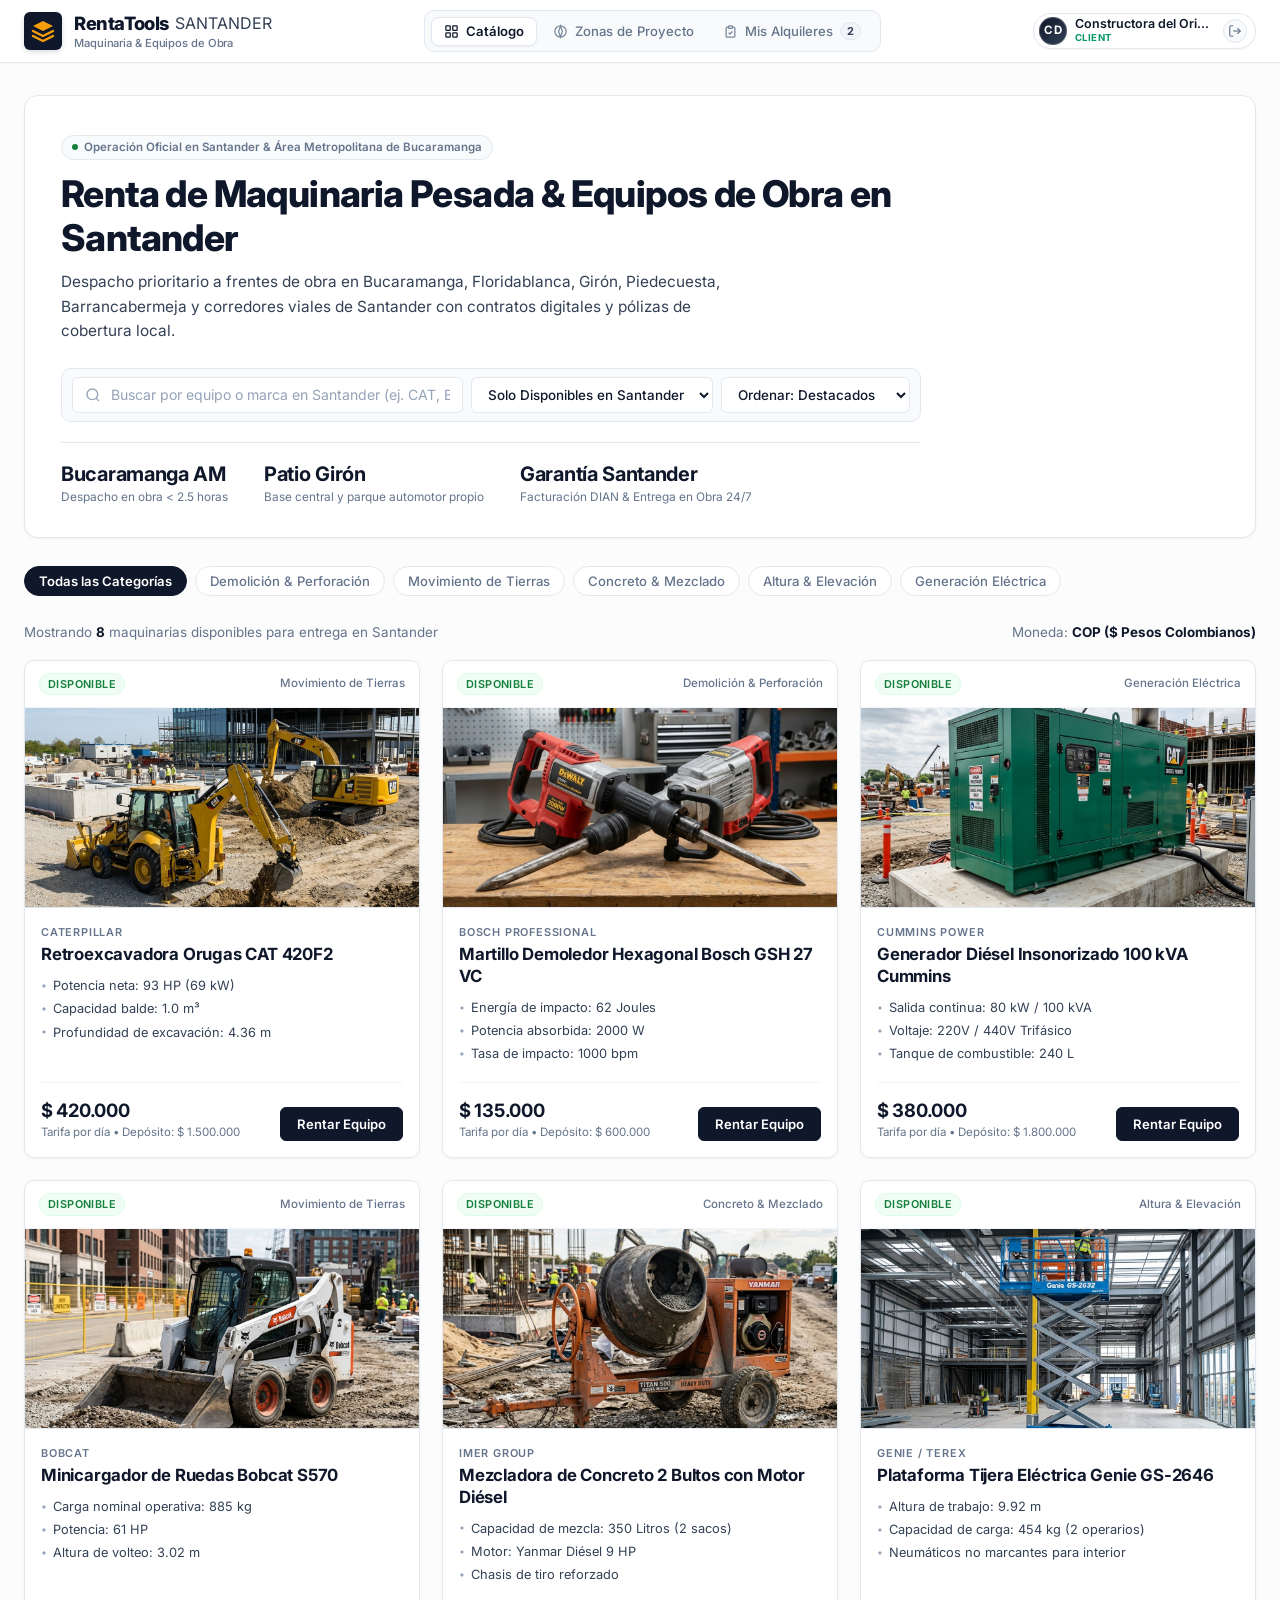
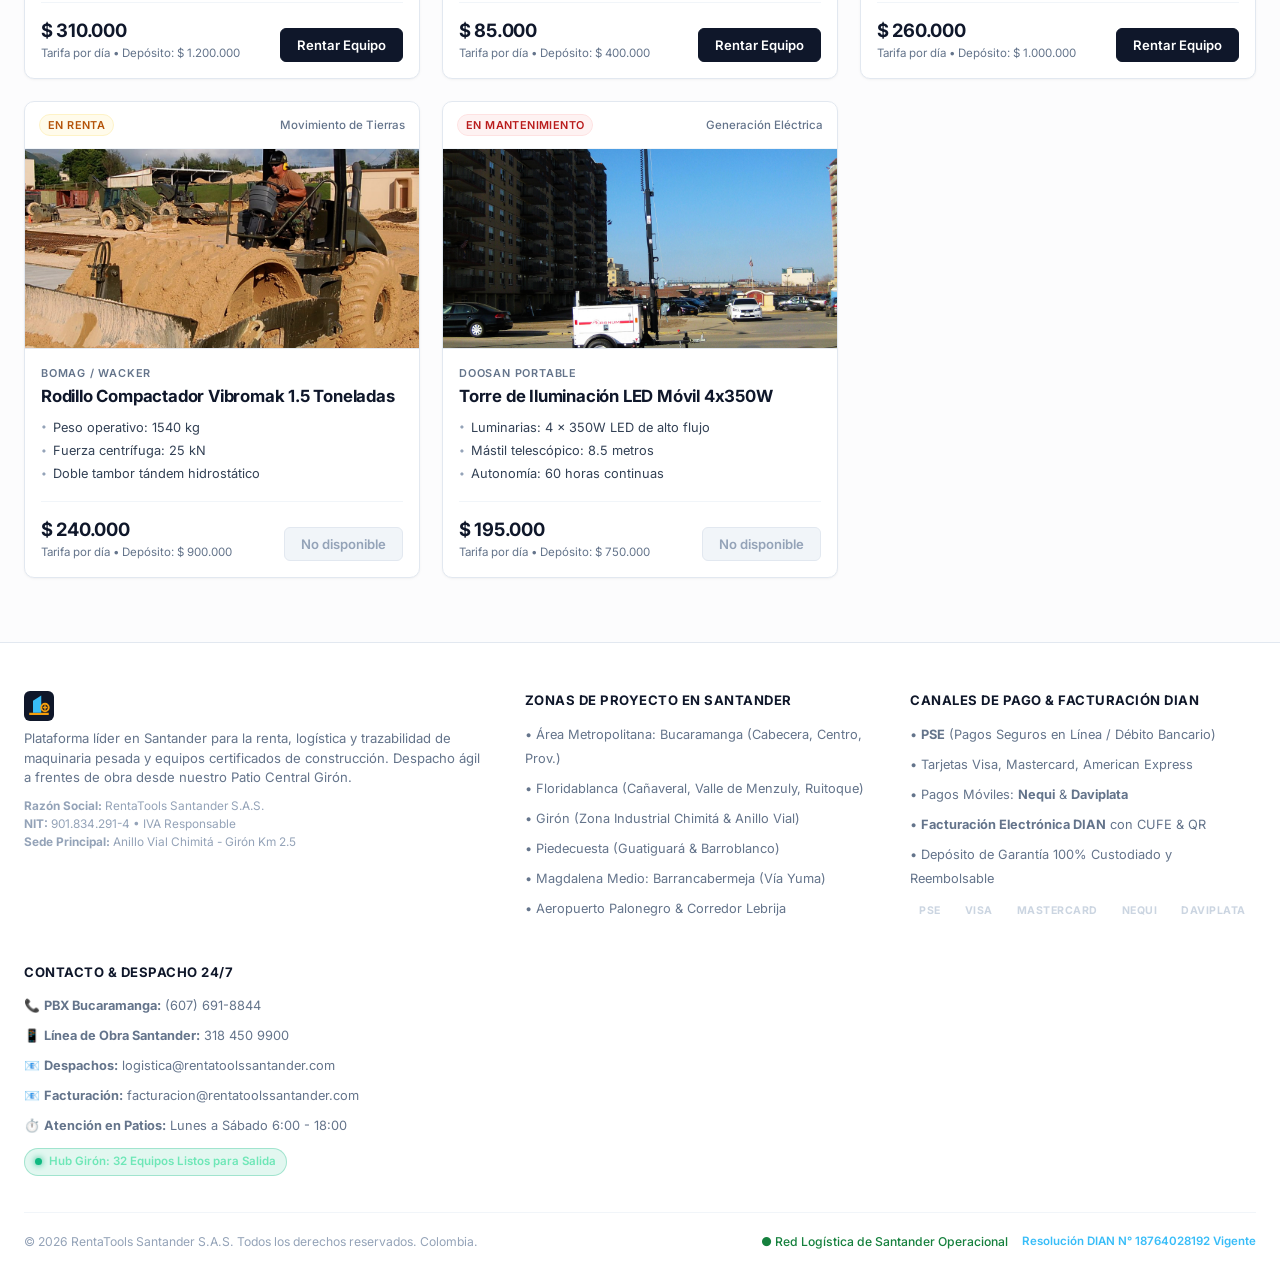
==== commit 9df38501: "feat: optimización integral de interfaz, mapa animado de Santander, pasarela de pago, factura DIAN y" ====
--- a/frontend/src/index.html
+++ b/frontend/src/index.html
@@ -3,14 +3,13 @@
 <head>
     <meta charset="UTF-8">
     <meta name="viewport" content="width=device-width, initial-scale=1.0">
-    <meta name="description" content="RentaTools Santander — Plataforma Profesional de Renta de Maquinaria y Equipos de Construcción. Cobertura oficial en el Área Metropolitana de Bucaramanga y Santander con cerca geográfica telemática.">
-    <meta name="theme-color" content="#ffffff">
-    <title>RentaTools Santander | Maquinaria y Equipos de Construcción</title>
+    <meta name="description" content="RentaTools Colombia — Plataforma Profesional de Renta de Maquinaria Pesada y Equipos de Construcción en Santander y el Área Metropolitana de Bucaramanga.">
+    <meta name="theme-color" content="#0f172a">
+    <title>RentaTools Santander | Renta de Maquinaria Pesada y Equipos de Construcción</title>
     <!-- Google Fonts: Inter & JetBrains Mono -->
     <link rel="preconnect" href="https://fonts.googleapis.com">
     <link rel="preconnect" href="https://fonts.gstatic.com" crossorigin>
-    <link href="https://fonts.googleapis.com/css2?family=Inter:wght@400;500;600;700;800&family=JetBrains+Mono:wght@400;600&display=swap" rel="stylesheet">
-    <link rel="stylesheet" href="vendor/leaflet/leaflet.css">
+    <link href="https://fonts.googleapis.com/css2?family=Inter:wght@400;500;600;700;800;900&family=JetBrains+Mono:wght@400;600;700&display=swap" rel="stylesheet">
     <link rel="stylesheet" href="styles.css">
 </head>
 <body>
@@ -20,92 +19,146 @@
     <!-- ================================================================= -->
     <div id="main-app" class="main-app-container">
 
-        <!-- NAVBAR PRINCIPAL -->
+        <!-- NAVBAR PRINCIPAL INDUSTRIAL & ERGONÓMICO -->
         <header class="app-header">
             <div class="header-inner">
-                <!-- Logotipo e Identidad Santander -->
-                <div class="brand-container" id="logo-refresh" style="cursor: pointer;" title="Ir al Catálogo">
+                <!-- Logotipo e Identidad Santander con Ícono de Maquinaria -->
+                <div class="brand-container" id="logo-refresh" style="cursor: pointer;" title="Ir al Catálogo de Maquinaria">
                     <div class="brand-logo-icon">
-                        <svg viewBox="0 0 24 24" width="22" height="22" fill="none" stroke="currentColor" stroke-width="2">
-                            <rect x="3" y="3" width="18" height="18" rx="3" stroke="#ffffff"/>
-                            <path d="M3 9h18M9 21V9" stroke="#ffffff"/>
+                        <svg viewBox="0 0 24 24" width="24" height="24" fill="none">
+                            <path d="M12 2L2 7L12 12L22 7L12 2Z" fill="#f59e0b"/>
+                            <path d="M2 17L12 22L22 17" stroke="#f59e0b" stroke-width="2.5" stroke-linecap="round" stroke-linejoin="round"/>
+                            <path d="M2 12L12 17L22 12" stroke="#f59e0b" stroke-width="2.5" stroke-linecap="round" stroke-linejoin="round"/>
                         </svg>
                     </div>
                     <div class="brand-text-block">
-                        <span class="brand-title">RentaTools <span class="brand-accent">SANTANDER</span></span>
-                        <span class="brand-tagline">Área Metropolitana de Bucaramanga &amp; Santander</span>
-                    </div>
-                </div>
-
-                <!-- Enlaces de Navegación -->
-                <nav class="app-nav" aria-label="Navegación Principal">
-                    <button class="nav-tab active" data-target="section-catalog">
-                        <span class="nav-icon">
-                            <svg width="15" height="15" viewBox="0 0 24 24" fill="none" stroke="currentColor" stroke-width="2">
-                                <rect x="3" y="3" width="7" height="7" rx="1"/>
-                                <rect x="14" y="3" width="7" height="7" rx="1"/>
-                                <rect x="3" y="14" width="7" height="7" rx="1"/>
-                                <rect x="14" y="14" width="7" height="7" rx="1"/>
-                            </svg>
-                        </span> Catálogo de Equipos
+                        <div class="brand-title-row">
+                            <span class="brand-title">RentaTools</span>
+                            <span class="brand-badge-colombia">SANTANDER</span>
+                        </div>
+                        <span class="brand-tagline">Maquinaria &amp; Equipos de Obra</span>
+                    </div>
+                </div>
+
+                <!-- Enlaces de Navegación Segmentados por UX -->
+                <nav class="app-nav" id="main-nav-bar" aria-label="Navegación Principal">
+                    <!-- Cluster 1: Operaciones de Renta (Visible para Clientes) -->
+                    <div class="nav-cluster nav-cluster-client" role="group" aria-label="Servicios de Alquiler">
+                        <button class="nav-tab active" data-target="section-catalog" id="tab-catalog" title="Explorar catálogo de maquinaria pesada y herramientas">
+                            <span class="nav-icon">
+                                <svg width="15" height="15" viewBox="0 0 24 24" fill="none" stroke="currentColor" stroke-width="2">
+                                    <rect x="3" y="3" width="7" height="7" rx="1"/>
+                                    <rect x="14" y="3" width="7" height="7" rx="1"/>
+                                    <rect x="3" y="14" width="7" height="7" rx="1"/>
+                                    <rect x="14" y="14" width="7" height="7" rx="1"/>
+                                </svg>
+                            </span>
+                            <span class="nav-text">Catálogo</span>
+                        </button>
+                        <button class="nav-tab" data-target="section-coverage" id="tab-coverage" title="Mapa interactivo y zonas de proyecto en Santander">
+                            <span class="nav-icon">
+                                <svg width="15" height="15" viewBox="0 0 24 24" fill="none" stroke="currentColor" stroke-width="2">
+                                    <circle cx="12" cy="12" r="9"/>
+                                    <polygon points="12 3 15 12 12 21 9 12 12 3"/>
+                                </svg>
+                            </span>
+                            <span class="nav-text">Zonas de Proyecto</span>
+                        </button>
+                        <button class="nav-tab" data-target="section-client-rentals" id="tab-my-rentals" title="Mis contratos, pedidos y facturas">
+                            <span class="nav-icon">
+                                <svg width="15" height="15" viewBox="0 0 24 24" fill="none" stroke="currentColor" stroke-width="2">
+                                    <path d="M9 5H7a2 2 0 00-2 2v12a2 2 0 002 2h10a2 2 0 002-2V7a2 2 0 00-2-2h-2"/>
+                                    <rect x="9" y="3" width="6" height="4" rx="1"/>
+                                    <path d="M9 14l2 2 4-4"/>
+                                </svg>
+                            </span>
+                            <span class="nav-text">Mis Alquileres</span>
+                            <span class="badge-count" id="active-rentals-count">1</span>
+                        </button>
+                    </div>
+
+                    <!-- Divisor visual -->
+                    <div class="nav-cluster-separator" id="nav-divider-pro" aria-hidden="true"></div>
+
+                    <!-- Cluster 2: Portales de Negocio (Exclusivos para Proveedor y Admin) -->
+                    <div class="nav-cluster nav-cluster-pro" id="nav-cluster-pro" role="group" aria-label="Portales de Negocio">
+                        <button class="nav-tab nav-tab-pro" data-target="section-provider" id="tab-provider" title="Panel para propietarios: Gestión de flota y maquinaria">
+                            <span class="nav-icon">
+                                <svg width="15" height="15" viewBox="0 0 24 24" fill="none" stroke="currentColor" stroke-width="2">
+                                    <path d="M14.7 6.3a1 1 0 000 1.4l1.6 1.6a1 1 0 001.4 0l3.77-3.77a6 6 0 01-7.94 7.94l-6.91 6.91a2.12 2.12 0 01-3-3l6.91-6.91a6 6 0 017.94-7.94l-3.76 3.76z"/>
+                                </svg>
+                            </span>
+                            <span class="nav-text">Proveedor</span>
+                            <span class="nav-badge-pro">Flota</span>
+                        </button>
+                        <button class="nav-tab nav-tab-pro" data-target="section-analytics" id="tab-analytics" title="Tablero Ejecutivo de Analítica &amp; BI (Solo Administrador)">
+                            <span class="nav-icon">
+                                <svg width="15" height="15" viewBox="0 0 24 24" fill="none" stroke="currentColor" stroke-width="2">
+                                    <path d="M18 20V10M12 20V4M6 20v-6"/>
+                                </svg>
+                            </span>
+                            <span class="nav-text">Métricas &amp; BI</span>
+                            <span class="nav-badge-pro">Admin</span>
+                        </button>
+                    </div>
+                </nav>
+
+                <!-- Herramientas y Acciones Derechas -->
+                <div class="header-right-tools">
+                    <!-- Acciones de Usuario & Autenticación -->
+                    <div class="header-user-actions">
+                        <div id="auth-guest-box" class="auth-guest-box">
+                            <button id="btn-open-login" class="btn-auth-login" title="Acceder con tu cuenta">
+                                <svg width="14" height="14" viewBox="0 0 24 24" fill="none" stroke="currentColor" stroke-width="2">
+                                    <path d="M15 3h4a2 2 0 0 1 2 2v14a2 2 0 0 1-2 2h-4"/>
+                                    <polyline points="10 17 15 12 10 7"/>
+                                    <line x1="15" y1="12" x2="3" y2="12"/>
+                                </svg>
+                                <span>Iniciar Sesión</span>
+                            </button>
+                            <button id="btn-open-register" class="btn-auth-register" title="Crear nueva cuenta (Cliente o Proveedor)">
+                                <svg width="14" height="14" viewBox="0 0 24 24" fill="none" stroke="currentColor" stroke-width="2">
+                                    <path d="M16 21v-2a4 4 0 0 0-4-4H5a4 4 0 0 0-4 4v2"/>
+                                    <circle cx="8.5" cy="7" r="4"/>
+                                    <line x1="20" y1="8" x2="20" y2="14"/>
+                                    <line x1="23" y1="11" x2="17" y2="11"/>
+                                </svg>
+                                <span>Registrarse</span>
+                            </button>
+                        </div>
+
+                        <div id="auth-user-box" class="auth-user-box hidden" title="Sesión activa">
+                            <div class="user-avatar-badge" id="user-avatar">RT</div>
+                            <div class="user-meta">
+                                <span class="user-name" id="user-display-name">Usuario</span>
+                                <span class="user-role-pill" id="user-role-badge">CLIENTE</span>
+                            </div>
+                            <button id="btn-logout" class="btn-icon-logout" title="Cerrar sesión" aria-label="Cerrar sesión">
+                                <svg width="14" height="14" viewBox="0 0 24 24" fill="none" stroke="currentColor" stroke-width="2">
+                                    <path d="M9 21H5a2 2 0 0 1-2-2V5a2 2 0 0 1 2-2h4"/>
+                                    <polyline points="16 17 21 12 16 7"/>
+                                    <line x1="21" y1="12" x2="9" y2="12"/>
+                                </svg>
+                            </button>
+                        </div>
+                    </div>
+
+                    <!-- Botón Hamburguesa Responsive -->
+                    <button class="btn-mobile-toggle" id="btn-mobile-toggle" aria-label="Menú principal" aria-expanded="false">
+                        <span class="hamburger-bar"></span>
+                        <span class="hamburger-bar"></span>
+                        <span class="hamburger-bar"></span>
                     </button>
-                    <button class="nav-tab" data-target="section-coverage" id="tab-coverage">
-                        <span class="nav-icon">
-                            <svg width="15" height="15" viewBox="0 0 24 24" fill="none" stroke="currentColor" stroke-width="2">
-                                <polygon points="1 6 1 22 8 18 16 22 23 18 23 2 16 6 8 2 1 6"/>
-                                <line x1="8" y1="2" x2="8" y2="18"/>
-                                <line x1="16" y1="6" x2="16" y2="22"/>
-                            </svg>
-                        </span> Cerca Geográfica &amp; Cobertura
-                    </button>
-                    <button class="nav-tab" data-target="section-client-rentals" id="tab-my-rentals">
-                        <span class="nav-icon">
-                            <svg width="15" height="15" viewBox="0 0 24 24" fill="none" stroke="currentColor" stroke-width="2">
-                                <path d="M9 5H7a2 2 0 00-2 2v12a2 2 0 002 2h10a2 2 0 002-2V7a2 2 0 00-2-2h-2"/>
-                                <rect x="9" y="3" width="6" height="4" rx="1"/>
-                                <path d="M9 14l2 2 4-4"/>
-                            </svg>
-                        </span> Mis Alquileres <span class="badge-count" id="active-rentals-count">1</span>
-                    </button>
-                    <button class="nav-tab" data-target="section-provider" id="tab-provider">
-                        <span class="nav-icon">
-                            <svg width="15" height="15" viewBox="0 0 24 24" fill="none" stroke="currentColor" stroke-width="2">
-                                <path d="M14.7 6.3a1 1 0 000 1.4l1.6 1.6a1 1 0 001.4 0l3.77-3.77a6 6 0 01-7.94 7.94l-6.91 6.91a2.12 2.12 0 01-3-3l6.91-6.91a6 6 0 017.94-7.94l-3.76 3.76z"/>
-                            </svg>
-                        </span> Panel Proveedor
-                    </button>
-                    <button class="nav-tab" data-target="section-analytics" id="tab-analytics">
-                        <span class="nav-icon">
-                            <svg width="15" height="15" viewBox="0 0 24 24" fill="none" stroke="currentColor" stroke-width="2">
-                                <path d="M18 20V10M12 20V4M6 20v-6"/>
-                            </svg>
-                        </span> Métricas &amp; BI
-                    </button>
-                </nav>
-
-                <!-- Barra de Roles Rápida para Demostración -->
-                <div class="role-selector-bar" title="Cambiar rol activo para demostración">
-                    <span class="role-selector-label">ROL:</span>
-                    <button class="role-chip active" data-role="CLIENT" id="role-client-btn">Cliente</button>
-                    <button class="role-chip" data-role="PROVIDER" id="role-provider-btn">Proveedor</button>
-                    <button class="role-chip" data-role="ADMIN" id="role-admin-btn">Admin</button>
-                </div>
-
-                <!-- Acciones de Usuario & Autenticación -->
-                <div class="header-user-actions">
-                    <div id="auth-guest-box" class="auth-guest-box">
-                        <button id="btn-open-login" class="btn-auth-login">Iniciar Sesión</button>
-                        <button id="btn-open-register" class="btn-auth-register">Registrarse</button>
-                    </div>
-
-                    <div id="auth-user-box" class="auth-user-box hidden">
-                        <div class="user-avatar-badge" id="user-avatar">JD</div>
-                        <div class="user-meta">
-                            <span class="user-name" id="user-display-name">Julian Dev</span>
-                            <span class="user-role-pill" id="user-role-badge">CLIENTE</span>
-                        </div>
-                        <button id="btn-logout" class="btn-icon-logout" title="Cerrar sesión" aria-label="Cerrar sesión">✕</button>
-                    </div>
+                </div>
+            </div>
+
+            <!-- Menú Desplegable Móvil -->
+            <div class="mobile-nav-panel" id="mobile-nav-panel" aria-hidden="true">
+                <div class="mobile-nav-content">
+                    <div class="mobile-group-title">Operaciones de Renta</div>
+                    <div class="mobile-nav-cluster" id="mobile-cluster-ops"></div>
+                    <div class="mobile-group-title" id="mobile-title-biz">Portales de Negocio</div>
+                    <div class="mobile-nav-cluster" id="mobile-cluster-biz"></div>
                 </div>
             </div>
         </header>
@@ -168,8 +221,8 @@
                                 <span class="stat-text">Base central y parque automotor propio</span>
                             </div>
                             <div class="stat-item">
-                                <span class="stat-number">Cerca Geográfica Activa</span>
-                                <span class="stat-text">Monitoreo telemático GPS en Santander</span>
+                                <span class="stat-number">Garantía Santander</span>
+                                <span class="stat-text">Facturación DIAN &amp; Entrega en Obra 24/7</span>
                             </div>
                         </div>
                     </div>
@@ -216,157 +269,266 @@
             </section>
 
             <!-- ============================================================= -->
-            <!-- SECCIÓN 2: CERCA GEOGRÁFICA & RED LOGÍSTICA SANTANDER        -->
+            <!-- SECCIÓN 2: MAPA ANIMADO DE ZONAS DE PROYECTO & LOGÍSTICA       -->
             <!-- ============================================================= -->
             <section id="section-coverage" class="content-section">
                 <div class="section-header">
                     <div>
                         <h2 class="section-title">
                             <svg width="20" height="20" viewBox="0 0 24 24" fill="none" stroke="currentColor" stroke-width="2">
-                                <polygon points="1 6 1 22 8 18 16 22 23 18 23 2 16 6 8 2 1 6"/>
-                                <line x1="8" y1="2" x2="8" y2="18"/>
-                                <line x1="16" y1="6" x2="16" y2="22"/>
-                            </svg>
-                            Cerca Geográfica &amp; Red Logística Santander
+                                <circle cx="12" cy="12" r="9"/>
+                                <polygon points="12 3 15 12 12 21 9 12 12 3"/>
+                            </svg>
+                            Zonas de Proyecto &amp; Logística de Despacho (Santander)
                         </h2>
-                        <p class="section-desc">Delimitación telemática del perímetro operativo con centros de despacho en Girón, Floridablanca y Barrancabermeja.</p>
+                        <p class="section-desc">Visualización interactiva y animada de las obras activas, centros de despacho en camabaja y cobertura en el departamento de Santander.</p>
                     </div>
                     <div class="geofence-live-badge">
-                        <span class="pulse-indicator"></span> Cerca Geográfica Activa • 100% Monitoreo GPS
-                    </div>
-                </div>
-
-                <!-- Tarjetas de Información Rápida de Zonas de Cobertura (Interactiva) -->
-                <div class="coverage-zones-cards">
-                    <div class="zone-pill-card active-zone" data-zone="bga" style="cursor: pointer;" title="Clic para enfocar en AMB">
-                        <span class="zone-tag">Zona Metropolitana 1</span>
-                        <h4>Área Metropolitana de Bucaramanga</h4>
-                        <p>Bucaramanga, Floridablanca, Girón, Piedecuesta.</p>
-                        <span class="zone-meta">✓ Despacho express &lt; 2.5 h • Flete Bonificado</span>
-                    </div>
-                    <div class="zone-pill-card" data-zone="lebrija" style="cursor: pointer;" title="Clic para enfocar en Lebrija">
-                        <span class="zone-tag">Zona Aeroportuaria 1B</span>
-                        <h4>Lebrija &amp; Corredor Palonegro</h4>
-                        <p>Lebrija, Aeropuerto Palonegro, La Fortuna.</p>
-                        <span class="zone-meta">✓ Despacho &lt; 3.5 h • Cobertura total</span>
-                    </div>
-                    <div class="zone-pill-card" data-zone="barranca" style="cursor: pointer;" title="Clic para enfocar en Barrancabermeja">
-                        <span class="zone-tag">Zona Industrial 2</span>
-                        <h4>Magdalena Medio &amp; Barrancabermeja</h4>
-                        <p>Barrancabermeja, El Centro, Lizama, Yuma.</p>
-                        <span class="zone-meta">✓ Despacho pesado &lt; 6 h • Base satélite propia</span>
-                    </div>
-                    <div class="zone-pill-card" data-zone="sangil" style="cursor: pointer;" title="Clic para enfocar en San Gil">
-                        <span class="zone-tag">Zona Provincial 3</span>
-                        <h4>Provincias Guanentá &amp; Comunera</h4>
-                        <p>San Gil, Socorro, Barichara, Aratoca.</p>
-                        <span class="zone-meta">✓ Despacho programado &lt; 8 h • Camabaja certificada</span>
-                    </div>
-                </div>
-
-                <!-- Cuadrícula Principal: Mapa Interactivo de Santander & Simulador -->
-                <div class="geofence-main-grid">
+                        <span class="pulse-indicator"></span> 5 Frentes Activos • Despacho Inmediato 24/7
+                    </div>
+                </div>
+
+                <!-- Cuadrícula Principal del Mapa Animado de Proyectos -->
+                <div class="project-map-layout">
                     
-                    <!-- Tarjeta del Mapa Telemático de la Cerca Geográfica -->
-                    <div class="glass-card geofence-map-card">
-                        <div class="geofence-map-header">
+                    <!-- Tarjeta del Mapa Vectorial Animado (Sin APIs externas, 100% fluido) -->
+                    <div class="glass-card project-radar-card">
+                        <div class="radar-card-header">
                             <div>
-                                <h3 class="chart-title">Mapa Telemático de la Cerca Geográfica (Santander)</h3>
-                                <p class="chart-sub">Perímetro operativo delimitado en tiempo real con monitoreo GPS de maquinaria</p>
-                            </div>
-                            <span class="geofence-gps-live">
-                                <span class="pulse-dot"></span> GPS Live • 5 Activos
-                            </span>
-                        </div>
-
-                        <!-- Barra de Herramientas del Mapa -->
-                        <div class="geofence-toolbar">
-                            <button type="button" class="geofence-tool-btn active" id="btn-map-amb">
-                                🎯 Centrar AMB
-                            </button>
-                            <button type="button" class="geofence-tool-btn" id="btn-map-giron">
-                                🏭 Patio Central Girón
-                            </button>
-                            <button type="button" class="geofence-tool-btn" id="btn-map-fleet">
-                                🚜 Ver Flota en Obra
-                            </button>
-                            <button type="button" class="geofence-tool-btn" id="btn-map-all">
-                                🗺️ Todo Santander
-                            </button>
-                        </div>
-
-                        <!-- Contenedor del Mapa Interactivo Leaflet -->
-                        <div class="geofence-map-container">
-                            <div id="geofence-leaflet-map"></div>
-                        </div>
-
-                        <!-- Leyenda del Mapa -->
-                        <div class="geofence-map-legend">
-                            <div class="legend-chip"><span class="legend-color-box zone-amb-box"></span> Cerca Principal AMB (Flete $0)</div>
-                            <div class="legend-chip"><span class="legend-color-box zone-outer-box"></span> Cerca Satélite Santander</div>
-                            <div class="legend-chip"><span class="legend-color-box hub-box"></span> Patio Central Girón (Anillo Vial)</div>
-                            <div class="legend-chip"><span class="legend-color-box gps-box"></span> Flota GPS Activa en Obra</div>
-                        </div>
-                    </div>
-
-                    <!-- Tarjeta Validadora de Cobertura en Vivo -->
-                    <div class="glass-card geofence-validator-card">
-                        <h3 class="chart-title">Validador de Entrega en Santander</h3>
-                        <p class="chart-sub">Comprueba la viabilidad de despacho y tiempo de llegada a tu frente de obra</p>
-
-                        <div class="validator-controls">
-                            <div class="form-field">
-                                <label for="geofence-municipality-select">Selecciona Municipio o Sector de Obra *</label>
-                                <select id="geofence-municipality-select" class="custom-select">
-                                    <option value="bga" selected>Bucaramanga (Cabecera, Centro, Provenza, Norte)</option>
-                                    <option value="florida">Floridablanca (Cañaveral, Menzuly, Ruitoque, El Bosque)</option>
-                                    <option value="giron">Girón (Parque Industrial Chimitá, El Poblado, Rincón)</option>
-                                    <option value="piede">Piedecuesta (Guatiguará, Barroblanco, La Cantera)</option>
-                                    <option value="lebrija">Lebrija (Aeropuerto Palonegro, La Fortuna)</option>
-                                    <option value="barranca">Barrancabermeja (Sector Petroquímico, Yuma, Galán)</option>
-                                    <option value="sangil">San Gil &amp; Socorro (Provincia Guanentá / Comunera)</option>
-                                </select>
-                            </div>
-
-                            <div class="form-field">
-                                <label for="geofence-address-input">Dirección de Obra o Punto de Referencia</label>
-                                <input type="text" id="geofence-address-input" value="Autopista Floridablanca Km 4, Condominio Mensulí" placeholder="Ej. Anillo Vial Girón - Floridablanca Km 2.5">
-                            </div>
-
-                            <!-- Resultado de Validación Dinámico -->
-                            <div class="geofence-result-box" id="geofence-result-box">
-                                <div class="result-status-header">
-                                    <span class="result-icon-check">✓</span>
-                                    <div>
-                                        <strong class="result-status-title" id="geo-status-title">DENTRO DE LA CERCA GEOGRÁFICA ACTIVA</strong>
-                                        <span class="result-status-sub" id="geo-status-sub">Área Metropolitana de Bucaramanga • Despacho Habilitado</span>
-                                    </div>
-                                </div>
-
-                                <div class="result-specs-grid">
-                                    <div class="spec-cell">
-                                        <span class="spec-cell-label">Patio de Salida:</span>
-                                        <strong class="spec-cell-val" id="geo-depot-val">Patio Central Girón (Anillo Vial)</strong>
-                                    </div>
-                                    <div class="spec-cell">
-                                        <span class="spec-cell-label">Tiempo Estimado:</span>
-                                        <strong class="spec-cell-val" id="geo-time-val">&lt; 2 Horas</strong>
-                                    </div>
-                                    <div class="spec-cell">
-                                        <span class="spec-cell-label">Condición Flete:</span>
-                                        <strong class="spec-cell-val" id="geo-freight-val">Tarifa Plana Metropolitana ($0 recargo)</strong>
-                                    </div>
-                                    <div class="spec-cell">
-                                        <span class="spec-cell-label">Póliza Departamental:</span>
-                                        <strong class="spec-cell-val" id="geo-policy-val">Sura Obra Santander Vigente</strong>
-                                    </div>
-                                </div>
-
-                                <button class="btn-primary w-full" id="btn-geo-rent-now">
-                                    Rentar Equipo para este Frente de Obra
-                                </button>
-                            </div>
-                        </div>
+                                <h3 class="chart-title">Radar de Logística &amp; Frentes de Obra Santander</h3>
+                                <p class="chart-sub">Rutas telemáticas desde Patio Central Girón hacia proyectos en ejecución</p>
+                            </div>
+                            <div class="radar-live-indicator">
+                                <span class="radar-ping-dot"></span>
+                                <span>TELEMETRÍA EN TIEMPO REAL</span>
+                            </div>
+                        </div>
+
+                        <!-- Lienzo SVG Interactivo del Mapa de Santander -->
+                        <div class="radar-viewport-container" id="radar-viewport">
+                            <svg class="radar-svg" viewBox="0 0 760 520" preserveAspectRatio="xMidYMid meet">
+                                <defs>
+                                    <!-- Gradientes para el radar y los frentes -->
+                                    <radialGradient id="radarSweepGradient" cx="50%" cy="50%" r="50%">
+                                        <stop offset="0%" stop-color="rgba(245, 158, 11, 0.4)"/>
+                                        <stop offset="60%" stop-color="rgba(245, 158, 11, 0.1)"/>
+                                        <stop offset="100%" stop-color="rgba(245, 158, 11, 0)"/>
+                                    </radialGradient>
+                                    <linearGradient id="hubGradient" x1="0%" y1="0%" x2="100%" y2="100%">
+                                        <stop offset="0%" stop-color="#f59e0b"/>
+                                        <stop offset="100%" stop-color="#d97706"/>
+                                    </linearGradient>
+                                    <linearGradient id="siteActiveGradient" x1="0%" y1="0%" x2="100%" y2="100%">
+                                        <stop offset="0%" stop-color="#10b981"/>
+                                        <stop offset="100%" stop-color="#059669"/>
+                                    </linearGradient>
+                                    <filter id="glowEffect" x="-20%" y="-20%" width="140%" height="140%">
+                                        <feGaussianBlur stdDeviation="3" result="blur"/>
+                                        <feComposite in="SourceGraphic" in2="blur" operator="over"/>
+                                    </filter>
+                                </defs>
+
+                                <!-- Cuadrícula de Fondo Táctica -->
+                                <g class="radar-grid" opacity="0.12">
+                                    <line x1="40" y1="0" x2="40" y2="520" stroke="#94a3b8" stroke-dasharray="2,4"/>
+                                    <line x1="140" y1="0" x2="140" y2="520" stroke="#94a3b8" stroke-dasharray="2,4"/>
+                                    <line x1="240" y1="0" x2="240" y2="520" stroke="#94a3b8" stroke-dasharray="2,4"/>
+                                    <line x1="340" y1="0" x2="340" y2="520" stroke="#94a3b8" stroke-dasharray="2,4"/>
+                                    <line x1="440" y1="0" x2="440" y2="520" stroke="#94a3b8" stroke-dasharray="2,4"/>
+                                    <line x1="540" y1="0" x2="540" y2="520" stroke="#94a3b8" stroke-dasharray="2,4"/>
+                                    <line x1="640" y1="0" x2="640" y2="520" stroke="#94a3b8" stroke-dasharray="2,4"/>
+
+                                    <line x1="0" y1="70" x2="760" y2="70" stroke="#94a3b8" stroke-dasharray="2,4"/>
+                                    <line x1="0" y1="170" x2="760" y2="170" stroke="#94a3b8" stroke-dasharray="2,4"/>
+                                    <line x1="0" y1="270" x2="760" y2="270" stroke="#94a3b8" stroke-dasharray="2,4"/>
+                                    <line x1="0" y1="370" x2="760" y2="370" stroke="#94a3b8" stroke-dasharray="2,4"/>
+                                    <line x1="0" y1="470" x2="760" y2="470" stroke="#94a3b8" stroke-dasharray="2,4"/>
+                                </g>
+
+                                <!-- Círculos Concéntricos de Alcance Logístico -->
+                                <g class="radar-rings" opacity="0.35">
+                                    <circle cx="390" cy="270" r="70" fill="none" stroke="#f59e0b" stroke-width="1" stroke-dasharray="4,4"/>
+                                    <circle cx="390" cy="270" r="140" fill="none" stroke="#f59e0b" stroke-width="1.2" stroke-dasharray="6,4"/>
+                                    <circle cx="390" cy="270" r="230" fill="none" stroke="#0284c7" stroke-width="1" stroke-dasharray="4,6"/>
+                                    <circle cx="390" cy="270" r="320" fill="none" stroke="#0284c7" stroke-width="0.8" stroke-dasharray="3,7"/>
+
+                                    <!-- Etiquetas de Distancia -->
+                                    <text x="395" y="195" fill="#f59e0b" font-size="9" font-family="JetBrains Mono" opacity="0.7">ANILLO 10 KM (METROPOLITANO)</text>
+                                    <text x="395" y="125" fill="#f59e0b" font-size="9" font-family="JetBrains Mono" opacity="0.7">ANILLO 25 KM (CORREDOR AMB)</text>
+                                    <text x="395" y="35" fill="#0284c7" font-size="9" font-family="JetBrains Mono" opacity="0.7">ANILLO 80 KM (REGIONAL SANTANDER)</text>
+                                </g>
+
+                                <!-- Haz de Radar Giratorio Animado -->
+                                <g class="radar-scanner-group" style="transform-origin: 390px 270px;">
+                                    <path d="M390 270 L640 100 A290 290 0 0 0 540 30 Z" fill="url(#radarSweepGradient)" opacity="0.6" class="radar-sweep-beam"/>
+                                    <line x1="390" y1="270" x2="640" y2="100" stroke="#f59e0b" stroke-width="1.8" opacity="0.8"/>
+                                </g>
+
+                                <!-- Líneas de Suministro y Despacho Animadas (Hub Girón -> Proyectos) -->
+                                <g class="logistics-routes">
+                                    <!-- Ruta Girón -> Bucaramanga Cabecera -->
+                                    <path id="route-bga" d="M390 270 Q450 240 520 200" fill="none" stroke="#10b981" stroke-width="2.5" stroke-dasharray="6,4" class="animated-supply-line"/>
+                                    <!-- Ruta Girón -> Floridablanca Mensulí -->
+                                    <path id="route-florida" d="M390 270 Q450 310 510 350" fill="none" stroke="#10b981" stroke-width="2.5" stroke-dasharray="6,4" class="animated-supply-line"/>
+                                    <!-- Ruta Girón -> Piedecuesta Guatiguará -->
+                                    <path id="route-piede" d="M390 270 Q460 380 530 440" fill="none" stroke="#10b981" stroke-width="2" stroke-dasharray="6,4" class="animated-supply-line"/>
+                                    <!-- Ruta Girón -> Lebrija Palonegro -->
+                                    <path id="route-lebrija" d="M390 270 Q340 220 290 170" fill="none" stroke="#0284c7" stroke-width="2" stroke-dasharray="5,5" class="animated-supply-line"/>
+                                    <!-- Ruta Girón -> Barrancabermeja Yuma -->
+                                    <path id="route-barranca" d="M390 270 Q240 250 110 240" fill="none" stroke="#0284c7" stroke-width="2.2" stroke-dasharray="6,4" class="animated-supply-line"/>
+                                </g>
+
+                                <!-- Camiones de Despacho en Movimiento sobre las Rutas -->
+                                <g class="moving-transports">
+                                    <circle class="truck-dot" r="4.5" fill="#f59e0b">
+                                        <animateMotion dur="4s" repeatCount="indefinite" path="M390 270 Q450 240 520 200"/>
+                                    </circle>
+                                    <circle class="truck-dot" r="4.5" fill="#f59e0b">
+                                        <animateMotion dur="4.5s" repeatCount="indefinite" path="M390 270 Q450 310 510 350"/>
+                                    </circle>
+                                    <circle class="truck-dot" r="4.5" fill="#0284c7">
+                                        <animateMotion dur="6s" repeatCount="indefinite" path="M390 270 Q240 250 110 240"/>
+                                    </circle>
+                                </g>
+
+                                <!-- Nodos y Balizas de Frentes de Obra Interactivos -->
+                                <g class="radar-nodes">
+                                    <!-- 1. HUB CENTRAL GIRÓN (BASE PRINCIPAL) -->
+                                    <g class="project-pin-group hub-pin active" data-site="giron" style="cursor: pointer;">
+                                        <circle cx="390" cy="270" r="22" class="halo-pulse-hub" fill="rgba(245, 158, 11, 0.25)"/>
+                                        <circle cx="390" cy="270" r="14" fill="url(#hubGradient)" filter="url(#glowEffect)"/>
+                                        <circle cx="390" cy="270" r="6" fill="#0f172a"/>
+                                        <text x="390" y="306" text-anchor="middle" fill="#f8fafc" font-size="11" font-weight="700" letter-spacing="0.5">PATIO CENTRAL GIRÓN</text>
+                                        <text x="390" y="319" text-anchor="middle" fill="#f59e0b" font-size="9" font-family="JetBrains Mono">HUB LOGÍSTICO 24/7</text>
+                                    </g>
+
+                                    <!-- 2. OBRA BUCARAMANGA CABECERA -->
+                                    <g class="project-pin-group site-pin" data-site="bga" style="cursor: pointer;">
+                                        <circle cx="520" cy="200" r="16" class="halo-pulse" fill="rgba(16, 185, 129, 0.2)"/>
+                                        <circle cx="520" cy="200" r="9" fill="url(#siteActiveGradient)"/>
+                                        <circle cx="520" cy="200" r="3.5" fill="#ffffff"/>
+                                        <text x="520" y="180" text-anchor="middle" fill="#f8fafc" font-size="10.5" font-weight="700">BUCARAMANGA</text>
+                                        <text x="520" y="192" text-anchor="middle" fill="#10b981" font-size="8.5" font-family="JetBrains Mono">Torres Cabecera (3 Equipos)</text>
+                                    </g>
+
+                                    <!-- 3. OBRA FLORIDABLANCA MENZULÍ -->
+                                    <g class="project-pin-group site-pin" data-site="florida" style="cursor: pointer;">
+                                        <circle cx="510" cy="350" r="16" class="halo-pulse" fill="rgba(16, 185, 129, 0.2)"/>
+                                        <circle cx="510" cy="350" r="9" fill="url(#siteActiveGradient)"/>
+                                        <circle cx="510" cy="350" r="3.5" fill="#ffffff"/>
+                                        <text x="510" y="375" text-anchor="middle" fill="#f8fafc" font-size="10.5" font-weight="700">FLORIDABLANCA</text>
+                                        <text x="510" y="387" text-anchor="middle" fill="#10b981" font-size="8.5" font-family="JetBrains Mono">Ruitoque / Mensulí (4 Equipos)</text>
+                                    </g>
+
+                                    <!-- 4. OBRA PIEDECUESTA GUATIGUARÁ -->
+                                    <g class="project-pin-group site-pin" data-site="piede" style="cursor: pointer;">
+                                        <circle cx="530" cy="440" r="16" class="halo-pulse" fill="rgba(16, 185, 129, 0.2)"/>
+                                        <circle cx="530" cy="440" r="9" fill="url(#siteActiveGradient)"/>
+                                        <circle cx="530" cy="440" r="3.5" fill="#ffffff"/>
+                                        <text x="530" y="465" text-anchor="middle" fill="#f8fafc" font-size="10.5" font-weight="700">PIEDECUESTA</text>
+                                        <text x="530" y="477" text-anchor="middle" fill="#10b981" font-size="8.5" font-family="JetBrains Mono">Vía Guatiguará (2 Equipos)</text>
+                                    </g>
+
+                                    <!-- 5. BASE LEBRIJA PALONEGRO -->
+                                    <g class="project-pin-group site-pin" data-site="lebrija" style="cursor: pointer;">
+                                        <circle cx="290" cy="170" r="15" class="halo-pulse" fill="rgba(2, 132, 199, 0.2)"/>
+                                        <circle cx="290" cy="170" r="8.5" fill="#0284c7"/>
+                                        <circle cx="290" cy="170" r="3" fill="#ffffff"/>
+                                        <text x="290" y="152" text-anchor="middle" fill="#f8fafc" font-size="10" font-weight="700">LEBRIJA</text>
+                                        <text x="290" y="163" text-anchor="middle" fill="#38bdf8" font-size="8" font-family="JetBrains Mono">Aeropuerto Palonegro</text>
+                                    </g>
+
+                                    <!-- 6. BASE SATÉLITE BARRANCABERMEJA -->
+                                    <g class="project-pin-group site-pin" data-site="barranca" style="cursor: pointer;">
+                                        <circle cx="110" cy="240" r="18" class="halo-pulse" fill="rgba(2, 132, 199, 0.25)"/>
+                                        <circle cx="110" cy="240" r="10" fill="#0284c7" filter="url(#glowEffect)"/>
+                                        <circle cx="110" cy="240" r="4" fill="#ffffff"/>
+                                        <text x="110" y="268" text-anchor="middle" fill="#f8fafc" font-size="10.5" font-weight="700">BARRANCABERMEJA</text>
+                                        <text x="110" y="280" text-anchor="middle" fill="#38bdf8" font-size="8.5" font-family="JetBrains Mono">Base Satélite Yuma</text>
+                                    </g>
+                                </g>
+                            </svg>
+                        </div>
+
+                        <!-- Leyenda de Convenciones Rápidas -->
+                        <div class="radar-map-legend">
+                            <div class="radar-legend-item">
+                                <span class="legend-color-dot hub"></span>
+                                <span>Patio Central de Despacho (Girón Chimitá)</span>
+                            </div>
+                            <div class="radar-legend-item">
+                                <span class="legend-color-dot site"></span>
+                                <span>Frente de Obra Activo en Santander</span>
+                            </div>
+                            <div class="radar-legend-item">
+                                <span class="legend-color-dot regional"></span>
+                                <span>Base Satélite Regional (Barranca / Lebrija)</span>
+                            </div>
+                            <div class="radar-legend-item">
+                                <span class="legend-color-dot moving"></span>
+                                <span>Camabaja en Ruta de Despacho</span>
+                            </div>
+                        </div>
+                    </div>
+
+                    <!-- Panel Lateral Interactivo del Proyecto Seleccionado -->
+                    <div class="glass-card project-details-card">
+                        <div class="project-card-header">
+                            <span class="project-badge" id="project-zone-badge">ZONA METROPOLITANA 1</span>
+                            <h3 class="project-title" id="project-site-title">Patio Central Girón (Hub Logístico)</h3>
+                            <p class="project-desc" id="project-site-desc">Centro de despacho primario de maquinaria pesada, mantenimiento certificado y parque automotor con 32 equipos listos para salida.</p>
+                        </div>
+
+                        <!-- Fichas Rápidas de Especificaciones del Frente de Obra -->
+                        <div class="project-specs-grid">
+                            <div class="spec-cell">
+                                <span class="spec-cell-label">Tiempo Estimado de Llegada:</span>
+                                <strong class="spec-cell-val" id="project-eta-val">&lt; 1.5 Horas</strong>
+                            </div>
+                            <div class="spec-cell">
+                                <span class="spec-cell-label">Flota Asignada al Sector:</span>
+                                <strong class="spec-cell-val" id="project-fleet-val">32 Equipos en Patio</strong>
+                            </div>
+                            <div class="spec-cell">
+                                <span class="spec-cell-label">Condición de Flete:</span>
+                                <strong class="spec-cell-val" id="project-freight-val">Flete Bonificado ($0 COP)</strong>
+                            </div>
+                            <div class="spec-cell">
+                                <span class="spec-cell-label">Póliza Departamental:</span>
+                                <strong class="spec-cell-val" id="project-insurance-val">Sura Obra Santander Vigente</strong>
+                            </div>
+                        </div>
+
+                        <!-- Maquinaria Activa en esta Zona -->
+                        <div class="project-tools-deployed-box">
+                            <h4 class="deployed-box-title">Equipos Frecuentes en esta Zona:</h4>
+                            <ul class="deployed-tools-list" id="project-tools-deployed-list">
+                                <li>🚜 <strong>Retroexcavadora CAT 420F2</strong> • Movimiento de Tierras</li>
+                                <li>🏗️ <strong>Minicargador Bobcat S570</strong> • Obras Urbanas</li>
+                                <li>💥 <strong>Martillo Bosch GSH 27</strong> • Demolición de Pavimento</li>
+                            </ul>
+                        </div>
+
+                        <!-- Selector Rápido de Zonas de Obra -->
+                        <div class="quick-sites-selector">
+                            <span class="quick-sites-label">Explorar otros frentes de obra:</span>
+                            <div class="quick-sites-pills">
+                                <button type="button" class="site-pill-btn active" data-site="giron">Girón (Hub)</button>
+                                <button type="button" class="site-pill-btn" data-site="bga">Bucaramanga</button>
+                                <button type="button" class="site-pill-btn" data-site="florida">Floridablanca</button>
+                                <button type="button" class="site-pill-btn" data-site="piede">Piedecuesta</button>
+                                <button type="button" class="site-pill-btn" data-site="barranca">Barrancabermeja</button>
+                                <button type="button" class="site-pill-btn" data-site="lebrija">Lebrija</button>
+                            </div>
+                        </div>
+
+                        <button class="btn-primary w-full" id="btn-rent-for-site">
+                            <span>Rentar Maquinaria para este Frente de Obra</span>
+                            <svg width="16" height="16" viewBox="0 0 24 24" fill="none" stroke="currentColor" stroke-width="2">
+                                <line x1="5" y1="12" x2="19" y2="12"/>
+                                <polyline points="12 5 19 12 12 19"/>
+                            </svg>
+                        </button>
                     </div>
 
                 </div>
@@ -621,35 +783,84 @@
 
         </main>
 
-        <!-- FOOTER ELEGANTE SANTANDER -->
+        <!-- FOOTER CORPORATIVO PROFESIONAL SANTANDER -->
         <footer class="app-footer">
             <div class="footer-inner">
+                <div class="footer-col brand-col">
+                    <div class="footer-brand-title">
+                        <svg class="footer-logo-svg" viewBox="0 0 40 40" width="30" height="30" fill="none">
+                            <rect width="40" height="40" rx="8" fill="#0f172a"/>
+                            <path d="M7 29h26v3H7z" fill="#f59e0b"/>
+                            <path d="M12 29V13l11-7v23H12z" fill="#38bdf8"/>
+                            <circle cx="28" cy="22" r="5" stroke="#f59e0b" stroke-width="2.5"/>
+                            <path d="M28 19v6M25 22h6" stroke="#f59e0b" stroke-width="2"/>
+                        </svg>
+                        <span>RentaTools <strong>SANTANDER</strong></span>
+                    </div>
+                    <p class="footer-desc">
+                        Plataforma líder en Santander para la renta, logística y trazabilidad de maquinaria pesada y equipos certificados de construcción. Despacho ágil a frentes de obra desde nuestro Patio Central Girón.
+                    </p>
+                    <div class="footer-corp-details">
+                        <span><strong>Razón Social:</strong> RentaTools Santander S.A.S.</span><br>
+                        <span><strong>NIT:</strong> 901.834.291-4 • IVA Responsable</span><br>
+                        <span><strong>Sede Principal:</strong> Anillo Vial Chimitá - Girón Km 2.5</span>
+                    </div>
+                </div>
+
                 <div class="footer-col">
-                    <span class="footer-brand">RentaTools <strong>SANTANDER</strong></span>
-                    <p class="footer-desc">Solución de ingeniería para la gestión, reserva y trazabilidad telemática de maquinaria de construcción pesada. Base central de operaciones en Girón, Santander.</p>
-                </div>
+                    <span class="footer-title">Zonas de Proyecto en Santander</span>
+                    <ul class="footer-links">
+                        <li><span>• Área Metropolitana: Bucaramanga (Cabecera, Centro, Prov.)</span></li>
+                        <li><span>• Floridablanca (Cañaveral, Valle de Menzuly, Ruitoque)</span></li>
+                        <li><span>• Girón (Zona Industrial Chimitá &amp; Anillo Vial)</span></li>
+                        <li><span>• Piedecuesta (Guatiguará &amp; Barroblanco)</span></li>
+                        <li><span>• Magdalena Medio: Barrancabermeja (Vía Yuma)</span></li>
+                        <li><span>• Aeropuerto Palonegro &amp; Corredor Lebrija</span></li>
+                    </ul>
+                </div>
+
                 <div class="footer-col">
-                    <span class="footer-title">Cerca Geográfica Santander</span>
+                    <span class="footer-title">Canales de Pago &amp; Facturación DIAN</span>
                     <ul class="footer-links">
-                        <li><span>Área Metropolitana de Bucaramanga (AMB)</span></li>
-                        <li><span>Patio Central Girón - Anillo Vial Km 2.5</span></li>
-                        <li><span>Base Satélite Barrancabermeja - Vía Yuma</span></li>
-                        <li><span>Corredor Guanentá: San Gil &amp; Socorro</span></li>
+                        <li><span>• <strong>PSE</strong> (Pagos Seguros en Línea / Débito Bancario)</span></li>
+                        <li><span>• Tarjetas Visa, Mastercard, American Express</span></li>
+                        <li><span>• Pagos Móviles: <strong>Nequi</strong> &amp; <strong>Daviplata</strong></span></li>
+                        <li><span>• <strong>Facturación Electrónica DIAN</strong> con CUFE &amp; QR</span></li>
+                        <li><span>• Depósito de Garantía 100% Custodiado y Reembolsable</span></li>
                     </ul>
-                </div>
+                    <div class="payment-methods-pills-row">
+                        <span class="pay-pill">PSE</span>
+                        <span class="pay-pill">VISA</span>
+                        <span class="pay-pill">MASTERCARD</span>
+                        <span class="pay-pill">NEQUI</span>
+                        <span class="pay-pill">DAVIPLATA</span>
+                    </div>
+                </div>
+
                 <div class="footer-col">
-                    <span class="footer-title">Ingeniería &amp; Plataforma</span>
+                    <span class="footer-title">Contacto &amp; Despacho 24/7</span>
                     <ul class="footer-links">
-                        <li><span>Arquitectura Hexagonal (DDD) + Spring Boot 3</span></li>
-                        <li><span>Seguridad JWT Stateless + ArchUnit Tests</span></li>
-                        <li><span>Desarrollado para Ingeniería de Software</span></li>
-                        <li><span>Autor: <strong>juliand06</strong></span></li>
+                        <li><span>📞 <strong>PBX Bucaramanga:</strong> (607) 691-8844</span></li>
+                        <li><span>📱 <strong>Línea de Obra Santander:</strong> 318 450 9900</span></li>
+                        <li><span>📧 <strong>Despachos:</strong> logistica@rentatoolssantander.com</span></li>
+                        <li><span>📧 <strong>Facturación:</strong> facturacion@rentatoolssantander.com</span></li>
+                        <li><span>⏱️ <strong>Atención en Patios:</strong> Lunes a Sábado 6:00 - 18:00</span></li>
                     </ul>
+                    <div class="footer-status-pill">
+                        <span class="status-live-dot"></span>
+                        <span>Hub Girón: 32 Equipos Listos para Salida</span>
+                    </div>
                 </div>
             </div>
+
             <div class="footer-bottom">
-                <span>© 2026 RentaTools Santander. Cobertura telemática certificada en el departamento de Santander.</span>
-                <span class="status-system-ok">● Red Logística de Santander Operacional</span>
+                <div class="footer-bottom-inner">
+                    <span>© 2026 RentaTools Santander S.A.S. Todos los derechos reservados. Colombia.</span>
+                    <div class="footer-bottom-badges">
+                        <span class="status-system-ok">● Red Logística de Santander Operacional</span>
+                        <span class="dian-compliance-tag">Resolución DIAN N° 18764028192 Vigente</span>
+                    </div>
+                </div>
             </div>
         </footer>
     </div>
@@ -710,7 +921,7 @@
                     <div class="form-field">
                         <label for="res-project-address">Dirección Exacta en Obra (Santander) *</label>
                         <input type="text" id="res-project-address" required placeholder="Ej. Autopista Floridablanca Km 4, Condominio Mensulí, Floridablanca, Santander">
-                        <div class="geofence-check-badge">✓ Cerca Geográfica Verificada: Despacho prioritario desde Patio Girón</div>
+                        <div class="geofence-check-badge">✓ Ruta de Despacho Verificada: Salida directa desde Patio Central Girón</div>
                     </div>
 
                     <div class="form-field">
@@ -750,89 +961,657 @@
     </div>
 
     <!-- ================================================================= -->
-    <!-- MODAL 2: AUTENTICACIÓN (LOGIN & REGISTRO)                         -->
+    <!-- MODAL 2: AUTENTICACIÓN AVANZADA (LOGIN & REGISTRO CON VALIDACIONES) -->
     <!-- ================================================================= -->
     <div id="modal-auth" class="modal-backdrop hidden" role="dialog" aria-modal="true" aria-labelledby="modal-auth-title">
         <div class="modal-card auth-card">
+            <!-- Barra de acento decorativa superior -->
+            <div class="auth-top-accent-bar"></div>
             <button class="modal-close-btn" id="modal-auth-close" aria-label="Cerrar modal">✕</button>
             
-            <div class="auth-tabs">
-                <button class="auth-tab-btn active" id="tab-login-btn">Iniciar Sesión</button>
-                <button class="auth-tab-btn" id="tab-register-btn">Crear Cuenta</button>
+            <div class="auth-header-block">
+                <div class="auth-logo-badge">
+                    <svg viewBox="0 0 24 24" width="22" height="22" fill="none" stroke="currentColor" stroke-width="2">
+                        <rect x="3" y="3" width="18" height="18" rx="3" stroke="#ffffff"/>
+                        <path d="M3 9h18M9 21V9" stroke="#ffffff"/>
+                    </svg>
+                </div>
+                <h3 id="modal-auth-title" class="auth-heading">Portal RentaTools Santander</h3>
+                <p class="auth-subheading">Gestión y arrendamiento de maquinaria pesada de obra</p>
             </div>
 
-            <!-- Botones de Acceso Rápido para Demostración -->
-            <div class="demo-credentials-helper">
-                <span class="helper-label">Accesos rápidos para demostración:</span>
-                <div class="helper-buttons">
-                    <button type="button" class="btn-quick-fill" data-email="cliente@rentatools.com" data-role="CLIENT">Cliente</button>
-                    <button type="button" class="btn-quick-fill" data-email="proveedor@rentatools.com" data-role="PROVIDER">Proveedor</button>
-                    <button type="button" class="btn-quick-fill" data-email="admin@rentatools.com" data-role="ADMIN">Admin</button>
-                </div>
+            <!-- Selector de Pestañas (Login / Registro) -->
+            <div class="auth-tabs" role="tablist">
+                <button class="auth-tab-btn active" id="tab-login-btn" role="tab" aria-selected="true">
+                    <svg width="15" height="15" viewBox="0 0 24 24" fill="none" stroke="currentColor" stroke-width="2">
+                        <path d="M15 3h4a2 2 0 0 1 2 2v14a2 2 0 0 1-2 2h-4"/>
+                        <polyline points="10 17 15 12 10 7"/>
+                        <line x1="15" y1="12" x2="3" y2="12"/>
+                    </svg>
+                    <span>Iniciar Sesión</span>
+                </button>
+                <button class="auth-tab-btn" id="tab-register-btn" role="tab" aria-selected="false">
+                    <svg width="15" height="15" viewBox="0 0 24 24" fill="none" stroke="currentColor" stroke-width="2">
+                        <path d="M16 21v-2a4 4 0 0 0-4-4H5a4 4 0 0 0-4 4v2"/>
+                        <circle cx="8.5" cy="7" r="4"/>
+                        <line x1="20" y1="8" x2="20" y2="14"/>
+                        <line x1="23" y1="11" x2="17" y2="11"/>
+                    </svg>
+                    <span>Crear Cuenta</span>
+                </button>
             </div>
 
-            <!-- Formulario de Login -->
-            <form id="form-login" class="form-standard">
+            <!-- ================= FORMULARIO DE LOGIN ================= -->
+            <form id="form-login" class="form-standard" novalidate>
+                <!-- Tarjeta de Cuentas Preconfiguradas (README.md) -->
+                <div class="readme-credentials-card">
+                    <div class="readme-card-header">
+                        <span class="readme-badge">DOCUMENTADO EN README</span>
+                        <span class="readme-title">Cuentas oficiales de prueba</span>
+                    </div>
+                    <div class="quick-credentials-list">
+                        <button type="button" class="btn-quick-fill btn-quick-admin" data-email="admin@rentatools.com" data-pass="Admin123456!" data-role="ADMIN" title="Cuenta Administrador del README">
+                            <span class="quick-role-dot dot-admin"></span>
+                            <span class="quick-role-name">Admin (README)</span>
+                            <span class="quick-email">admin@rentatools.com</span>
+                        </button>
+                        <button type="button" class="btn-quick-fill btn-quick-provider" data-email="proveedor.equipos@maquinariacolombia.com" data-pass="Prov123456!" data-role="PROVIDER" title="Cuenta Proveedor del README">
+                            <span class="quick-role-dot dot-provider"></span>
+                            <span class="quick-role-name">Proveedor</span>
+                            <span class="quick-email">proveedor.equipos@...</span>
+                        </button>
+                        <button type="button" class="btn-quick-fill btn-quick-client" data-email="cliente.constructora@constructora.com" data-pass="Client123456!" data-role="CLIENT" title="Cuenta Cliente del README">
+                            <span class="quick-role-dot dot-client"></span>
+                            <span class="quick-role-name">Cliente</span>
+                            <span class="quick-email">cliente.constructora@...</span>
+                        </button>
+                    </div>
+                </div>
+
+                <!-- Alerta de Error en Login -->
+                <div id="login-alert" class="form-alert-box error hidden" role="alert"></div>
+
                 <div class="form-field">
                     <label for="login-email">Correo Electrónico *</label>
-                    <input type="email" id="login-email" required placeholder="correo@ejemplo.com" value="cliente@rentatools.com">
-                </div>
+                    <div class="input-with-icon">
+                        <span class="input-icon">
+                            <svg width="16" height="16" viewBox="0 0 24 24" fill="none" stroke="currentColor" stroke-width="2">
+                                <path d="M4 4h16c1.1 0 2 .9 2 2v12c0 1.1-.9 2-2 2H4c-1.1 0-2-.9-2-2V6c0-1.1.9-2 2-2z"/>
+                                <polyline points="22,6 12,13 2,6"/>
+                            </svg>
+                        </span>
+                        <input type="email" id="login-email" required placeholder="tu-correo@empresa.com" autocomplete="email">
+                    </div>
+                    <span class="field-error-msg" id="login-email-error"></span>
+                </div>
+
                 <div class="form-field">
-                    <label for="login-password">Contraseña *</label>
-                    <input type="password" id="login-password" required placeholder="••••••••" value="Password123*">
-                </div>
-                <button type="submit" class="btn-primary w-full" id="btn-submit-login">
-                    Ingresar al Portal
+                    <div class="field-label-row">
+                        <label for="login-password">Contraseña *</label>
+                    </div>
+                    <div class="input-with-icon">
+                        <span class="input-icon">
+                            <svg width="16" height="16" viewBox="0 0 24 24" fill="none" stroke="currentColor" stroke-width="2">
+                                <rect x="3" y="11" width="18" height="11" rx="2" ry="2"/>
+                                <path d="M7 11V7a5 5 0 0 1 10 0v4"/>
+                            </svg>
+                        </span>
+                        <input type="password" id="login-password" required placeholder="••••••••" autocomplete="current-password">
+                        <button type="button" class="btn-toggle-pwd" data-target="login-password" aria-label="Mostrar contraseña" title="Mostrar/ocultar contraseña">
+                            <svg class="eye-open" width="16" height="16" viewBox="0 0 24 24" fill="none" stroke="currentColor" stroke-width="2">
+                                <path d="M1 12s4-8 11-8 11 8 11 8-4 8-11 8-11-8-11-8z"/>
+                                <circle cx="12" cy="12" r="3"/>
+                            </svg>
+                            <svg class="eye-closed hidden" width="16" height="16" viewBox="0 0 24 24" fill="none" stroke="currentColor" stroke-width="2">
+                                <path d="M17.94 17.94A10.07 10.07 0 0 1 12 20c-7 0-11-8-11-8a18.45 18.45 0 0 1 5.06-5.94M9.9 4.24A9.12 9.12 0 0 1 12 4c7 0 11 8 11 8a18.5 18.5 0 0 1-2.16 3.19m-6.72-1.07a3 3 0 1 1-4.24-4.24"/>
+                                <line x1="1" y1="1" x2="23" y2="23"/>
+                            </svg>
+                        </button>
+                    </div>
+                    <span class="field-error-msg" id="login-password-error"></span>
+                </div>
+
+                <button type="submit" class="btn-primary w-full btn-auth-submit" id="btn-submit-login">
+                    <span>Ingresar al Sistema</span>
+                    <svg width="16" height="16" viewBox="0 0 24 24" fill="none" stroke="currentColor" stroke-width="2">
+                        <line x1="5" y1="12" x2="19" y2="12"/>
+                        <polyline points="12 5 19 12 12 19"/>
+                    </svg>
                 </button>
             </form>
 
-            <!-- Formulario de Registro -->
-            <form id="form-register" class="form-standard hidden">
+            <!-- ================= FORMULARIO DE REGISTRO ================= -->
+            <form id="form-register" class="form-standard hidden" novalidate>
+                <!-- Alerta de Error en Registro -->
+                <div id="register-alert" class="form-alert-box error hidden" role="alert"></div>
+
+                <!-- Selección Exclusiva de Rol (Solo Cliente o Proveedor) -->
+                <div class="form-field">
+                    <label class="form-label-highlight">Selecciona tu Perfil de Operación *</label>
+                    <div class="role-cards-grid">
+                        <label class="role-selection-card active" id="card-role-client">
+                            <input type="radio" name="reg-role-radio" value="CLIENT" checked class="role-radio-input">
+                            <div class="role-card-inner">
+                                <div class="role-card-icon icon-client">🏗️</div>
+                                <div class="role-card-text">
+                                    <strong class="role-card-title">Cliente Contratista</strong>
+                                    <span class="role-card-desc">Alquilar maquinaria pesada para obras en Santander</span>
+                                </div>
+                                <span class="role-check-indicator">✓</span>
+                            </div>
+                        </label>
+                        <label class="role-selection-card" id="card-role-provider">
+                            <input type="radio" name="reg-role-radio" value="PROVIDER" class="role-radio-input">
+                            <div class="role-card-inner">
+                                <div class="role-card-icon icon-provider">🚜</div>
+                                <div class="role-card-text">
+                                    <strong class="role-card-title">Proveedor de Equipos</strong>
+                                    <span class="role-card-desc">Publicar maquinaria propia y rentar a constructoras</span>
+                                </div>
+                                <span class="role-check-indicator">✓</span>
+                            </div>
+                        </label>
+                    </div>
+                    <div class="admin-notice-pill">
+                        <svg width="13" height="13" viewBox="0 0 24 24" fill="none" stroke="currentColor" stroke-width="2">
+                            <circle cx="12" cy="12" r="10"/>
+                            <line x1="12" y1="16" x2="12" y2="12"/>
+                            <line x1="12" y1="8" x2="12.01" y2="8"/>
+                        </svg>
+                        <span>Cuentas de <strong>Administrador</strong> son preconfiguradas del sistema (ver README).</span>
+                    </div>
+                </div>
+
+                <!-- Nombre o Empresa -->
                 <div class="form-field">
                     <label for="reg-name">Nombre Completo o Razón Social *</label>
-                    <input type="text" id="reg-name" required placeholder="Ej. Constructora Santander S.A.S.">
-                </div>
+                    <div class="input-with-icon">
+                        <span class="input-icon">
+                            <svg width="16" height="16" viewBox="0 0 24 24" fill="none" stroke="currentColor" stroke-width="2">
+                                <path d="M20 21v-2a4 4 0 0 0-4-4H8a4 4 0 0 0-4 4v2"/>
+                                <circle cx="12" cy="7" r="4"/>
+                            </svg>
+                        </span>
+                        <input type="text" id="reg-name" required placeholder="Ej. Constructora del Oriente S.A.S." minlength="3">
+                    </div>
+                    <span class="field-error-msg" id="reg-name-error"></span>
+                </div>
+
+                <!-- Correo Institucional -->
                 <div class="form-field">
-                    <label for="reg-email">Correo Electrónico *</label>
-                    <input type="email" id="reg-email" required placeholder="contacto@constructorasantander.com">
-                </div>
+                    <label for="reg-email">Correo Electrónico Empresarial *</label>
+                    <div class="input-with-icon">
+                        <span class="input-icon">
+                            <svg width="16" height="16" viewBox="0 0 24 24" fill="none" stroke="currentColor" stroke-width="2">
+                                <path d="M4 4h16c1.1 0 2 .9 2 2v12c0 1.1-.9 2-2 2H4c-1.1 0-2-.9-2-2V6c0-1.1.9-2 2-2z"/>
+                                <polyline points="22,6 12,13 2,6"/>
+                            </svg>
+                        </span>
+                        <input type="email" id="reg-email" required placeholder="contacto@constructorasantander.com">
+                    </div>
+                    <span class="field-error-msg" id="reg-email-error"></span>
+                </div>
+
+                <!-- Contraseña Segura con Medidor -->
                 <div class="form-field">
-                    <label for="reg-role">Rol en la Plataforma *</label>
-                    <select id="reg-role" class="custom-select" required>
-                        <option value="CLIENT">Cliente Contratista (Rentar Maquinaria)</option>
-                        <option value="PROVIDER">Proveedor Propietario (Publicar Maquinaria)</option>
-                    </select>
-                </div>
+                    <label for="reg-password">Contraseña Segura *</label>
+                    <div class="input-with-icon">
+                        <span class="input-icon">
+                            <svg width="16" height="16" viewBox="0 0 24 24" fill="none" stroke="currentColor" stroke-width="2">
+                                <rect x="3" y="11" width="18" height="11" rx="2" ry="2"/>
+                                <path d="M7 11V7a5 5 0 0 1 10 0v4"/>
+                            </svg>
+                        </span>
+                        <input type="password" id="reg-password" required placeholder="Mínimo 8 caracteres">
+                        <button type="button" class="btn-toggle-pwd" data-target="reg-password" aria-label="Mostrar contraseña">
+                            <svg class="eye-open" width="16" height="16" viewBox="0 0 24 24" fill="none" stroke="currentColor" stroke-width="2">
+                                <path d="M1 12s4-8 11-8 11 8 11 8-4 8-11 8-11-8-11-8z"/>
+                                <circle cx="12" cy="12" r="3"/>
+                            </svg>
+                            <svg class="eye-closed hidden" width="16" height="16" viewBox="0 0 24 24" fill="none" stroke="currentColor" stroke-width="2">
+                                <path d="M17.94 17.94A10.07 10.07 0 0 1 12 20c-7 0-11-8-11-8a18.45 18.45 0 0 1 5.06-5.94M9.9 4.24A9.12 9.12 0 0 1 12 4c7 0 11 8 11 8a18.5 18.5 0 0 1-2.16 3.19m-6.72-1.07a3 3 0 1 1-4.24-4.24"/>
+                                <line x1="1" y1="1" x2="23" y2="23"/>
+                            </svg>
+                        </button>
+                    </div>
+
+                    <!-- Medidor de Fortaleza de Contraseña -->
+                    <div class="password-strength-container" id="password-strength-box">
+                        <div class="strength-meter-bar">
+                            <div class="strength-meter-fill" id="strength-meter-fill"></div>
+                        </div>
+                        <span class="strength-label" id="strength-label">Ingresa tu contraseña</span>
+                    </div>
+
+                    <!-- Lista interactiva de validaciones -->
+                    <div class="password-requirements-list">
+                        <span class="req-item" id="req-length"><span class="req-dot">✕</span> Mínimo 8 caracteres</span>
+                        <span class="req-item" id="req-upper"><span class="req-dot">✕</span> Al menos 1 mayúscula</span>
+                        <span class="req-item" id="req-number"><span class="req-dot">✕</span> Al menos 1 número</span>
+                        <span class="req-item" id="req-special"><span class="req-dot">✕</span> Carácter especial (@$!%*?&)</span>
+                    </div>
+                    <span class="field-error-msg" id="reg-password-error"></span>
+                </div>
+
+                <!-- Confirmación de Contraseña -->
                 <div class="form-field">
-                    <label for="reg-password">Contraseña *</label>
-                    <input type="password" id="reg-password" required placeholder="Mínimo 8 caracteres">
-                </div>
-                <button type="submit" class="btn-primary w-full" id="btn-submit-register">
-                    Completar Registro
+                    <label for="reg-password-confirm">Confirmar Contraseña *</label>
+                    <div class="input-with-icon">
+                        <span class="input-icon">
+                            <svg width="16" height="16" viewBox="0 0 24 24" fill="none" stroke="currentColor" stroke-width="2">
+                                <path d="M22 11.08V12a10 10 0 1 1-5.93-9.14"/>
+                                <polyline points="22 4 12 14.01 9 11.01"/>
+                            </svg>
+                        </span>
+                        <input type="password" id="reg-password-confirm" required placeholder="Repite tu contraseña">
+                    </div>
+                    <span class="field-error-msg" id="reg-password-confirm-error"></span>
+                </div>
+
+                <!-- Términos de Servicio -->
+                <div class="form-field-checkbox">
+                    <label class="custom-checkbox-label">
+                        <input type="checkbox" id="reg-terms" required>
+                        <span class="checkbox-text">Acepto los Términos de Servicio y la Política de Renta en el Área Metropolitana de Bucaramanga y Santander *</span>
+                    </label>
+                    <span class="field-error-msg" id="reg-terms-error"></span>
+                </div>
+
+                <button type="submit" class="btn-primary w-full btn-auth-submit" id="btn-submit-register">
+                    <span>Crear Cuenta de Cliente</span>
+                    <svg width="16" height="16" viewBox="0 0 24 24" fill="none" stroke="currentColor" stroke-width="2">
+                        <path d="M16 21v-2a4 4 0 0 0-4-4H5a4 4 0 0 0-4 4v2"/>
+                        <circle cx="8.5" cy="7" r="4"/>
+                        <line x1="20" y1="8" x2="20" y2="14"/>
+                        <line x1="23" y1="11" x2="17" y2="11"/>
+                    </svg>
                 </button>
             </form>
         </div>
     </div>
 
     <!-- ================================================================= -->
-    <!-- MODAL 3: VISOR DE CONTRATO / ACTA PDF EN SANTANDER                -->
+    <!-- MODAL 3: FACTURA ELECTRÓNICA DE VENTA OFICIAL DIAN (IMPRIMIBLE)   -->
     <!-- ================================================================= -->
-    <div id="modal-contract-view" class="modal-backdrop hidden" role="dialog" aria-modal="true" aria-labelledby="modal-contract-title">
-        <div class="modal-card contract-card">
-            <button class="modal-close-btn" id="modal-contract-close" aria-label="Cerrar visor">✕</button>
-            <div class="contract-doc-header">
-                <div class="contract-stamp">CERTIFICADO DIGITAL • FASE 7 &amp; 8 SANTANDER</div>
-                <h3 id="modal-contract-title" class="contract-heading">CONTRATO DE ARRENDAMIENTO DE MAQUINARIA PESADA</h3>
-                <span class="contract-id-tag" id="contract-code">REF: RT-SAN-2026-0914</span>
+    <div id="modal-invoice-view" class="modal-backdrop hidden" role="dialog" aria-modal="true" aria-labelledby="modal-invoice-title">
+        <div class="modal-card invoice-modal-card">
+            <!-- Barra superior no imprimible con botones de acción -->
+            <div class="invoice-modal-toolbar no-print">
+                <div class="invoice-toolbar-status">
+                    <span class="status-dot"></span>
+                    <span id="modal-invoice-title">Documento Electrónico DIAN • Certificado y Aprobado</span>
+                </div>
+                <div class="invoice-toolbar-actions">
+                    <button type="button" class="btn-primary btn-sm" id="btn-print-invoice">
+                        <svg width="15" height="15" viewBox="0 0 24 24" fill="none" stroke="currentColor" stroke-width="2">
+                            <polyline points="6 9 6 2 18 2 18 9"/>
+                            <path d="M6 18H4a2 2 0 0 1-2-2v-5a2 2 0 0 1 2-2h16a2 2 0 0 1 2 2v5a2 2 0 0 1-2 2h-2"/>
+                            <rect x="6" y="14" width="12" height="8"/>
+                        </svg>
+                        <span>Imprimir / Guardar Factura PDF</span>
+                    </button>
+                    <button type="button" class="modal-close-btn" id="modal-invoice-close" aria-label="Cerrar factura">✕</button>
+                </div>
             </div>
 
-            <div class="contract-body-preview" id="contract-body-content">
-                <!-- Se llena dinámicamente con los datos de la reserva -->
+            <!-- HOJA FORMAL DE FACTURA ELECTRÓNICA DE VENTA (ESTILO DIAN) -->
+            <div class="invoice-paper" id="invoice-printable-sheet">
+                
+                <!-- Encabezado Corporativo & Resolución DIAN -->
+                <div class="invoice-header-grid">
+                    <div class="invoice-company-info">
+                        <div class="invoice-brand-logo">
+                            <svg class="invoice-logo-icon" viewBox="0 0 40 40" width="36" height="36" fill="none">
+                                <rect width="40" height="40" rx="8" fill="#0f172a"/>
+                                <path d="M7 29h26v3H7z" fill="#f59e0b"/>
+                                <path d="M12 29V13l11-7v23H12z" fill="#38bdf8"/>
+                                <circle cx="28" cy="22" r="5" stroke="#f59e0b" stroke-width="2.5"/>
+                            </svg>
+                            <div>
+                                <h2 class="invoice-company-name">RENTATOOLS SANTANDER S.A.S.</h2>
+                                <span class="invoice-company-nit">NIT: 901.834.291-4 • IVA Responsable • Régimen Ordinario</span>
+                            </div>
+                        </div>
+                        <div class="invoice-company-meta">
+                            <span><strong>Sede Central:</strong> Anillo Vial Chimitá - Girón Km 2.5, Santander</span><br>
+                            <span><strong>PBX:</strong> (607) 691-8844 • <strong>Celular Obra:</strong> 318 450 9900</span><br>
+                            <span><strong>Correo Facturación:</strong> facturacion@rentatoolssantander.com</span>
+                        </div>
+                    </div>
+
+                    <div class="invoice-dian-box">
+                        <div class="dian-box-header">FACTURA ELECTRÓNICA DE VENTA</div>
+                        <div class="invoice-number" id="inv-doc-number">RTSA-2026-0914</div>
+                        <div class="dian-res-details">
+                            <span><strong>Resolución DIAN:</strong> 18764028192 de 2026-01-15</span><br>
+                            <span><strong>Rango Habilitado:</strong> RTSA 1 hasta 50.000</span><br>
+                            <span><strong>Vigencia:</strong> 24 Meses (Hasta 2028-01-15)</span>
+                        </div>
+                    </div>
+                </div>
+
+                <!-- Banda de Fechas y Formas de Pago -->
+                <div class="invoice-meta-banner">
+                    <div class="meta-item">
+                        <span class="meta-label">Fecha de Emisión:</span>
+                        <strong class="meta-val" id="inv-issue-date">2026-10-20 14:32:10</strong>
+                    </div>
+                    <div class="meta-item">
+                        <span class="meta-label">Fecha de Vencimiento:</span>
+                        <strong class="meta-val" id="inv-due-date">2026-10-26</strong>
+                    </div>
+                    <div class="meta-item">
+                        <span class="meta-label">Medio de Pago:</span>
+                        <strong class="meta-val" id="inv-payment-method">Transferencia Electrónica PSE / Tarjeta</strong>
+                    </div>
+                    <div class="meta-item">
+                        <span class="meta-label">Forma de Pago:</span>
+                        <strong class="meta-val">Contado / Pasarela Bancaria</strong>
+                    </div>
+                </div>
+
+                <!-- Datos del Cliente / Adquiriente -->
+                <div class="invoice-client-section">
+                    <div class="client-sec-title">DATOS DEL ADQUIRIENTE / CLIENTE ARRENDATARIO</div>
+                    <div class="client-sec-grid">
+                        <div>
+                            <span class="c-label">Razón Social / Nombre:</span>
+                            <strong class="c-val" id="inv-client-name">Constructora del Oriente S.A.S.</strong>
+                        </div>
+                        <div>
+                            <span class="c-label">NIT / C.C. Documento:</span>
+                            <strong class="c-val" id="inv-client-nit">NIT 900.542.119-1</strong>
+                        </div>
+                        <div>
+                            <span class="c-label">Dirección Fiscal / Destino Obra:</span>
+                            <strong class="c-val" id="inv-client-address">Autopista Floridablanca Km 4, Condominio Mensulí</strong>
+                        </div>
+                        <div>
+                            <span class="c-label">Municipio / Departamento:</span>
+                            <strong class="c-val" id="inv-client-city">Floridablanca, Santander</strong>
+                        </div>
+                        <div>
+                            <span class="c-label">Correo Registrado:</span>
+                            <strong class="c-val" id="inv-client-email">cliente.constructora@constructora.com</strong>
+                        </div>
+                        <div>
+                            <span class="c-label">Estado de la Factura:</span>
+                            <span class="badge-invoice-status" id="inv-rental-status">VIGENTE • EN REGLA</span>
+                        </div>
+                    </div>
+                </div>
+
+                <!-- Tabla de Ítems Arrendados -->
+                <table class="invoice-items-table">
+                    <thead>
+                        <tr>
+                            <th style="width: 45px;">Ítem</th>
+                            <th>Descripción del Equipo Pesado / Especificaciones</th>
+                            <th style="width: 70px;" class="text-center">Días</th>
+                            <th style="width: 140px;" class="text-right">Tarifa Diaria</th>
+                            <th style="width: 150px;" class="text-right">Subtotal</th>
+                        </tr>
+                    </thead>
+                    <tbody id="inv-items-table-body">
+                        <!-- Generado dinámicamente vía app.js -->
+                    </tbody>
+                </table>
+
+                <!-- Resumen Financiero, CUFE y Código QR DIAN -->
+                <div class="invoice-bottom-grid">
+                    <div class="invoice-legal-notes">
+                        <h4>INFORMACIÓN DE GARANTÍA &amp; RÉGIMEN TRIBUTARIO</h4>
+                        <p>1. El valor de <strong>$<span id="inv-deposit-amount">900.000</span> COP</strong> corresponde a depósito de garantía en custodia temporal reembolsable a la finalización del contrato y verificación técnica en patio.</p>
+                        <p>2. Esta factura electrónica de venta constituye título ejecutivo de acuerdo con el artículo 774 del Código de Comercio Colombiano.</p>
+                        
+                        <!-- CUFE & QR Oficial -->
+                        <div class="cufe-container">
+                            <div class="cufe-qr-box">
+                                <svg width="78" height="78" viewBox="0 0 100 100" class="qr-svg-code">
+                                    <rect width="100" height="100" fill="#ffffff"/>
+                                    <path d="M10 10h30v30h-30z M15 15h20v20h-20z M20 20h10v10h-10z" fill="#0f172a"/>
+                                    <path d="M60 10h30v30h-30z M65 15h20v20h-20z M70 20h10v10h-10z" fill="#0f172a"/>
+                                    <path d="M10 60h30v30h-30z M15 65h20v20h-20z M20 70h10v10h-10z" fill="#0f172a"/>
+                                    <rect x="45" y="10" width="8" height="25" fill="#0f172a"/>
+                                    <rect x="10" y="45" width="25" height="8" fill="#0f172a"/>
+                                    <rect x="45" y="45" width="20" height="20" fill="#0f172a"/>
+                                    <rect x="70" y="50" width="20" height="8" fill="#0f172a"/>
+                                    <rect x="50" y="70" width="12" height="20" fill="#0f172a"/>
+                                    <rect x="70" y="70" width="20" height="20" fill="#0f172a"/>
+                                </svg>
+                                <span>Validación DIAN</span>
+                            </div>
+                            <div class="cufe-text-block">
+                                <span class="cufe-title">CUFE (Código Único de Factura Electrónica):</span>
+                                <div class="cufe-code-str" id="inv-cufe-code">a8b9c0d1e2f3456789abcdef0123456789abcdefa8b9c0d1e2f3456789abcdef0123456789abcdef01234567</div>
+                                <span class="cufe-sub">Documento validado en la plataforma MUISCA de la Dirección de Impuestos y Aduanas Nacionales de Colombia.</span>
+                            </div>
+                        </div>
+                    </div>
+
+                    <!-- Liquidación Final -->
+                    <div class="invoice-totals-box">
+                        <div class="total-line">
+                            <span>Subtotal Arrendamiento:</span>
+                            <strong id="inv-subtotal-val">$ 1.440.000 COP</strong>
+                        </div>
+                        <div class="total-line">
+                            <span>IVA Arrendamiento (19%):</span>
+                            <strong id="inv-tax-val">$ 273.600 COP</strong>
+                        </div>
+                        <div class="total-line">
+                            <span>Depósito de Seguridad:</span>
+                            <strong id="inv-deposit-val">$ 900.000 COP</strong>
+                        </div>
+                        <div class="total-line total-highlight">
+                            <span>TOTAL FACTURADO:</span>
+                            <strong id="inv-total-val">$ 2.613.600 COP</strong>
+                        </div>
+                        <div class="total-line status-paid-line">
+                            <span>Estado de Pago:</span>
+                            <span class="badge-paid" id="inv-paid-badge">✓ FACTURA PAGADA / CONFIRMADA</span>
+                        </div>
+                    </div>
+                </div>
+
+                <!-- Firmas Digitales -->
+                <div class="invoice-signatures-row">
+                    <div class="sig-col">
+                        <div class="sig-line"></div>
+                        <span class="sig-name">RENTATOOLS SANTANDER S.A.S.</span>
+                        <span class="sig-role">Firma Digital Emisor • DIAN Certicamara</span>
+                    </div>
+                    <div class="sig-col">
+                        <div class="sig-line"></div>
+                        <span class="sig-name" id="inv-sig-client">CONSTRUCTORA DEL ORIENTE S.A.S.</span>
+                        <span class="sig-role">Firma Digital Arrendatario / Aceptación</span>
+                    </div>
+                </div>
+
             </div>
-
-            <div class="contract-actions">
-                <button class="btn-secondary" id="btn-print-contract">Imprimir / Guardar</button>
-                <button class="btn-primary" id="btn-close-contract-view">Cerrar Visor</button>
+        </div>
+    </div>
+
+    <!-- ================================================================= -->
+    <!-- MODAL 4: PASARELA DE PAGOS COLOMBIANA (PSE, TARJETAS, NEQUI)       -->
+    <!-- ================================================================= -->
+    <div id="modal-payment-checkout" class="modal-backdrop hidden" role="dialog" aria-modal="true" aria-labelledby="modal-payment-title">
+        <div class="modal-card modal-payment-card">
+            <button class="modal-close-btn" id="modal-payment-close" aria-label="Cerrar pasarela de pago">✕</button>
+            
+            <div class="modal-header">
+                <span class="modal-badge badge-secure">🔒 PASARELA SEGURA 256-BIT SSL • RED SANTANDER</span>
+                <h3 id="modal-payment-title" class="modal-title">Pago de Alquiler &amp; Depósito en Garantía</h3>
+                <p class="modal-subtitle">Completa el pago de tu reserva para confirmar el despacho prioritario de maquinaria a tu obra.</p>
+            </div>
+
+            <!-- Resumen de Liquidación de la Reserva -->
+            <div class="payment-summary-box">
+                <div class="pay-sum-row">
+                    <span>Reserva / Contrato:</span>
+                    <strong id="pay-res-code">#RES-2026-901</strong>
+                </div>
+                <div class="pay-sum-row">
+                    <span>Equipo Arrendado:</span>
+                    <strong id="pay-tool-name">Retroexcavadora CAT 420F2</strong>
+                </div>
+                <div class="pay-sum-row">
+                    <span>Periodo de Renta:</span>
+                    <span id="pay-rental-period">6 días (2026-10-12 al 2026-10-18)</span>
+                </div>
+                <div class="pay-sum-divider"></div>
+                <div class="pay-sum-row">
+                    <span>Subtotal Renta:</span>
+                    <span id="pay-calc-subtotal">$ 1.440.000 COP</span>
+                </div>
+                <div class="pay-sum-row">
+                    <span>IVA Arrendamiento (19%):</span>
+                    <span id="pay-calc-tax">$ 273.600 COP</span>
+                </div>
+                <div class="pay-sum-row">
+                    <span>Depósito de Garantía (Reembolsable):</span>
+                    <span id="pay-calc-deposit">$ 900.000 COP</span>
+                </div>
+                <div class="pay-sum-row pay-total-highlight">
+                    <span>Total a Pagar Hoy:</span>
+                    <strong id="pay-calc-total">$ 2.613.600 COP</strong>
+                </div>
+            </div>
+
+            <!-- Selector de Métodos de Pago Colombianos -->
+            <div class="payment-method-tabs" role="tablist">
+                <button type="button" class="pay-tab-btn active" data-method="card">
+                    <span class="method-icon">💳</span>
+                    <span class="method-text">Tarjeta Crédito / Débito</span>
+                </button>
+                <button type="button" class="pay-tab-btn" data-method="pse">
+                    <span class="method-icon">🏦</span>
+                    <span class="method-text">PSE (Débito Bancario)</span>
+                </button>
+                <button type="button" class="pay-tab-btn" data-method="nequi">
+                    <span class="method-icon">📱</span>
+                    <span class="method-text">Nequi / Daviplata</span>
+                </button>
+            </div>
+
+            <!-- Formulario 1: Tarjeta de Crédito/Débito -->
+            <form id="form-pay-card" class="payment-method-form active">
+                <div class="form-field">
+                    <label for="pay-card-number">Número de Tarjeta *</label>
+                    <div class="input-with-icon">
+                        <span class="input-icon">💳</span>
+                        <input type="text" id="pay-card-number" required placeholder="4500 •••• •••• 9010" maxlength="19">
+                    </div>
+                </div>
+                <div class="form-row">
+                    <div class="form-field">
+                        <label for="pay-card-holder">Nombre del Titular *</label>
+                        <input type="text" id="pay-card-holder" required placeholder="Ej. PEDRO PÉREZ">
+                    </div>
+                    <div class="form-field">
+                        <label for="pay-card-doc">C.C. o NIT del Titular *</label>
+                        <input type="text" id="pay-card-doc" required placeholder="Ej. 1098765432">
+                    </div>
+                </div>
+                <div class="form-row">
+                    <div class="form-field">
+                        <label for="pay-card-expiry">Vencimiento (MM/AA) *</label>
+                        <input type="text" id="pay-card-expiry" required placeholder="12/28" maxlength="5">
+                    </div>
+                    <div class="form-field">
+                        <label for="pay-card-cvv">CVV *</label>
+                        <input type="password" id="pay-card-cvv" required placeholder="•••" maxlength="4">
+                    </div>
+                    <div class="form-field">
+                        <label for="pay-card-installments">Cuotas</label>
+                        <select id="pay-card-installments" class="custom-select">
+                            <option value="1" selected>1 cuota (Sin interés)</option>
+                            <option value="3">3 cuotas</option>
+                            <option value="6">6 cuotas</option>
+                            <option value="12">12 cuotas</option>
+                        </select>
+                    </div>
+                </div>
+                <button type="submit" class="btn-primary w-full btn-pay-now" id="btn-submit-pay-card">
+                    <span>Procesar Pago Seguro (<span class="pay-btn-amount">$ 2.613.600 COP</span>)</span>
+                    <svg width="16" height="16" viewBox="0 0 24 24" fill="none" stroke="currentColor" stroke-width="2">
+                        <polyline points="20 6 9 17 4 12"/>
+                    </svg>
+                </button>
+            </form>
+
+            <!-- Formulario 2: PSE Pagos Seguros en Línea -->
+            <form id="form-pay-pse" class="payment-method-form hidden">
+                <div class="form-field">
+                    <label for="pse-bank">Selecciona tu Entidad Financiera *</label>
+                    <select id="pse-bank" required class="custom-select">
+                        <option value="" disabled selected>-- Elige tu Banco en Colombia --</option>
+                        <option value="bancolombia">Bancolombia</option>
+                        <option value="davivienda">Davivienda</option>
+                        <option value="bbva">BBVA Colombia</option>
+                        <option value="bogota">Banco de Bogotá</option>
+                        <option value="occidente">Banco de Occidente</option>
+                        <option value="scotiabank">Scotiabank Colpatria</option>
+                        <option value="popular">Banco Popular</option>
+                        <option value="falabella">Banco Falabella</option>
+                        <option value="itau">Itaú Colombia</option>
+                        <option value="nequi">Nequi (vía PSE)</option>
+                        <option value="daviplata">Daviplata (vía PSE)</option>
+                    </select>
+                </div>
+                <div class="form-row">
+                    <div class="form-field">
+                        <label for="pse-user-type">Tipo de Persona *</label>
+                        <select id="pse-user-type" class="custom-select">
+                            <option value="N">Persona Natural</option>
+                            <option value="J" selected>Persona Jurídica (Empresa)</option>
+                        </select>
+                    </div>
+                    <div class="form-field">
+                        <label for="pse-doc-number">Número de Identificación (NIT / C.C.) *</label>
+                        <input type="text" id="pse-doc-number" required placeholder="Ej. 900542119">
+                    </div>
+                </div>
+                <div class="form-field">
+                    <label for="pse-email">Correo Electrónico Registrado en PSE *</label>
+                    <input type="email" id="pse-email" required placeholder="cliente.constructora@constructora.com">
+                </div>
+                <button type="submit" class="btn-primary w-full btn-pay-now" id="btn-submit-pay-pse">
+                    <span>Continuar al Banco con PSE</span>
+                    <svg width="16" height="16" viewBox="0 0 24 24" fill="none" stroke="currentColor" stroke-width="2">
+                        <line x1="5" y1="12" x2="19" y2="12"/>
+                        <polyline points="12 5 19 12 12 19"/>
+                    </svg>
+                </button>
+            </form>
+
+            <!-- Formulario 3: Nequi / Daviplata -->
+            <form id="form-pay-nequi" class="payment-method-form hidden">
+                <div class="nequi-info-card">
+                    <div class="nequi-logo-banner">📱 NEQUI &amp; DAVIPLATA SANTANDER</div>
+                    <p>Enviaremos una solicitud automática a tu número de celular para que autorices el cobro directamente desde tu aplicación móvil.</p>
+                </div>
+                <div class="form-field">
+                    <label for="nequi-phone">Número de Celular Móvil (Colombia) *</label>
+                    <div class="input-with-icon">
+                        <span class="input-icon">🇨🇴 +57</span>
+                        <input type="tel" id="nequi-phone" required placeholder="318 450 9900" maxlength="10">
+                    </div>
+                </div>
+                <button type="submit" class="btn-primary w-full btn-pay-now" id="btn-submit-pay-nequi">
+                    <span>Enviar Notificación Push a mi Celular</span>
+                    <svg width="16" height="16" viewBox="0 0 24 24" fill="none" stroke="currentColor" stroke-width="2">
+                        <line x1="22" y1="2" x2="11" y2="13"/>
+                        <polygon points="22 2 15 22 11 13 2 9 22 2"/>
+                    </svg>
+                </button>
+            </form>
+
+            <!-- Overlay con animación de procesamiento -->
+            <div id="payment-processing-overlay" class="payment-processing-overlay hidden">
+                <div class="pay-spinner"></div>
+                <h4 id="pay-processing-text">Procesando pago con la entidad bancaria...</h4>
+                <p>Verificando fondos y emitiendo Factura Electrónica DIAN.</p>
             </div>
         </div>
     </div>
@@ -842,9 +1621,8 @@
     <!-- ================================================================= -->
     <div id="toast-container" class="toast-container" aria-live="polite"></div>
 
-    <!-- Librerías Vendor Locales (Sin dependencias externas) -->
+    <!-- Librería de Analíticas (Solo usada para el Admin) -->
     <script src="vendor/chartjs/chart.min.js"></script>
-    <script src="vendor/leaflet/leaflet.js"></script>
 
     <!-- Scripts de la Aplicación -->
     <script src="app.js"></script>
--- a/frontend/src/styles.css
+++ b/frontend/src/styles.css
@@ -106,23 +106,29 @@
     background-color: var(--bg-page);
 }
 
+/* --------------------------------------------------------------------------
+   Header Principal & Navegación Optimizada por UX
+   -------------------------------------------------------------------------- */
 .app-header {
     position: sticky;
     top: 0;
-    z-index: 100;
-    background: rgba(255, 255, 255, 0.96);
-    backdrop-filter: blur(12px);
+    z-index: 1000;
+    background: rgba(255, 255, 255, 0.94);
+    backdrop-filter: blur(16px);
+    -webkit-backdrop-filter: blur(16px);
     border-bottom: 1px solid var(--border-color);
+    box-shadow: 0 1px 2px rgba(15, 23, 42, 0.03);
+    transition: background 0.2s ease, border-color 0.2s ease;
 }
 
 .header-inner {
-    max-width: 1320px;
+    max-width: 1360px;
     margin: 0 auto;
-    padding: 14px 24px;
+    padding: 10px 24px;
     display: flex;
     align-items: center;
     justify-content: space-between;
-    gap: 20px;
+    gap: 16px;
 }
 
 /* Identidad y Logo */
@@ -132,6 +138,12 @@
     gap: 12px;
     user-select: none;
     text-decoration: none;
+    flex-shrink: 0;
+    transition: transform var(--transition-fast);
+}
+
+.brand-container:hover {
+    transform: translateY(-1px);
 }
 
 .brand-logo-icon {
@@ -143,48 +155,71 @@
     display: flex;
     align-items: center;
     justify-content: center;
+    box-shadow: 0 2px 5px rgba(15, 23, 42, 0.15);
 }
 
 .brand-text-block {
     display: flex;
     flex-direction: column;
+}
+
+.brand-title-row {
+    display: flex;
+    align-items: center;
+    gap: 6px;
 }
 
 .brand-title {
     font-size: 1.15rem;
+    font-weight: 800;
+    color: var(--text-primary);
+    letter-spacing: -0.4px;
+    line-height: 1.1;
+}
+
+.brand-accent {
+    font-size: 0.62rem;
     font-weight: 700;
-    color: var(--text-primary);
-    letter-spacing: -0.3px;
-    display: flex;
-    align-items: center;
-    gap: 6px;
-}
-
-.brand-accent {
-    font-size: 0.65rem;
-    font-weight: 600;
-    background: var(--bg-surface-muted);
-    color: var(--text-muted);
+    background: #e0f2fe;
+    color: #0369a1;
     padding: 2px 6px;
     border-radius: 4px;
-    border: 1px solid var(--border-color);
+    border: 1px solid #bae6fd;
     letter-spacing: 0.5px;
+    text-transform: uppercase;
+    line-height: 1.2;
 }
 
 .brand-tagline {
-    font-size: 0.72rem;
-    color: var(--text-muted);
-}
-
-/* Navegación por pestañas */
+    font-size: 0.70rem;
+    color: var(--text-muted);
+    font-weight: 500;
+    letter-spacing: -0.1px;
+}
+
+/* Navegación por Clusters (Agrupación Inteligente por UX) */
 .app-nav {
     display: flex;
     align-items: center;
     gap: 4px;
     background: var(--bg-surface-subtle);
-    padding: 4px;
+    padding: 4px 6px;
     border-radius: var(--radius-md);
     border: 1px solid var(--border-color);
+}
+
+.nav-cluster {
+    display: flex;
+    align-items: center;
+    gap: 3px;
+}
+
+.nav-cluster-separator {
+    width: 1px;
+    height: 20px;
+    background-color: var(--border-color);
+    margin: 0 6px;
+    border-radius: 1px;
 }
 
 .nav-tab {
@@ -192,23 +227,148 @@
     border: 1px solid transparent;
     color: var(--text-muted);
     font-family: inherit;
-    font-size: 0.84rem;
+    font-size: 0.82rem;
     font-weight: 500;
-    padding: 7px 14px;
+    padding: 6px 12px;
     border-radius: 8px;
     cursor: pointer;
-    display: flex;
-    align-items: center;
-    gap: 8px;
-    transition: var(--transition-fast);
+    display: inline-flex;
+    align-items: center;
+    gap: 7px;
+    transition: all var(--transition-fast);
+    white-space: nowrap;
+    user-select: none;
 }
 
 .nav-tab:hover {
     color: var(--text-primary);
+    background: var(--bg-surface);
+    border-color: rgba(226, 232, 240, 0.8);
+    box-shadow: var(--shadow-xs);
+}
+
+.nav-tab.active {
+    background: var(--bg-surface);
+    color: var(--text-primary);
+    font-weight: 600;
+    border-color: var(--border-color);
+    box-shadow: 0 1px 3px rgba(0, 0, 0, 0.05);
+}
+
+.nav-icon {
+    display: inline-flex;
+    align-items: center;
+    color: currentColor;
+    opacity: 0.85;
+}
+
+.nav-tab:hover .nav-icon,
+.nav-tab.active .nav-icon {
+    opacity: 1;
+}
+
+.nav-text {
+    line-height: 1;
+}
+
+/* Badges de Navegación */
+.badge-count {
+    background: var(--bg-surface-muted);
+    color: var(--text-secondary);
+    font-size: 0.68rem;
+    font-weight: 700;
+    padding: 1px 6px;
+    border-radius: var(--radius-full);
+    border: 1px solid var(--border-color);
+    transition: all var(--transition-fast);
+    line-height: 1.3;
+}
+
+.nav-tab.active .badge-count {
+    background: var(--brand-primary);
+    color: #ffffff;
+    border-color: var(--brand-primary);
+}
+
+.nav-badge-pro {
+    font-size: 0.60rem;
+    font-weight: 700;
+    text-transform: uppercase;
+    letter-spacing: 0.4px;
+    padding: 1px 5px;
+    border-radius: 4px;
+    background: var(--bg-surface-muted);
+    color: var(--text-muted);
+    border: 1px solid var(--border-color);
+    transition: all var(--transition-fast);
+    line-height: 1.3;
+}
+
+.nav-tab-pro:hover .nav-badge-pro,
+.nav-tab-pro.active .nav-badge-pro {
+    background: #e2e8f0;
+    color: var(--text-primary);
+}
+
+/* Herramientas Derechas */
+.header-right-tools {
+    display: flex;
+    align-items: center;
+    gap: 12px;
+    flex-shrink: 0;
+}
+
+/* Selector de Roles Contextual (Demostración) */
+.role-selector-wrapper {
+    display: flex;
+    align-items: center;
+    gap: 6px;
+    background: var(--bg-surface-subtle);
+    border: 1px solid var(--border-color);
+    padding: 3px 6px;
+    border-radius: 10px;
+}
+
+.role-selector-caption {
+    font-size: 0.65rem;
+    font-weight: 700;
+    color: var(--text-muted);
+    letter-spacing: 0.5px;
+    display: inline-flex;
+    align-items: center;
+    gap: 4px;
+    padding-left: 2px;
+    user-select: none;
+}
+
+.role-selector-bar {
+    display: flex;
+    align-items: center;
+    gap: 2px;
+}
+
+.role-chip {
+    background: transparent;
+    border: 1px solid transparent;
+    color: var(--text-muted);
+    font-size: 0.72rem;
+    font-weight: 500;
+    padding: 4px 8px;
+    border-radius: 6px;
+    cursor: pointer;
+    display: inline-flex;
+    align-items: center;
+    gap: 5px;
+    transition: all var(--transition-fast);
+    user-select: none;
+}
+
+.role-chip:hover {
+    color: var(--text-primary);
     background: rgba(255, 255, 255, 0.8);
 }
 
-.nav-tab.active {
+.role-chip.active {
     background: var(--bg-surface);
     color: var(--text-primary);
     font-weight: 600;
@@ -216,77 +376,39 @@
     box-shadow: var(--shadow-xs);
 }
 
-.nav-icon {
-    display: flex;
-    align-items: center;
-}
-
-.badge-count {
-    background: var(--bg-surface-muted);
-    color: var(--text-primary);
-    font-size: 0.7rem;
-    font-weight: 600;
-    padding: 1px 7px;
-    border-radius: var(--radius-full);
-}
-
-.nav-tab.active .badge-count {
-    background: var(--brand-primary);
-    color: #ffffff;
-}
-
-/* Selector de Roles */
-.role-selector-bar {
-    display: flex;
-    align-items: center;
-    gap: 4px;
-    background: var(--bg-surface-muted);
-    border: 1px solid var(--border-color);
-    padding: 3px;
-    border-radius: 8px;
-}
-
-.role-selector-label {
-    font-size: 0.65rem;
-    font-weight: 700;
-    color: var(--text-muted);
-    margin: 0 4px 0 6px;
-    letter-spacing: 0.5px;
-}
-
-.role-chip {
-    background: transparent;
-    border: none;
-    color: var(--text-muted);
-    font-size: 0.75rem;
-    font-weight: 500;
-    padding: 4px 10px;
-    border-radius: 6px;
-    cursor: pointer;
-    transition: var(--transition-fast);
-}
-
-.role-chip:hover {
-    color: var(--text-primary);
-    background: rgba(255, 255, 255, 0.6);
-}
-
-.role-chip.active {
-    background: var(--bg-surface);
-    color: var(--text-primary);
-    font-weight: 600;
-    box-shadow: var(--shadow-xs);
+/* Puntos de color por rol para feedback visual instantáneo */
+.role-dot {
+    width: 6px;
+    height: 6px;
+    border-radius: 50%;
+    display: inline-block;
+    transition: transform 0.2s ease;
+}
+
+.dot-client {
+    background-color: #10b981;
+    box-shadow: 0 0 0 2px rgba(16, 185, 129, 0.2);
+}
+
+.dot-provider {
+    background-color: #f59e0b;
+    box-shadow: 0 0 0 2px rgba(245, 158, 11, 0.2);
+}
+
+.dot-admin {
+    background-color: #6366f1;
+    box-shadow: 0 0 0 2px rgba(99, 102, 241, 0.2);
+}
+
+.role-chip.active .role-dot {
+    transform: scale(1.2);
 }
 
 /* Acciones de Usuario & Autenticación */
 .header-user-actions {
     display: flex;
     align-items: center;
-    gap: 10px;
-}
-
-.btn-icon-replay {
-    display: none !important;
+    gap: 8px;
 }
 
 .auth-guest-box {
@@ -296,94 +418,231 @@
 }
 
 .btn-auth-login {
-    background: transparent;
+    display: inline-flex;
+    align-items: center;
+    gap: 6px;
+    background: var(--bg-surface);
     border: 1px solid var(--border-color);
     color: var(--text-primary);
     font-family: inherit;
-    font-size: 0.82rem;
+    font-size: 0.80rem;
     font-weight: 500;
-    padding: 7px 14px;
+    padding: 6px 12px;
     border-radius: var(--radius-sm);
     cursor: pointer;
-    transition: var(--transition-fast);
+    transition: all var(--transition-fast);
 }
 
 .btn-auth-login:hover {
     background: var(--bg-surface-subtle);
     border-color: #cbd5e1;
+    transform: translateY(-1px);
 }
 
 .btn-auth-register {
+    display: inline-flex;
+    align-items: center;
+    gap: 6px;
     background: var(--brand-primary);
     border: 1px solid var(--brand-primary);
     color: #ffffff;
     font-family: inherit;
-    font-size: 0.82rem;
+    font-size: 0.80rem;
     font-weight: 600;
-    padding: 7px 16px;
+    padding: 6px 14px;
     border-radius: var(--radius-sm);
     cursor: pointer;
-    transition: var(--transition-fast);
+    transition: all var(--transition-fast);
+    box-shadow: 0 1px 3px rgba(15, 23, 42, 0.12);
 }
 
 .btn-auth-register:hover {
     background: var(--brand-hover);
+    border-color: var(--brand-hover);
+    transform: translateY(-1px);
 }
 
 .auth-user-box {
-    display: flex;
-    align-items: center;
-    gap: 10px;
-    background: var(--bg-surface-subtle);
+    display: inline-flex;
+    align-items: center;
+    gap: 8px;
+    background: var(--bg-surface);
     border: 1px solid var(--border-color);
-    padding: 4px 10px 4px 6px;
-    border-radius: var(--radius-sm);
+    padding: 3px 8px 3px 5px;
+    border-radius: var(--radius-full);
+    box-shadow: 0 1px 2px rgba(15, 23, 42, 0.04);
 }
 
 .user-avatar-badge {
     width: 28px;
     height: 28px;
-    border-radius: 6px;
-    background: var(--brand-primary);
+    border-radius: 50%;
+    background: linear-gradient(135deg, #0f172a 0%, #334155 100%);
     color: #ffffff;
+    font-weight: 700;
+    font-size: 0.72rem;
+    display: flex;
+    align-items: center;
+    justify-content: center;
+    letter-spacing: 0.5px;
+    box-shadow: inset 0 0 0 1px rgba(255, 255, 255, 0.2);
+}
+
+.user-meta {
+    display: flex;
+    flex-direction: column;
+    max-width: 140px;
+}
+
+.user-name {
+    font-size: 0.78rem;
     font-weight: 600;
-    font-size: 0.76rem;
-    display: flex;
+    color: var(--text-primary);
+    line-height: 1.15;
+    white-space: nowrap;
+    overflow: hidden;
+    text-overflow: ellipsis;
+}
+
+.user-role-pill {
+    font-size: 0.60rem;
+    font-weight: 700;
+    color: var(--text-muted);
+    letter-spacing: 0.4px;
+    text-transform: uppercase;
+}
+
+.user-role-pill.role-client {
+    color: #059669;
+}
+
+.user-role-pill.role-provider {
+    color: #d97706;
+}
+
+.user-role-pill.role-admin {
+    color: #4f46e5;
+}
+
+.btn-icon-logout {
+    display: inline-flex;
     align-items: center;
     justify-content: center;
-}
-
-.user-meta {
-    display: flex;
-    flex-direction: column;
-}
-
-.user-name {
-    font-size: 0.8rem;
-    font-weight: 600;
-    color: var(--text-primary);
-    line-height: 1.1;
-}
-
-.user-role-pill {
-    font-size: 0.64rem;
-    font-weight: 600;
-    color: var(--text-muted);
-}
-
-.btn-icon-logout {
-    background: transparent;
-    border: none;
-    color: var(--text-subtle);
-    font-size: 0.85rem;
+    width: 24px;
+    height: 24px;
+    border-radius: 50%;
+    background: var(--bg-surface-subtle);
+    border: 1px solid var(--border-color);
+    color: var(--text-muted);
     cursor: pointer;
-    padding: 4px;
-    margin-left: 4px;
-    transition: color var(--transition-fast);
+    transition: all var(--transition-fast);
 }
 
 .btn-icon-logout:hover {
-    color: var(--status-maint-text);
+    background: #fee2e2;
+    border-color: #fca5a5;
+    color: #dc2626;
+    transform: scale(1.05);
+}
+
+/* Botón Hamburguesa Responsive */
+.btn-mobile-toggle {
+    display: none;
+    width: 36px;
+    height: 36px;
+    border-radius: var(--radius-sm);
+    background: var(--bg-surface-subtle);
+    border: 1px solid var(--border-color);
+    flex-direction: column;
+    justify-content: center;
+    align-items: center;
+    gap: 4px;
+    cursor: pointer;
+    padding: 0;
+    transition: all var(--transition-fast);
+}
+
+.btn-mobile-toggle:hover {
+    background: var(--bg-surface);
+    border-color: #cbd5e1;
+}
+
+.hamburger-bar {
+    width: 18px;
+    height: 2px;
+    background-color: var(--text-primary);
+    border-radius: 2px;
+    transition: transform 0.25s ease, opacity 0.25s ease;
+}
+
+.btn-mobile-toggle.active .hamburger-bar:nth-child(1) {
+    transform: translateY(6px) rotate(45deg);
+}
+
+.btn-mobile-toggle.active .hamburger-bar:nth-child(2) {
+    opacity: 0;
+}
+
+.btn-mobile-toggle.active .hamburger-bar:nth-child(3) {
+    transform: translateY(-6px) rotate(-45deg);
+}
+
+/* Drawer / Menú Desplegable Móvil */
+.mobile-nav-panel {
+    display: none;
+    max-height: 0;
+    overflow: hidden;
+    background: var(--bg-surface);
+    border-top: 1px solid var(--border-color);
+    transition: max-height 0.3s cubic-bezier(0.4, 0, 0.2, 1);
+}
+
+.mobile-nav-panel.open {
+    max-height: 520px;
+    border-bottom: 1px solid var(--border-color);
+    box-shadow: var(--shadow-modal);
+}
+
+.mobile-nav-content {
+    padding: 16px 20px 24px;
+    display: flex;
+    flex-direction: column;
+    gap: 12px;
+}
+
+.mobile-group-title {
+    font-size: 0.68rem;
+    font-weight: 700;
+    color: var(--text-muted);
+    text-transform: uppercase;
+    letter-spacing: 0.6px;
+    margin-top: 6px;
+}
+
+.mobile-nav-cluster {
+    display: flex;
+    flex-direction: column;
+    gap: 6px;
+}
+
+.mobile-nav-cluster .nav-tab {
+    width: 100%;
+    justify-content: flex-start;
+    padding: 10px 14px;
+    border-radius: var(--radius-sm);
+    font-size: 0.9rem;
+}
+
+.mobile-role-container {
+    display: flex;
+    gap: 8px;
+    width: 100%;
+}
+
+.mobile-role-container .role-chip {
+    flex: 1;
+    justify-content: center;
+    padding: 8px 12px;
 }
 
 /* --------------------------------------------------------------------------
@@ -2323,15 +2582,66 @@
     margin-top: 20px;
 }
 
-/* Pestañas de Login / Registro */
+/* --------------------------------------------------------------------------
+   Modal de Autenticación Premium & Formularios Validados
+   -------------------------------------------------------------------------- */
+.auth-card {
+    max-width: 520px;
+    padding: 0;
+    overflow: hidden;
+    border-radius: var(--radius-lg);
+    border: 1px solid var(--border-color);
+    background: #ffffff;
+    box-shadow: 0 25px 50px -12px rgba(15, 23, 42, 0.25);
+}
+
+.auth-top-accent-bar {
+    height: 5px;
+    width: 100%;
+    background: linear-gradient(90deg, #0284c7 0%, #059669 50%, #d97706 100%);
+}
+
+.auth-header-block {
+    text-align: center;
+    padding: 24px 28px 16px;
+    background: #ffffff;
+}
+
+.auth-logo-badge {
+    width: 44px;
+    height: 44px;
+    border-radius: 12px;
+    background: linear-gradient(135deg, #0f172a 0%, #1e293b 100%);
+    color: #ffffff;
+    display: inline-flex;
+    align-items: center;
+    justify-content: center;
+    margin-bottom: 12px;
+    box-shadow: 0 4px 12px rgba(15, 23, 42, 0.2);
+}
+
+.auth-heading {
+    font-size: 1.25rem;
+    font-weight: 800;
+    color: var(--text-primary);
+    letter-spacing: -0.3px;
+    margin-bottom: 4px;
+}
+
+.auth-subheading {
+    font-size: 0.82rem;
+    color: var(--text-muted);
+}
+
+/* Tabs de Cambio Login / Registro */
 .auth-tabs {
     display: flex;
+    margin: 0 24px 18px;
+    background: #f1f5f9;
+    padding: 4px;
+    border-radius: 10px;
+    border: 1px solid var(--border-color);
     gap: 4px;
-    background: var(--bg-surface-subtle);
-    padding: 4px;
-    border-radius: var(--radius-sm);
-    border: 1px solid var(--border-color);
-    margin-bottom: 18px;
 }
 
 .auth-tab-btn {
@@ -2340,58 +2650,440 @@
     border: none;
     font-family: inherit;
     font-size: 0.84rem;
+    font-weight: 600;
+    color: var(--text-muted);
+    padding: 9px 12px;
+    border-radius: 8px;
+    cursor: pointer;
+    display: inline-flex;
+    align-items: center;
+    justify-content: center;
+    gap: 8px;
+    transition: all var(--transition-fast);
+}
+
+.auth-tab-btn:hover {
+    color: var(--text-primary);
+}
+
+.auth-tab-btn.active {
+    background: #ffffff;
+    color: var(--text-primary);
+    box-shadow: 0 1px 3px rgba(0, 0, 0, 0.08);
+}
+
+/* Tarjeta de Cuentas del README */
+.readme-credentials-card {
+    background: #f8fafc;
+    border: 1px solid #e2e8f0;
+    border-radius: 10px;
+    padding: 12px 14px;
+    margin-bottom: 18px;
+}
+
+.readme-card-header {
+    display: flex;
+    align-items: center;
+    justify-content: space-between;
+    margin-bottom: 10px;
+}
+
+.readme-badge {
+    font-size: 0.60rem;
+    font-weight: 800;
+    background: #e2e8f0;
+    color: #475569;
+    padding: 2px 6px;
+    border-radius: 4px;
+    letter-spacing: 0.5px;
+}
+
+.readme-title {
+    font-size: 0.72rem;
+    font-weight: 600;
+    color: var(--text-muted);
+}
+
+.quick-credentials-list {
+    display: grid;
+    grid-template-columns: 1fr;
+    gap: 6px;
+}
+
+.btn-quick-fill {
+    display: flex;
+    align-items: center;
+    gap: 8px;
+    background: #ffffff;
+    border: 1px solid #e2e8f0;
+    border-radius: 6px;
+    padding: 6px 10px;
+    cursor: pointer;
+    transition: all var(--transition-fast);
+    text-align: left;
+    width: 100%;
+}
+
+.btn-quick-fill:hover {
+    border-color: #94a3b8;
+    background: #f8fafc;
+    transform: translateY(-1px);
+}
+
+.btn-quick-admin:hover {
+    border-color: #818cf8;
+    background: #eef2ff;
+}
+
+.btn-quick-provider:hover {
+    border-color: #fcd34d;
+    background: #fffbeb;
+}
+
+.btn-quick-client:hover {
+    border-color: #6ee7b7;
+    background: #ecfdf5;
+}
+
+.quick-role-dot {
+    width: 7px;
+    height: 7px;
+    border-radius: 50%;
+    flex-shrink: 0;
+}
+
+.quick-role-name {
+    font-size: 0.76rem;
+    font-weight: 700;
+    color: var(--text-primary);
+}
+
+.quick-email {
+    font-size: 0.72rem;
+    color: var(--text-muted);
+    margin-left: auto;
+    font-family: var(--font-mono);
+}
+
+/* Alertas de Formulario */
+.form-alert-box {
+    padding: 10px 14px;
+    border-radius: 8px;
+    font-size: 0.80rem;
     font-weight: 500;
-    color: var(--text-muted);
-    padding: 7px;
-    border-radius: 4px;
+    margin-bottom: 16px;
+    display: flex;
+    align-items: center;
+    gap: 8px;
+    line-height: 1.4;
+}
+
+.form-alert-box.error {
+    background: #fef2f2;
+    border: 1px solid #fecaca;
+    color: #b91c1c;
+}
+
+.form-alert-box.success {
+    background: #f0fdf4;
+    border: 1px solid #bbf7d0;
+    color: #15803d;
+}
+
+/* Inputs con Icono & Botón de Contraseña */
+.input-with-icon {
+    position: relative;
+    display: flex;
+    align-items: center;
+    width: 100%;
+}
+
+.input-icon {
+    position: absolute;
+    left: 12px;
+    color: #94a3b8;
+    display: flex;
+    align-items: center;
+    pointer-events: none;
+    transition: color var(--transition-fast);
+}
+
+.input-with-icon input {
+    width: 100%;
+    padding: 9px 38px 9px 38px;
+    border: 1.5px solid var(--border-color);
+    border-radius: 8px;
+    font-family: inherit;
+    font-size: 0.85rem;
+    color: var(--text-primary);
+    background: #ffffff;
+    transition: all var(--transition-fast);
+}
+
+.input-with-icon input:focus {
+    outline: none;
+    border-color: #0f172a;
+    box-shadow: 0 0 0 3px rgba(15, 23, 42, 0.08);
+}
+
+.input-with-icon input:focus + .input-icon {
+    color: #0f172a;
+}
+
+/* Estados de Validación en Input */
+.input-with-icon input.is-valid {
+    border-color: #10b981;
+    background: #f0fdf4;
+}
+
+.input-with-icon input.is-invalid {
+    border-color: #ef4444;
+    background: #fef2f2;
+}
+
+.field-error-msg {
+    display: block;
+    font-size: 0.72rem;
+    font-weight: 600;
+    color: #ef4444;
+    margin-top: 4px;
+    min-height: 16px;
+}
+
+.btn-toggle-pwd {
+    position: absolute;
+    right: 10px;
+    background: transparent;
+    border: none;
+    color: #94a3b8;
     cursor: pointer;
-    transition: var(--transition-fast);
-}
-
-.auth-tab-btn.active {
-    background: var(--bg-surface);
-    color: var(--text-primary);
+    padding: 4px;
+    display: flex;
+    align-items: center;
+    justify-content: center;
+    transition: color var(--transition-fast);
+}
+
+.btn-toggle-pwd:hover {
+    color: var(--text-primary);
+}
+
+/* Tarjetas de Selección de Rol (Solo Cliente / Proveedor) */
+.form-label-highlight {
+    font-size: 0.82rem;
+    font-weight: 700;
+    color: var(--text-primary);
+    display: block;
+    margin-bottom: 8px;
+}
+
+.role-cards-grid {
+    display: grid;
+    grid-template-columns: 1fr 1fr;
+    gap: 10px;
+    margin-bottom: 8px;
+}
+
+.role-selection-card {
+    border: 1.5px solid var(--border-color);
+    border-radius: 10px;
+    padding: 12px 10px;
+    cursor: pointer;
+    background: #f8fafc;
+    transition: all var(--transition-fast);
+    position: relative;
+    display: block;
+}
+
+.role-radio-input {
+    position: absolute;
+    opacity: 0;
+    pointer-events: none;
+}
+
+.role-card-inner {
+    display: flex;
+    flex-direction: column;
+    align-items: flex-start;
+    gap: 6px;
+    position: relative;
+}
+
+.role-card-icon {
+    font-size: 1.3rem;
+    line-height: 1;
+}
+
+.role-card-title {
+    font-size: 0.84rem;
+    font-weight: 700;
+    color: var(--text-primary);
+    display: block;
+}
+
+.role-card-desc {
+    font-size: 0.70rem;
+    color: var(--text-muted);
+    line-height: 1.3;
+    display: block;
+}
+
+.role-check-indicator {
+    position: absolute;
+    top: 0;
+    right: 0;
+    width: 18px;
+    height: 18px;
+    border-radius: 50%;
+    background: #e2e8f0;
+    color: #ffffff;
+    font-size: 0.65rem;
+    font-weight: 800;
+    display: flex;
+    align-items: center;
+    justify-content: center;
+    transition: all var(--transition-fast);
+}
+
+.role-selection-card:hover {
+    border-color: #94a3b8;
+    background: #ffffff;
+}
+
+.role-selection-card.active#card-role-client {
+    border-color: #059669;
+    background: #ecfdf5;
+    box-shadow: 0 2px 8px rgba(5, 150, 105, 0.12);
+}
+
+.role-selection-card.active#card-role-client .role-check-indicator {
+    background: #059669;
+}
+
+.role-selection-card.active#card-role-provider {
+    border-color: #d97706;
+    background: #fffbeb;
+    box-shadow: 0 2px 8px rgba(217, 119, 6, 0.12);
+}
+
+.role-selection-card.active#card-role-provider .role-check-indicator {
+    background: #d97706;
+}
+
+.admin-notice-pill {
+    display: flex;
+    align-items: center;
+    gap: 6px;
+    background: #f1f5f9;
+    border: 1px solid #e2e8f0;
+    border-radius: 6px;
+    padding: 6px 10px;
+    font-size: 0.70rem;
+    color: #475569;
+    margin-top: 4px;
+}
+
+.admin-notice-pill strong {
+    color: #334155;
+}
+
+/* Medidor de Fortaleza de Contraseña */
+.password-strength-container {
+    margin-top: 8px;
+}
+
+.strength-meter-bar {
+    width: 100%;
+    height: 4px;
+    background: #e2e8f0;
+    border-radius: 2px;
+    overflow: hidden;
+    margin-bottom: 4px;
+}
+
+.strength-meter-fill {
+    height: 100%;
+    width: 0%;
+    transition: width 0.3s ease, background-color 0.3s ease;
+    border-radius: 2px;
+}
+
+.strength-label {
+    font-size: 0.70rem;
     font-weight: 600;
-    box-shadow: var(--shadow-xs);
-}
-
-.demo-credentials-helper {
-    background: var(--bg-surface-subtle);
-    border: 1px solid var(--border-color);
-    border-radius: var(--radius-sm);
-    padding: 10px 12px;
-    margin-bottom: 18px;
-}
-
-.helper-label {
-    font-size: 0.72rem;
-    color: var(--text-muted);
+    color: var(--text-muted);
+}
+
+.password-requirements-list {
+    display: grid;
+    grid-template-columns: 1fr 1fr;
+    gap: 4px 10px;
+    margin-top: 8px;
+    background: #f8fafc;
+    border: 1px solid #e2e8f0;
+    border-radius: 6px;
+    padding: 8px 10px;
+}
+
+.req-item {
+    font-size: 0.68rem;
+    font-weight: 500;
+    color: #94a3b8;
+    display: flex;
+    align-items: center;
+    gap: 5px;
+    transition: color var(--transition-fast);
+}
+
+.req-item.met {
+    color: #059669;
     font-weight: 600;
-    display: block;
-    margin-bottom: 6px;
-}
-
-.helper-buttons {
-    display: flex;
-    gap: 6px;
-    flex-wrap: wrap;
-}
-
-.btn-quick-fill {
-    background: var(--bg-surface);
-    border: 1px solid var(--border-color);
+}
+
+.req-item .req-dot {
+    font-weight: 800;
+    font-size: 0.75rem;
+}
+
+/* Checkbox Términos */
+.form-field-checkbox {
+    margin: 14px 0 6px;
+}
+
+.custom-checkbox-label {
+    display: flex;
+    align-items: flex-start;
+    gap: 8px;
+    font-size: 0.74rem;
     color: var(--text-secondary);
-    font-size: 0.74rem;
-    font-weight: 500;
-    padding: 4px 10px;
-    border-radius: 4px;
     cursor: pointer;
-    transition: var(--transition-fast);
-}
-
-.btn-quick-fill:hover {
-    color: var(--text-primary);
-    border-color: #cbd5e1;
+    line-height: 1.4;
+}
+
+.custom-checkbox-label input[type="checkbox"] {
+    margin-top: 2px;
+    accent-color: var(--brand-primary);
+    cursor: pointer;
+}
+
+/* Botón de Submit */
+.btn-auth-submit {
+    display: flex;
+    align-items: center;
+    justify-content: center;
+    gap: 8px;
+    padding: 10px 18px;
+    font-size: 0.88rem;
+    font-weight: 600;
+    border-radius: 8px;
+    margin-top: 10px;
+    box-shadow: 0 4px 12px rgba(15, 23, 42, 0.15);
+    transition: all var(--transition-fast);
+}
+
+.btn-auth-submit:hover {
+    transform: translateY(-1px);
+    box-shadow: 0 6px 16px rgba(15, 23, 42, 0.2);
 }
 
 /* Visor de Contrato */
@@ -2577,19 +3269,34 @@
 /* --------------------------------------------------------------------------
    Responsive Adaptativo
    -------------------------------------------------------------------------- */
-@media (max-width: 1024px) {
+@media (max-width: 1140px) {
+    .role-selector-caption {
+        display: none;
+    }
+    .brand-tagline {
+        display: none;
+    }
+}
+
+@media (max-width: 992px) {
+    .app-nav {
+        display: none;
+    }
+    .btn-mobile-toggle {
+        display: flex;
+    }
+    .mobile-nav-panel {
+        display: block;
+    }
+    .role-selector-wrapper {
+        display: none;
+    }
+}
+
+@media (max-width: 768px) {
     .header-inner {
-        flex-wrap: wrap;
+        padding: 10px 16px;
     }
-    .app-nav {
-        order: 3;
-        width: 100%;
-        overflow-x: auto;
-        justify-content: flex-start;
-    }
-}
-
-@media (max-width: 768px) {
     .hero-banner {
         padding: 24px 20px;
     }
@@ -2605,7 +3312,1187 @@
     .custom-select {
         flex: 1;
     }
-    .role-selector-bar {
+}
+
+@media (max-width: 480px) {
+    .user-meta {
         display: none;
     }
-}
+    .btn-auth-register span {
+        display: none;
+    }
+    .btn-auth-login span {
+        display: none;
+    }
+    .btn-auth-register, .btn-auth-login {
+        padding: 6px 10px;
+    }
+}
+
+/* --------------------------------------------------------------------------
+   MAPA ANIMADO DE ZONAS DE PROYECTO & LOGÍSTICA SANTANDER (SIN APIs EXTERNAS)
+   -------------------------------------------------------------------------- */
+.coverage-layout-grid {
+    display: grid;
+    grid-template-columns: 1.6fr 1fr;
+    gap: 24px;
+    align-items: start;
+}
+
+@media (max-width: 1024px) {
+    .coverage-layout-grid {
+        grid-template-columns: 1fr;
+    }
+}
+
+.radar-map-container {
+    background: #090e17;
+    border: 1px solid #1e293b;
+    border-radius: var(--radius-md, 12px);
+    overflow: hidden;
+    box-shadow: 0 10px 25px -5px rgba(0, 0, 0, 0.4);
+    display: flex;
+    flex-direction: column;
+}
+
+.animated-radar-svg-wrapper {
+    position: relative;
+    width: 100%;
+    aspect-ratio: 700 / 480;
+    max-height: 520px;
+    background: radial-gradient(circle at 50% 50%, #0f172a 0%, #070b12 100%);
+    overflow: hidden;
+}
+
+.radar-vector-svg {
+    width: 100%;
+    height: 100%;
+    display: block;
+}
+
+/* Animaciones del Radar y Balizas */
+@keyframes radarSweepGradient {
+    from {
+        transform: rotate(0deg);
+    }
+    to {
+        transform: rotate(360deg);
+    }
+}
+
+.radar-sweep-cone {
+    animation: radarSweepGradient 10s linear infinite;
+    transform-origin: 350px 240px;
+    pointer-events: none;
+}
+
+@keyframes haloPulse {
+    0% {
+        r: 10;
+        opacity: 0.8;
+    }
+    50% {
+        r: 22;
+        opacity: 0.15;
+    }
+    100% {
+        r: 10;
+        opacity: 0.8;
+    }
+}
+
+.halo-pulse {
+    animation: haloPulse 2.4s ease-in-out infinite;
+}
+
+.site-pin {
+    transition: transform 0.2s cubic-bezier(0.34, 1.56, 0.64, 1);
+}
+
+.site-pin:hover {
+    filter: brightness(1.25);
+}
+
+.site-pin text {
+    user-select: none;
+    letter-spacing: 0.5px;
+}
+
+/* Leyenda del Mapa Radar */
+.radar-map-legend {
+    display: flex;
+    flex-wrap: wrap;
+    gap: 16px;
+    background: #0b1120;
+    border-top: 1px solid #1e293b;
+    padding: 12px 18px;
+    font-size: 0.76rem;
+    color: #94a3b8;
+}
+
+.radar-legend-item {
+    display: inline-flex;
+    align-items: center;
+    gap: 7px;
+}
+
+.legend-color-dot {
+    width: 9px;
+    height: 9px;
+    border-radius: 50%;
+    flex-shrink: 0;
+}
+
+.legend-color-dot.hub {
+    background: #f59e0b;
+    box-shadow: 0 0 8px rgba(245, 158, 11, 0.8);
+}
+
+.legend-color-dot.site {
+    background: #10b981;
+    box-shadow: 0 0 8px rgba(16, 185, 129, 0.8);
+}
+
+.legend-color-dot.regional {
+    background: #0284c7;
+    box-shadow: 0 0 8px rgba(2, 132, 199, 0.8);
+}
+
+.legend-color-dot.moving {
+    background: #e2e8f0;
+    box-shadow: 0 0 6px rgba(226, 232, 240, 0.9);
+}
+
+/* Panel Lateral del Frente de Obra Seleccionado */
+.project-details-card {
+    background: var(--bg-surface);
+    border: 1px solid var(--border-color);
+    border-radius: var(--radius-md, 12px);
+    padding: 24px;
+    box-shadow: var(--shadow-card);
+    display: flex;
+    flex-direction: column;
+    gap: 18px;
+}
+
+.project-card-header {
+    border-bottom: 1px solid var(--border-subtle);
+    padding-bottom: 14px;
+}
+
+.project-badge {
+    font-size: 0.68rem;
+    font-weight: 700;
+    color: #0284c7;
+    background: #e0f2fe;
+    border: 1px solid #bae6fd;
+    padding: 3px 8px;
+    border-radius: 4px;
+    display: inline-block;
+    letter-spacing: 0.5px;
+    margin-bottom: 8px;
+}
+
+.project-title {
+    font-size: 1.25rem;
+    font-weight: 800;
+    color: var(--text-primary);
+    line-height: 1.25;
+    margin-bottom: 6px;
+}
+
+.project-desc {
+    font-size: 0.84rem;
+    color: var(--text-secondary);
+    line-height: 1.5;
+}
+
+.project-specs-grid {
+    display: grid;
+    grid-template-columns: 1fr 1fr;
+    gap: 10px;
+}
+
+@media (max-width: 480px) {
+    .project-specs-grid {
+        grid-template-columns: 1fr;
+    }
+}
+
+.spec-cell {
+    background: var(--bg-surface-subtle);
+    border: 1px solid var(--border-color);
+    border-radius: 8px;
+    padding: 10px 12px;
+    display: flex;
+    flex-direction: column;
+    gap: 3px;
+}
+
+.spec-cell-label {
+    font-size: 0.70rem;
+    color: var(--text-muted);
+    font-weight: 500;
+}
+
+.spec-cell-val {
+    font-size: 0.84rem;
+    font-weight: 700;
+    color: var(--text-primary);
+}
+
+.project-tools-deployed-box {
+    background: #f8fafc;
+    border: 1px solid #e2e8f0;
+    border-radius: 8px;
+    padding: 12px 14px;
+}
+
+.deployed-box-title {
+    font-size: 0.78rem;
+    font-weight: 700;
+    color: var(--text-primary);
+    margin-bottom: 8px;
+    text-transform: uppercase;
+    letter-spacing: 0.4px;
+}
+
+.deployed-tools-list {
+    list-style: none;
+    display: flex;
+    flex-direction: column;
+    gap: 5px;
+}
+
+.deployed-tools-list li {
+    font-size: 0.78rem;
+    color: var(--text-secondary);
+    line-height: 1.4;
+}
+
+.quick-sites-selector {
+    display: flex;
+    flex-direction: column;
+    gap: 8px;
+}
+
+.quick-sites-label {
+    font-size: 0.72rem;
+    font-weight: 600;
+    color: var(--text-muted);
+    text-transform: uppercase;
+    letter-spacing: 0.5px;
+}
+
+.quick-sites-pills {
+    display: flex;
+    flex-wrap: wrap;
+    gap: 6px;
+}
+
+.site-pill-btn {
+    background: var(--bg-surface-subtle);
+    border: 1px solid var(--border-color);
+    color: var(--text-secondary);
+    font-family: inherit;
+    font-size: 0.75rem;
+    font-weight: 600;
+    padding: 5px 11px;
+    border-radius: 20px;
+    cursor: pointer;
+    transition: all 0.15s ease;
+}
+
+.site-pill-btn:hover {
+    background: #e2e8f0;
+    color: #0f172a;
+}
+
+.site-pill-btn.active {
+    background: #0f172a;
+    border-color: #0f172a;
+    color: #ffffff;
+    box-shadow: 0 2px 4px rgba(15, 23, 42, 0.2);
+}
+
+/* --------------------------------------------------------------------------
+   BOTONES DE ACCIÓN DEL CICLO DE VIDA DE ALQUILER (CLIENTE)
+   -------------------------------------------------------------------------- */
+.badge-rental-status {
+    font-size: 0.70rem;
+    font-weight: 700;
+    padding: 2px 8px;
+    border-radius: 999px;
+    letter-spacing: 0.3px;
+    text-transform: uppercase;
+    display: inline-block;
+}
+
+.badge-requested {
+    background: #fef3c7;
+    color: #b45309;
+    border: 1px solid #fde68a;
+}
+
+.badge-confirmed {
+    background: #dcfce7;
+    color: #15803d;
+    border: 1px solid #bbf7d0;
+}
+
+.badge-delivered {
+    background: #e0f2fe;
+    color: #0369a1;
+    border: 1px solid #bae6fd;
+}
+
+.badge-returned {
+    background: #f1f5f9;
+    color: #475569;
+    border: 1px solid #cbd5e1;
+}
+
+.badge-cancelled {
+    background: #fee2e2;
+    color: #b91c1c;
+    border: 1px solid #fca5a5;
+}
+
+.btn-pay-action {
+    background: linear-gradient(135deg, #10b981 0%, #059669 100%) !important;
+    border-color: #059669 !important;
+    color: #ffffff !important;
+    font-weight: 700 !important;
+    box-shadow: 0 2px 6px rgba(16, 185, 129, 0.3) !important;
+}
+
+.btn-pay-action:hover {
+    filter: brightness(1.1);
+    transform: translateY(-1px);
+}
+
+.btn-cancel-action {
+    background: #ffffff !important;
+    border-color: #fca5a5 !important;
+    color: #dc2626 !important;
+}
+
+.btn-cancel-action:hover {
+    background: #fee2e2 !important;
+    border-color: #ef4444 !important;
+}
+
+.btn-finish-action {
+    background: #0f172a !important;
+    border-color: #0f172a !important;
+    color: #ffffff !important;
+}
+
+.btn-finish-action:hover {
+    background: #1e293b !important;
+}
+
+.btn-invoice-action {
+    background: #f8fafc !important;
+    border-color: #cbd5e1 !important;
+    color: #0284c7 !important;
+    font-weight: 600 !important;
+}
+
+.btn-invoice-action:hover {
+    background: #e0f2fe !important;
+    border-color: #0284c7 !important;
+}
+
+/* --------------------------------------------------------------------------
+   MODAL: PASARELA DE PAGOS COLOMBIANA (PSE, TARJETAS, NEQUI)
+   -------------------------------------------------------------------------- */
+.modal-payment-card {
+    max-width: 580px;
+    width: 100%;
+}
+
+.badge-secure {
+    background: #ecfdf5;
+    color: #065f46;
+    border: 1px solid #a7f3d0;
+    font-size: 0.68rem;
+    font-weight: 700;
+    padding: 3px 8px;
+    border-radius: 4px;
+}
+
+.payment-summary-box {
+    background: #f8fafc;
+    border: 1px solid #e2e8f0;
+    border-radius: 8px;
+    padding: 14px 16px;
+    margin-bottom: 16px;
+    display: flex;
+    flex-direction: column;
+    gap: 6px;
+    font-size: 0.82rem;
+}
+
+.pay-sum-row {
+    display: flex;
+    justify-content: space-between;
+    align-items: center;
+    color: #475569;
+}
+
+.pay-sum-row strong {
+    color: #0f172a;
+}
+
+.pay-sum-divider {
+    height: 1px;
+    background: #e2e8f0;
+    margin: 4px 0;
+}
+
+.pay-total-highlight {
+    font-size: 0.98rem;
+    font-weight: 800;
+    color: #0f172a;
+    padding-top: 4px;
+}
+
+.pay-total-highlight strong {
+    color: #10b981;
+    font-size: 1.15rem;
+}
+
+.payment-method-tabs {
+    display: grid;
+    grid-template-columns: repeat(3, 1fr);
+    gap: 8px;
+    margin-bottom: 16px;
+}
+
+@media (max-width: 520px) {
+    .payment-method-tabs {
+        grid-template-columns: 1fr;
+    }
+}
+
+.pay-tab-btn {
+    background: #ffffff;
+    border: 1px solid #e2e8f0;
+    border-radius: 8px;
+    padding: 10px 8px;
+    display: flex;
+    flex-direction: column;
+    align-items: center;
+    gap: 4px;
+    cursor: pointer;
+    transition: all 0.15s ease;
+    font-family: inherit;
+}
+
+.pay-tab-btn:hover {
+    border-color: #cbd5e1;
+    background: #f8fafc;
+}
+
+.pay-tab-btn.active {
+    border-color: #0f172a;
+    background: #f1f5f9;
+    box-shadow: 0 0 0 2px rgba(15, 23, 42, 0.12);
+}
+
+.pay-tab-btn .method-icon {
+    font-size: 1.25rem;
+}
+
+.pay-tab-btn .method-text {
+    font-size: 0.72rem;
+    font-weight: 700;
+    color: #0f172a;
+    text-align: center;
+}
+
+.payment-method-form {
+    display: flex;
+    flex-direction: column;
+    gap: 12px;
+}
+
+.nequi-info-card {
+    background: #fdf4ff;
+    border: 1px solid #f0abfc;
+    border-radius: 8px;
+    padding: 12px 14px;
+    font-size: 0.8rem;
+    color: #701a75;
+    line-height: 1.4;
+}
+
+.nequi-logo-banner {
+    font-size: 0.86rem;
+    font-weight: 800;
+    letter-spacing: 0.4px;
+    margin-bottom: 4px;
+}
+
+.btn-pay-now {
+    margin-top: 6px;
+    font-size: 0.92rem;
+    padding: 12px 18px;
+}
+
+.payment-processing-overlay {
+    position: absolute;
+    inset: 0;
+    background: rgba(255, 255, 255, 0.96);
+    backdrop-filter: blur(4px);
+    border-radius: var(--radius-lg, 14px);
+    display: flex;
+    flex-direction: column;
+    align-items: center;
+    justify-content: center;
+    gap: 12px;
+    padding: 24px;
+    text-align: center;
+    z-index: 50;
+}
+
+.pay-spinner {
+    width: 48px;
+    height: 48px;
+    border: 4px solid #e2e8f0;
+    border-top-color: #10b981;
+    border-radius: 50%;
+    animation: paySpin 0.8s linear infinite;
+}
+
+@keyframes paySpin {
+    to {
+        transform: rotate(360deg);
+    }
+}
+
+/* --------------------------------------------------------------------------
+   MODAL: FACTURA ELECTRÓNICA DE VENTA OFICIAL DIAN
+   -------------------------------------------------------------------------- */
+.invoice-modal-card {
+    max-width: 860px;
+    width: 100%;
+    max-height: 90vh;
+    overflow-y: auto;
+    padding: 0;
+    background: #f8fafc;
+}
+
+.invoice-modal-toolbar {
+    position: sticky;
+    top: 0;
+    z-index: 20;
+    background: #0f172a;
+    color: #ffffff;
+    padding: 12px 20px;
+    display: flex;
+    justify-content: space-between;
+    align-items: center;
+    box-shadow: 0 2px 8px rgba(0, 0, 0, 0.15);
+}
+
+.invoice-toolbar-status {
+    display: flex;
+    align-items: center;
+    gap: 8px;
+    font-size: 0.78rem;
+    font-weight: 600;
+    letter-spacing: 0.3px;
+}
+
+.invoice-toolbar-status .status-dot {
+    width: 8px;
+    height: 8px;
+    border-radius: 50%;
+    background: #10b981;
+    box-shadow: 0 0 8px rgba(16, 185, 129, 0.9);
+}
+
+.invoice-toolbar-actions {
+    display: flex;
+    align-items: center;
+    gap: 10px;
+}
+
+.invoice-modal-toolbar .modal-close-btn {
+    position: static;
+    color: #94a3b8;
+    background: rgba(255, 255, 255, 0.1);
+    border-radius: 4px;
+    width: 28px;
+    height: 28px;
+    display: flex;
+    align-items: center;
+    justify-content: center;
+    font-size: 1rem;
+    line-height: 1;
+}
+
+.invoice-modal-toolbar .modal-close-btn:hover {
+    color: #ffffff;
+    background: rgba(255, 255, 255, 0.2);
+}
+
+.btn-sm {
+    padding: 6px 12px;
+    font-size: 0.78rem;
+}
+
+/* Hoja de Factura Electrónica (Estilo Papel DIAN) */
+.invoice-paper {
+    background: #ffffff;
+    margin: 20px;
+    padding: 32px 36px;
+    border: 1px solid #cbd5e1;
+    border-radius: 8px;
+    box-shadow: 0 4px 12px rgba(0, 0, 0, 0.05);
+    font-family: 'Inter', system-ui, -apple-system, sans-serif;
+    color: #0f172a;
+}
+
+@media (max-width: 640px) {
+    .invoice-paper {
+        margin: 10px;
+        padding: 18px 16px;
+    }
+}
+
+.invoice-header-grid {
+    display: grid;
+    grid-template-columns: 1.4fr 1fr;
+    gap: 20px;
+    border-bottom: 2px solid #0f172a;
+    padding-bottom: 18px;
+    margin-bottom: 16px;
+}
+
+@media (max-width: 700px) {
+    .invoice-header-grid {
+        grid-template-columns: 1fr;
+    }
+}
+
+.invoice-brand-logo {
+    display: flex;
+    align-items: center;
+    gap: 12px;
+    margin-bottom: 10px;
+}
+
+.invoice-company-name {
+    font-size: 1.12rem;
+    font-weight: 900;
+    color: #0f172a;
+    letter-spacing: -0.3px;
+    line-height: 1.2;
+}
+
+.invoice-company-nit {
+    font-size: 0.74rem;
+    color: #475569;
+    font-weight: 600;
+}
+
+.invoice-company-meta {
+    font-size: 0.74rem;
+    color: #475569;
+    line-height: 1.45;
+}
+
+.invoice-dian-box {
+    border: 2px solid #0f172a;
+    border-radius: 6px;
+    text-align: center;
+    padding: 10px;
+    display: flex;
+    flex-direction: column;
+    justify-content: center;
+    background: #f8fafc;
+}
+
+.dian-box-header {
+    font-size: 0.75rem;
+    font-weight: 800;
+    color: #0f172a;
+    letter-spacing: 0.5px;
+    border-bottom: 1px solid #cbd5e1;
+    padding-bottom: 4px;
+    margin-bottom: 6px;
+}
+
+.invoice-number {
+    font-size: 1.22rem;
+    font-weight: 900;
+    color: #0284c7;
+    font-family: var(--font-mono, monospace);
+    letter-spacing: 1px;
+    margin-bottom: 4px;
+}
+
+.dian-res-details {
+    font-size: 0.66rem;
+    color: #64748b;
+    line-height: 1.35;
+}
+
+.invoice-meta-banner {
+    display: grid;
+    grid-template-columns: repeat(4, 1fr);
+    gap: 10px;
+    background: #f1f5f9;
+    border: 1px solid #e2e8f0;
+    border-radius: 6px;
+    padding: 10px 14px;
+    margin-bottom: 18px;
+}
+
+@media (max-width: 680px) {
+    .invoice-meta-banner {
+        grid-template-columns: 1fr 1fr;
+    }
+}
+
+.meta-item {
+    display: flex;
+    flex-direction: column;
+    gap: 2px;
+}
+
+.meta-label {
+    font-size: 0.66rem;
+    font-weight: 600;
+    color: #64748b;
+    text-transform: uppercase;
+}
+
+.meta-val {
+    font-size: 0.78rem;
+    font-weight: 700;
+    color: #0f172a;
+}
+
+.invoice-client-section {
+    border: 1px solid #e2e8f0;
+    border-radius: 6px;
+    padding: 12px 16px;
+    margin-bottom: 18px;
+    background: #ffffff;
+}
+
+.client-sec-title {
+    font-size: 0.72rem;
+    font-weight: 800;
+    color: #0f172a;
+    letter-spacing: 0.6px;
+    text-transform: uppercase;
+    border-bottom: 1px solid #f1f5f9;
+    padding-bottom: 6px;
+    margin-bottom: 10px;
+}
+
+.client-sec-grid {
+    display: grid;
+    grid-template-columns: 1fr 1fr;
+    gap: 8px 16px;
+    font-size: 0.78rem;
+}
+
+@media (max-width: 580px) {
+    .client-sec-grid {
+        grid-template-columns: 1fr;
+    }
+}
+
+.c-label {
+    color: #64748b;
+    font-size: 0.70rem;
+    display: block;
+}
+
+.c-val {
+    color: #0f172a;
+    font-weight: 700;
+}
+
+.badge-invoice-status {
+    background: #dcfce7;
+    color: #15803d;
+    border: 1px solid #86efac;
+    padding: 2px 6px;
+    border-radius: 4px;
+    font-size: 0.68rem;
+    font-weight: 800;
+    letter-spacing: 0.4px;
+    display: inline-block;
+}
+
+/* Tabla de Ítems Facturados */
+.invoice-items-table {
+    width: 100%;
+    border-collapse: collapse;
+    margin-bottom: 20px;
+    font-size: 0.8rem;
+}
+
+.invoice-items-table th {
+    background: #0f172a;
+    color: #ffffff;
+    font-weight: 700;
+    text-transform: uppercase;
+    font-size: 0.68rem;
+    letter-spacing: 0.5px;
+    padding: 9px 12px;
+    text-align: left;
+}
+
+.invoice-items-table td {
+    padding: 10px 12px;
+    border-bottom: 1px solid #e2e8f0;
+    color: #334155;
+    vertical-align: top;
+}
+
+.invoice-items-table tbody tr:nth-child(even) {
+    background: #f8fafc;
+}
+
+.text-center {
+    text-align: center !important;
+}
+
+.text-right {
+    text-align: right !important;
+}
+
+.invoice-bottom-grid {
+    display: grid;
+    grid-template-columns: 1.4fr 1fr;
+    gap: 20px;
+    margin-bottom: 24px;
+}
+
+@media (max-width: 700px) {
+    .invoice-bottom-grid {
+        grid-template-columns: 1fr;
+    }
+}
+
+.invoice-legal-notes {
+    border: 1px solid #e2e8f0;
+    border-radius: 6px;
+    padding: 12px 14px;
+    font-size: 0.70rem;
+    color: #64748b;
+    line-height: 1.4;
+    background: #fcfcfd;
+}
+
+.invoice-legal-notes h4 {
+    font-size: 0.72rem;
+    font-weight: 800;
+    color: #0f172a;
+    margin-bottom: 6px;
+    text-transform: uppercase;
+}
+
+.invoice-legal-notes p {
+    margin-bottom: 6px;
+}
+
+.cufe-container {
+    display: flex;
+    gap: 10px;
+    align-items: center;
+    border-top: 1px dashed #cbd5e1;
+    padding-top: 10px;
+    margin-top: 10px;
+}
+
+.cufe-qr-box {
+    display: flex;
+    flex-direction: column;
+    align-items: center;
+    gap: 2px;
+    flex-shrink: 0;
+    font-size: 0.62rem;
+    font-weight: 700;
+    color: #475569;
+}
+
+.cufe-text-block {
+    display: flex;
+    flex-direction: column;
+    gap: 3px;
+    overflow: hidden;
+}
+
+.cufe-title {
+    font-size: 0.66rem;
+    font-weight: 700;
+    color: #0f172a;
+}
+
+.cufe-code-str {
+    font-family: var(--font-mono, monospace);
+    font-size: 0.58rem;
+    word-break: break-all;
+    color: #334155;
+    background: #f1f5f9;
+    padding: 4px;
+    border-radius: 3px;
+    line-height: 1.25;
+}
+
+.cufe-sub {
+    font-size: 0.60rem;
+    color: #94a3b8;
+}
+
+.invoice-totals-box {
+    background: #f8fafc;
+    border: 1px solid #e2e8f0;
+    border-radius: 6px;
+    padding: 14px 16px;
+    display: flex;
+    flex-direction: column;
+    gap: 8px;
+    font-size: 0.80rem;
+}
+
+.total-line {
+    display: flex;
+    justify-content: space-between;
+    align-items: center;
+    color: #475569;
+}
+
+.total-line.total-highlight {
+    border-top: 2px solid #0f172a;
+    padding-top: 8px;
+    font-size: 0.96rem;
+    font-weight: 800;
+    color: #0f172a;
+}
+
+.total-line.total-highlight strong {
+    color: #0284c7;
+    font-size: 1.15rem;
+}
+
+.status-paid-line {
+    border-top: 1px solid #e2e8f0;
+    padding-top: 6px;
+    margin-top: 2px;
+}
+
+.badge-paid {
+    background: #dcfce7;
+    color: #15803d;
+    border: 1px solid #86efac;
+    padding: 3px 8px;
+    border-radius: 4px;
+    font-weight: 800;
+    font-size: 0.72rem;
+    letter-spacing: 0.4px;
+}
+
+.invoice-signatures-row {
+    display: grid;
+    grid-template-columns: 1fr 1fr;
+    gap: 40px;
+    padding-top: 20px;
+    border-top: 1px solid #e2e8f0;
+}
+
+.sig-col {
+    display: flex;
+    flex-direction: column;
+    align-items: center;
+    text-align: center;
+}
+
+.sig-line {
+    width: 80%;
+    height: 1px;
+    background: #475569;
+    margin-bottom: 6px;
+}
+
+.sig-name {
+    font-size: 0.74rem;
+    font-weight: 700;
+    color: #0f172a;
+}
+
+.sig-role {
+    font-size: 0.65rem;
+    color: #64748b;
+}
+
+/* --------------------------------------------------------------------------
+   ESTILOS ADICIONALES DEL FOOTER CORPORATIVO
+   -------------------------------------------------------------------------- */
+.brand-col .footer-brand-title {
+    display: flex;
+    align-items: center;
+    gap: 10px;
+    font-size: 1.15rem;
+    color: #ffffff;
+    margin-bottom: 8px;
+}
+
+.footer-corp-details {
+    font-size: 0.74rem;
+    color: #94a3b8;
+    line-height: 1.5;
+    margin-top: 10px;
+}
+
+.payment-methods-pills-row {
+    display: flex;
+    flex-wrap: wrap;
+    gap: 6px;
+    margin-top: 10px;
+}
+
+.pay-pill {
+    background: rgba(255, 255, 255, 0.08);
+    border: 1px solid rgba(255, 255, 255, 0.15);
+    color: #cbd5e1;
+    font-size: 0.66rem;
+    font-weight: 700;
+    padding: 3px 8px;
+    border-radius: 4px;
+    letter-spacing: 0.5px;
+}
+
+.footer-status-pill {
+    display: inline-flex;
+    align-items: center;
+    gap: 7px;
+    background: rgba(16, 185, 129, 0.12);
+    border: 1px solid rgba(16, 185, 129, 0.3);
+    color: #6ee7b7;
+    font-size: 0.72rem;
+    font-weight: 600;
+    padding: 4px 10px;
+    border-radius: 999px;
+    margin-top: 12px;
+}
+
+.status-live-dot {
+    width: 7px;
+    height: 7px;
+    border-radius: 50%;
+    background: #10b981;
+    box-shadow: 0 0 6px #10b981;
+}
+
+.footer-bottom-inner {
+    width: 100%;
+    display: flex;
+    justify-content: space-between;
+    align-items: center;
+    flex-wrap: wrap;
+    gap: 10px;
+}
+
+.footer-bottom-badges {
+    display: flex;
+    align-items: center;
+    gap: 14px;
+}
+
+.dian-compliance-tag {
+    color: #38bdf8;
+    font-size: 0.72rem;
+    font-weight: 600;
+}
+
+/* --------------------------------------------------------------------------
+   REGLAS FORMALES DE IMPRESIÓN Y GUARDADO A PDF (DIAN FACTURA)
+   -------------------------------------------------------------------------- */
+@page {
+    size: letter portrait;
+    margin: 10mm;
+}
+
+@media print {
+    /* Ocultar elementos de la interfaz interactiva */
+    body {
+        background: #ffffff !important;
+        color: #000000 !important;
+    }
+
+    .app-header,
+    .app-footer,
+    .app-main-content,
+    .toast-container,
+    .no-print,
+    .modal-backdrop:not(#modal-invoice-view) {
+        display: none !important;
+    }
+
+    /* Mostrar únicamente la factura */
+    #modal-invoice-view {
+        display: block !important;
+        position: static !important;
+        background: none !important;
+        padding: 0 !important;
+        margin: 0 !important;
+        width: 100% !important;
+        height: auto !important;
+    }
+
+    .invoice-modal-card {
+        max-width: 100% !important;
+        box-shadow: none !important;
+        border: none !important;
+        background: #ffffff !important;
+        padding: 0 !important;
+        overflow: visible !important;
+    }
+
+    .invoice-paper {
+        margin: 0 !important;
+        padding: 0 !important;
+        border: none !important;
+        box-shadow: none !important;
+    }
+
+    .invoice-header-grid {
+        border-bottom: 2px solid #000000 !important;
+    }
+
+    .invoice-dian-box {
+        border: 2px solid #000000 !important;
+        background: #ffffff !important;
+    }
+
+    .invoice-items-table th {
+        background: #000000 !important;
+        color: #ffffff !important;
+        -webkit-print-color-adjust: exact;
+        print-color-adjust: exact;
+    }
+
+    .badge-paid,
+    .badge-invoice-status {
+        border: 1px solid #000000 !important;
+        background: #f1f5f9 !important;
+        color: #000000 !important;
+        -webkit-print-color-adjust: exact;
+        print-color-adjust: exact;
+    }
+
+    .cufe-code-str {
+        border: 1px solid #cbd5e1 !important;
+        background: #ffffff !important;
+    }
+}
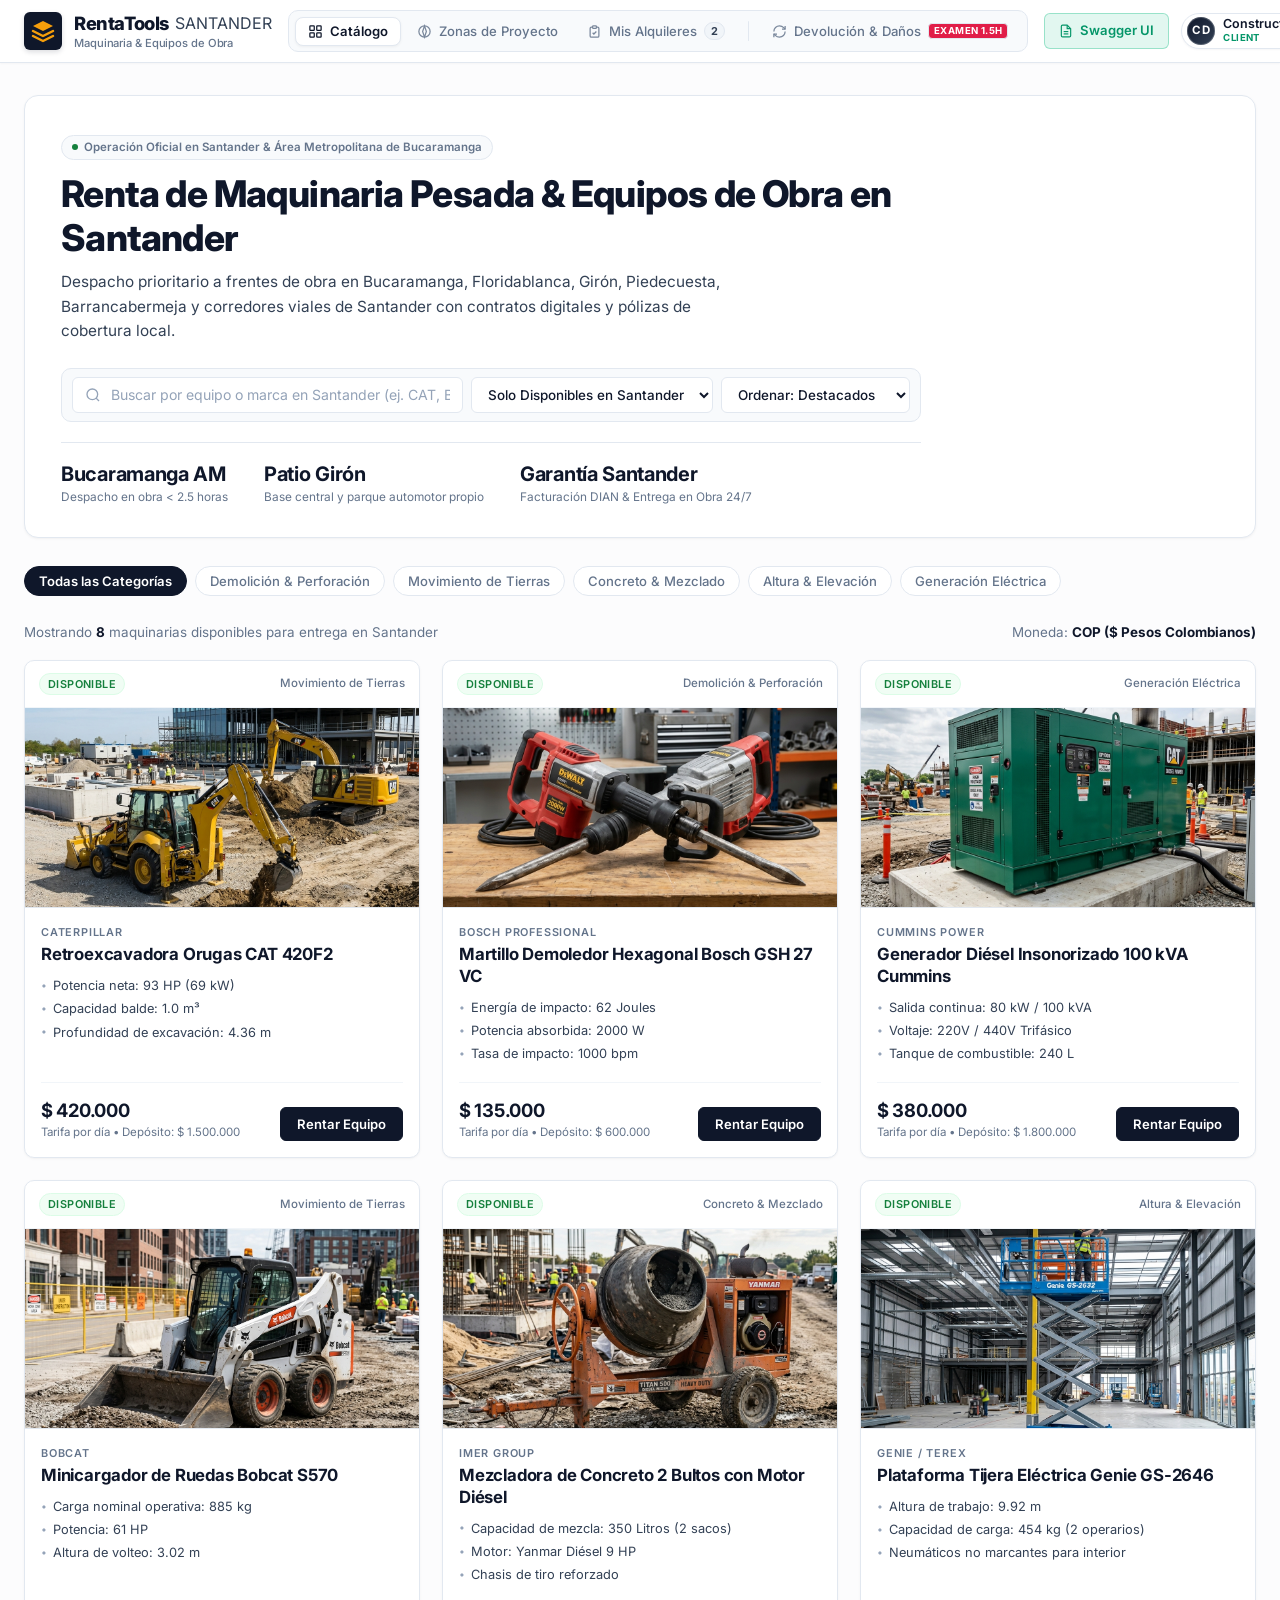
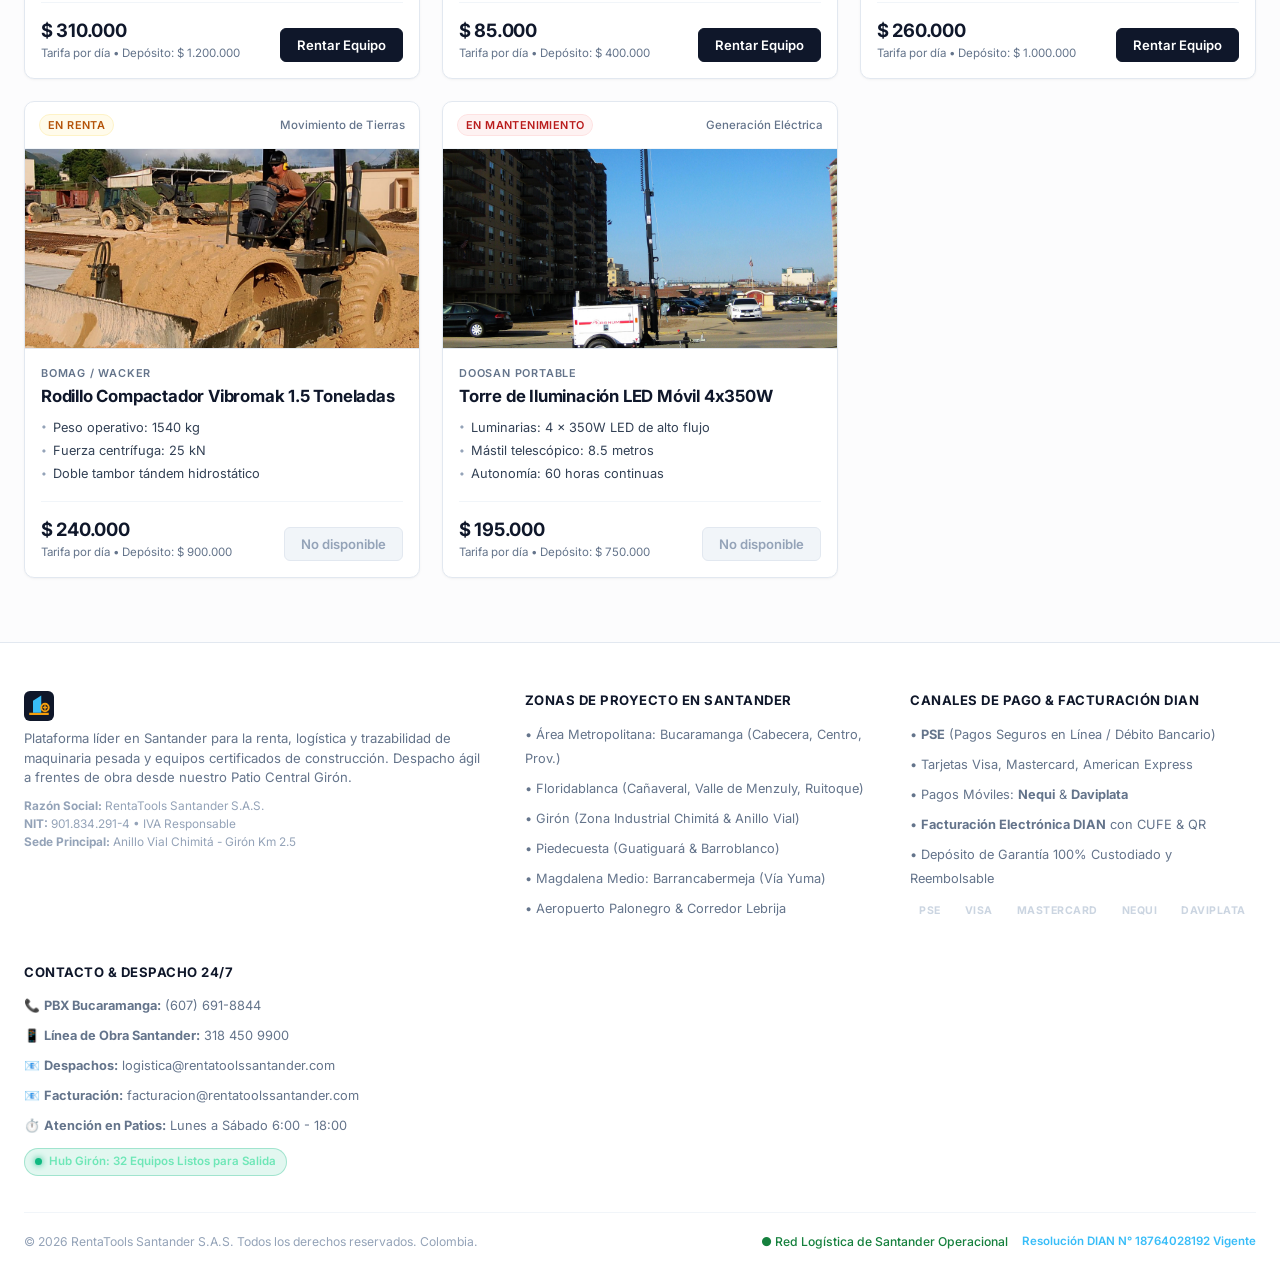
==== commit b777491b: "feat(frontend): integrar flujo de devolución y reporte de daños (Examen 1.5H) en index" ====
--- a/frontend/src/index.html
+++ b/frontend/src/index.html
@@ -100,11 +100,34 @@
                             <span class="nav-text">Métricas &amp; BI</span>
                             <span class="nav-badge-pro">Admin</span>
                         </button>
+                        <button class="nav-tab nav-tab-pro" data-target="section-devoluciones" id="tab-devoluciones" title="Examen 1.5H: Registro de Devolución y Reporte de Daños">
+                            <span class="nav-icon">
+                                <svg width="15" height="15" viewBox="0 0 24 24" fill="none" stroke="currentColor" stroke-width="2">
+                                    <path d="M3 12a9 9 0 0 1 9-9 9.75 9.75 0 0 1 6.74 2.74L21 8"/>
+                                    <path d="M21 3v5h-5"/>
+                                    <path d="M21 12a9 9 0 0 1-9 9 9.75 9.75 0 0 1-6.74-2.74L3 16"/>
+                                    <path d="M8 16H3v5"/>
+                                </svg>
+                            </span>
+                            <span class="nav-text">Devolución &amp; Daños</span>
+                            <span class="nav-badge-pro" style="background:#e11d48; color:#fff; font-weight:700;">Examen 1.5H</span>
+                        </button>
                     </div>
                 </nav>
 
                 <!-- Herramientas y Acciones Derechas -->
                 <div class="header-right-tools">
+                    <!-- Acceso Directo a Swagger UI -->
+                    <a href="/swagger-ui/index.html" target="_blank" class="btn-swagger-link" title="Abrir documentación Swagger OpenAPI">
+                        <svg width="14" height="14" viewBox="0 0 24 24" fill="none" stroke="currentColor" stroke-width="2">
+                            <path d="M14 2H6a2 2 0 0 0-2 2v16a2 2 0 0 0 2 2h12a2 2 0 0 0 2-2V8z"/>
+                            <polyline points="14 2 14 8 20 8"/>
+                            <line x1="16" y1="13" x2="8" y2="13"/>
+                            <line x1="16" y1="17" x2="8" y2="17"/>
+                        </svg>
+                        <span>Swagger UI</span>
+                    </a>
+
                     <!-- Acciones de Usuario & Autenticación -->
                     <div class="header-user-actions">
                         <div id="auth-guest-box" class="auth-guest-box">
@@ -781,6 +804,261 @@
                 </div>
             </section>
 
+            <!-- ============================================================= -->
+            <!-- SECCIÓN 6: EXAMEN 1.5H - REGISTRO DE DEVOLUCIÓN Y DAÑOS      -->
+            <!-- ============================================================= -->
+            <section id="section-devoluciones" class="content-section">
+                <!-- Hero Banner Examen -->
+                <div class="devolucion-hero-card">
+                    <div class="devolucion-hero-badge">
+                        <svg width="12" height="12" viewBox="0 0 24 24" fill="none" stroke="currentColor" stroke-width="2.5">
+                            <polygon points="12 2 15.09 8.26 22 9.27 17 14.14 18.18 21.02 12 17.77 5.82 21.02 7 14.14 2 9.27 8.91 8.26 12 2"/>
+                        </svg>
+                        <span>Examen 1.5H • Flujo de Cierre de Alquiler</span>
+                    </div>
+                    <h2 class="devolucion-hero-title">
+                        <svg width="26" height="26" viewBox="0 0 24 24" fill="none" stroke="currentColor" stroke-width="2">
+                            <path d="M3 12a9 9 0 0 1 9-9 9.75 9.75 0 0 1 6.74 2.74L21 8"/>
+                            <path d="M21 3v5h-5"/>
+                            <path d="M21 12a9 9 0 0 1-9 9 9.75 9.75 0 0 1-6.74-2.74L3 16"/>
+                            <path d="M8 16H3v5"/>
+                        </svg>
+                        Registro de Devolución &amp; Reporte de Daños
+                    </h2>
+                    <p class="devolucion-hero-desc">
+                        Implementación del ciclo final de vida del alquiler. El proveedor inspecciona la maquinaria retornada, marca el estado de la devolución (<strong>DEVUELTO_OK</strong> o <strong>DEVUELTO_CON_DAÑOS</strong>) y opcionalmente registra el informe técnico de daños con el costo estimado de reparación en la base de datos PostgreSQL.
+                    </p>
+                    <div class="devolucion-pills-row">
+                        <div class="devolucion-pill">
+                            <span>Endpoint:</span> <strong>POST /api/reservas/{id}/registrar-devolucion</strong>
+                        </div>
+                        <div class="devolucion-pill">
+                            <span>Entidad Nueva:</span> <strong>ReporteDano (descripcion, costoReparacion, fechaReporte)</strong>
+                        </div>
+                        <div class="devolucion-pill">
+                            <span>Entidad Reserva:</span> <strong>estadoDevolucion (PENDIENTE, OK, DAÑOS)</strong>
+                        </div>
+                        <div class="devolucion-pill">
+                            <span>Seguridad:</span> <strong>hasAnyRole('PROVIDER', 'ADMIN')</strong>
+                        </div>
+                        <a href="/swagger-ui/index.html" target="_blank" class="devolucion-pill" style="text-decoration:none; color:#10b981; border-color: rgba(16,185,129,0.4);">
+                            <span>Documentación:</span> <strong>Swagger OpenAPI ↗</strong>
+                        </a>
+                    </div>
+                </div>
+
+                <!-- Notificación de Autenticación Rápida como Proveedor -->
+                <div id="devolucion-auth-banner" class="glass-card" style="margin-bottom:20px; display:flex; align-items:center; justify-content:space-between; flex-wrap:wrap; gap:12px; border-left:4px solid #d97706; background:#fffbeb;">
+                    <div style="display:flex; align-items:center; gap:10px;">
+                        <span style="font-size:1.3rem;">🔐</span>
+                        <div>
+                            <strong style="color:#92400e; font-size:0.9rem;">Acceso de Proveedor Requerido por Spring Security</strong>
+                            <p style="margin:2px 0 0 0; font-size:0.8rem; color:#b45309;" id="devolucion-auth-status-text">
+                                Sesión actual: <span id="devolucion-current-user-badge">Iniciando...</span>. El endpoint requiere rol PROVIDER o ADMIN.
+                            </p>
+                        </div>
+                    </div>
+                    <button type="button" id="btn-quick-login-provider" class="btn-primary" style="padding:6px 14px; font-size:0.82rem; background:#d97706; border-color:#b45309;">
+                        Autenticar como Proveedor (contacto@maquinariaandina.com)
+                    </button>
+                </div>
+
+                <!-- Layout Principal 2 Columnas -->
+                <div class="devolucion-layout-grid">
+                    <!-- Columna Izquierda: Formulario de Inspección -->
+                    <div class="glass-card">
+                        <h3 class="card-heading">
+                            <svg width="18" height="18" viewBox="0 0 24 24" fill="none" stroke="currentColor" stroke-width="2">
+                                <path d="M14 2H6a2 2 0 0 0-2 2v16a2 2 0 0 0 2 2h12a2 2 0 0 0 2-2V8z"/>
+                                <polyline points="14 2 14 8 20 8"/>
+                                <line x1="16" y1="13" x2="8" y2="13"/>
+                                <line x1="16" y1="17" x2="8" y2="17"/>
+                                <polyline points="10 9 9 9 8 9"/>
+                            </svg>
+                            Inspección Técnica de Recepción
+                        </h3>
+
+                        <form id="form-registro-devolucion">
+                            <!-- Selección de Reserva -->
+                            <div class="form-group" style="margin-bottom: 18px;">
+                                <label for="dev-reserva-preset" class="form-label" style="display:flex; justify-content:space-between;">
+                                    <span>Seleccionar Contrato / Reserva:</span>
+                                    <span style="font-size:0.75rem; color:var(--text-muted);">Seed del Backend</span>
+                                </label>
+                                <select id="dev-reserva-preset" class="form-input" style="width:100%; margin-bottom:8px;">
+                                    <option value="90000000-0000-0000-0000-000000000009">RES-2026-10009 — Compresor de Aire Sullair (PENDIENTE)</option>
+                                    <option value="90000000-0000-0000-0000-000000000010">RES-2026-10010 — Torre de Iluminación Wacker (PENDIENTE)</option>
+                                    <option value="90000000-0000-0000-0000-000000000013">RES-2026-10013 — Allanadora de Concreto Multiquip (PENDIENTE)</option>
+                                    <option value="90000000-0000-0000-0000-000000000014">RES-2026-10014 — Rodillo Compactador Dynapac (PENDIENTE)</option>
+                                    <option value="90000000-0000-0000-0000-000000000005">RES-2026-10005 — Martillo Hidráulico Bosch GSH (DEVUELTO CON DAÑOS)</option>
+                                    <option value="90000000-0000-0000-0000-000000000006">RES-2026-10006 — Plataforma Tijera Genie GS (DEVUELTO OK)</option>
+                                    <option value="90000000-0000-0000-0000-000000000008">RES-2026-10008 — Retroexcavadora John Deere 310L (DEVUELTO CON DAÑOS)</option>
+                                    <option value="CUSTOM">-- Ingresar ID o UUID manualmente --</option>
+                                </select>
+                                <div id="dev-reserva-manual-wrap" class="hidden">
+                                    <input type="text" id="dev-reserva-id" class="form-input" placeholder="Ej: 90000000-0000-0000-0000-000000000009" value="90000000-0000-0000-0000-000000000009" style="font-family:var(--font-mono); font-size:0.85rem;">
+                                </div>
+                            </div>
+
+                            <!-- Estado de Devolución (Selector Radio Interactivo) -->
+                            <div class="form-group" style="margin-bottom: 18px;">
+                                <label class="form-label">Resultado de la Inspección (Estado Devolución):</label>
+                                <div class="inspection-status-selector">
+                                    <div class="inspection-radio-card status-ok active" id="card-status-ok" data-val="OK">
+                                        <div class="inspection-card-header">
+                                            <span>✓ DEVUELTO_OK</span>
+                                            <input type="radio" name="dev-estado-radio" value="OK" checked style="accent-color:#059669;">
+                                        </div>
+                                        <span class="inspection-card-sub">Sin novedades. La herramienta opera correctamente y no presenta daños.</span>
+                                    </div>
+                                    <div class="inspection-radio-card status-danos" id="card-status-danos" data-val="DAÑOS">
+                                        <div class="inspection-card-header">
+                                            <span>⚠ DEVUELTO_CON_DAÑOS</span>
+                                            <input type="radio" name="dev-estado-radio" value="DAÑOS" style="accent-color:#e11d48;">
+                                        </div>
+                                        <span class="inspection-card-sub">Presenta rotura, avería o pérdida de piezas. Requiere reporte de reparación.</span>
+                                    </div>
+                                </div>
+                            </div>
+
+                            <!-- Bloque Condicional de Reporte de Daños -->
+                            <div id="dev-damage-fields" class="damage-box-animated hidden">
+                                <div style="display:flex; align-items:center; gap:8px; margin-bottom:12px;">
+                                    <svg width="18" height="18" viewBox="0 0 24 24" fill="none" stroke="#e11d48" stroke-width="2">
+                                        <path d="M10.29 3.86L1.82 18a2 2 0 0 0 1.71 3h16.94a2 2 0 0 0 1.71-3L13.71 3.86a2 2 0 0 0-3.42 0z"/>
+                                        <line x1="12" y1="9" x2="12" y2="13"/>
+                                        <line x1="12" y1="17" x2="12.01" y2="17"/>
+                                    </svg>
+                                    <h4 style="margin:0; font-size:0.92rem; color:#9f1239; font-weight:700;">Detalle de la Entidad ReporteDano</h4>
+                                </div>
+
+                                <div class="form-group" style="margin-bottom:14px;">
+                                    <label for="dev-damage-desc" class="form-label" style="color:#9f1239;">
+                                        Descripción Técnica del Daño / Avería:
+                                    </label>
+                                    <textarea id="dev-damage-desc" class="form-input" rows="3" placeholder="Detalla las averías observadas en el equipo devuelto..."></textarea>
+                                    <div class="quick-chips-row">
+                                        <span class="chip-suggestion" data-text="Fuga de aceite hidráulico en cilindro y sobrecalentamiento">$ Fuga hidráulica</span>
+                                        <span class="chip-suggestion" data-text="Mandril atascado y rotura de cable de alimentación principal">$ Mandril y cable</span>
+                                        <span class="chip-suggestion" data-text="Fisura estructural en brazo articulado por sobreesfuerzo">$ Fisura de brazo</span>
+                                        <span class="chip-suggestion" data-text="Abolladura severa en capó y compuerta del motor">$ Golpe chasis</span>
+                                    </div>
+                                </div>
+
+                                <div class="form-group" style="margin-bottom:6px;">
+                                    <label for="dev-damage-cost" class="form-label" style="color:#9f1239;">
+                                        Costo Estimado de Reparación (COP):
+                                    </label>
+                                    <input type="number" id="dev-damage-cost" class="form-input" placeholder="Ej: 350000" min="0" step="1000">
+                                    <div class="quick-chips-row">
+                                        <span class="chip-suggestion" data-cost="185000">$185.000 COP</span>
+                                        <span class="chip-suggestion" data-cost="350000">$350.000 COP</span>
+                                        <span class="chip-suggestion" data-cost="480000">$480.000 COP</span>
+                                        <span class="chip-suggestion" data-cost="750000">$750.000 COP</span>
+                                        <span class="chip-suggestion" data-cost="1200000">$1.200.000 COP</span>
+                                    </div>
+                                </div>
+                            </div>
+
+                            <!-- Botón de Envío -->
+                            <button type="submit" id="btn-submit-devolucion" class="btn-primary" style="width:100%; padding:12px; font-weight:700; display:flex; align-items:center; justify-content:center; gap:8px;">
+                                <svg width="18" height="18" viewBox="0 0 24 24" fill="none" stroke="currentColor" stroke-width="2">
+                                    <polyline points="20 6 9 17 4 12"/>
+                                </svg>
+                                <span>Registrar Devolución en Backend</span>
+                            </button>
+                        </form>
+                    </div>
+
+                    <!-- Columna Derecha: Tarjeta de Respuesta en Vivo & Inspección -->
+                    <div class="response-live-card">
+                        <div style="display:flex; align-items:center; justify-content:space-between; border-bottom:1px solid var(--border-color); padding-bottom:12px;">
+                            <h3 class="card-heading" style="margin:0;">
+                                <svg width="18" height="18" viewBox="0 0 24 24" fill="none" stroke="currentColor" stroke-width="2">
+                                    <circle cx="12" cy="12" r="10"/>
+                                    <line x1="12" y1="16" x2="12" y2="12"/>
+                                    <line x1="12" y1="8" x2="12.01" y2="8"/>
+                                </svg>
+                                Monitor de Ejecución API
+                            </h3>
+                            <span id="dev-http-status-badge" style="font-size:0.75rem; font-weight:700; padding:3px 8px; border-radius:999px; background:#f1f5f9; color:#64748b;">
+                                Esperando acción
+                            </span>
+                        </div>
+
+                        <!-- Panel de resultado estructurado -->
+                        <div id="dev-result-summary" style="display:flex; flex-direction:column; gap:12px;">
+                            <div style="background:var(--bg-surface-subtle); border:1px solid var(--border-color); border-radius:var(--radius-sm); padding:14px;">
+                                <span style="font-size:0.75rem; color:var(--text-muted); text-transform:uppercase; letter-spacing:0.05em; font-weight:700;">Estado de la Reserva</span>
+                                <div style="display:flex; align-items:center; justify-content:space-between; margin-top:6px;">
+                                    <span style="font-size:1.1rem; font-weight:800;" id="dev-res-id-display">--</span>
+                                    <span class="badge-return-pending" id="dev-res-status-display">PENDIENTE_DEVOLUCION</span>
+                                </div>
+                            </div>
+
+                            <div id="dev-damage-card-preview" class="damage-report-badge-card hidden">
+                                <div style="font-size:0.75rem; text-transform:uppercase; font-weight:800; letter-spacing:0.05em; margin-bottom:6px;">
+                                    📋 Entidad ReporteDano Registrada en PostgreSQL
+                                </div>
+                                <div style="font-size:0.85rem; line-height:1.4;">
+                                    <div><strong>Descripción:</strong> <span id="dev-preview-desc">--</span></div>
+                                    <div style="margin-top:4px;"><strong>Costo Reparación:</strong> <span id="dev-preview-cost" style="font-weight:800;">--</span></div>
+                                    <div style="margin-top:4px; font-size:0.75rem; color:#be123c;"><strong>Fecha Reporte:</strong> <span id="dev-preview-date">--</span></div>
+                                </div>
+                            </div>
+                        </div>
+
+                        <!-- JSON Raw Viewer -->
+                        <div>
+                            <span style="font-size:0.75rem; font-weight:700; color:var(--text-muted); margin-bottom:6px; display:block;">
+                                Payload / Respuesta JSON de la API:
+                            </span>
+                            <pre class="response-json-pre" id="dev-json-output">// Presiona "Registrar Devolución en Backend" para ver la respuesta en tiempo real de Spring Boot</pre>
+                        </div>
+                    </div>
+                </div>
+
+                <!-- Tabla de Historial de Reservas y Estado de Devolución -->
+                <div class="glass-card" style="margin-top:10px;">
+                    <div style="display:flex; align-items:center; justify-content:space-between; margin-bottom:16px;">
+                        <div>
+                            <h3 class="card-heading" style="margin:0;">
+                                <svg width="18" height="18" viewBox="0 0 24 24" fill="none" stroke="currentColor" stroke-width="2">
+                                    <path d="M12 2v20M17 5H9.5a3.5 3.5 0 0 0 0 7h5a3.5 3.5 0 0 1 0 7H6"/>
+                                </svg>
+                                Matriz de Devoluciones &amp; Informes de Daños en Base de Datos
+                            </h3>
+                            <p style="margin:4px 0 0 0; font-size:0.82rem; color:var(--text-muted);">
+                                Registro vivo de los contratos y el estado de retorno de equipos en Santander.
+                            </p>
+                        </div>
+                        <button type="button" id="btn-refresh-devoluciones-table" class="btn-secondary" style="padding:6px 12px; font-size:0.8rem;">
+                            ↻ Actualizar Matriz
+                        </button>
+                    </div>
+
+                    <div class="table-exam-wrapper">
+                        <table class="table-exam">
+                            <thead>
+                                <tr>
+                                    <th>N° Reserva</th>
+                                    <th>UUID Reserva</th>
+                                    <th>Equipo / Herramienta</th>
+                                    <th>Estado Alquiler</th>
+                                    <th>Estado Devolución</th>
+                                    <th>Reporte Daño</th>
+                                    <th>Costo Reparación</th>
+                                    <th>Acción</th>
+                                </tr>
+                            </thead>
+                            <tbody id="table-devoluciones-tbody">
+                                <!-- Filas inyectadas vía JS -->
+                            </tbody>
+                        </table>
+                    </div>
+                </div>
+            </section>
+
         </main>
 
         <!-- FOOTER CORPORATIVO PROFESIONAL SANTANDER -->
@@ -1014,6 +1292,11 @@
                             <span class="quick-role-dot dot-admin"></span>
                             <span class="quick-role-name">Admin (README)</span>
                             <span class="quick-email">admin@rentatools.com</span>
+                        </button>
+                        <button type="button" class="btn-quick-fill btn-quick-provider" data-email="contacto@maquinariaandina.com" data-pass="Password123!" data-role="PROVIDER" title="Proveedor Backend (Examen 1.5H)">
+                            <span class="quick-role-dot dot-provider"></span>
+                            <span class="quick-role-name">Proveedor Backend (Examen 1.5H)</span>
+                            <span class="quick-email">contacto@maquinariaandina.com</span>
                         </button>
                         <button type="button" class="btn-quick-fill btn-quick-provider" data-email="proveedor.equipos@maquinariacolombia.com" data-pass="Prov123456!" data-role="PROVIDER" title="Cuenta Proveedor del README">
                             <span class="quick-role-dot dot-provider"></span>
--- a/frontend/src/styles.css
+++ b/frontend/src/styles.css
@@ -4496,3 +4496,252 @@
         background: #ffffff !important;
     }
 }
+
+/* ==========================================================================
+   EXAMEN 1.5H: MÓDULO DE DEVOLUCIONES Y REPORTES DE DAÑOS
+   ========================================================================== */
+.btn-swagger-link {
+    display: inline-flex;
+    align-items: center;
+    gap: 7px;
+    background: rgba(16, 185, 129, 0.12);
+    color: #059669;
+    border: 1px solid rgba(16, 185, 129, 0.35);
+    border-radius: var(--radius-sm);
+    padding: 7px 14px;
+    font-size: 0.82rem;
+    font-weight: 600;
+    text-decoration: none;
+    transition: all 0.2s ease;
+}
+.btn-swagger-link:hover {
+    background: #059669;
+    color: #ffffff;
+    box-shadow: 0 2px 8px rgba(5, 150, 105, 0.25);
+    transform: translateY(-1px);
+}
+.devolucion-hero-card {
+    background: linear-gradient(135deg, #0f172a 0%, #1e293b 100%);
+    border: 1px solid #334155;
+    border-radius: var(--radius-lg);
+    padding: 28px;
+    color: #ffffff;
+    margin-bottom: 24px;
+    box-shadow: 0 10px 25px -5px rgba(15, 23, 42, 0.3);
+}
+.devolucion-hero-badge {
+    display: inline-flex;
+    align-items: center;
+    gap: 6px;
+    background: #e11d48;
+    color: #ffffff;
+    font-size: 0.72rem;
+    font-weight: 800;
+    letter-spacing: 0.06em;
+    text-transform: uppercase;
+    padding: 4px 10px;
+    border-radius: 999px;
+    margin-bottom: 12px;
+}
+.devolucion-hero-title {
+    font-size: 1.6rem;
+    font-weight: 800;
+    color: #ffffff;
+    margin: 0 0 10px 0;
+    display: flex;
+    align-items: center;
+    gap: 10px;
+}
+.devolucion-hero-desc {
+    color: #94a3b8;
+    font-size: 0.95rem;
+    line-height: 1.5;
+    max-width: 900px;
+    margin-bottom: 16px;
+}
+.devolucion-pills-row {
+    display: flex;
+    flex-wrap: wrap;
+    gap: 10px;
+}
+.devolucion-pill {
+    display: inline-flex;
+    align-items: center;
+    gap: 6px;
+    background: rgba(255, 255, 255, 0.08);
+    border: 1px solid rgba(255, 255, 255, 0.15);
+    border-radius: 6px;
+    padding: 4px 10px;
+    font-size: 0.78rem;
+    font-family: var(--font-mono);
+    color: #cbd5e1;
+}
+.devolucion-pill strong {
+    color: #38bdf8;
+}
+.devolucion-layout-grid {
+    display: grid;
+    grid-template-columns: 1.15fr 0.85fr;
+    gap: 24px;
+    margin-bottom: 24px;
+}
+@media (max-width: 992px) {
+    .devolucion-layout-grid {
+        grid-template-columns: 1fr;
+    }
+}
+.inspection-status-selector {
+    display: grid;
+    grid-template-columns: 1fr 1fr;
+    gap: 14px;
+    margin-bottom: 18px;
+}
+.inspection-radio-card {
+    border: 2px solid var(--border-color);
+    background: var(--bg-surface);
+    border-radius: var(--radius-md);
+    padding: 16px;
+    cursor: pointer;
+    transition: all 0.2s ease;
+    display: flex;
+    flex-direction: column;
+    gap: 6px;
+}
+.inspection-radio-card:hover {
+    border-color: #94a3b8;
+}
+.inspection-radio-card.active.status-ok {
+    border-color: #059669;
+    background: #ecfdf5;
+    box-shadow: 0 4px 12px rgba(5, 150, 105, 0.12);
+}
+.inspection-radio-card.active.status-danos {
+    border-color: #e11d48;
+    background: #fff1f2;
+    box-shadow: 0 4px 12px rgba(225, 29, 72, 0.12);
+}
+.inspection-card-header {
+    display: flex;
+    align-items: center;
+    justify-content: space-between;
+    font-weight: 700;
+    font-size: 0.95rem;
+}
+.inspection-radio-card.status-ok .inspection-card-header {
+    color: #059669;
+}
+.inspection-radio-card.status-danos .inspection-card-header {
+    color: #e11d48;
+}
+.inspection-card-sub {
+    font-size: 0.78rem;
+    color: var(--text-muted);
+    line-height: 1.35;
+}
+.damage-box-animated {
+    background: #fff1f2;
+    border: 1px solid #fecdd3;
+    border-radius: var(--radius-md);
+    padding: 18px;
+    margin-bottom: 18px;
+    transition: all 0.3s ease;
+}
+.quick-chips-row {
+    display: flex;
+    flex-wrap: wrap;
+    gap: 6px;
+    margin-top: 8px;
+}
+.chip-suggestion {
+    background: var(--bg-surface);
+    border: 1px solid var(--border-color);
+    border-radius: 999px;
+    padding: 3px 10px;
+    font-size: 0.73rem;
+    color: var(--text-secondary);
+    cursor: pointer;
+    transition: all 0.15s ease;
+}
+.chip-suggestion:hover {
+    border-color: #0f172a;
+    background: #f1f5f9;
+    color: #0f172a;
+}
+.response-live-card {
+    background: var(--bg-surface);
+    border: 1px solid var(--border-color);
+    border-radius: var(--radius-md);
+    padding: 22px;
+    box-shadow: var(--shadow-card);
+    display: flex;
+    flex-direction: column;
+    gap: 16px;
+}
+.response-json-pre {
+    background: #0f172a;
+    color: #38bdf8;
+    padding: 16px;
+    border-radius: var(--radius-sm);
+    font-family: var(--font-mono);
+    font-size: 0.8rem;
+    overflow-x: auto;
+    max-height: 280px;
+    border: 1px solid #1e293b;
+    line-height: 1.45;
+}
+.damage-report-badge-card {
+    background: #fff1f2;
+    border: 1px solid #fda4af;
+    border-radius: var(--radius-sm);
+    padding: 14px;
+    color: #9f1239;
+}
+.table-exam-wrapper {
+    overflow-x: auto;
+}
+.table-exam {
+    width: 100%;
+    border-collapse: collapse;
+    font-size: 0.85rem;
+}
+.table-exam th {
+    background: #f8fafc;
+    border-bottom: 2px solid var(--border-color);
+    padding: 10px 14px;
+    text-align: left;
+    font-weight: 700;
+    color: var(--text-secondary);
+}
+.table-exam td {
+    padding: 12px 14px;
+    border-bottom: 1px solid var(--border-color);
+    vertical-align: middle;
+}
+.badge-return-ok {
+    background: #dcfce7;
+    color: #15803d;
+    border: 1px solid #bbf7d0;
+    padding: 3px 8px;
+    border-radius: 999px;
+    font-size: 0.75rem;
+    font-weight: 700;
+}
+.badge-return-danos {
+    background: #ffe4e6;
+    color: #be123c;
+    border: 1px solid #fecdd3;
+    padding: 3px 8px;
+    border-radius: 999px;
+    font-size: 0.75rem;
+    font-weight: 700;
+}
+.badge-return-pending {
+    background: #fef3c7;
+    color: #b45309;
+    border: 1px solid #fde68a;
+    padding: 3px 8px;
+    border-radius: 999px;
+    font-size: 0.75rem;
+    font-weight: 700;
+}
+
